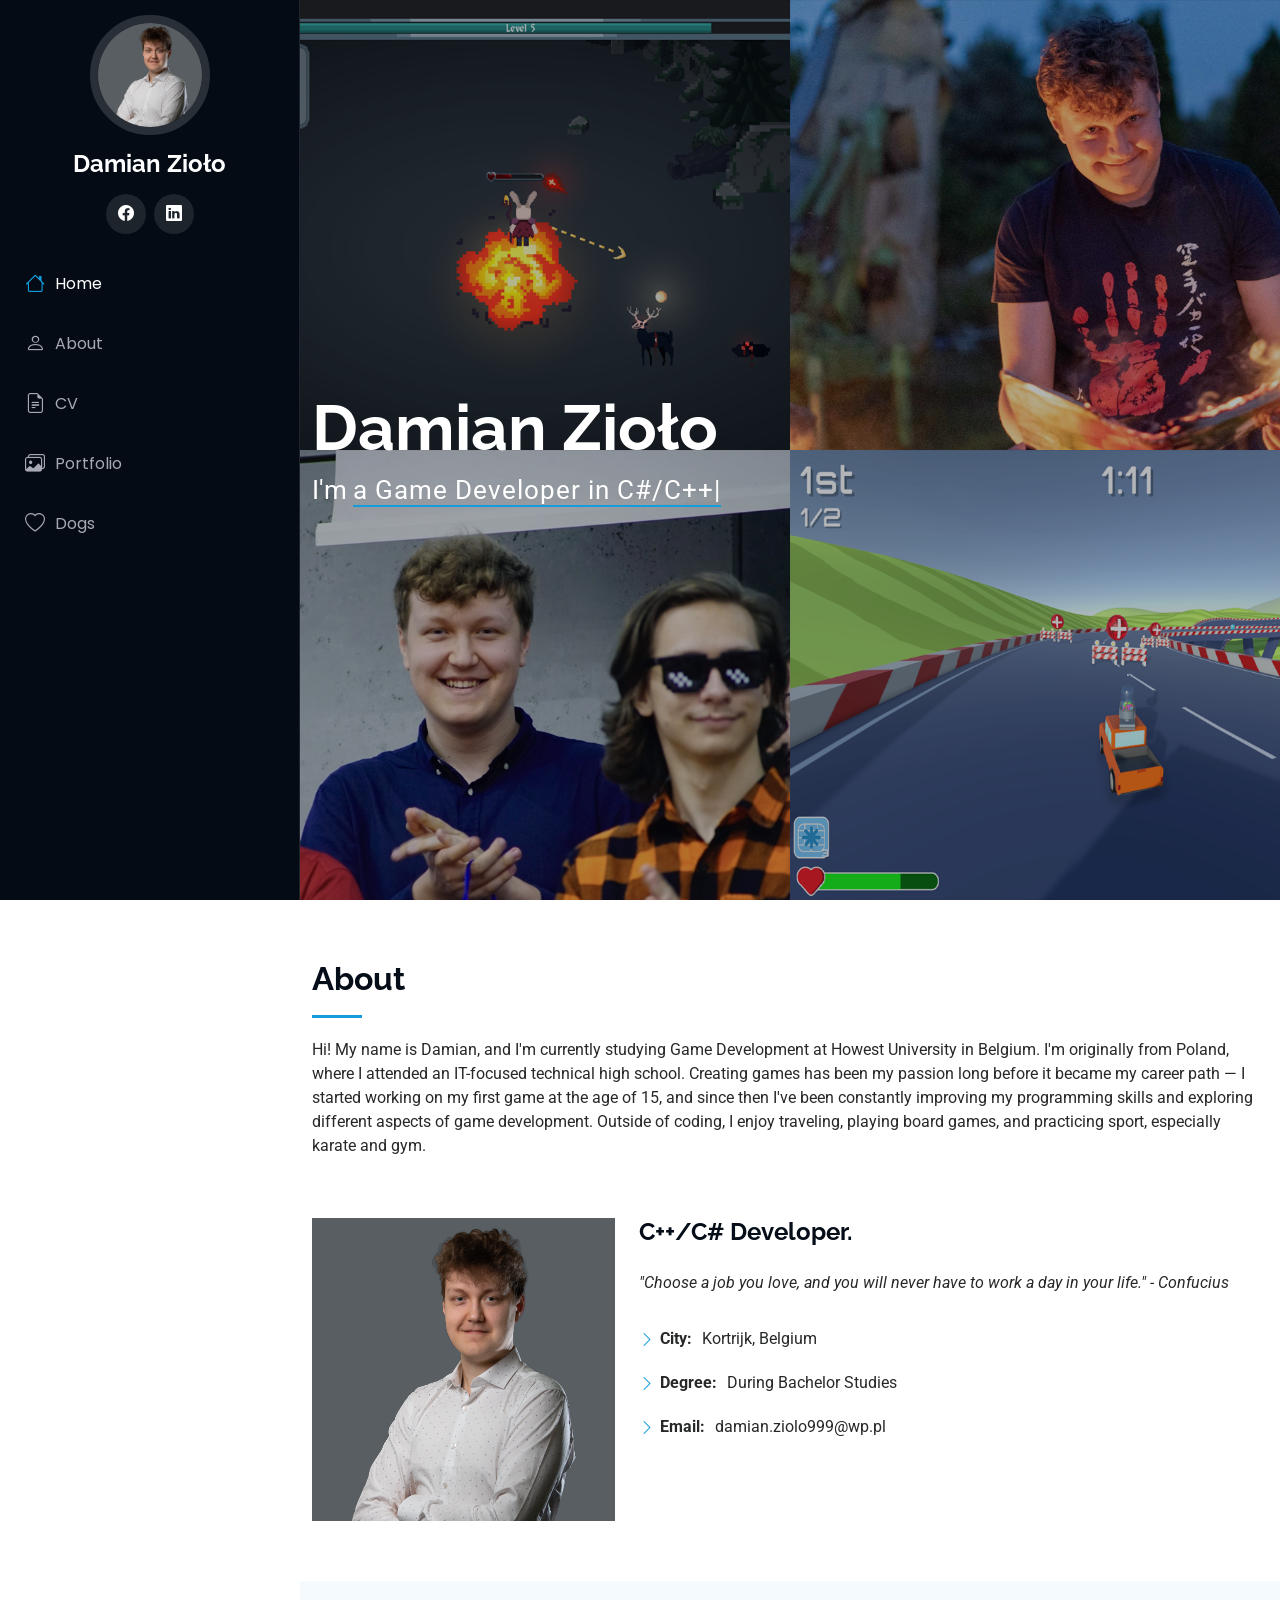
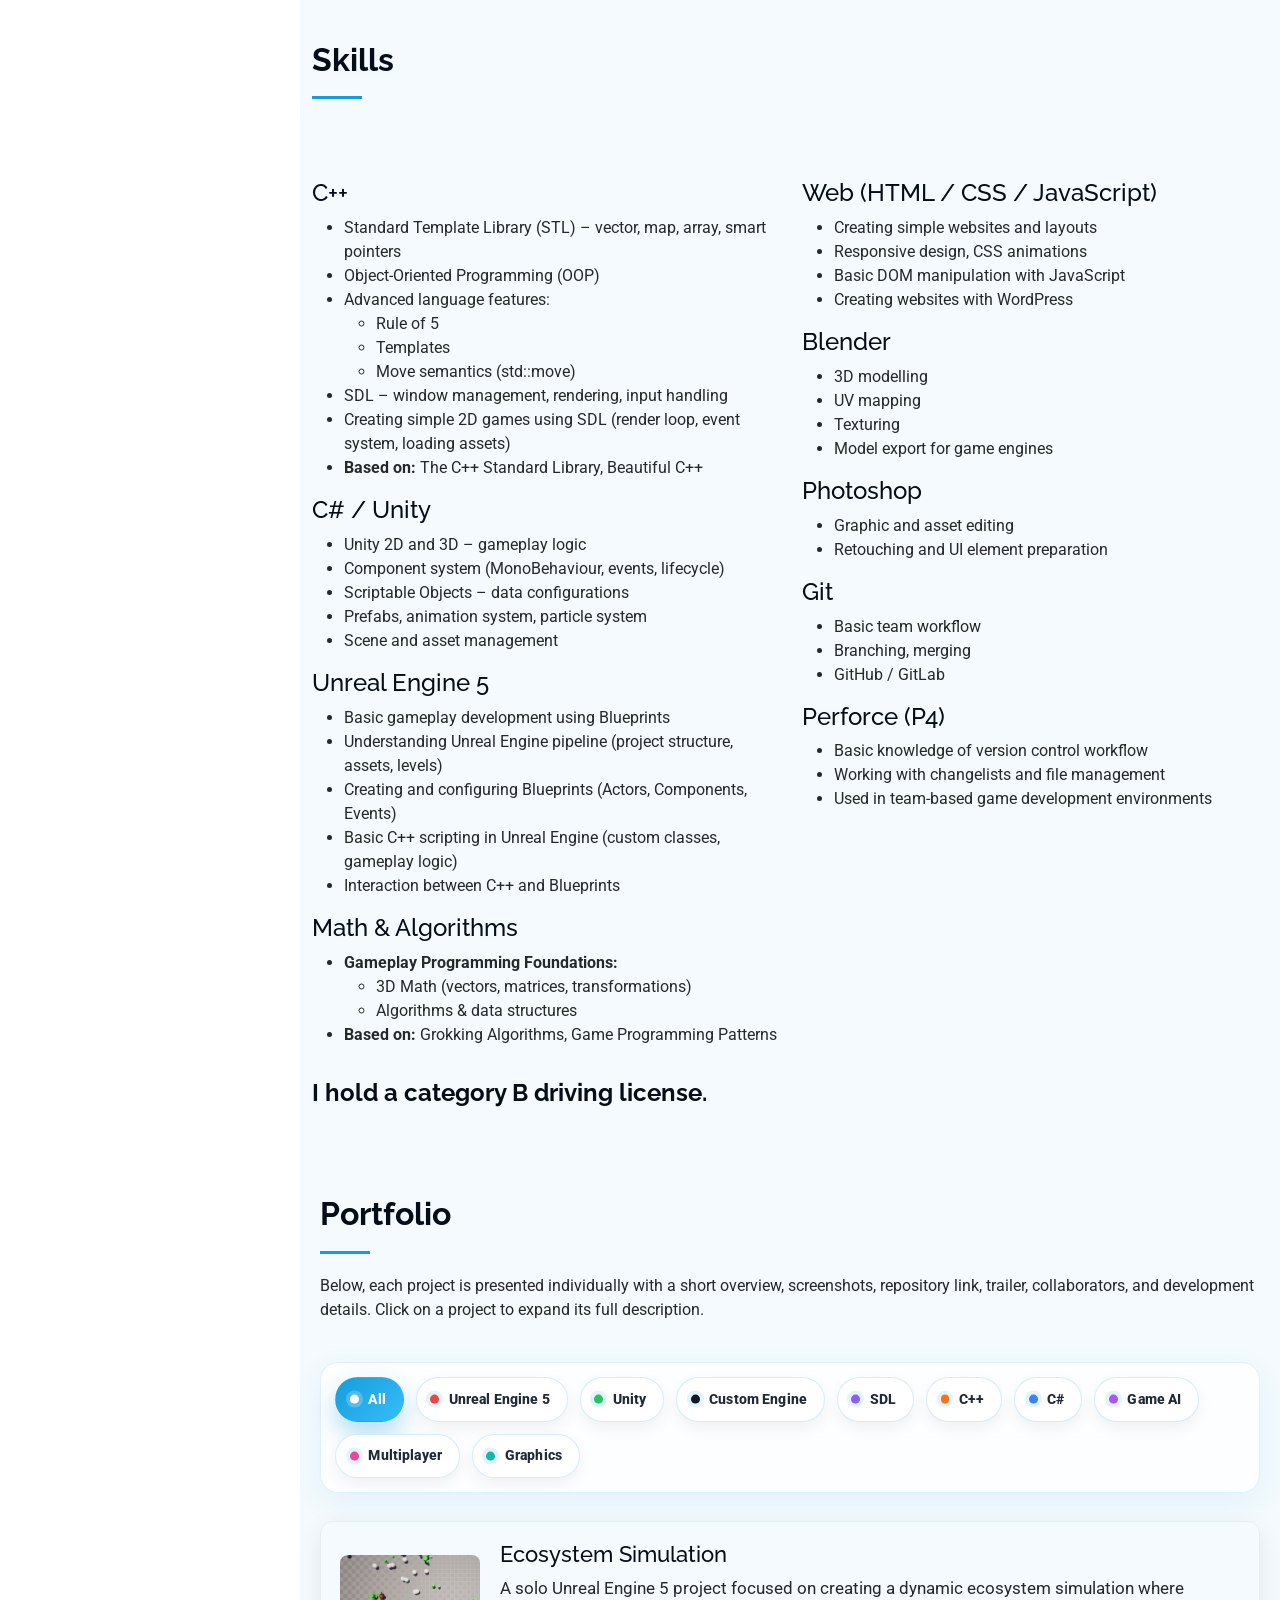
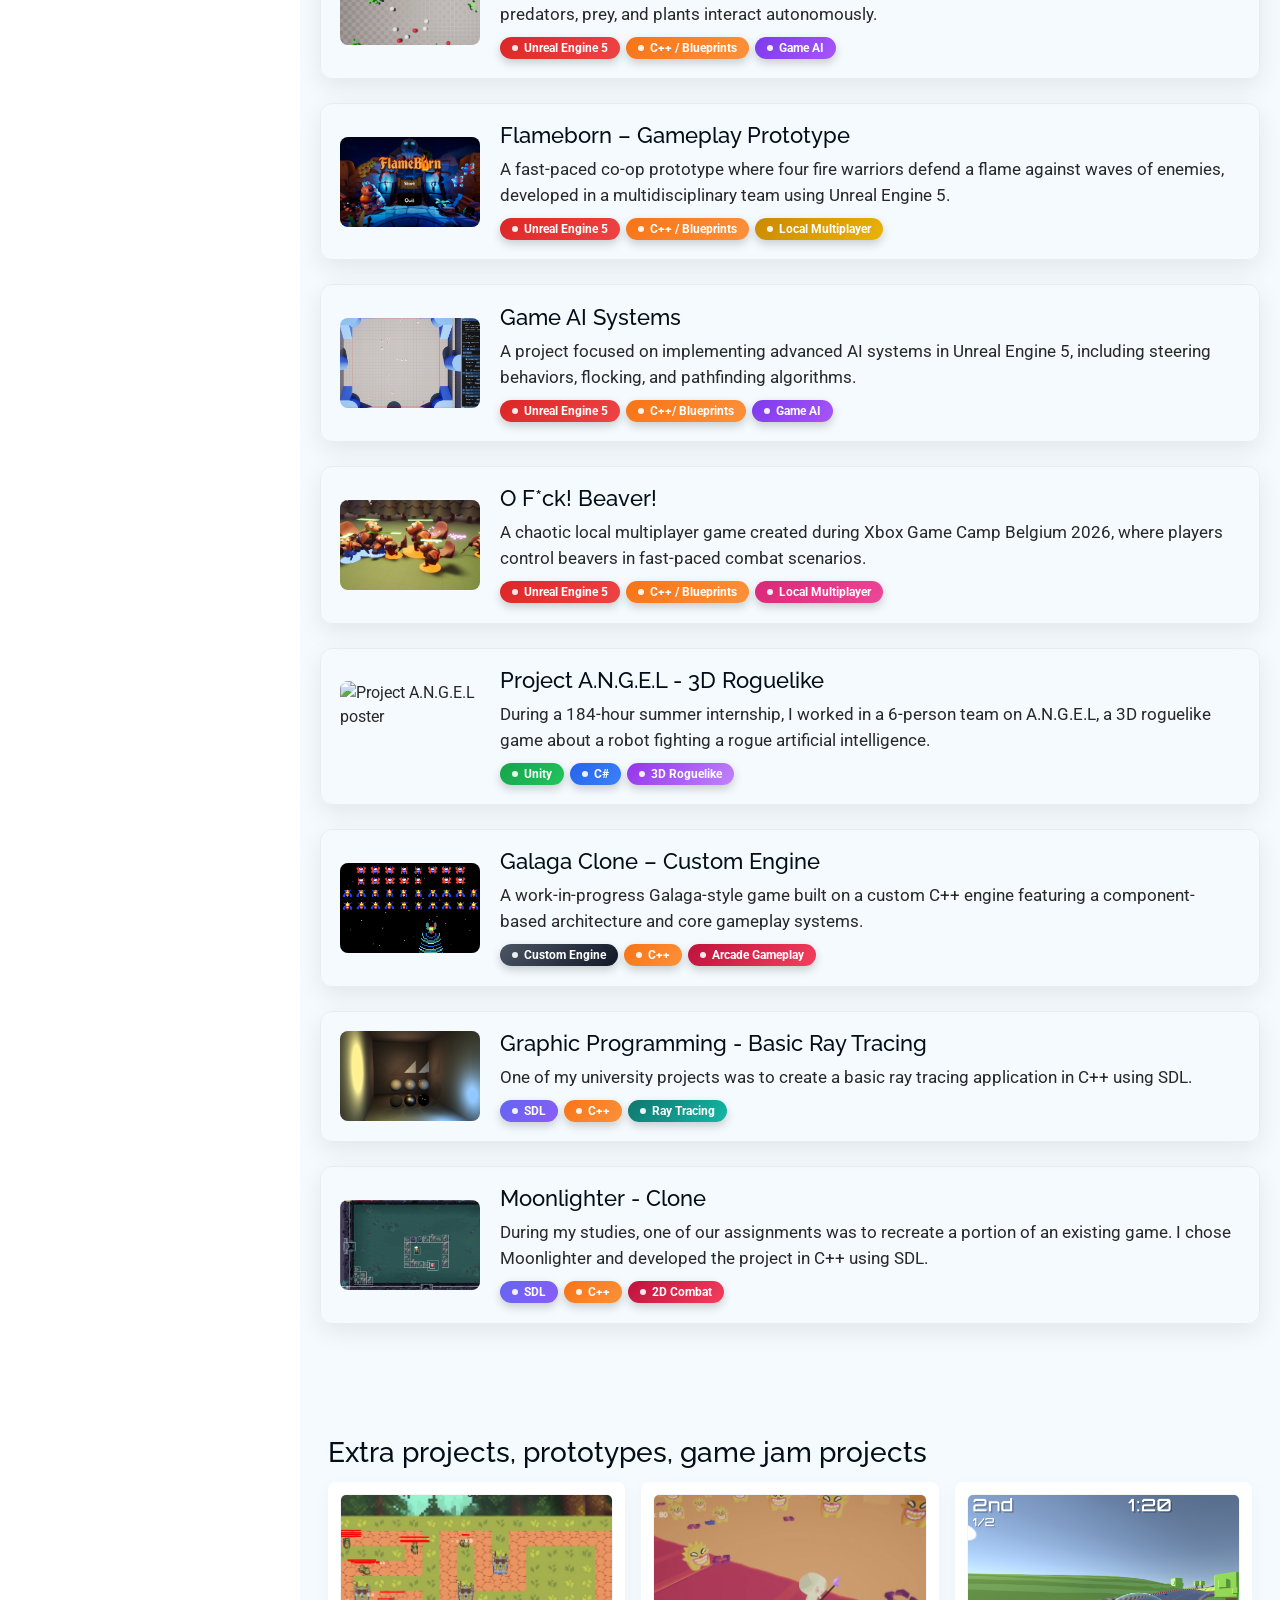
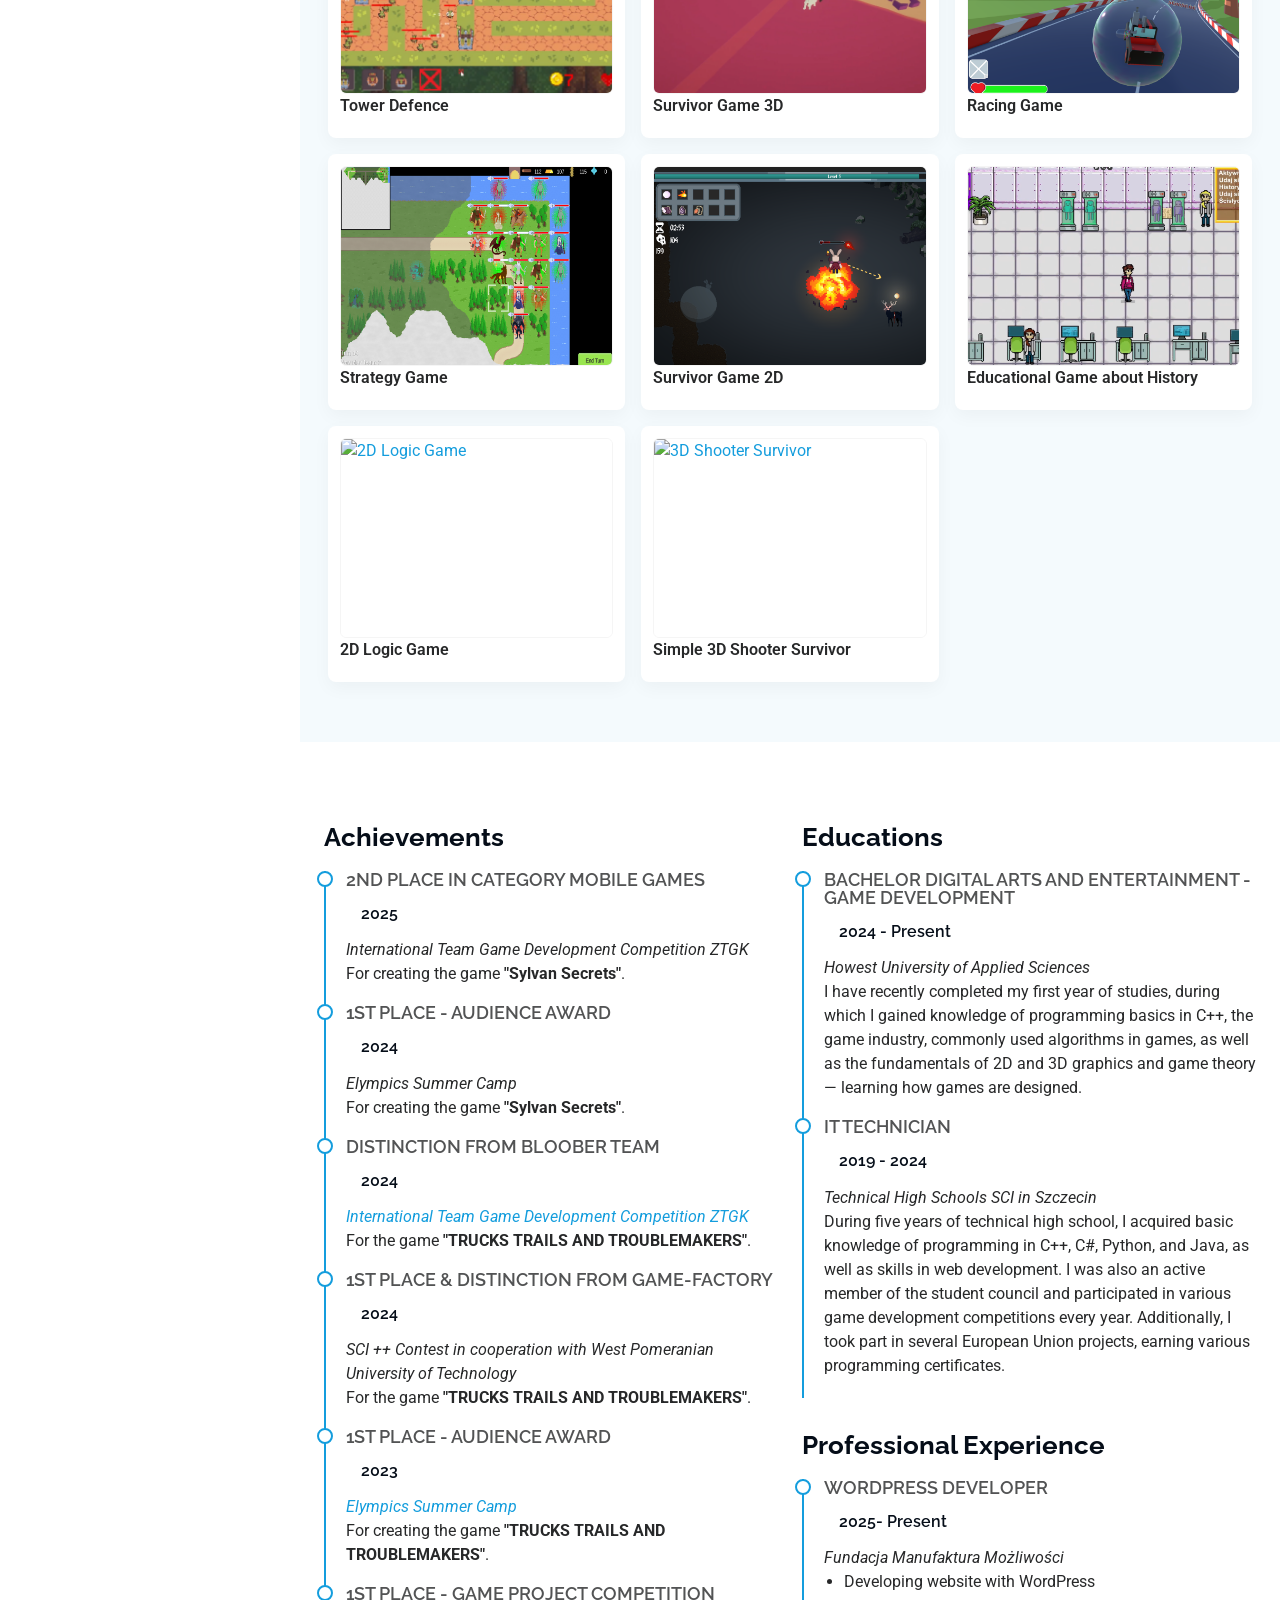
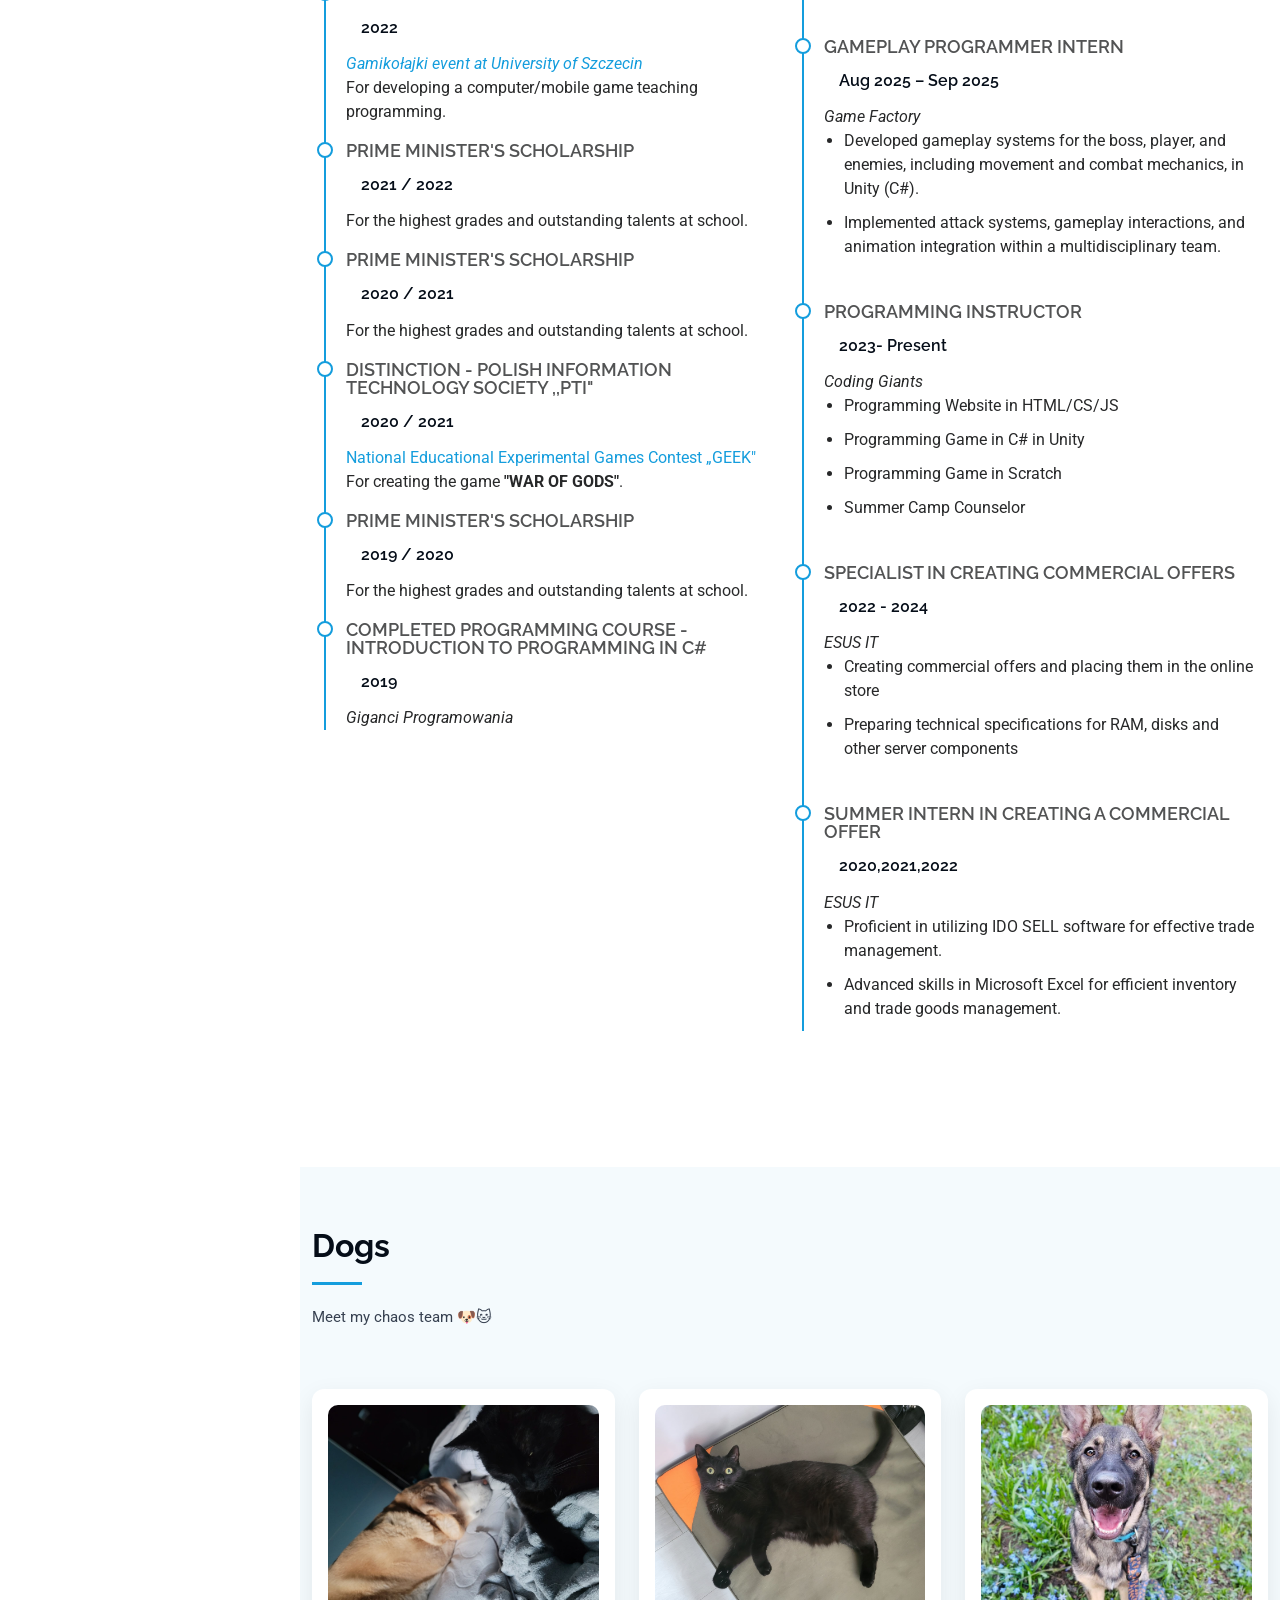
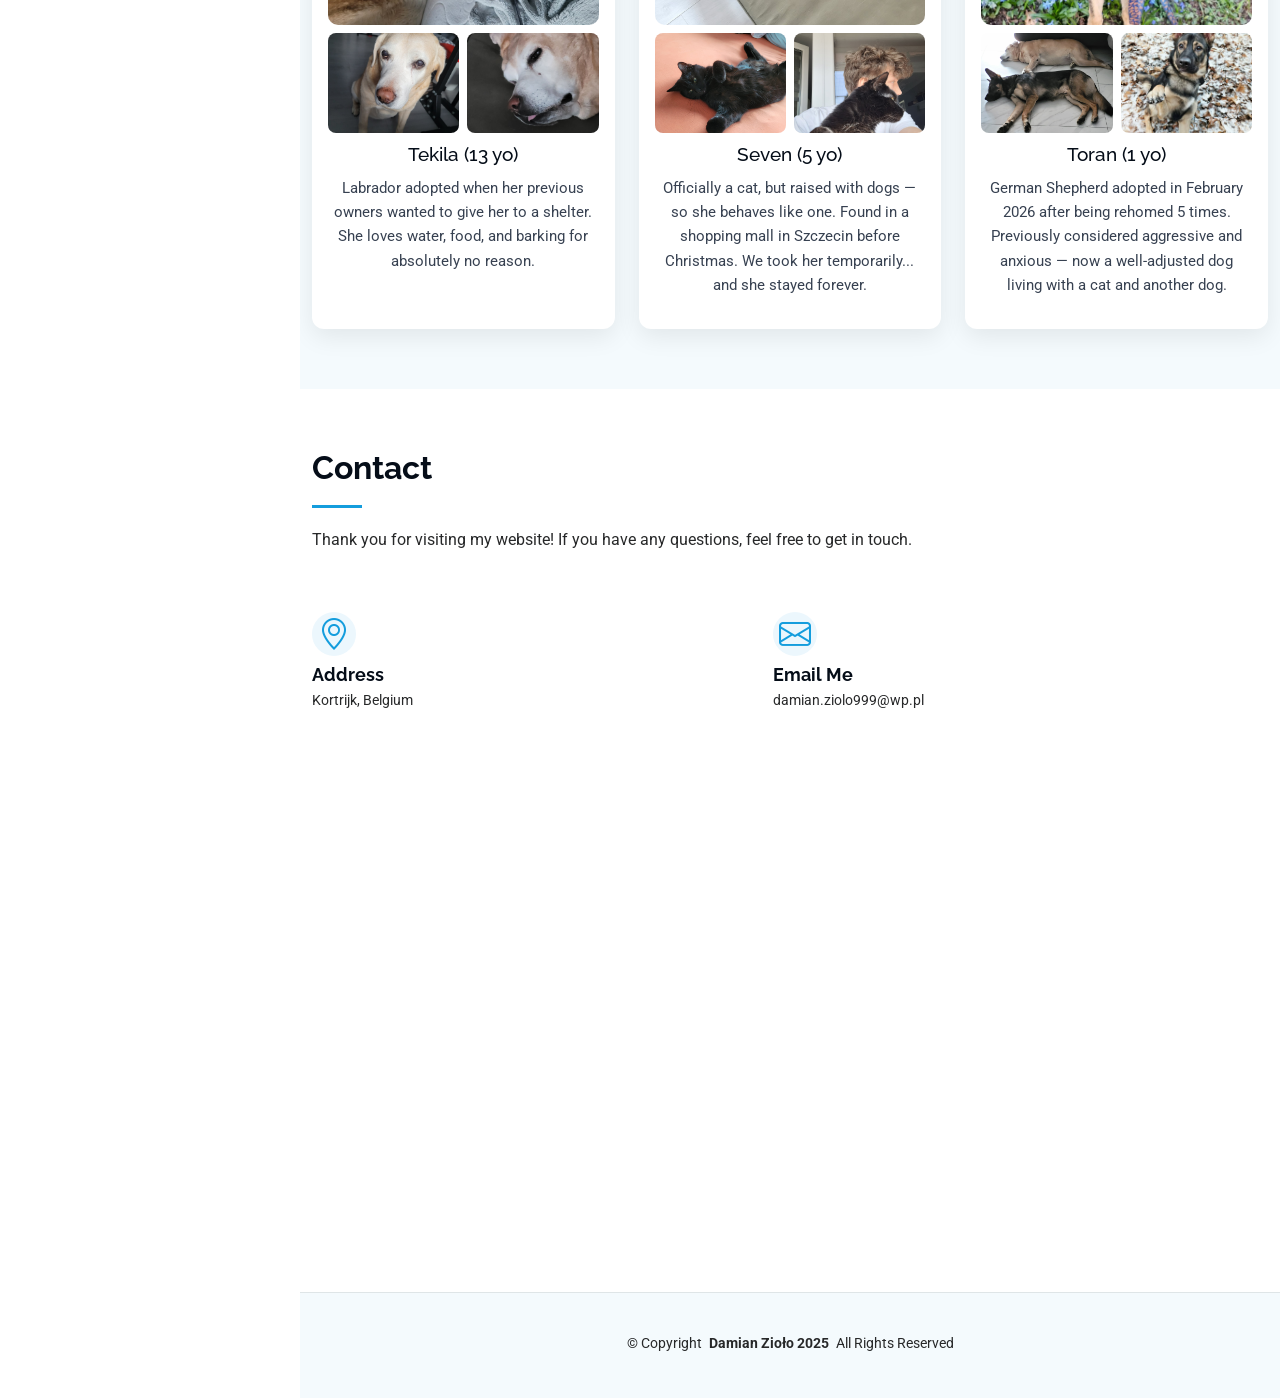
==== index.html @ 11149616 "Added simulation project and improved flameborn description" ====
<!DOCTYPE html>
<html lang="en">

<head>
  <meta charset="utf-8">
  <meta content="width=device-width, initial-scale=1.0" name="viewport">
  <title>Damian Zioło - Game Developer</title>
  <meta content="" name="description">
  <meta content="" name="keywords">

  <!-- Favicons -->
  <link href="assets/img/favicon.png" rel="icon">
  <link href="assets/img/apple-touch-icon.png" rel="apple-touch-icon">

  <!-- Fonts -->
  <link href="https://fonts.googleapis.com" rel="preconnect">
  <link href="https://fonts.gstatic.com" rel="preconnect" crossorigin>
  <link href="https://fonts.googleapis.com/css2?family=Roboto:ital,wght@0,100;0,300;0,400;0,500;0,700;0,900;1,100;1,300;1,400;1,500;1,700;1,900&family=Poppins:ital,wght@0,100;0,200;0,300;0,400;0,500;0,600;0,700;0,800;0,900;1,100;1,200;1,300;1,400;1,500;1,600;1,700;1,800;1,900&family=Raleway:ital,wght@0,100;0,200;0,300;0,400;0,500;0,600;0,700;0,800;0,900;1,100;1,200;1,300;1,400;1,500;1,600;1,700;1,800;1,900&display=swap" rel="stylesheet">

  <!-- Vendor CSS Files -->
  <link href="assets/vendor/bootstrap/css/bootstrap.min.css" rel="stylesheet">
  <link href="assets/vendor/bootstrap-icons/bootstrap-icons.css" rel="stylesheet">
  <link href="assets/vendor/aos/aos.css" rel="stylesheet">
  <link href="assets/vendor/glightbox/css/glightbox.min.css" rel="stylesheet">
  <link href="assets/vendor/swiper/swiper-bundle.min.css" rel="stylesheet">

  <!-- Main CSS File -->
  <link href="assets/css/main.css" rel="stylesheet">

  <!-- =======================================================
  * Template Name: iPortfolio
  * Template URL: https://bootstrapmade.com/iportfolio-bootstrap-portfolio-websites-template/
  * Updated: Jun 29 2024 with Bootstrap v5.3.3
  * Author: BootstrapMade.com
  * License: https://bootstrapmade.com/license/
  ======================================================== -->
</head>

<body class="index-page">

  <header id="header" class="header dark-background d-flex flex-column">
    <i class="header-toggle d-xl-none bi bi-list"></i>

    <div class="profile-img">
      <img src="assets/img/my-profile-img.png" alt="" class="img-fluid rounded-circle">
    </div>

    <a href="index.html" class="logo d-flex align-items-center justify-content-center">
      <!-- Uncomment the line below if you also wish to use an image logo -->
      <!-- <img src="assets/img/logo.png" alt=""> -->
      <h1 class="sitename">Damian Zioło</h1>
    </a>

    <div class="social-links text-center">

        <a href="https://www.facebook.com/profile.php?id=100085575499473" class="facebook"><i class="bi bi-facebook"></i></a>
        <a href="https://www.linkedin.com/in/damianzio/" class="linkedin"><i class="bi bi-linkedin"></i></a>

        <!--
    <a href="#" class="twitter"><i class="bi bi-twitter-x"></i></a>
    <a href="#" class="instagram"><i class="bi bi-instagram"></i></a>
    <a href="#" class="google-plus"><i class="bi bi-skype"></i></a>
        -->

    </div>

    <nav id="navmenu" class="navmenu">
        <ul>
            <li><a href="#hero" class="active"><i class="bi bi-house navicon"></i>Home</a></li>
            <li><a href="#about"><i class="bi bi-person navicon"></i> About</a></li>
            <li><a href="#skills"><i class="bi bi-file-earmark-text navicon"></i> CV</a></li>
            <li><a href="#portfolio"><i class="bi bi-images navicon"></i> Portfolio</a></li>
            <li><a href="#dogs"><i class="bi bi-heart navicon"></i>Dogs</a></li>
        </ul>

    </nav>

    </header>

  <main class="main">

      <!-- Hero Section -->
      <section id="hero" class="hero section dark-background">

          <picture>
              <source srcset="assets/img/hero-bg-mobile.png" media="(max-width: 768px)">
              <img src="assets/img/hero-bg.png" alt="" data-aos="fade-in" class="hero-img">
          </picture>

          <div class="container" data-aos="fade-up" data-aos-delay="100">
              <h2>Damian Zioło</h2>
              <p>
                  I'm <span class="typed" data-typed-items="a Game Developer in C#/C++,a Programming Instructor,a Howest DAE Game Development Student"></span>
                  <span class="typed-cursor typed-cursor--blink" aria-hidden="true"></span>
              </p>
          </div>

      </section><!-- /Hero Section -->
      <!-- About Section -->
      <section id="about" class="about section">

          <!-- Section Title -->
          <div class="container section-title" data-aos="fade-up">
              <h2>About</h2>
              <p>
                  Hi! My name is Damian, and I'm currently studying Game Development at Howest University in Belgium. I'm originally from Poland, where I attended an IT-focused technical high school.

                  Creating games has been my passion long before it became my career path — I started working on my first game at the age of 15, and since then I've been constantly improving my programming skills and exploring different aspects of game development.

                  Outside of coding, I enjoy traveling, playing board games, and practicing sport, especially karate and gym.
              </p>
          </div><!-- End Section Title -->

          <div class="container" data-aos="fade-up" data-aos-delay="100">

              <div class="row gy-4 justify-content-center">
                  <div class="col-lg-4">
                      <img src="assets/img/my-profile-img.png" class="img-fluid" alt="">
                  </div>
                  <div class="col-lg-8 content">
                      <h2>C++/C# Developer.</h2>
                      <p class="fst-italic py-3">
                          "Choose a job you love, and you will never have to work a day in your life." - Confucius
                      </p>
                      <div class="row">
                          <div class="col-lg-6">
                              <ul>
                                  <!--<li><i class="bi bi-chevron-right"></i> <strong>Website:</strong> <span>www.example.com</span></li>-->
                                  <li><i class="bi bi-chevron-right"></i> <strong>City:</strong> <span>Kortrijk, Belgium</span></li>
                                  <li><i class="bi bi-chevron-right"></i> <strong>Degree:</strong> <span>During Bachelor Studies</span></li>
                                  <li><i class="bi bi-chevron-right"></i> <strong>Email:</strong> <span>damian.ziolo999@wp.pl</span></li>
                                </ul>
                          </div>
                          <div class="col-lg-6">
                              <ul>
                                   <!-- <li><i class="bi bi-chevron-right"></i> <strong>Freelance:</strong> <span>Available</span></li>-->
                              </ul>
                          </div>
                      </div>
                      
                  </div>
              </div>

          </div>

      </section><!-- /About Section -->

      <!-- Skills Section -->
<section id="skills" class="skills section light-background">

  <!-- Section Title -->
  <div class="container section-title" data-aos="fade-up">
    <h2>Skills</h2>
  </div>

  <div class="container" data-aos="fade-up" data-aos-delay="100">
    <div class="row">

      <!-- Left Column -->
      <div class="col-lg-6">
        <h4>C++</h4>
        <ul>
          <li>Standard Template Library (STL) – vector, map, array, smart pointers</li>
          <li>Object-Oriented Programming (OOP)</li>
          <li>Advanced language features:
            <ul>
              <li>Rule of 5</li>
              <li>Templates</li>
              <li>Move semantics (std::move)</li>
            </ul>
          </li>
          <li>SDL – window management, rendering, input handling</li>
          <li>Creating simple 2D games using SDL (render loop, event system, loading assets)</li>
          <li><strong>Based on:</strong> The C++ Standard Library, Beautiful C++</li>
        </ul>

        <h4>C# / Unity</h4>
        <ul>
          <li>Unity 2D and 3D – gameplay logic</li>
          <li>Component system (MonoBehaviour, events, lifecycle)</li>
          <li>Scriptable Objects – data configurations</li>
          <li>Prefabs, animation system, particle system</li>
          <li>Scene and asset management</li>
        </ul>

        <h4>Unreal Engine 5</h4>
        <ul>
          <li>Basic gameplay development using Blueprints</li>
          <li>Understanding Unreal Engine pipeline (project structure, assets, levels)</li>
          <li>Creating and configuring Blueprints (Actors, Components, Events)</li>
          <li>Basic C++ scripting in Unreal Engine (custom classes, gameplay logic)</li>
          <li>Interaction between C++ and Blueprints</li>
        </ul>

        <h4>Math & Algorithms</h4>
        <ul>
          <li><strong>Gameplay Programming Foundations:</strong></li>
          <ul>
            <li>3D Math (vectors, matrices, transformations)</li>
            <li>Algorithms & data structures</li>
          </ul>
          <li><strong>Based on:</strong> Grokking Algorithms, Game Programming Patterns</li>
        </ul>

      </div>

      <!-- Right Column -->
      <div class="col-lg-6">
        <h4>Web (HTML / CSS / JavaScript)</h4>
        <ul>
          <li>Creating simple websites and layouts</li>
          <li>Responsive design, CSS animations</li>
          <li>Basic DOM manipulation with JavaScript</li>
          <li>Creating websites with WordPress</li>
        </ul>

        <h4>Blender</h4>
        <ul>
          <li>3D modelling</li>
          <li>UV mapping</li>
          <li>Texturing</li>
          <li>Model export for game engines</li>
        </ul>

        <h4>Photoshop</h4>
        <ul>
          <li>Graphic and asset editing</li>
          <li>Retouching and UI element preparation</li>
        </ul>

        <h4>Git</h4>
        <ul>
          <li>Basic team workflow</li>
          <li>Branching, merging</li>
          <li>GitHub / GitLab</li>
        </ul>

        <h4>Perforce (P4)</h4>
        <ul>
          <li>Basic knowledge of version control workflow</li>
          <li>Working with changelists and file management</li>
          <li>Used in team-based game development environments</li>
        </ul>
      </div>

      <div class="col-12 mt-3">
        <h4><strong>I hold a category B driving license.</strong></h4>
      </div>

    </div>
  </div>

<!-- Portfolio section: game-by-game showcase with expandable project details -->
<section id="portfolio" class="portfolio section light-background" aria-labelledby="portfolio-heading">
  <div class="container section-title">
    <h2 id="portfolio-heading">Portfolio</h2>
    <p>
      Below, each project is presented individually with a short overview, screenshots, repository link, trailer, collaborators, and development details. Click on a project to expand its full description.
    </p>
  </div>

  <div class="container">
    <div class="project-filters">
      <button class="filter-btn active" data-filter="all">All</button>
      <button class="filter-btn" data-filter="unreal">Unreal Engine 5</button>
      <button class="filter-btn" data-filter="unity">Unity</button>
      <button class="filter-btn" data-filter="custom">Custom Engine</button>
      <button class="filter-btn" data-filter="sdl">SDL</button>
      <button class="filter-btn" data-filter="cpp">C++</button>
      <button class="filter-btn" data-filter="csharp">C#</button>
      <button class="filter-btn" data-filter="ai">Game AI</button>
      <button class="filter-btn" data-filter="multiplayer">Multiplayer</button>
      <button class="filter-btn" data-filter="graphics">Graphics</button>
    </div>

    <div class="projects-list projects-grid">

      <!-- Project 4 -->
      <details class="project" data-engine="unreal" data-tags="unreal cpp blueprints multiplayer">
        <summary class="project-summary">
          <img class="thumb" src="assets/img/portfolio/bober1.png" alt="O F*ck! Beaver poster">
          <div class="summary-text">
            <h3>O F*ck! Beaver!</h3>
            <p class="short">
              A chaotic local multiplayer game created during Xbox Game Camp Belgium 2026, where players control beavers in fast-paced combat scenarios.
            </p>

            <div class="tags">
              <span class="tag tag-unreal">Unreal Engine 5</span>
              <span class="tag tag-cpp">C++ / Blueprints</span>
              <span class="tag tag-multiplayer">Local Multiplayer</span>
            </div>
          </div>
        </summary>

        <div class="project-body">
          <div class="media">
            <a href="https://youtu.be/6L3iCD9D_PE?si=7ytVPufs7t-VQVvZ" target="_blank" rel="noopener">
              <img src="assets/img/portfolio/bober2.png" alt="O F*ck! Beaver screenshot" class="screenshot">
            </a>

            <a href="https://youtu.be/6L3iCD9D_PE?si=7ytVPufs7t-VQVvZ" target="_blank" rel="noopener">
              <img src="assets/img/portfolio/bober3.png" alt="O F*ck! Beaver screenshot" class="screenshot">
            </a>
          </div>

          <section class="project-details">
            <h4>Description</h4>
            <p>
              O F*ck! Beaver! is a fast-paced local multiplayer game developed during Xbox Game Camp Belgium 2026 — a 3-day game jam event bringing together students and professionals to create original games in teams.  
              I was responsible for developing player movement, animation systems, and combat mechanics. Additionally, I implemented simple AI behavior for autonomous units and contributed to designing engaging local multiplayer gameplay interactions.
            </p>

            <h4>Developed with</h4>
            <p><strong>Engine:</strong> Unreal Engine 5<br><strong>Language:</strong> C++ / Blueprints</p>

            <h4>Repository</h4>
            <p>
              <a href="https://github.com/DamianZiolo/OFuckBeaver" target="_blank" rel="noopener">
                GitHub - O F*ck! Beaver!
              </a>
            </p>

            <h4>Playable Version</h4>
            <p>
              <a href="https://damianziolo.itch.io/o-fuck-beaver" target="_blank" rel="noopener">
                Play on Itch.io
              </a>
            </p>

            <h4>Trailer</h4>
            <p>
              <a href="https://youtu.be/6L3iCD9D_PE?si=7ytVPufs7t-VQVvZ" target="_blank" rel="noopener">
                Watch trailer on YouTube
              </a>
            </p>

            <h4>Team</h4>
            <ul>
              <li>Developer & VFX – Damian Zioło</li>
              <li>Art & Animations – Zuzanna Pawluk</li>
            </ul>
          </section>
        </div>
      </details>

      <!-- Project 5 -->
<details class="project" data-engine="unreal" data-tags="unreal cpp ai simulation ecosystem">
  <summary class="project-summary">
    <img class="thumb" src="assets/img/portfolio/ecosystem1.png" alt="Ecosystem Simulation poster">
    <div class="summary-text">
      <h3>Ecosystem Simulation</h3>
      <p class="short">
        A solo Unreal Engine 5 project focused on creating a dynamic ecosystem simulation where predators, prey, and plants interact autonomously.
      </p>

      <div class="tags">
        <span class="tag tag-unreal">Unreal Engine 5</span>
        <span class="tag tag-cpp">C++ / Blueprints</span>
        <span class="tag tag-ai">Game AI</span>
      </div>
    </div>
  </summary>

  <div class="project-body">
    <div class="media">
      <img src="assets/img/portfolio/ecosystem2.png" alt="Ecosystem Simulation screenshot" class="screenshot">

      <img src="assets/img/portfolio/ecosystem3.png" alt="Ecosystem Simulation screenshot" class="screenshot">
    </div>

    <section class="project-details">
      <h4>Description</h4>
      <p>
        Ecosystem Simulation is a solo research project developed entirely by me in Unreal Engine 5.  
        The main goal of the project was to explore how biological ecosystem principles can be translated into interactive game systems and autonomous AI behaviors.
      </p>

      <p>
        The simulation is based on interactions between three main elements of the ecosystem: plants, prey, and predators.  
        Each unit operates independently and follows its own survival logic driven by hunger, movement, reproduction conditions, and environmental interactions.  
        Prey search for plants while simultaneously avoiding predators, predators hunt prey to survive, and plants slowly spread across the environment over time.
      </p>

      <p>
        One of the primary focuses of the project was creating a system where the world evolves dynamically without direct player control.  
        Instead of scripted events, the ecosystem changes naturally depending on population growth, food availability, and chain reactions caused by the interaction between species.  
        This allows every simulation to behave differently and creates unpredictable outcomes based on the initial conditions defined by the player.
      </p>

      <p>
        The project also explores how ecosystem simulations can be used in game development to create more believable and immersive worlds.  
        Dynamic ecosystems can improve replayability, support environmental storytelling, and introduce strategic gameplay elements by forcing players to adapt to constantly changing conditions.
      </p>

      <p>
        During development, I designed and implemented the complete gameplay framework, AI behaviors, simulation logic, UI systems (setting starting condition of simulation).  
        The project was created as both a technical experiment and a study of ecosystem-based systems in games.
      </p>

      <h4>Features</h4>
      <ul>
        <li>Autonomous prey and predator AI behaviors</li>
        <li>Dynamic plant growth and spreading system</li>
        <li>Reproduction and survival mechanics</li>
        <li>Simulation speed control</li>
        <li>Real-time ecosystem statistics visualization</li>
        <li>Configurable starting conditions</li>
      </ul>

      <h4>Developed with</h4>
      <p>
        <strong>Engine:</strong> Unreal Engine 5<br>
        <strong>Language:</strong> C++ / Blueprints
      </p>

      <h4>Repository</h4>
      <p>
        <a href="https://github.com/DAE-GD-2025-2026/gameai-research-project-DamianZiolo" target="_blank" rel="noopener">
          GitHub - Ecosystem Simulation
        </a>
      </p>

      <h4>Team</h4>
      <ul>
        <li>Design, Programming & Simulation Systems – Damian Zioło</li>
      </ul>
    </section>
  </div>
</details>

      <!-- Project 2 -->
      <details class="project" data-engine="unity" data-tags="unity csharp roguelike">
        <summary class="project-summary">
          <img class="thumb" src="assets/img/portfolio/robotGame.png" alt="Project A.N.G.E.L poster">
          <div class="summary-text">
            <h3>Project A.N.G.E.L - 3D Roguelike</h3>
            <p class="short">
              During a 184-hour summer internship, I worked in a 6-person team on A.N.G.E.L, a 3D roguelike game about a robot fighting a rogue artificial intelligence.
            </p>

            <div class="tags">
              <span class="tag tag-unity">Unity</span>
              <span class="tag tag-csharp">C#</span>
              <span class="tag tag-roguelike">3D Roguelike</span>
            </div>
          </div>
        </summary>

        <div class="project-body">
          <div class="media">
            <a href="https://youtu.be/BrYjREzPXGg?si=aUQgV29E5QF68lLw" target="_blank" rel="noopener">
              <img src="assets/img/portfolio/robotGame2.png" alt="Project A.N.G.E.L screenshot" class="screenshot">
            </a>

            <a href="https://youtu.be/BrYjREzPXGg?si=aUQgV29E5QF68lLw" target="_blank" rel="noopener">
              <img src="assets/img/portfolio/robotGame3333.png" alt="Project A.N.G.E.L screenshot" class="screenshot">
            </a>
          </div>

          <section class="project-details">
            <h4>Description</h4>
            <p>
              A.N.G.E.L is a 3D roguelike game in which players control a robot navigating the floors of a scrapyard. Players can fight enemies, take control of hostile robots, and upgrade their own systems.
            </p>

            <h4>Developed with</h4>
            <p><strong>Language:</strong> C#<br><strong>Engine:</strong> Unity</p>

            <h4>Repository</h4>
            <p>
              <a href="https://github.com/Bartex890/Project-ANGEL" target="_blank" rel="noopener">
                GitHub - Project A.N.G.E.L
              </a>
            </p>

            <h4>Trailer</h4>
            <p>
              <a href="https://youtu.be/BrYjREzPXGg?si=aUQgV29E5QF68lLw" target="_blank" rel="noopener">
                Watch trailer on YouTube
              </a>
            </p>

            <h4>Team</h4>
            <ul>
              <li>Zuzanna Pawluk</li>
              <li>Helena Sawicka</li>
              <li>Bartosz Kułakowski</li>
              <li>Dominik Sieklucki</li>
              <li>Łukasz Stąporek</li>
              <li>Filip Kulaszyński</li>
            </ul>
          </section>
        </div>
      </details>

      <!-- Game AI Systems -->
      <details class="project" data-engine="unreal" data-tags="unreal cpp ai pathfinding">
        <summary class="project-summary">
          <img class="thumb" src="assets/img/portfolio/GameAI.png" alt="Game AI Systems poster">
          <div class="summary-text">
            <h3>Game AI Systems</h3>
            <p class="short">
              A project focused on implementing advanced AI systems in Unreal Engine 5, including steering behaviors, flocking, and pathfinding algorithms.
            </p>

            <div class="tags">
              <span class="tag tag-unreal">Unreal Engine 5</span>
              <span class="tag tag-cpp">C++/ Blueprints</span>
              <span class="tag tag-ai">Game AI</span>
            </div>
          </div>
        </summary>

        <div class="project-body">
          <div class="media">
            <a href="#" target="_blank" rel="noopener">
              <img src="assets/img/portfolio/GameAI2.png" alt="Game AI screenshot" class="screenshot">
            </a>

            <a href="#" target="_blank" rel="noopener">
              <img src="assets/img/portfolio/GameAI3.png" alt="Game AI screenshot" class="screenshot">
            </a>
          </div>

          <section class="project-details">
            <h4>Description</h4>
            <p>
              In this project, I developed a variety of AI systems for game agents using Unreal Engine 5. 
              I implemented steering behaviors, flocking systems, spatial partitioning, A*, and NavMesh-based navigation.
            </p>

            <h4>Developed with</h4>
            <p><strong>Engine:</strong> Unreal Engine 5<br><strong>Focus:</strong> Game AI, Pathfinding, Steering Behaviors</p>

            <h4>Repository</h4>
            <p>
              <a href="https://github.com/DAE-GD-2025-2026/game-ai-project-DamianZiolo" target="_blank" rel="noopener">
                GitHub - Game AI Systems
              </a>
            </p>

            <h4>Trailer</h4>
            <p><span>No trailer available.</span></p>

            <h4>Team</h4>
            <p>This was a solo project with startup project created by Daphné-Marie Huyghe.</p>
          </section>
        </div>
      </details>

      <!-- Galaga Clone -->
      <details class="project" data-engine="custom" data-tags="custom cpp arcade">
        <summary class="project-summary">
          <img class="thumb" src="assets/img/portfolio/Galaga.png" alt="Galaga Clone poster">
          <div class="summary-text">
            <h3>Galaga Clone – Custom Engine</h3>
            <p class="short">
              A work-in-progress Galaga-style game built on a custom C++ engine featuring a component-based architecture and core gameplay systems.
            </p>

            <div class="tags">
              <span class="tag tag-custom">Custom Engine</span>
              <span class="tag tag-cpp">C++</span>
              <span class="tag tag-combat">Arcade Gameplay</span>
            </div>
          </div>
        </summary>

        <div class="project-body">
          <div class="media">
            <a href="#" target="_blank" rel="noopener">
              <img src="assets/img/portfolio/Galaga2.png" alt="Galaga Clone screenshot" class="screenshot">
            </a>

            <a href="#" target="_blank" rel="noopener">
              <img src="assets/img/portfolio/Galaga3.png" alt="Galaga Clone screenshot" class="screenshot">
            </a>
          </div>

          <section class="project-details">
            <h4>Description</h4>
            <p>
              In this project, I am developing a custom game engine in C++ using a component-based architecture. 
              On top of the engine, I am building a Galaga-style game.
            </p>

            <h4>Developed with</h4>
            <p><strong>Language:</strong> C++<br><strong>Engine:</strong> Custom Engine based on Minigin</p>

            <h4>Repository</h4>
            <p>
              <a href="https://github.com/DamianZiolo/programming4" target="_blank" rel="noopener">
                GitHub - Galaga Clone / Custom Engine
              </a>
            </p>

            <h4>Trailer</h4>
            <p><span>No trailer available.</span></p>

            <h4>Team</h4>
            <p>This was a solo project.</p>
          </section>
        </div>
      </details>

      <!-- Flameborn -->
      <details class="project" data-engine="unreal" data-tags="unreal cpp blueprints prototype ai multiplayer">
        <summary class="project-summary">
          <img class="thumb" src="assets/img/portfolio/Flameborn1.png" alt="Flameborn poster">
          <div class="summary-text">
            <h3>Flameborn – Gameplay Prototype</h3>
            <p class="short">
              A fast-paced co-op prototype where four fire warriors defend a flame against waves of enemies, developed in a multidisciplinary team using Unreal Engine 5.
            </p>

            <div class="tags">
              <span class="tag tag-unreal">Unreal Engine 5</span>
              <span class="tag tag-cpp">C++ / Blueprints</span>
              <span class="tag tag-prototype">Local Multiplayer</span>
            </div>
          </div>
        </summary>

        <div class="project-body">
          <div class="media">
            <a href="https://mariedem.itch.io/gp05flameborn" target="_blank" rel="noopener">
              <img src="assets/img/portfolio/Flameborn2.png" alt="Flameborn screenshot" class="screenshot">
            </a>

            <a href="https://mariedem.itch.io/gp05flameborn" target="_blank" rel="noopener">
              <img src="assets/img/portfolio/Flameborn3.png" alt="Flameborn screenshot" class="screenshot">
            </a>
          </div>

          <section class="project-details">
            <h4>Description</h4>
            <p>
              Flameborn is a cooperative gameplay prototype where four fire warriors defend a central flame against waves of incoming enemies.  
              The project focused on creating dynamic combat encounters and enemy AI behaviors that would constantly pressure players to balance defense, positioning, and teamwork.
            </p>

            <p>
              I was primarily responsible for developing the entire enemy AI system using Unreal Engine Behavior Trees together with custom C++ systems and Blueprints integration.  
              During development, I created three different enemy archetypes:
            </p>

            <ul>
              <li><strong>Ground Enemies</strong> – standard melee units focused on attacking players and overwhelming defenses.</li>
              <li><strong>Runner Enemies</strong> – fast units designed to avoid players and directly attack the central flame that explode in close contact.</li>
              <li><strong>Boss Enemy</strong> – a stronger enemy type with big attack range that increased pressure on the players.</li>
            </ul>

            <p>
              One of the main technical challenges was designing AI decision-making systems that allowed enemies to dynamically choose between attacking players or targeting the central flame — the core objective players needed to protect.  
              Enemies had to intelligently navigate around obstacles, react to changing situations, and continuously evaluate priorities during combat encounters.
            </p>

            <p>
              Another significant challenge was implementing crowd control and movement management systems.  
              Since large groups of enemies were active simultaneously, units frequently became stuck on one another during navigation.  
              To solve this, I worked on crowd avoidance and movement optimization systems to improve enemy flow and maintain smooth large-scale combat behavior.
            </p>

            <p>
              I was also responsible for creating the wave system that controlled enemy spawning, encounter pacing, and gameplay progression.  
              Integrating the spawning systems, AI behaviors, combat logic, and gameplay balancing into the larger project architecture was one of the most complex parts of the development process.
            </p>

            <h4>Developed with</h4>
            <p><strong>Engine:</strong> Unreal Engine 5<br><strong>Focus:</strong> Gameplay Programming, AI, Combat Systems</p>

            <h4>Repository / Build</h4>
            <p>
              <a href="https://mariedem.itch.io/gp05flameborn" target="_blank" rel="noopener">
                Play & Devlog on Itch.io
              </a>
            </p>

            <h4>Trailer</h4>
            <p><span>No trailer available.</span></p>

            <h4>Team</h4>
            <p>
              Marie Demeyere - Artist and production<br>
              Maja Banas - Artist<br>
              Caroline Siman - Artist<br>
              George Mclaughlin - Sound Developer<br>
              Damian Zioło - Developer<br>
              Alexander Deckx - Developer
            </p>
          </section>
        </div>
      </details>

      <!-- Moonlighter -->
      <details class="project" data-engine="sdl" data-tags="sdl cpp combat">
        <summary class="project-summary">
          <img class="thumb" src="assets/img/portfolio/Moonlighter.png" alt="Moonlighter poster">
          <div class="summary-text">
            <h3>Moonlighter - Clone</h3>
            <p class="short">
              During my studies, one of our assignments was to recreate a portion of an existing game. I chose Moonlighter and developed the project in C++ using SDL.
            </p>

            <div class="tags">
              <span class="tag tag-sdl">SDL</span>
              <span class="tag tag-cpp">C++</span>
              <span class="tag tag-combat">2D Combat</span>
            </div>
          </div>
        </summary>

        <div class="project-body">
          <div class="media">
            <a href="https://youtu.be/kaSeVxJUSeQ?si=cukdNnfoLLoHjacz" target="_blank" rel="noopener">
              <img src="assets/img/portfolio/Moonlighter2.png" alt="Moonlighter screenshot" class="screenshot">
            </a>

            <a href="https://youtu.be/kaSeVxJUSeQ?si=cukdNnfoLLoHjacz" target="_blank" rel="noopener">
              <img src="assets/img/portfolio/Moonlighter3.png" alt="Moonlighter screenshot" class="screenshot">
            </a>
          </div>

          <section class="project-details">
            <h4>Description</h4>
            <p>
              In this project, I built from scratch a 2D collision system, movement and combat mechanics, simple enemy AI, a health system, an animation system, item drops, and room transitions.
            </p>

            <h4>Developed with</h4>
            <p><strong>Language:</strong> C++<br><strong>Engine / Framework:</strong> SDL</p>

            <h4>Repository</h4>
            <p>
              <a href="https://github.com/DamianZiolo/Moonlighter-clone" target="_blank" rel="noopener">
                GitHub - Moonlighter Clone
              </a>
            </p>

            <h4>Trailer</h4>
            <p>
              <a href="https://youtu.be/kaSeVxJUSeQ?si=cukdNnfoLLoHjacz" target="_blank" rel="noopener">
                Watch trailer on YouTube
              </a>
            </p>

            <h4>Team</h4>
            <p>This was a solo project.</p>
          </section>
        </div>
      </details>

      <!-- Raytracer -->
      <details class="project" data-engine="sdl" data-tags="sdl cpp graphics raytracing">
        <summary class="project-summary">
          <img class="thumb" src="assets/img/portfolio/raytracer3.png" alt="Raytracer poster">
          <div class="summary-text">
            <h3>Graphic Programming - Basic Ray Tracing</h3>
            <p class="short">
              One of my university projects was to create a basic ray tracing application in C++ using SDL.
            </p>

            <div class="tags">
              <span class="tag tag-sdl">SDL</span>
              <span class="tag tag-cpp">C++</span>
              <span class="tag tag-graphics">Ray Tracing</span>
            </div>
          </div>
        </summary>

        <div class="project-body">
          <div class="media">
            <img src="assets/img/portfolio/raytracer3.png" alt="Raytracer screenshot" class="screenshot">
            <img src="assets/img/portfolio/raytracer2.png" alt="Raytracer screenshot" class="screenshot">
          </div>

          <section class="project-details">
            <h4>Description</h4>
            <p>
              This program allows me to render 3D spheres, planes, triangles, and also load models from OBJ files. It also includes simple lighting and shadow implementation.
            </p>

            <h4>Developed with</h4>
            <p><strong>Language:</strong> C++<br><strong>Engine / Framework:</strong> SDL</p>

            <h4>Repository</h4>
            <p>
              <a href="" target="_blank" rel="noopener">I’m going to add it soon</a>
            </p>

            <h4>Trailer</h4>
            <p><span>Not available yet</span></p>

            <h4>Team</h4>
            <p>This was a solo project created after completing the Graphic Programming course.</p>
          </section>
        </div>
      </details>

    </div>
  </div>
</section>

<script>
  document.addEventListener("DOMContentLoaded", () => {
    const grid = document.querySelector("#portfolio .projects-list");
    const projects = Array.from(document.querySelectorAll("#portfolio .project"));
    const buttons = document.querySelectorAll("#portfolio .filter-btn");

    const engineOrder = {
      unreal: 1,
      unity: 2,
      custom: 3,
      sdl: 4
    };

    projects
      .sort((a, b) => {
        const engineA = engineOrder[a.dataset.engine] || 99;
        const engineB = engineOrder[b.dataset.engine] || 99;

        if (engineA !== engineB) {
          return engineA - engineB;
        }

        const titleA = a.querySelector("h3").textContent.trim();
        const titleB = b.querySelector("h3").textContent.trim();

        return titleA.localeCompare(titleB);
      })
      .forEach(project => grid.appendChild(project));

    buttons.forEach(button => {
      button.addEventListener("click", () => {
        const filter = button.dataset.filter;

        buttons.forEach(btn => btn.classList.remove("active"));
        button.classList.add("active");

        projects.forEach(project => {
          const tags = project.dataset.tags || "";

          project.open = false;

          if (filter === "all" || tags.includes(filter)) {
            project.style.display = "";
          } else {
            project.style.display = "none";
          }
        });
      });
    });
  });
</script>

<div class="container">
  <div class="additional-projects">
    <h3>Extra projects, prototypes, game jam projects</h3>

    <div class="extra-grid">
      
      <figure class="extra-item">
        <a href="https://youtu.be/jpwb40E1y7A?si=GLUpYZ7LaQvcw7wF" target="_blank" rel="noopener">
          <img src="assets/img/portfolio/TowerDefence.png" alt="Tower Defence" class="screenshot">
        </a>
        <figcaption>Tower Defence</figcaption>
      </figure>

      <figure class="extra-item">
        <a href="https://youtu.be/Qr6x3scUH7g?si=h7LhROvE4MNkg5Ql" target="_blank" rel="noopener">
          <img src="assets/img/portfolio/SurvivorGame3D.png" alt="Survivor Game 3D" class="screenshot">
        </a>
        <figcaption>Survivor Game 3D</figcaption>
      </figure>

      <figure class="extra-item">
        <a href="https://youtu.be/84EAM9VEBP0?si=DYngnS8r-z7q1gXT" target="_blank" rel="noopener">
          <img src="assets/img/portfolio/RacingGame.png" alt="Racing Game" class="screenshot">
        </a>
        <figcaption>Racing Game</figcaption>
      </figure>

      <figure class="extra-item">
        <a href="https://youtu.be/vMyKi8KI8uk?si=21JWGdm-hb8zZqKl" target="_blank" rel="noopener">
          <img src="assets/img/portfolio/StrategyGame.png" alt="Strategy Game" class="screenshot">
        </a>
        <figcaption>Strategy Game</figcaption>
      </figure>

      <figure class="extra-item">
        <a href="https://youtu.be/sX6hO1kQMwQ?si=5IhnzlnJ0maCVh0r" target="_blank" rel="noopener">
          <img src="assets/img/portfolio/Survivor2D.png" alt="Survivor Game 2D" class="screenshot">
        </a>
        <figcaption>Survivor Game 2D</figcaption>
      </figure>

      <figure class="extra-item">
        <a href="https://youtu.be/ef6u_9FUrio?si=POJh_Mp9KETPntaI" target="_blank" rel="noopener">
          <img src="assets/img/portfolio/EducationalGame.png" alt="Educational Game" class="screenshot">
        </a>
        <figcaption>Educational Game about History</figcaption>
      </figure>

      <figure class="extra-item">
        <a href="https://youtu.be/l5L7edrN9es" target="_blank" rel="noopener">
          <img src="https://img.youtube.com/vi/l5L7edrN9es/hqdefault.jpg" alt="2D Logic Game" class="screenshot">
        </a>
        <figcaption>2D Logic Game</figcaption>
      </figure>

      <figure class="extra-item">
        <a href="https://youtu.be/goxtSiY8-4s" target="_blank" rel="noopener">
          <img src="https://img.youtube.com/vi/goxtSiY8-4s/hqdefault.jpg" alt="3D Shooter Survivor" class="screenshot">
        </a>
        <figcaption>Simple 3D Shooter Survivor</figcaption>
      </figure>
    </div>
  </div>
</div>

 
</section>

      <section id="resume" class="resume section">

          <!-- Section Title -->
        <div class="container section-title" data-aos="fade-up">
           <!--<h2>Resume</h2>
            <p>Magnam dolores commodi suscipit. Necessitatibus eius consequatur ex aliquid fuga eum quidem. Sit sint consectetur velit. Quisquam quos quisquam cupiditate. Et nemo qui impedit suscipit alias ea. Quia fugiat sit in iste officiis commodi quidem hic quas.</p> -->
          <!-- End Section Title -->

          <div class="container">
              <div class="row">

                  <!-- Lewa kolumna: Achievements -->
                  <div class="col-lg-6" data-aos="fade-up" data-aos-delay="100">
                      <h3 class="resume-title">Achievements</h3>

                    <div class="resume-item">
                          <h4>2nd Place in category Mobile Games</h4>
                          <h5>2025</h5>
                          <p><em>International Team Game Development Competition ZTGK </em></p>
                          <p>For creating the game <strong>"Sylvan Secrets"</strong>.</p>
                      </div>

                      <div class="resume-item">
                          <h4>1st Place - Audience Award</h4>
                          <h5>2024</h5>
                          <p><em>Elympics Summer Camp</em></p>
                          <p>For creating the game <strong>"Sylvan Secrets"</strong>.</p>
                      </div>

                      <div class="resume-item">
                          <h4>Distinction from Bloober Team</h4>
                          <h5>2024</h5>
                          <p><em><a href="https://gry.it.p.lodz.pl/main/index.php/pl/104-wyniki-16-finalu-konkursu-ztgk"> International Team Game Development Competition ZTGK</a></em></p>
                          <p>For the game <strong>"TRUCKS TRAILS AND TROUBLEMAKERS"</strong>.</p>
                      </div>

                      <div class="resume-item">
                          <h4>1st Place & Distinction from Game-Factory</h4>
                          <h5>2024</h5>
                          <p><em>SCI ++ Contest in cooperation with West Pomeranian University of Technology</em></p>
                          <p>For the game <strong>"TRUCKS TRAILS AND TROUBLEMAKERS"</strong>.</p>
                      </div>

                      <div class="resume-item">
                          <h4>1st Place - Audience Award</h4>
                          <h5>2023</h5>
                          <p><em><a href="https://www.elympics.ai/post/summer-camp-the-end-of-breathtaking-journey">Elympics Summer Camp</a></em></p>
                          <p>For creating the game <strong>"TRUCKS TRAILS AND TROUBLEMAKERS"</strong>.</p>
                      </div>

                      <div class="resume-item">
                          <h4>1st Place - Game Project Competition</h4>
                          <h5>2022</h5>
                          <p><em><a href="https://gamikolajki.usz.edu.pl">Gamikołajki event at University of Szczecin </a></em></p>
                          <p>For developing a computer/mobile game teaching programming.</p>
                      </div>

                      <div class="resume-item">
                          <h4>Prime Minister's Scholarship</h4>
                          <h5>2021 / 2022</h5>
                          <p>For the highest grades and outstanding talents at school.</p>
                      </div>

                      <div class="resume-item">
                          <h4>Prime Minister's Scholarship</h4>
                          <h5>2020 / 2021</h5>
                          <p>For the highest grades and outstanding talents at school.</p>
                      </div>

                      <div class="resume-item">
                          <h4>
                              Distinction - Polish Information Technology Society ,,PTI"
                          </h4>
                          <h5>2020 / 2021</h5>
                          <p> <a href="https://mlodzi.pti.org.pl" target="_blank" rel="noopener noreferrer">National Educational Experimental Games Contest „GEEK"</a>  <p>For creating the game <strong>"WAR OF GODS"</strong>.</p> </p>
                      </div>

                      <div class="resume-item">
                          <h4>Prime Minister's Scholarship</h4>
                          <h5>2019 / 2020</h5>
                          <p>For the highest grades and outstanding talents at school.</p>
                      </div>

                      <div class="resume-item">
                          <h4>Completed Programming Course - Introduction to Programming in C#</h4>
                          <h5>2019</h5>
                          <p><em>Giganci Programowania</em></p>
                      </div>

                  </div>

                  <!-- Prawa kolumna: Educations + Professional Experience -->
                  <div class="col-lg-6">
                      <!-- Sekcja Educations -->
                      <h3 class="resume-title">Educations</h3>
                      <div class="resume-item">
                          <h4>Bachelor Digital Arts and Entertainment - Game Development </h4>
                          <h5>2024 - Present</h5>
                          <p><em>Howest University of Applied Sciences</em></p>
                          <p>I have recently completed my first year of studies, during which I gained knowledge of programming basics in C++, the game industry, commonly used algorithms in games, as well as the fundamentals of 2D and 3D graphics and game theory — learning how games are designed.</p>
                      </div>
                      <div class="resume-item">
                          <h4>IT Technician</h4>
                          <h5>2019 - 2024</h5>
                          <p><em>Technical High Schools SCI in Szczecin</em></p>
                          <p>During five years of technical high school, I acquired basic knowledge of programming in C++, C#, Python, and Java, as well as skills in web development. I was also an active member of the student council and participated in various game development competitions every year. Additionally, I took part in several European Union projects, earning various programming certificates.</p>
                      </div>

                      <!-- Sekcja Professional Experience -->
                      <h3 class="resume-title" style="margin-top: 2rem;">Professional Experience</h3>
                        <div class="resume-item">
                          <h4>WordPress Developer</h4>
                          <h5>2025- Present</h5>
                          <p><em>Fundacja Manufaktura Możliwości</em></p>
                          <ul>
                              <li>Developing website with WordPress</li>
                          </ul>
                      </div>
                        <div class="resume-item">
                          <h4>Gameplay Programmer Intern</h4>
                          <h5>Aug 2025 – Sep 2025</h5>
                          <p><em>Game Factory</em></p>
                          <ul>
                              <li>Developed gameplay systems for the boss, player, and enemies, including movement and combat mechanics, in Unity (C#).</li>
                              <li> Implemented attack systems, gameplay interactions, and animation integration within a multidisciplinary team.
</li>
                          </ul>
                      </div>
                      <div class="resume-item">
                          <h4>Programming Instructor</h4>
                          <h5>2023- Present</h5>
                          <p><em>Coding Giants</em></p>
                          <ul>
                              <li>Programming Website in HTML/CS/JS</li>
                              <li>Programming Game in C# in Unity</li>
                              <li>Programming Game in Scratch</li>
                              <li>Summer Camp Counselor</li>
                          </ul>
                      </div>
                      <div class="resume-item">
                          <h4>Specialist in creating commercial offers</h4>
                          <h5>2022 - 2024</h5>
                          <p><em>ESUS IT</em></p>
                          <ul>
                              <li>Creating commercial offers and placing them in the online store</li>
                              <li>Preparing technical specifications for RAM, disks and other server components</li>
                          </ul>
                      </div>
                      <div class="resume-item">
                          <h4>Summer Intern in creating a commercial offer</h4>
                          <h5>2020,2021,2022</h5>
                          <p><em>ESUS IT</em></p>
                          <ul>
                              <li>Proficient in utilizing IDO SELL software for effective trade management.</li>
                              <li>Advanced skills in Microsoft Excel for efficient inventory and trade goods management.</li>
                          </ul>
                      </div>
                  </div>

              </div>
          </div>

      </section><!-- /Resume Section -->

<section id="dogs" class="dogs section light-background">

  <div class="container section-title">
    <h2>Dogs</h2>
    <p>Meet my chaos team 🐶🐱</p>
  </div>

  <div class="container">
    <div class="dogs-grid">

      <!-- Tekila -->
      <div class="dog-card">
        <div class="dog-gallery">
          <img src="assets/img/dogs/tekila.jpg" class="main-img" alt="Tekila">
          <div class="dog-thumbs">
            <img src="assets/img/dogs/tekila1.jpg" alt="Tekila">
            <img src="assets/img/dogs/tekila2.jpg" alt="Tekila">
          </div>
        </div>

        <h3>Tekila (13 yo)</h3>
        <p>
          Labrador adopted when her previous owners wanted to give her to a shelter.
          She loves water, food, and barking for absolutely no reason.
        </p>
      </div>

      <!-- Seven -->
      <div class="dog-card">
        <div class="dog-gallery">
          <img src="assets/img/dogs/seven.jpg" class="main-img" alt="Seven">
          <div class="dog-thumbs">
            <img src="assets/img/dogs/seven1.jpg" alt="Seven">
            <img src="assets/img/dogs/seven2.jpg" alt="Seven">
          </div>
        </div>

        <h3>Seven (5 yo)</h3>
        <p>
          Officially a cat, but raised with dogs — so she behaves like one.
          Found in a shopping mall in Szczecin before Christmas.
          We took her temporarily... and she stayed forever.
        </p>
      </div>

      <!-- Toran -->
      <div class="dog-card">
        <div class="dog-gallery">
          <img src="assets/img/dogs/toran.jpg" class="main-img" alt="Toran">
          <div class="dog-thumbs">
            <img src="assets/img/dogs/toran1.jpg" alt="Toran">
            <img src="assets/img/dogs/toran2.jpg" alt="Toran">
          </div>
        </div>

        <h3>Toran (1 yo)</h3>
        <p>
          German Shepherd adopted in February 2026 after being rehomed 5 times.
          Previously considered aggressive and anxious — now a well-adjusted dog living with a cat and another dog.
        </p>
      </div>

    </div>
  </div>

</section>

      <!-- Contact Section -->
      <section id="contact" class="contact section">

          <!-- Section Title -->
          <div class="container section-title" data-aos="fade-up">
              <h2>Contact</h2>
              <p>
                  Thank you for visiting my website!
                  If you have any questions, feel free to get in touch.
              </p>
          </div><!-- End Section Title -->

          <div class="container" data-aos="fade-up" data-aos-delay="100">

              <div class="row gy-4">

                  <div class="col-12">

                      <!-- Flex container for contact info -->
                      <div class="d-flex flex-wrap justify-content-between gap-3 mb-4">

                          <div class="info-item d-flex align-items-start flex-column flex-grow-1 text-center" data-aos="fade-up" data-aos-delay="200">
                              <i class="bi bi-geo-alt mb-2" style="font-size: 2rem;"></i>
                              <h3>Address</h3>
                              <p>Kortrijk, Belgium</p>
                          </div>

                          <!-- USUNIĘTO BLOK "CALL ME" Z NUMEREM TELEFONU -->

                          <div class="info-item d-flex align-items-start flex-column flex-grow-1 text-center" data-aos="fade-up" data-aos-delay="400">
                              <i class="bi bi-envelope mb-2" style="font-size: 2rem;"></i>
                              <h3>Email Me</h3>
                              <p>damian.ziolo999@wp.pl</p>
                          </div>

                      </div><!-- End Info Items Row -->
                      <!-- Map at the bottom -->
                      <div class="map-container" data-aos="fade-up" data-aos-delay="500">
                          <iframe src="https://www.google.com/maps/embed?pb=!1m18!1m12!1m3!1d98129.56975801084!2d3.197344927639852!3d50.8028053588904!2m3!1f0!2f0!3f0!3m2!1i1024!2i768!4f13.1!3m3!1m2!1s0x47c33ae2d8706a49%3A0xf791d8c0a601b993!2sKortrijk!5e1!3m2!1spl!2sbe!4v1749314843278!5m2!1spl!2sbe" width="100%" height="450" style="border:0;" allowfullscreen="" loading="lazy" referrerpolicy="no-referrer-when-downgrade"></iframe>
                      </div><!-- End Map -->

                  </div>

              </div>
          </div>
      </section>

  </main>

  <footer id="footer" class="footer position-relative light-background">

      <div class="container">
          <div class="copyright text-center ">
              <p>© <span>Copyright</span> <strong class="px-1 sitename">Damian Zioło 2025</strong> <span>All Rights Reserved</span></p>
          </div>
          <div class="credits">
              <!-- Designed by <a href="https://bootstrapmade.com/">BootstrapMade</a> Distributed by <a href="https://themewagon.com">ThemeWagon</a> -->
          </div>
      </div>

  </footer>

  <!-- Scroll Top -->
  <a href="#" id="scroll-top" class="scroll-top d-flex align-items-center justify-content-center"><i class="bi bi-arrow-up-short"></i></a>

  <!-- Preloader -->
  <div id="preloader"></div>

  <!-- Vendor JS Files -->
  <script src="assets/vendor/bootstrap/js/bootstrap.bundle.min.js"></script>
  <script src="assets/vendor/php-email-form/validate.js"></script>
  <script src="assets/vendor/aos/aos.js"></script>
  <script src="assets/vendor/typed.js/typed.umd.js"></script>
  <script src="assets/vendor/purecounter/purecounter_vanilla.js"></script>
  <script src="assets/vendor/waypoints/noframework.waypoints.js"></script>
  <script src="assets/vendor/glightbox/js/glightbox.min.js"></script>
  <script src="assets/vendor/imagesloaded/imagesloaded.pkgd.min.js"></script>
  <script src="assets/vendor/isotope-layout/isotope.pkgd.min.js"></script>
  <script src="assets/vendor/swiper/swiper-bundle.min.js"></script>

  <!-- Main JS File -->
  <script src="assets/js/main.js"></script>

</body>

</html>
---- assets/css/main.css ----
/**
* Template Name: iPortfolio
* Template URL: https://bootstrapmade.com/iportfolio-bootstrap-portfolio-websites-template/
* Updated: Jun 29 2024 with Bootstrap v5.3.3
* Author: BootstrapMade.com
* License: https://bootstrapmade.com/license/
*/

/*--------------------------------------------------------------
# Font & Color Variables
# Help: https://bootstrapmade.com/color-system/
--------------------------------------------------------------*/
/* Fonts */
:root {
  --default-font: "Roboto",  system-ui, -apple-system, "Segoe UI", Roboto, "Helvetica Neue", Arial, "Noto Sans", "Liberation Sans", sans-serif, "Apple Color Emoji", "Segoe UI Emoji", "Segoe UI Symbol", "Noto Color Emoji";
  --heading-font: "Raleway",  sans-serif;
  --nav-font: "Poppins",  sans-serif;
}

/* Global Colors - The following color variables are used throughout the website. Updating them here will change the color scheme of the entire website */
:root { 
  --background-color: #ffffff; /* Background color for the entire website, including individual sections */
  --default-color: #272829; /* Default color used for the majority of the text content across the entire website */
  --heading-color: #050d18; /* Color for headings, subheadings and title throughout the website */
  --accent-color: #149ddd; /* Accent color that represents your brand on the website. It's used for buttons, links, and other elements that need to stand out */
  --surface-color: #ffffff; /* The surface color is used as a background of boxed elements within sections, such as cards, icon boxes, or other elements that require a visual separation from the global background. */
  --contrast-color: #ffffff; /* Contrast color for text, ensuring readability against backgrounds of accent, heading, or default colors. */
}

/* Nav Menu Colors - The following color variables are used specifically for the navigation menu. They are separate from the global colors to allow for more customization options */
:root {
  --nav-color: #a8a9b4;  /* The default color of the main navmenu links */
  --nav-hover-color: #ffffff; /* Applied to main navmenu links when they are hovered over or active */
  --nav-mobile-background-color: #040b14; /* Used as the background color for mobile navigation menu */
  --nav-dropdown-background-color: #040b14; /* Used as the background color for dropdown items that appear when hovering over primary navigation items */
  --nav-dropdown-color: #a8a9b4; /* Used for navigation links of the dropdown items in the navigation menu. */
  --nav-dropdown-hover-color: #ffffff; /* Similar to --nav-hover-color, this color is applied to dropdown navigation links when they are hovered over. */
}

/* Color Presets - These classes override global colors when applied to any section or element, providing reuse of the sam color scheme. */

.light-background {
  --background-color: #f4fafd;
  --surface-color: #ffffff;
}

.dark-background {
  --background-color: #040b14;
  --default-color: #ffffff;
  --heading-color: #ffffff;
  --surface-color: #151f2b;
  --contrast-color: #ffffff;
}

/* Smooth scroll */
:root {
  scroll-behavior: smooth;
}

/*--------------------------------------------------------------
# General Styling & Shared Classes
--------------------------------------------------------------*/
body {
  color: var(--default-color);
  background-color: var(--background-color);
  font-family: var(--default-font);
}

a {
  color: var(--accent-color);
  text-decoration: none;
  transition: 0.3s;
}

a:hover {
  color: color-mix(in srgb, var(--accent-color), transparent 25%);
  text-decoration: none;
}

h1,
h2,
h3,
h4,
h5,
h6 {
  color: var(--heading-color);
  font-family: var(--heading-font);
}

/* PHP Email Form Messages
------------------------------*/
.php-email-form .error-message {
  display: none;
  background: #df1529;
  color: #ffffff;
  text-align: left;
  padding: 15px;
  margin-bottom: 24px;
  font-weight: 600;
}

.php-email-form .sent-message {
  display: none;
  color: #ffffff;
  background: #059652;
  text-align: center;
  padding: 15px;
  margin-bottom: 24px;
  font-weight: 600;
}

.php-email-form .loading {
  display: none;
  background: var(--surface-color);
  text-align: center;
  padding: 15px;
  margin-bottom: 24px;
}

.php-email-form .loading:before {
  content: "";
  display: inline-block;
  border-radius: 50%;
  width: 24px;
  height: 24px;
  margin: 0 10px -6px 0;
  border: 3px solid var(--accent-color);
  border-top-color: var(--surface-color);
  animation: php-email-form-loading 1s linear infinite;
}

@keyframes php-email-form-loading {
  0% {
    transform: rotate(0deg);
  }

  100% {
    transform: rotate(360deg);
  }
}

/*--------------------------------------------------------------
# Global Header
--------------------------------------------------------------*/
.header {
  color: var(--default-color);
  background-color: var(--background-color);
  position: fixed;
  top: 0;
  left: 0;
  bottom: 0;
  padding: 0 15px;
  width: 300px;
  transition: all ease-in-out 0.3s;
  overflow-y: auto;
  z-index: 997;
  border-right: 1px solid color-mix(in srgb, var(--default-color), transparent 90%);
}

.header .profile-img img {
  margin: 15px auto;
  display: block;
  width: 120px;
  border: 8px solid color-mix(in srgb, var(--default-color), transparent 85%);
}

.header .logo {
  line-height: 1;
  margin-bottom: 15px;
}

.header .logo img {
  max-height: 32px;
  margin-right: 8px;
}

.header .logo h1 {
  font-size: 24px;
  margin: 0;
  font-weight: 700;
  color: var(--heading-color);
}

.header .social-links {
  margin: 0 0 20px 0;
}

.header .social-links a {
  font-size: 16px;
  display: inline-flex;
  align-items: center;
  justify-content: center;
  background: color-mix(in srgb, var(--default-color), transparent 90%);
  color: var(--default-color);
  margin: 0 2px;
  border-radius: 50%;
  text-align: center;
  width: 40px;
  height: 40px;
  transition: 0.3s;
}

.header .social-links a:hover {
  color: var(--contrast-color);
  background: var(--accent-color);
}

@media (min-width: 1200px) {

  .header~main,
  .header~#footer {
    margin-left: 300px;
  }
}

@media (max-width: 1199px) {
  .header {
    left: -100%;
  }
}

.header.header-show {
  left: 0;
}

.header .header-toggle {
  color: var(--contrast-color);
  background-color: var(--accent-color);
  font-size: 22px;
  display: flex;
  align-items: center;
  justify-content: center;
  width: 40px;
  height: 40px;
  border-radius: 50%;
  cursor: pointer;
  position: fixed;
  top: 15px;
  right: 15px;
  z-index: 9999;
  transition: background-color 0.3s;
}

.header .header-toggle:hover {
  color: var(--contrast-color);
  background-color: color-mix(in srgb, var(--accent-color) 90%, white 15%);
}

/*--------------------------------------------------------------
# Navigation Menu
--------------------------------------------------------------*/
.hero-img {
    width: 100%;
    height: auto;
    object-fit: cover;
}

@media (max-width: 768px) {
    .hero-img {
        object-fit: contain;
        height: auto;
    }
}


.mobile-nav-toggle {
  display: none;
}

.navmenu {
  padding: 0;
  z-index: 9997;
}

.navmenu ul {
  list-style: none;
  padding: 0 0 20px 0;
  margin: 0;
}

.navmenu a,
.navmenu a:focus {
  color: var(--nav-color);
  padding: 15px 10px;
  font-family: var(--nav-font);
  font-size: 16px;
  font-weight: 400;
  display: flex;
  align-items: center;
  white-space: nowrap;
  transition: 0.3s;
  width: 100%;
}

.navmenu a .navicon,
.navmenu a:focus .navicon {
  font-size: 20px;
  margin-right: 10px;
}

.navmenu a .toggle-dropdown,
.navmenu a:focus .toggle-dropdown {
  font-size: 12px;
  line-height: 0;
  margin-left: auto;
  width: 30px;
  height: 30px;
  display: flex;
  align-items: center;
  justify-content: center;
  border-radius: 50%;
  transition: 0.3s;
  flex-shrink: 0;
  background-color: color-mix(in srgb, var(--accent-color), transparent 90%);
}

.navmenu a .toggle-dropdown:hover,
.navmenu a:focus .toggle-dropdown:hover {
  background-color: var(--accent-color);
  color: var(--contrast-color);
}

.navmenu a:hover,
.navmenu .active,
.navmenu .active:focus {
  color: var(--nav-hover-color);
}

.navmenu a:hover .navicon,
.navmenu .active .navicon,
.navmenu .active:focus .navicon {
  color: var(--accent-color);
}

.navmenu .active .toggle-dropdown,
.navmenu .active:focus .toggle-dropdown {
  background-color: var(--accent-color);
  color: var(--contrast-color);
  transform: rotate(180deg);
}

.navmenu .dropdown {
  display: block;
}

.navmenu .dropdown a,
.navmenu .dropdown a:focus {
  color: --nav-dropdown-color;
}

.navmenu .dropdown a:hover,
.navmenu .dropdown .active,
.navmenu .dropdown .active:focus {
  color: var(--nav-dropdown-hover-color);
}

.navmenu .dropdown ul {
  position: static;
  display: none;
  z-index: 99;
  padding: 5px 10px;
  margin: 5px 10px;
  background-color: var(--nav-dropdown-background-color);
  border: 1px solid color-mix(in srgb, var(--default-color), transparent 90%);
  box-shadow: none;
  transition: all 0.5s ease-in-out;
}

.navmenu .dropdown ul ul {
  background-color: rgba(33, 37, 41, 0.1);
}

.navmenu .dropdown>.dropdown-active {
  display: block;
  background-color: rgba(33, 37, 41, 0.03);
}

/*--------------------------------------------------------------
# Global Footer
--------------------------------------------------------------*/
.footer {
  color: var(--default-color);
  background-color: var(--background-color);
  font-size: 14px;
  padding: 40px 0;
  position: relative;
  border-top: 1px solid color-mix(in srgb, var(--default-color), transparent 90%);
}

.footer .copyright p {
  margin-bottom: 0;
}

.footer .credits {
  margin-top: 4px;
  font-size: 13px;
  text-align: center;
}

/*--------------------------------------------------------------
# Preloader
--------------------------------------------------------------*/
#preloader {
  position: fixed;
  inset: 0;
  z-index: 999999;
  overflow: hidden;
  background: var(--background-color);
  transition: all 0.6s ease-out;
}

#preloader:before {
  content: "";
  position: fixed;
  top: calc(50% - 30px);
  left: calc(50% - 30px);
  border: 6px solid #ffffff;
  border-color: var(--accent-color) transparent var(--accent-color) transparent;
  border-radius: 50%;
  width: 60px;
  height: 60px;
  animation: animate-preloader 1.5s linear infinite;
}

@keyframes animate-preloader {
  0% {
    transform: rotate(0deg);
  }

  100% {
    transform: rotate(360deg);
  }
}

/*--------------------------------------------------------------
# Scroll Top Button
--------------------------------------------------------------*/
.scroll-top {
  position: fixed;
  visibility: hidden;
  opacity: 0;
  right: 15px;
  bottom: -15px;
  z-index: 99999;
  background-color: var(--accent-color);
  width: 44px;
  height: 44px;
  border-radius: 50px;
  transition: all 0.4s;
}

.scroll-top i {
  font-size: 24px;
  color: var(--contrast-color);
  line-height: 0;
}

.scroll-top:hover {
  background-color: color-mix(in srgb, var(--accent-color), transparent 20%);
  color: var(--contrast-color);
}

.scroll-top.active {
  visibility: visible;
  opacity: 1;
  bottom: 15px;
}

/*--------------------------------------------------------------
# Disable aos animation delay on mobile devices
--------------------------------------------------------------*/
@media screen and (max-width: 768px) {
  [data-aos-delay] {
    transition-delay: 0 !important;
  }
}

/*--------------------------------------------------------------
# Global Page Titles & Breadcrumbs
--------------------------------------------------------------*/
.page-title {
  color: var(--default-color);
  background-color: var(--background-color);
  padding: 25px 0;
  position: relative;
}

.page-title h1 {
  font-size: 24px;
  font-weight: 700;
}

.page-title .breadcrumbs ol {
  display: flex;
  flex-wrap: wrap;
  list-style: none;
  padding: 0;
  margin: 0;
  font-size: 14px;
  font-weight: 400;
}

.page-title .breadcrumbs ol li+li {
  padding-left: 10px;
}

.page-title .breadcrumbs ol li+li::before {
  content: "/";
  display: inline-block;
  padding-right: 10px;
  color: color-mix(in srgb, var(--default-color), transparent 70%);
}

/*--------------------------------------------------------------
# Global Sections
--------------------------------------------------------------*/
section,
.section {
  color: var(--default-color);
  background-color: var(--background-color);
  padding: 60px 0;
  overflow: clip;
}

/*--------------------------------------------------------------
# Global Section Titles
--------------------------------------------------------------*/
.section-title {
  padding-bottom: 60px;
  position: relative;
}

.section-title h2 {
  font-size: 32px;
  font-weight: 700;
  margin-bottom: 20px;
  padding-bottom: 20px;
  position: relative;
}

.section-title h2:after {
  content: "";
  position: absolute;
  display: block;
  width: 50px;
  height: 3px;
  background: var(--accent-color);
  left: 0;
  bottom: 0;
}

.section-title p {
  margin-bottom: 0;
}

/*--------------------------------------------------------------
# Hero Section
--------------------------------------------------------------*/
.hero {
  width: 100%;
  min-height: 100vh;
  position: relative;
  padding: 80px 0;
  display: flex;
  align-items: center;
  justify-content: center;
}

.hero img {
  position: absolute;
  inset: 0;
  display: block;
  width: 100%;
  height: 100%;
  object-fit: cover;
  z-index: 1;
}

.hero:before {
  content: "";
  background: color-mix(in srgb, var(--background-color), transparent 70%);
  position: absolute;
  inset: 0;
  z-index: 2;
}

.hero .container {
  position: relative;
  z-index: 3;
}

.hero h2 {
  margin: 0;
  font-size: 64px;
  font-weight: 700;
}

.hero p {
  margin: 5px 0 0 0;
  font-size: 26px;
}

.hero p span {
  letter-spacing: 1px;
  border-bottom: 2px solid var(--accent-color);
}

.hero .social-links {
  margin-top: 25px;
}

.hero .social-links a {
  font-size: 24px;
  display: inline-block;
  color: color-mix(in srgb, var(--default-color), transparent 50%);
  line-height: 1;
  margin-right: 20px;
  transition: 0.3s;
}

.hero .social-links a:hover {
  color: var(--accent-color);
}

@media (max-width: 768px) {
  .hero h2 {
    font-size: 32px;
  }

  .hero p {
    font-size: 20px;
  }
}

/*--------------------------------------------------------------
# About Section
--------------------------------------------------------------*/
.about .content h2 {
  font-weight: 700;
  font-size: 24px;
}

.about .content ul {
  list-style: none;
  padding: 0;
}

.about .content ul li {
  margin-bottom: 20px;
  display: flex;
  align-items: center;
}

.about .content ul strong {
  margin-right: 10px;
}

.about .content ul i {
  font-size: 16px;
  margin-right: 5px;
  color: var(--accent-color);
  line-height: 0;
}

/*--------------------------------------------------------------
# Stats Section
--------------------------------------------------------------*/
.stats .stats-item {
  padding: 30px;
  width: 100%;
}

.stats .stats-item i {
  color: var(--accent-color);
  display: block;
  font-size: 44px;
  float: left;
  line-height: 0;
}

.stats .stats-item .purecounter {
  color: var(--heading-color);
  font-size: 48px;
  line-height: 40px;
  display: block;
  font-weight: 700;
  margin-left: 60px;
}

.stats .stats-item p {
  color: color-mix(in srgb, var(--default-color), transparent 40%);
  padding: 15px 0 0 0;
  margin: 0 0 0 60px;
  font-family: var(--heading-font);
  font-size: 14px;
}

/*--------------------------------------------------------------
# Skills Section
--------------------------------------------------------------*/
.skills .progress {
  height: 60px;
  display: block;
  background: none;
  border-radius: 0;
}

.skills .progress .skill {
  color: var(--heading-color);
  padding: 0;
  margin: 0 0 6px 0;
  text-transform: uppercase;
  display: block;
  font-weight: 600;
  font-family: var(--heading-font);
}

.skills .progress .skill .val {
  float: right;
  font-style: normal;
}

.skills .progress-bar-wrap {
  background: color-mix(in srgb, var(--default-color), transparent 90%);
  height: 10px;
}

.skills .progress-bar {
  width: 1px;
  height: 10px;
  transition: 0.9s;
  background-color: var(--accent-color);
}

/*--------------------------------------------------------------
# Resume Section
--------------------------------------------------------------*/
.resume .resume-title {
  color: var(--heading-color);
  font-size: 26px;
  font-weight: 700;
  margin-top: 20px;
  margin-bottom: 20px;
}

.resume .resume-item {
  padding: 0 0 20px 20px;
  margin-top: -2px;
  border-left: 2px solid var(--accent-color);
  position: relative;
}

.resume .resume-item h4 {
  line-height: 18px;
  font-size: 18px;
  font-weight: 600;
  text-transform: uppercase;
  color: color-mix(in srgb, var(--default-color), transparent 20%);
  margin-bottom: 10px;
}

.resume .resume-item h5 {
  font-size: 16px;
  padding: 5px 15px;
  display: inline-block;
  font-weight: 600;
  margin-bottom: 10px;
}

.resume .resume-item ul {
  padding-left: 20px;
}

.resume .resume-item ul li {
  padding-bottom: 10px;
}

.resume .resume-item:last-child {
  padding-bottom: 0;
}

.resume .resume-item::before {
  content: "";
  position: absolute;
  width: 16px;
  height: 16px;
  border-radius: 50px;
  left: -9px;
  top: 0;
  background: var(--background-color);
  border: 2px solid var(--accent-color);
}

/*--------------------------------------------------------------
# Portfolio Section
--------------------------------------------------------------*/
.portfolio .portfolio-filters {
  padding: 0;
  margin: 0 auto 20px auto;
  list-style: none;
  text-align: center;
}

.portfolio .portfolio-filters li {
  cursor: pointer;
  display: inline-block;
  padding: 0;
  font-size: 14px;
  font-weight: 400;
  margin: 0 10px;
  line-height: 1;
  text-transform: uppercase;
  margin-bottom: 10px;
  transition: all 0.3s ease-in-out;
}

.portfolio .portfolio-filters li:hover,
.portfolio .portfolio-filters li.filter-active {
  color: var(--accent-color);
}

.portfolio .portfolio-filters li:first-child {
  margin-left: 0;
}

.portfolio .portfolio-filters li:last-child {
  margin-right: 0;
}

@media (max-width: 575px) {
  .portfolio .portfolio-filters li {
    font-size: 14px;
    margin: 0 5px;
  }
}

.portfolio .portfolio-content {
  position: relative;
  overflow: hidden;
}

.portfolio .portfolio-content img {
  transition: 0.3s;
}

.portfolio .portfolio-content .portfolio-info {
  opacity: 0;
  position: absolute;
  inset: 0;
  z-index: 3;
  transition: all ease-in-out 0.3s;
  background: rgba(0, 0, 0, 0.6);
  padding: 15px;
}

.portfolio .portfolio-content .portfolio-info h4 {
  font-size: 14px;
  padding: 5px 10px;
  font-weight: 400;
  color: #ffffff;
  display: inline-block;
  background-color: var(--accent-color);
}

.portfolio .portfolio-content .portfolio-info p {
  position: absolute;
  bottom: 10px;
  text-align: center;
  display: inline-block;
  left: 0;
  right: 0;
  font-size: 16px;
  font-weight: 600;
  color: rgba(255, 255, 255, 0.8);
}

.portfolio .portfolio-content .portfolio-info .preview-link,
.portfolio .portfolio-content .portfolio-info .details-link {
  position: absolute;
  left: calc(50% - 40px);
  font-size: 26px;
  top: calc(50% - 14px);
  color: #fff;
  transition: 0.3s;
  line-height: 1.2;
}

.portfolio .portfolio-content .portfolio-info .preview-link:hover,
.portfolio .portfolio-content .portfolio-info .details-link:hover {
  color: var(--accent-color);
}

.portfolio .portfolio-content .portfolio-info .details-link {
  left: 50%;
  font-size: 34px;
  line-height: 0;
}

.portfolio .portfolio-content:hover .portfolio-info {
  opacity: 1;
}

.portfolio .portfolio-content:hover img {
  transform: scale(1.1);
}

/*--------------------------------------------------------------
# Services Section
--------------------------------------------------------------*/
.services .service-item {
  position: relative;
}

.services .service-item .icon {
  background: var(--accent-color);
  display: flex;
  align-items: center;
  justify-content: center;
  width: 54px;
  height: 54px;
  border-radius: 50%;
  transition: 0.5s;
  border: 1px solid var(--accent-color);
  margin-right: 20px;
}

.services .service-item .icon i {
  color: var(--contrast-color);
  font-size: 24px;
  line-height: 0;
}

.services .service-item:hover .icon {
  background: var(--surface-color);
}

.services .service-item:hover .icon i {
  color: var(--accent-color);
}

.services .service-item .title {
  font-weight: 700;
  margin-bottom: 15px;
  font-size: 18px;
}

.services .service-item .title a {
  color: var(--heading-color);
}

.services .service-item .title a:hover {
  color: var(--accent-color);
}

.services .service-item .description {
  line-height: 24px;
  font-size: 14px;
}


/*--------------------------------------------------------------
# Testimonials Section
--------------------------------------------------------------*/
.testimonials .testimonials-carousel,
.testimonials .testimonials-slider {
  overflow: hidden;
}

.testimonials .testimonial-item {
  box-sizing: content-box;
  text-align: center;
  min-height: 320px;
}

.testimonials .testimonial-item .testimonial-img {
  width: 90px;
  border-radius: 50%;
  margin: 0 auto;
}

.testimonials .testimonial-item h3 {
  font-size: 18px;
  font-weight: bold;
  margin: 10px 0 5px 0;
}

.testimonials .testimonial-item h4 {
  font-size: 14px;
  color: color-mix(in srgb, var(--default-color), transparent 20%);
  margin: 0;
}

.testimonials .testimonial-item .quote-icon-left,
.testimonials .testimonial-item .quote-icon-right {
  color: color-mix(in srgb, var(--accent-color), transparent 40%);
  font-size: 26px;
  line-height: 0;
}

.testimonials .testimonial-item .quote-icon-left {
  display: inline-block;
  left: -5px;
  position: relative;
}

.testimonials .testimonial-item .quote-icon-right {
  display: inline-block;
  right: -5px;
  position: relative;
  top: 10px;
  transform: scale(-1, -1);
}

.testimonials .testimonial-item p {
  font-style: italic;
  margin: 0 15px 15px 15px;
  padding: 20px;
  background-color: var(--surface-color);
  position: relative;
  margin-bottom: 35px;
  border-radius: 6px;
  box-shadow: 0px 2px 15px rgba(0, 0, 0, 0.1);
}

.testimonials .testimonial-item p::after {
  content: "";
  width: 0;
  height: 0;
  border-top: 20px solid var(--surface-color);
  border-right: 20px solid transparent;
  border-left: 20px solid transparent;
  position: absolute;
  bottom: -20px;
  left: calc(50% - 20px);
}

.testimonials .swiper-wrapper {
  height: auto;
}

.testimonials .swiper-pagination {
  margin-top: 40px;
  position: relative;
}

.testimonials .swiper-pagination .swiper-pagination-bullet {
  width: 12px;
  height: 12px;
  background-color: var(--background-color);
  opacity: 1;
  border: 1px solid var(--accent-color);
}

.testimonials .swiper-pagination .swiper-pagination-bullet-active {
  background-color: var(--accent-color);
}

/*--------------------------------------------------------------
# Contact Section
--------------------------------------------------------------*/
.contact .info-wrap {
  background-color: var(--surface-color);
  box-shadow: 0px 0px 20px rgba(0, 0, 0, 0.1);
  padding: 30px;
}

@media (max-width: 575px) {
  .contact .info-wrap {
    padding: 20px;
  }
}

.contact .info-item {
  margin-bottom: 40px;
}

.contact .info-item i {
  font-size: 20px;
  color: var(--accent-color);
  background: color-mix(in srgb, var(--accent-color), transparent 92%);
  width: 44px;
  height: 44px;
  display: flex;
  justify-content: center;
  align-items: center;
  border-radius: 50px;
  transition: all 0.3s ease-in-out;
  margin-right: 15px;
}

.contact .info-item h3 {
  padding: 0;
  font-size: 18px;
  font-weight: 700;
  margin-bottom: 5px;
}

.contact .info-item p {
  padding: 0;
  margin-bottom: 0;
  font-size: 14px;
}

.contact .info-item:hover i {
  background: var(--accent-color);
  color: var(--contrast-color);
}

.contact .php-email-form {
  background-color: var(--surface-color);
  height: 100%;
  padding: 30px;
  box-shadow: 0px 0px 20px rgba(0, 0, 0, 0.1);
}

@media (max-width: 575px) {
  .contact .php-email-form {
    padding: 20px;
  }
}

.contact .php-email-form input[type=text],
.contact .php-email-form input[type=email],
.contact .php-email-form textarea {
  font-size: 14px;
  padding: 10px 15px;
  box-shadow: none;
  border-radius: 0;
  color: var(--default-color);
  background-color: var(--surface-color);
  border-color: color-mix(in srgb, var(--default-color), transparent 80%);
}

.contact .php-email-form input[type=text]:focus,
.contact .php-email-form input[type=email]:focus,
.contact .php-email-form textarea:focus {
  border-color: var(--accent-color);
}

.contact .php-email-form input[type=text]::placeholder,
.contact .php-email-form input[type=email]::placeholder,
.contact .php-email-form textarea::placeholder {
  color: color-mix(in srgb, var(--default-color), transparent 70%);
}

.contact .php-email-form button[type=submit] {
  color: var(--contrast-color);
  background: var(--accent-color);
  border: 0;
  padding: 10px 30px;
  transition: 0.4s;
  border-radius: 50px;
}

.contact .php-email-form button[type=submit]:hover {
  background: color-mix(in srgb, var(--accent-color), transparent 25%);
}

/*--------------------------------------------------------------
# Portfolio Details Section
--------------------------------------------------------------*/
.portfolio-details .portfolio-details-slider img {
  width: 100%;
}

.portfolio-details .portfolio-details-slider .swiper-pagination {
  margin-top: 20px;
  position: relative;
}

.portfolio-details .portfolio-details-slider .swiper-pagination .swiper-pagination-bullet {
  width: 12px;
  height: 12px;
  background-color: color-mix(in srgb, var(--default-color), transparent 85%);
  opacity: 1;
}

.portfolio-details .portfolio-details-slider .swiper-pagination .swiper-pagination-bullet-active {
  background-color: var(--accent-color);
}

.portfolio-details .portfolio-info {
  padding: 30px;
  box-shadow: 0px 0 30px rgba(0, 0, 0, 0.1);
}

.portfolio-details .portfolio-info h3 {
  font-size: 22px;
  font-weight: 700;
  margin-bottom: 20px;
  padding-bottom: 20px;
  border-bottom: 1px solid color-mix(in srgb, var(--default-color), transparent 85%);
}

.portfolio-details .portfolio-info ul {
  list-style: none;
  padding: 0;
  font-size: 15px;
}

.portfolio-details .portfolio-info ul li+li {
  margin-top: 10px;
}

.portfolio-details .portfolio-description {
  padding-top: 30px;
}

.portfolio-details .portfolio-description h2 {
  font-size: 26px;
  font-weight: 700;
  margin-bottom: 20px;
}

.portfolio-details .portfolio-description p {
  padding: 0;
  color: color-mix(in srgb, var(--default-color), transparent 30%);
}

/*--------------------------------------------------------------
# Service Details Section
--------------------------------------------------------------*/
.service-details .services-list {
  padding: 10px 30px;
  border: 1px solid color-mix(in srgb, var(--default-color), transparent 90%);
  margin-bottom: 20px;
}

.service-details .services-list a {
  display: block;
  line-height: 1;
  padding: 8px 0 8px 15px;
  border-left: 3px solid color-mix(in srgb, var(--default-color), transparent 70%);
  margin: 20px 0;
  color: color-mix(in srgb, var(--default-color), transparent 20%);
  transition: 0.3s;
}

.service-details .services-list a.active {
  color: var(--heading-color);
  font-weight: 700;
  border-color: var(--accent-color);
}

.service-details .services-list a:hover {
  border-color: var(--accent-color);
}

.service-details .services-img {
  margin-bottom: 20px;
}

.service-details h3 {
  font-size: 26px;
  font-weight: 700;
}

.service-details h4 {
  font-size: 20px;
  font-weight: 700;
}

.service-details p {
  font-size: 15px;
}

.service-details ul {
  list-style: none;
  padding: 0;
  font-size: 15px;
}

.service-details ul li {
  padding: 5px 0;
  display: flex;
  align-items: center;
}

.service-details ul i {
  font-size: 20px;
  margin-right: 8px;
  color: var(--accent-color);
}

/*--------------------------------------------------------------
# Starter Section Section
--------------------------------------------------------------*/
.starter-section {
  /* Add your styles here */
}

#portfolio details.project:hover {
  transform: translateY(-2px);
  transition: 0.2s ease;
}

#portfolio .container {
  max-width: 1280px;
  margin: 0 auto;
  padding: 1.25rem;
}

#portfolio .projects-list {
  display: flex;
  flex-direction: column;
  gap: 1.5rem;
  margin-top: 1.25rem;
}

#portfolio details.project {
  background: var(--card-bg);
  border-radius: 12px;
  box-shadow: 0 8px 24px rgba(0,0,0,.08);
  overflow: hidden;
  border: 1px solid rgba(0,0,0,.05);
}

#portfolio .project-summary {
  display: flex;
  align-items: center;
  gap: 1.25rem;
  padding: 1.2rem;
  cursor: pointer;
  user-select: none;
}

#portfolio .project-summary .thumb {
  width: 140px;
  height: 90px;
  object-fit: cover;
  border-radius: 8px;
  flex-shrink: 0;
}

#portfolio .project-summary h3 {
  margin: 0;
  font-size: 1.35rem;
}

#portfolio .project-summary .short {
  margin: .45rem 0 0;
  color: var(--muted);
  font-size: 1.05rem;
  line-height: 1.55;
}

#portfolio .project-body {
  padding: 1.35rem;
  border-top: 1px solid rgba(0,0,0,.04);
  background: linear-gradient(180deg, rgba(250,250,250,1), rgba(245,247,250,1));
}

#portfolio .media {
  display: grid;
  grid-template-columns: repeat(2, 1fr); 
  gap: 1.25rem;
}

#portfolio .screenshot {
  width: 100%;
  height: 260px;
  object-fit: cover;
  border-radius: 8px;
  border: 1px solid rgba(0,0,0,.05);
}

#portfolio .project-details {
  margin-top: 1.25rem;
}

#portfolio .project-details h4 {
  margin: .9rem 0 .35rem;
  color: rgb(67, 126, 184);
  font-size: 1.1rem;
}

#portfolio .project-details p,
#portfolio .project-details li {
  color: #111827;
  font-size: 1.02rem;
  line-height: 1.65;
}

#portfolio .project-details ul {
  margin: 0 0 0 1.25rem;
  padding: 0;
}

@media (max-width: 700px) {
  #portfolio .project-summary {
    align-items: flex-start;
    gap: 1rem;
    padding: 1rem;
  }

  #portfolio .project-summary .thumb {
    width: 110px;
    height: 74px;
  }

  #portfolio .project-summary h3 {
    font-size: 1.15rem;
  }

  #portfolio .project-summary .short {
    font-size: 0.98rem;
  }

  #portfolio .media {
    grid-template-columns: 1fr;
  }

  #portfolio .screenshot {
    height: 220px;
  }
}

/* Dogs section layout */
#dogs .dogs-grid {
  display: grid;
  grid-template-columns: repeat(3, 1fr);
  gap: 1.5rem;
}

/* card */
#dogs .dog-card {
  background: #fff;
  border-radius: 12px;
  padding: 1rem;
  text-align: center;
  box-shadow: 0 8px 24px rgba(0,0,0,.08);
  transition: transform 0.2s ease;
}

#dogs .dog-card:hover {
  transform: translateY(-4px);
}

/* gallery */
#dogs .dog-gallery {
  display: flex;
  flex-direction: column;
  gap: 0.5rem;
}

#dogs .main-img {
  width: 100%;
  height: 220px;
  object-fit: cover;
  border-radius: 10px;
}

#dogs .dog-thumbs {
  display: grid;
  grid-template-columns: 1fr 1fr;
  gap: 0.5rem;
}

#dogs .dog-thumbs img {
  width: 100%;
  height: 100px;
  object-fit: cover;
  border-radius: 8px;
}

/* text */
#dogs h3 {
  margin: 0.6rem 0;
  font-size: 1.2rem;
}

#dogs p {
  font-size: 0.95rem;
  color: #374151;
  line-height: 1.6;
}

/* responsive */
@media (max-width: 900px) {
  #dogs .dogs-grid {
    grid-template-columns: repeat(2, 1fr);
  }
}

@media (max-width: 600px) {
  #dogs .dogs-grid {
    grid-template-columns: 1fr;
  }
}

.additional-projects {
  margin-top: 2rem;
  padding-left: 1rem;
  padding-right: 1rem;
}

.additional-projects h3 {
  margin-bottom: 0.5rem;
}

.additional-projects .extra-grid {
  display: grid;
  grid-template-columns: repeat(3, 1fr);
  gap: 1rem;
  margin-top: 0.8rem;
}

.additional-projects .extra-item {
  background: #fff;
  padding: 0.75rem;
  border-radius: 8px;
  box-shadow: 0 6px 18px rgba(0, 0, 0, 0.04);
  margin: 0;
}

.additional-projects .extra-item figcaption {
  margin: 0 0 0.5rem;
  font-weight: 600;
}

.additional-projects .extra-item .screenshot {
  width: 100%;
  height: 200px;
  object-fit: cover;
  border-radius: 6px;
  border: 1px solid rgba(0, 0, 0, 0.04);
  display: block;
}

@media (max-width: 900px) {
  .additional-projects .extra-grid {
    grid-template-columns: repeat(2, 1fr);
  }
}

@media (max-width: 600px) {
  .additional-projects .extra-grid {
    grid-template-columns: 1fr;
  }

  .additional-projects {
    padding-left: 0.75rem;
    padding-right: 0.75rem;
  }
}

.projects-grid {
  display: grid;
  grid-template-columns: repeat(2, 1fr);
  gap: 24px;
  align-items: start;
}

.project {
  width: 100%;
  background: #111;
  border: 1px solid rgba(255, 255, 255, 0.08);
  border-radius: 14px;
  overflow: hidden;
  transition: transform 0.2s ease, border-color 0.2s ease;
}

.project:hover {
  transform: translateY(-3px);
  border-color: rgba(255, 255, 255, 0.22);
}

.project-summary {
  cursor: pointer;
  display: flex;
  gap: 16px;
  padding: 18px;
  align-items: flex-start;
}

.project-summary::-webkit-details-marker {
  display: none;
}

.thumb {
  width: 140px;
  height: 100px;
  object-fit: cover;
  border-radius: 10px;
  flex-shrink: 0;
}

.summary-text {
  flex: 1;
}

.summary-text h3 {
  margin: 0 0 8px;
}

.short {
  margin: 0;
}

.tags {
  margin-top: 10px;
  display: flex;
  flex-wrap: wrap;
  gap: 6px;
}

.tag {
  display: inline-flex;
  align-items: center;
  gap: 6px;
  padding: 5px 12px;
  border-radius: 999px;
  font-size: 12px;
  font-weight: 700;
  line-height: 1;
  color: #fff;
  white-space: nowrap;
  transition: 0.2s ease;
  box-shadow: 0 4px 10px rgba(0, 0, 0, 0.18);
}

.tag::before {
  content: "";
  width: 6px;
  height: 6px;
  border-radius: 50%;
  background: #fff;
  opacity: 0.9;
}

.tag:hover {
  transform: translateY(-1px) scale(1.04);
}

/* Engines */
.tag-unreal {
  background: linear-gradient(135deg, #dc2626, #ef4444);
}

.tag-unity {
  background: linear-gradient(135deg, #16a34a, #22c55e);
}

.tag-custom {
  background: linear-gradient(135deg, #4b5563, #111827);
}

.tag-sdl {
  background: linear-gradient(135deg, #6366f1, #8b5cf6);
}

/* Languages */
.tag-cpp {
  background: linear-gradient(135deg, #f97316, #fb923c);
}

.tag-csharp {
  background: linear-gradient(135deg, #2563eb, #3b82f6);
}

.tag-blueprints {
  background: linear-gradient(135deg, #0891b2, #06b6d4);
}

/* Project types / specializations */
.tag-ai {
  background: linear-gradient(135deg, #7c3aed, #a855f7);
}

.tag-multiplayer {
  background: linear-gradient(135deg, #db2777, #ec4899);
}

.tag-roguelike {
  background: linear-gradient(135deg, #9333ea, #c084fc);
}

.tag-graphics {
  background: linear-gradient(135deg, #0f766e, #14b8a6);
}

.tag-prototype {
  background: linear-gradient(135deg, #ca8a04, #eab308);
}

.tag-combat {
  background: linear-gradient(135deg, #be123c, #f43f5e);
}

.project-body {
  padding: 0 18px 18px;
}

.media {
  display: grid;
  grid-template-columns: repeat(3, 1fr);
  gap: 14px;
  margin-bottom: 20px;
}

.screenshot {
  width: 100%;
  height: 150px;
  object-fit: cover;
  border-radius: 10px;
}

.project-details h4 {
  margin-top: 18px;
  margin-bottom: 6px;
}

.project-details p {
  margin-top: 0;.tags {
  margin-top: 10px;
  display: flex;
  flex-wrap: wrap;
  gap: 6px;
}

/* GŁÓWNY LOOK TAGÓW */
.tag {
  display: inline-flex;
  align-items: center;
  gap: 6px;

  padding: 5px 12px;
  border-radius: 999px;

  font-size: 12px;
  font-weight: 600;
  line-height: 1;

  color: #fff;

  background: linear-gradient(135deg, var(--accent-color), #4cc9f0);
  box-shadow: 0 4px 10px rgba(20, 157, 221, 0.3);

  white-space: nowrap;
  transition: 0.2s ease;
}

/* mała kropka */
.tag::before {
  content: "";
  width: 6px;
  height: 6px;
  border-radius: 50%;
  background: white;
  opacity: 0.9;
}

/* hover */
.tag:hover {
  transform: translateY(-1px) scale(1.05);
  box-shadow: 0 6px 14px rgba(20, 157, 221, 0.45);
}

/* różne kolory dla różnorodności */
.tag:nth-child(2) {
  background: linear-gradient(135deg, #7c3aed, #a855f7);
}

.tag:nth-child(3) {
  background: linear-gradient(135deg, #059669, #10b981);
}

.tag:nth-child(4) {
  background: linear-gradient(135deg, #f97316, #fb923c);
}

.tag:nth-child(5) {
  background: linear-gradient(135deg, #e11d48, #fb7185);
}
}

@media (max-width: 1000px) {
  .projects-grid {
    grid-template-columns: 1fr;
  }
}

@media (max-width: 600px) {
  .project-summary {
    flex-direction: column;
  }

  .thumb {
    width: 100%;
    height: 180px;
  }

  .media {
    grid-template-columns: 1fr;
  }

  .screenshot {
    height: auto;
  }
}

#portfolio .screenshot {
  width: 100%;
  height: 260px;
  object-fit: cover;
  border-radius: 8px;
  border: 1px solid rgba(0,0,0,.05);
  display: block;
}

.project-filters {
  display: flex;
  flex-wrap: wrap;
  gap: 0.75rem;
  margin: 0 0 1.75rem;
  padding: 0.9rem;
  background: rgba(255, 255, 255, 0.75);
  border: 1px solid rgba(20, 157, 221, 0.12);
  border-radius: 18px;
  box-shadow: 0 10px 30px rgba(20, 157, 221, 0.08);
  backdrop-filter: blur(8px);
}

.filter-btn {
  position: relative;
  border: 1px solid rgba(20, 157, 221, 0.18);
  padding: 0.65rem 1.05rem 0.65rem 2rem;
  border-radius: 999px;
  background: #ffffff;
  color: #1f2937;
  font-size: 0.9rem;
  font-weight: 800;
  letter-spacing: 0.01em;
  cursor: pointer;
  transition: 0.22s ease;
  box-shadow: 0 6px 16px rgba(0, 0, 0, 0.06);
}

.filter-btn::before {
  content: "";
  position: absolute;
  left: 0.85rem;
  top: 50%;
  width: 0.55rem;
  height: 0.55rem;
  border-radius: 50%;
  background: var(--accent-color);
  transform: translateY(-50%);
  box-shadow: 0 0 0 4px rgba(20, 157, 221, 0.12);
}

.filter-btn:hover {
  transform: translateY(-2px);
  border-color: rgba(20, 157, 221, 0.45);
  color: var(--accent-color);
  box-shadow: 0 10px 22px rgba(20, 157, 221, 0.18);
}

.filter-btn.active {
  color: #ffffff;
  border-color: transparent;
  background: linear-gradient(135deg, var(--accent-color), #38bdf8);
  box-shadow: 0 12px 24px rgba(20, 157, 221, 0.32);
}

.filter-btn.active::before {
  background: #ffffff;
  box-shadow: 0 0 0 4px rgba(255, 255, 255, 0.22);
}

/* kolory kropek według typu */
.filter-btn[data-filter="unreal"]::before {
  background: #ef4444;
}

.filter-btn[data-filter="unity"]::before {
  background: #22c55e;
}

.filter-btn[data-filter="custom"]::before {
  background: #111827;
}

.filter-btn[data-filter="sdl"]::before {
  background: #8b5cf6;
}

.filter-btn[data-filter="cpp"]::before {
  background: #f97316;
}

.filter-btn[data-filter="csharp"]::before {
  background: #3b82f6;
}

.filter-btn[data-filter="ai"]::before {
  background: #a855f7;
}

.filter-btn[data-filter="multiplayer"]::before {
  background: #ec4899;
}

.filter-btn[data-filter="graphics"]::before {
  background: #14b8a6;
}

@media (max-width: 600px) {
.project-filters {
  display: flex;
  flex-wrap: wrap;
  gap: 0.75rem;
  margin: 0 0 1.75rem;
  padding: 1rem;
  background: rgba(230, 240, 250, 0.9); /* ciemniejsze tło */
  border: 1px solid rgba(20, 157, 221, 0.2);
  border-radius: 18px;
  box-shadow: 0 14px 40px rgba(0, 0, 0, 0.12); /* mocniejszy cień */
  backdrop-filter: blur(6px);
}

.filter-btn {
  position: relative;
  border: 1px solid rgba(0, 0, 0, 0.12);
  padding: 0.65rem 1.05rem 0.65rem 2rem;
  border-radius: 999px;
  background: linear-gradient(145deg, #ffffff, #e9eef5); /* lekki gradient */
  color: #1f2937;
  font-size: 0.9rem;
  font-weight: 800;
  letter-spacing: 0.01em;
  cursor: pointer;
  transition: 0.22s ease;
  box-shadow: 
    0 6px 14px rgba(0, 0, 0, 0.12),   /* główny cień */
    inset 0 1px 0 rgba(255,255,255,0.6); /* lekki highlight */
}

.filter-btn::before {
  content: "";
  position: absolute;
  left: 0.85rem;
  top: 50%;
  width: 0.55rem;
  height: 0.55rem;
  border-radius: 50%;
  background: var(--accent-color);
  transform: translateY(-50%);
  box-shadow: 0 0 0 4px rgba(20, 157, 221, 0.12);
}

/* hover = bardziej "klikany" */
.filter-btn:hover {
  transform: translateY(-3px) scale(1.02);
  border-color: rgba(20, 157, 221, 0.4);
  color: var(--accent-color);
  box-shadow: 
    0 12px 28px rgba(20, 157, 221, 0.25),
    inset 0 1px 0 rgba(255,255,255,0.7);
}

/* aktywny */
.filter-btn.active {
  color: #ffffff;
  border-color: transparent;
  background: linear-gradient(135deg, var(--accent-color), #38bdf8);
  box-shadow: 0 14px 30px rgba(20, 157, 221, 0.4);
}

.filter-btn.active::before {
  background: #ffffff;
  box-shadow: 0 0 0 4px rgba(255, 255, 255, 0.25);
}

  .filter-btn::before {
    left: 0.7rem;
  }
}
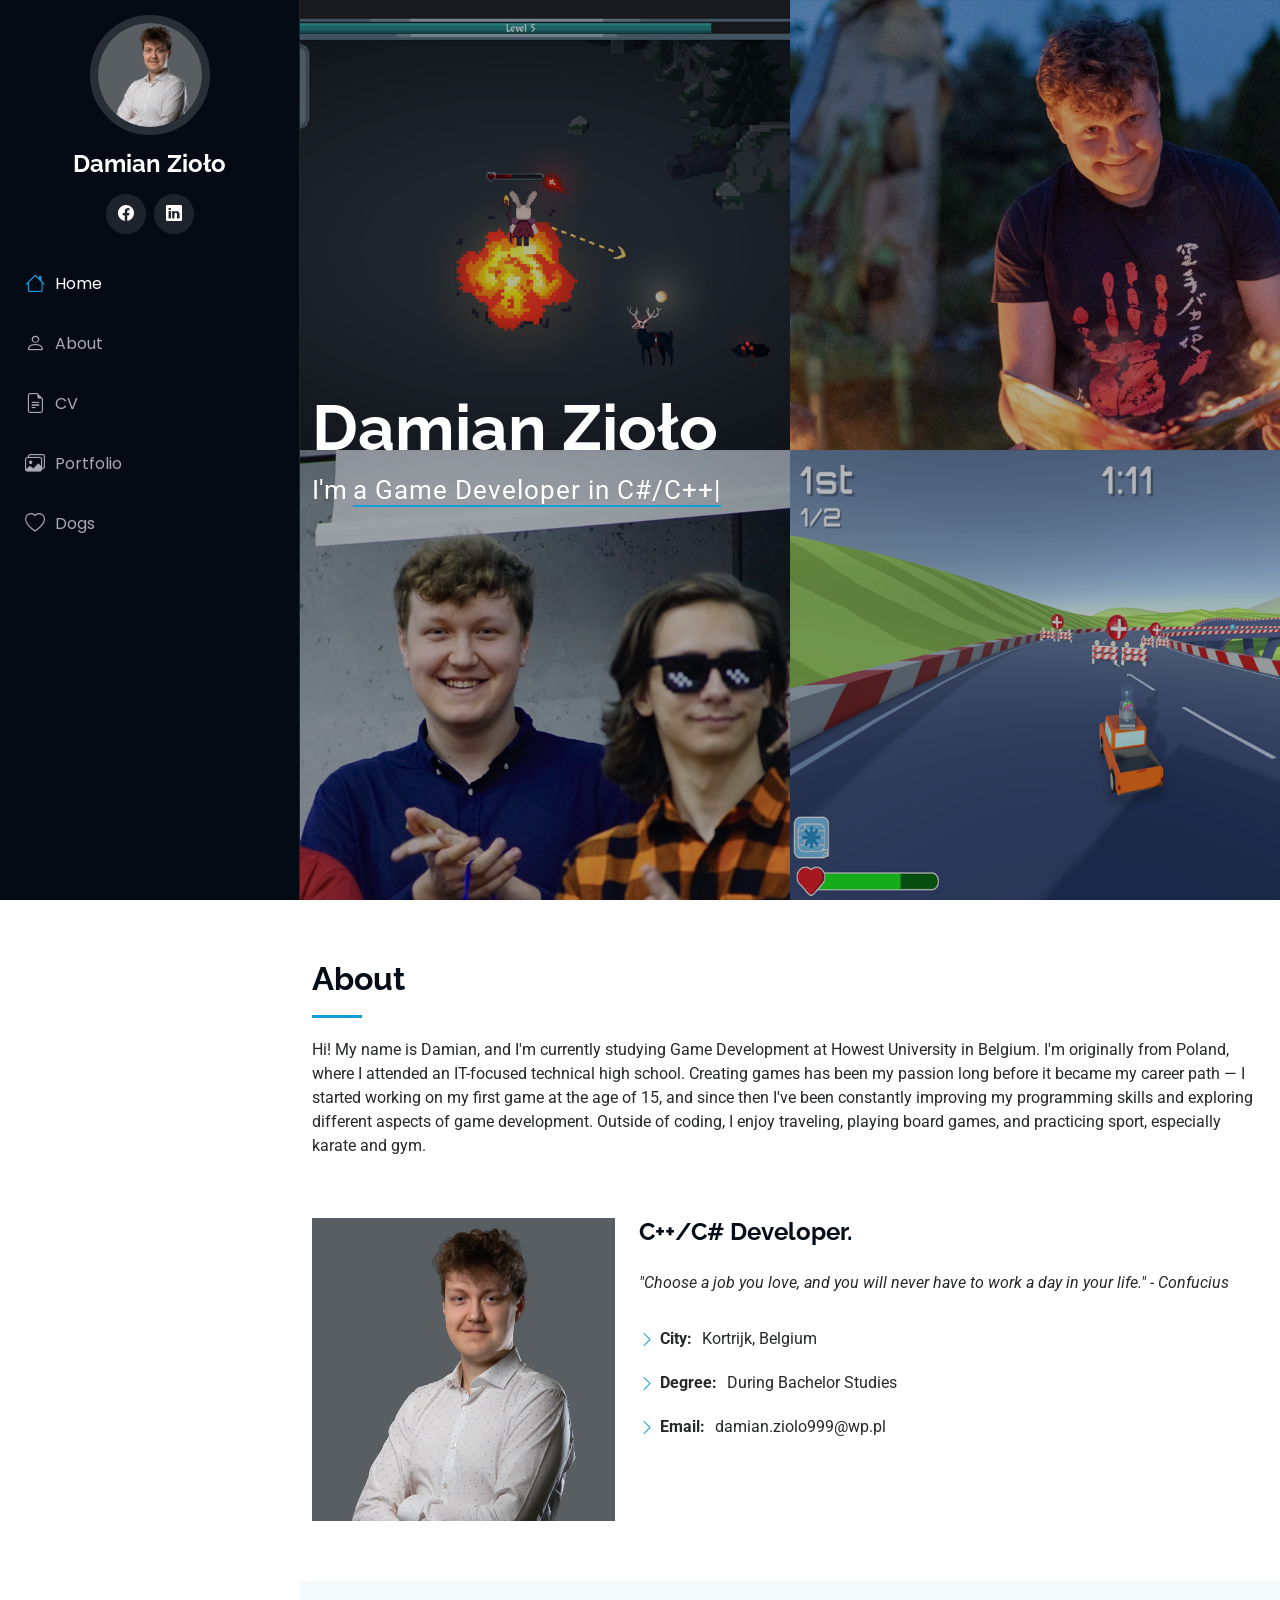
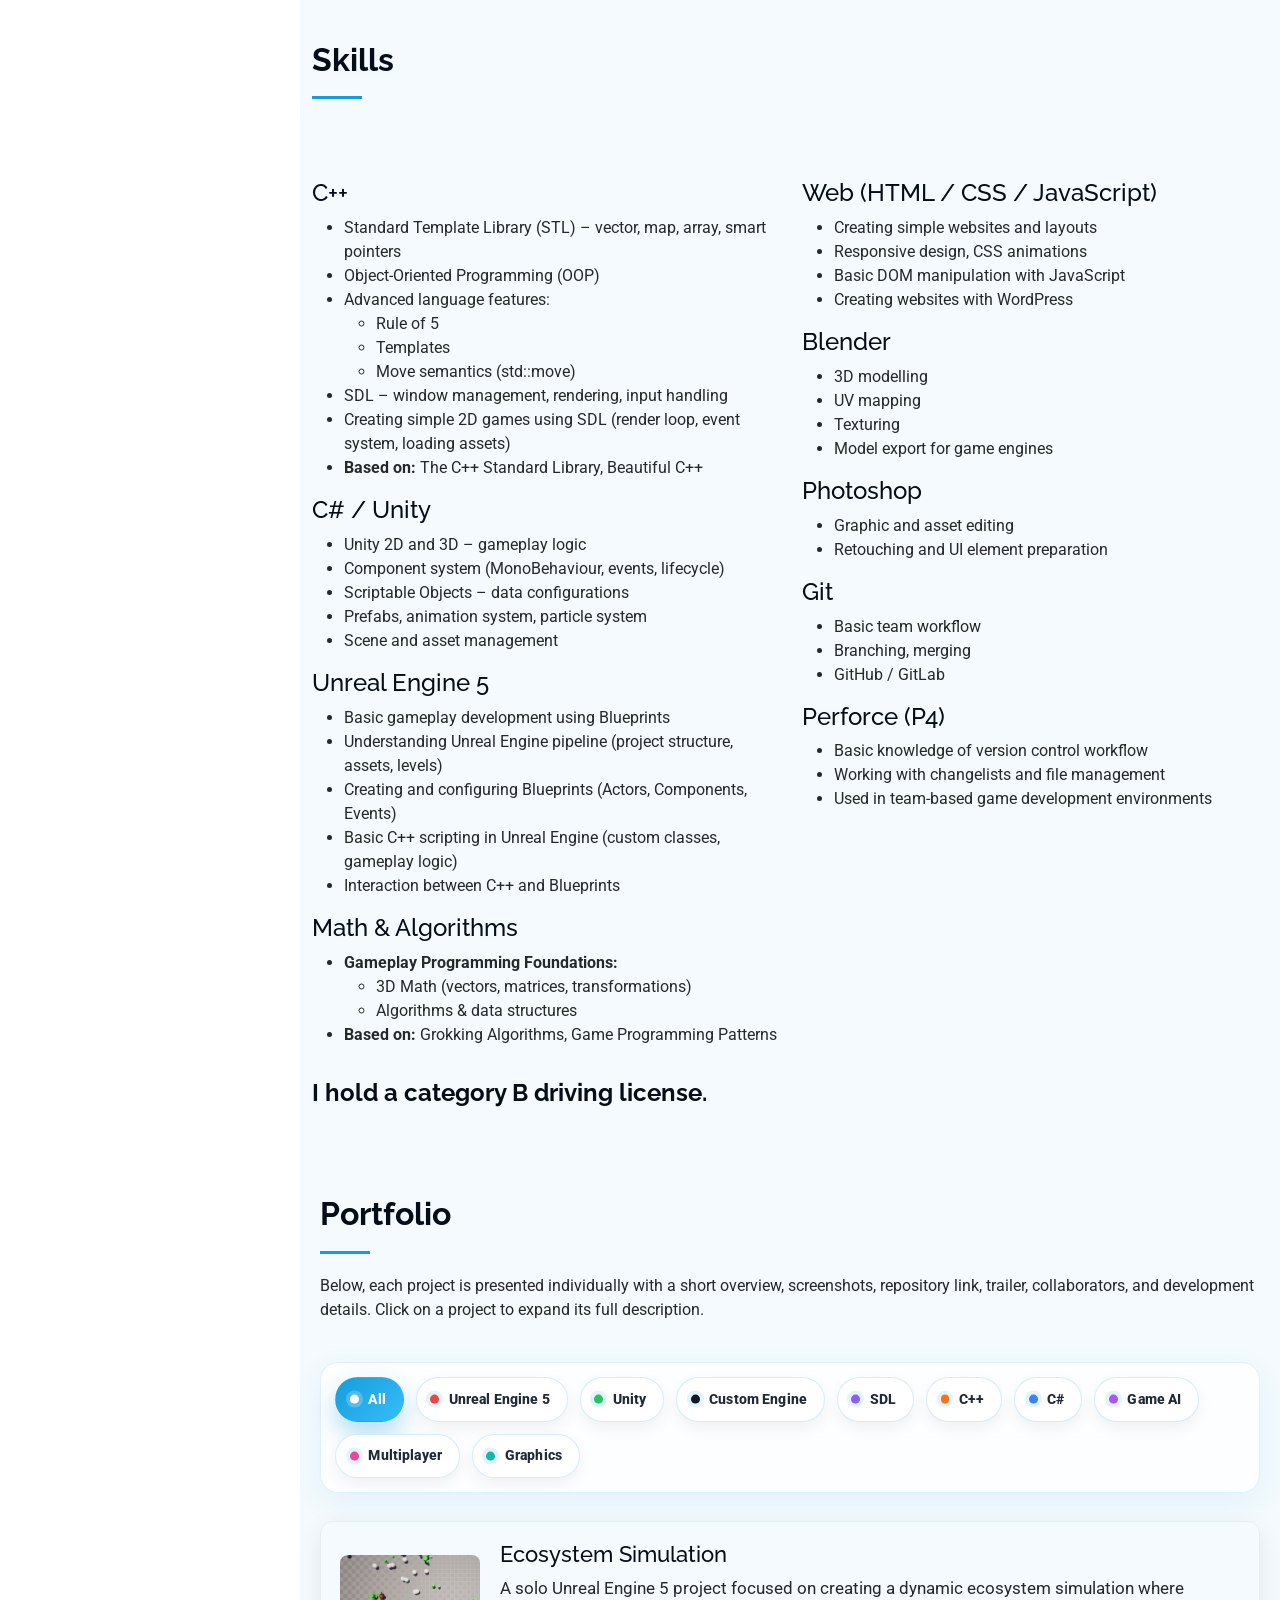
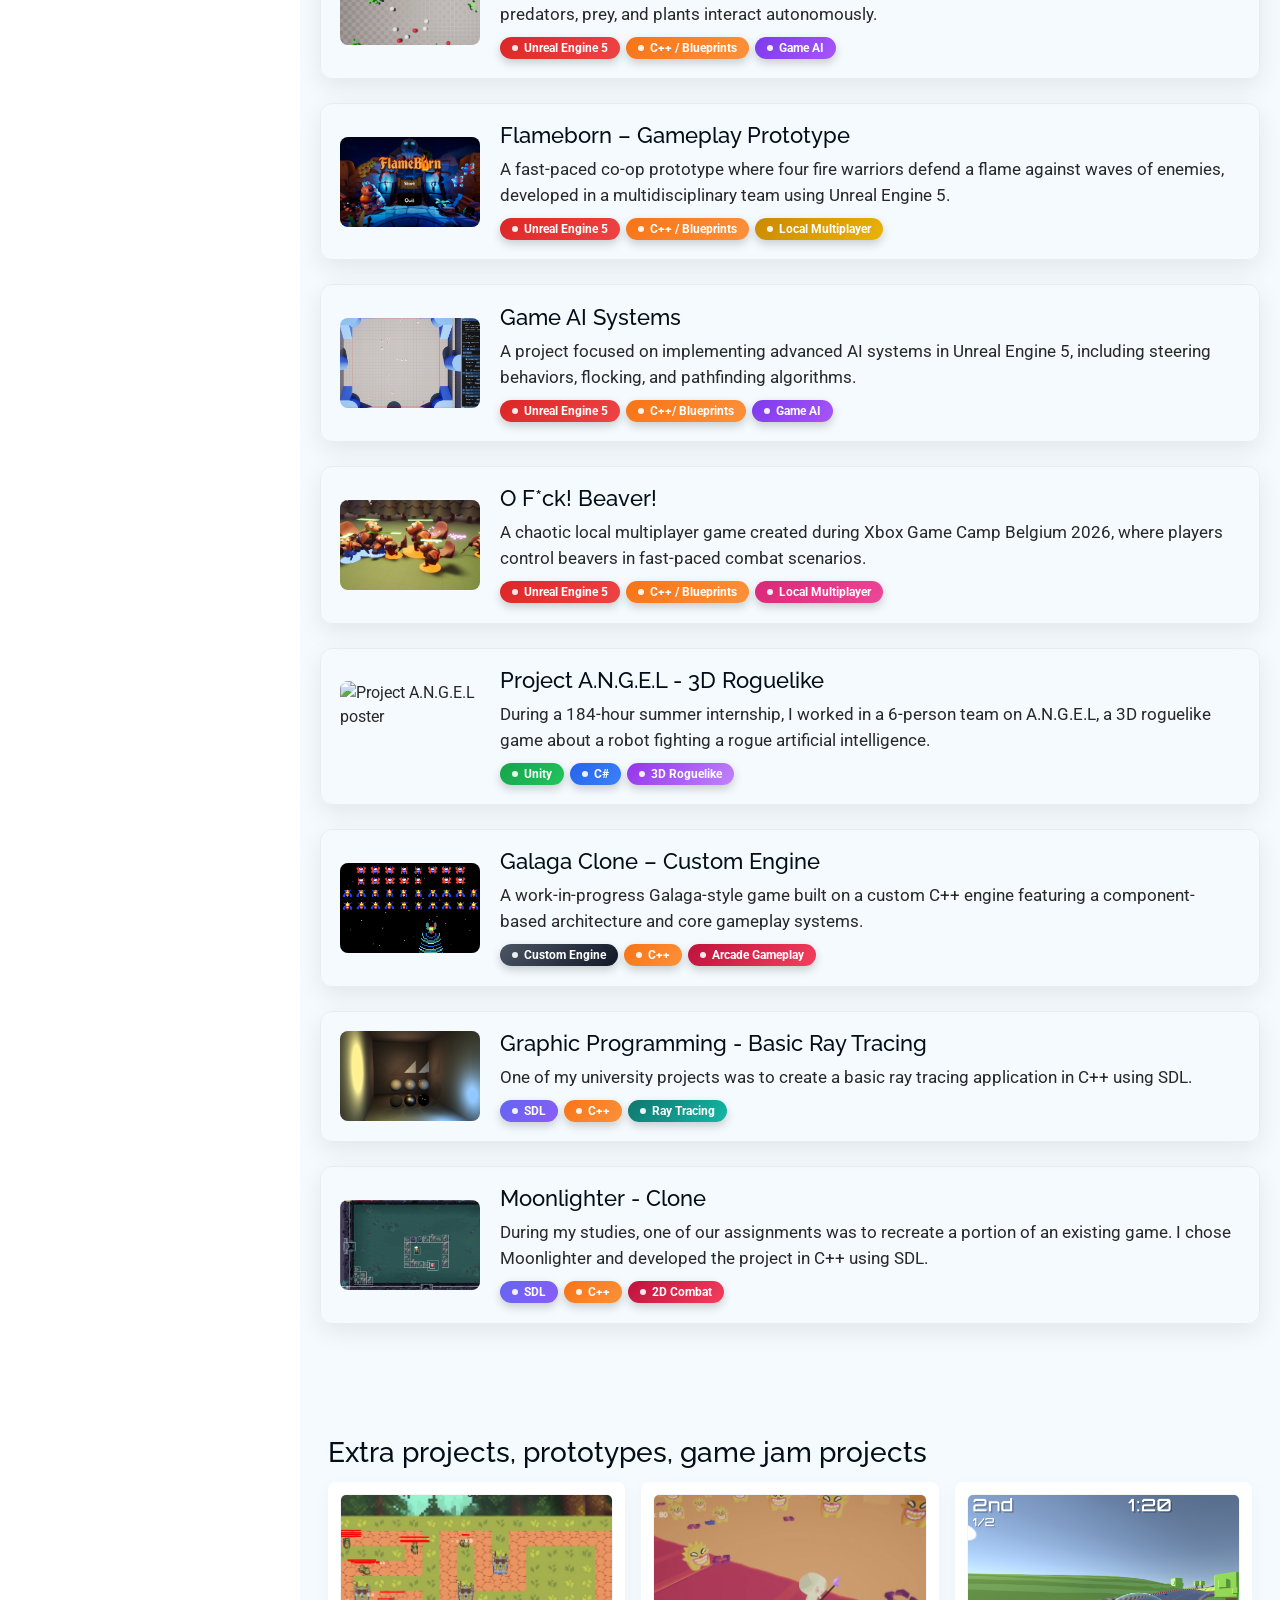
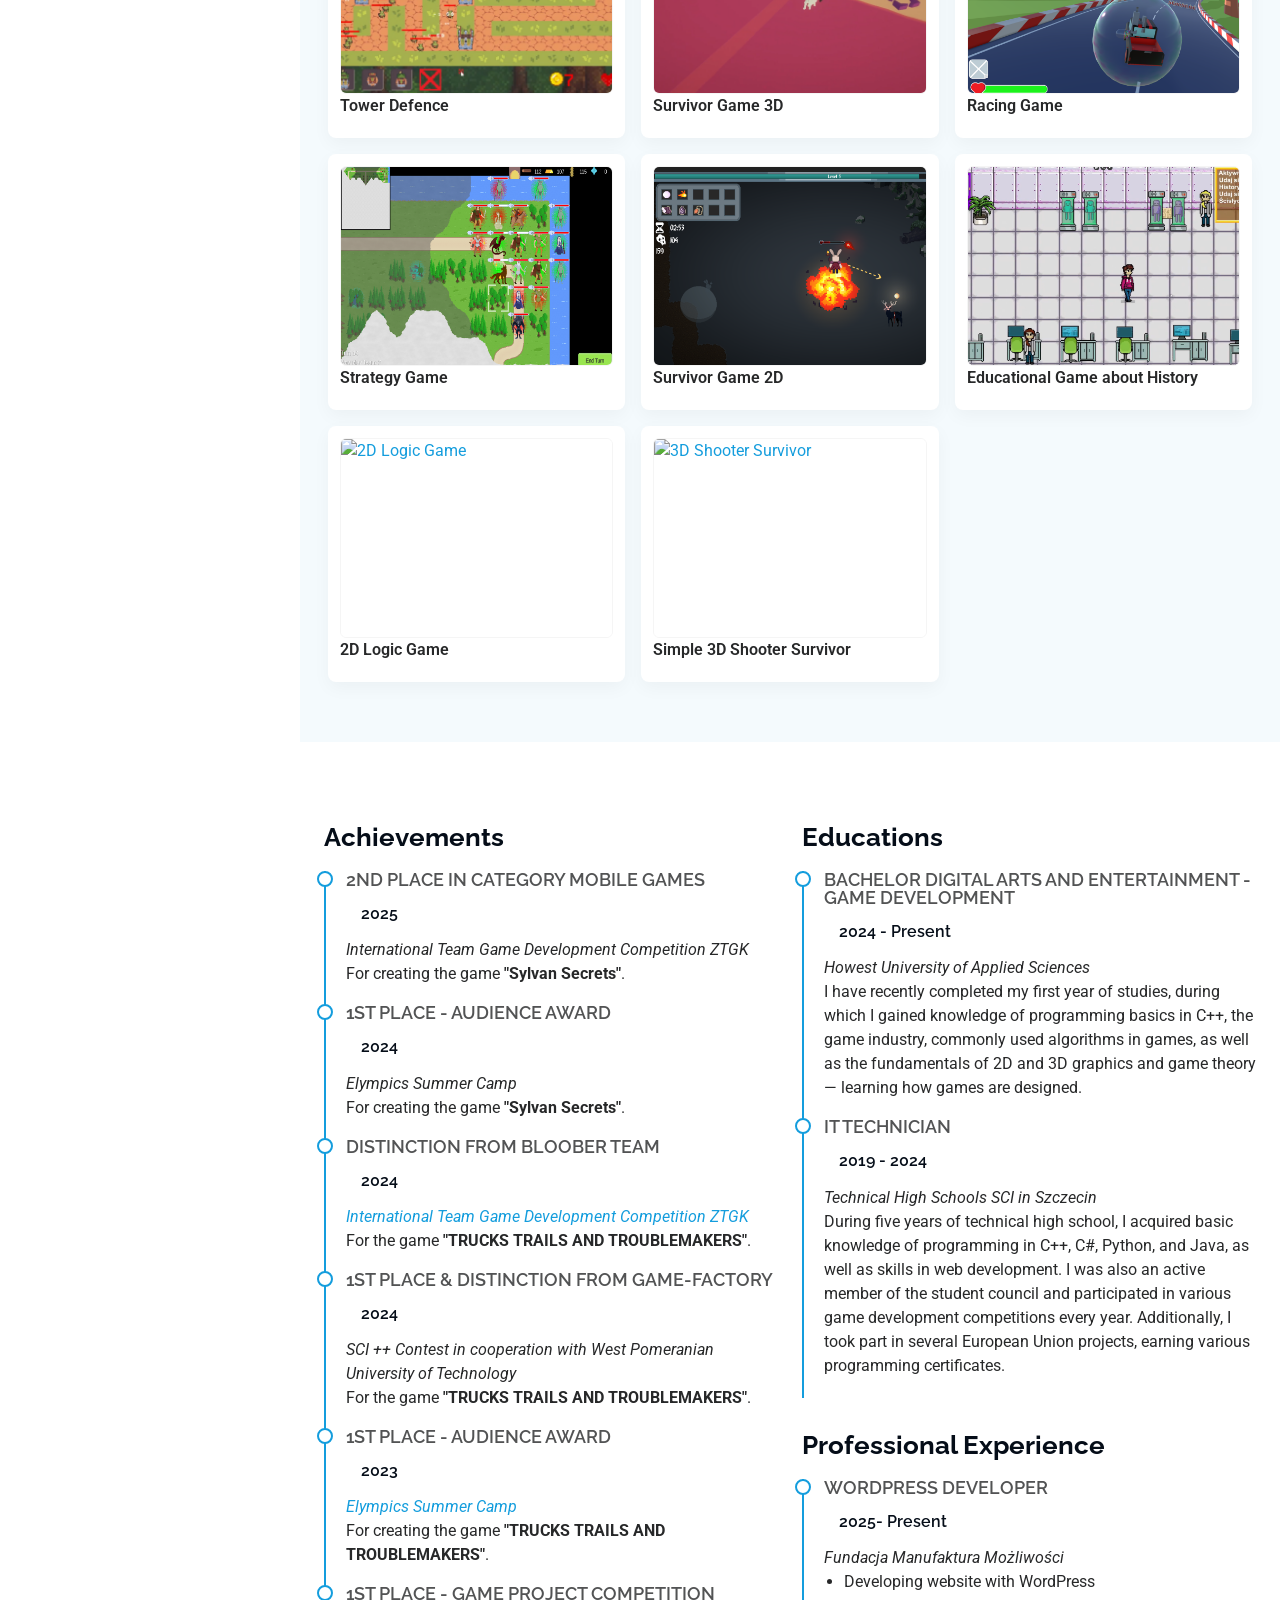
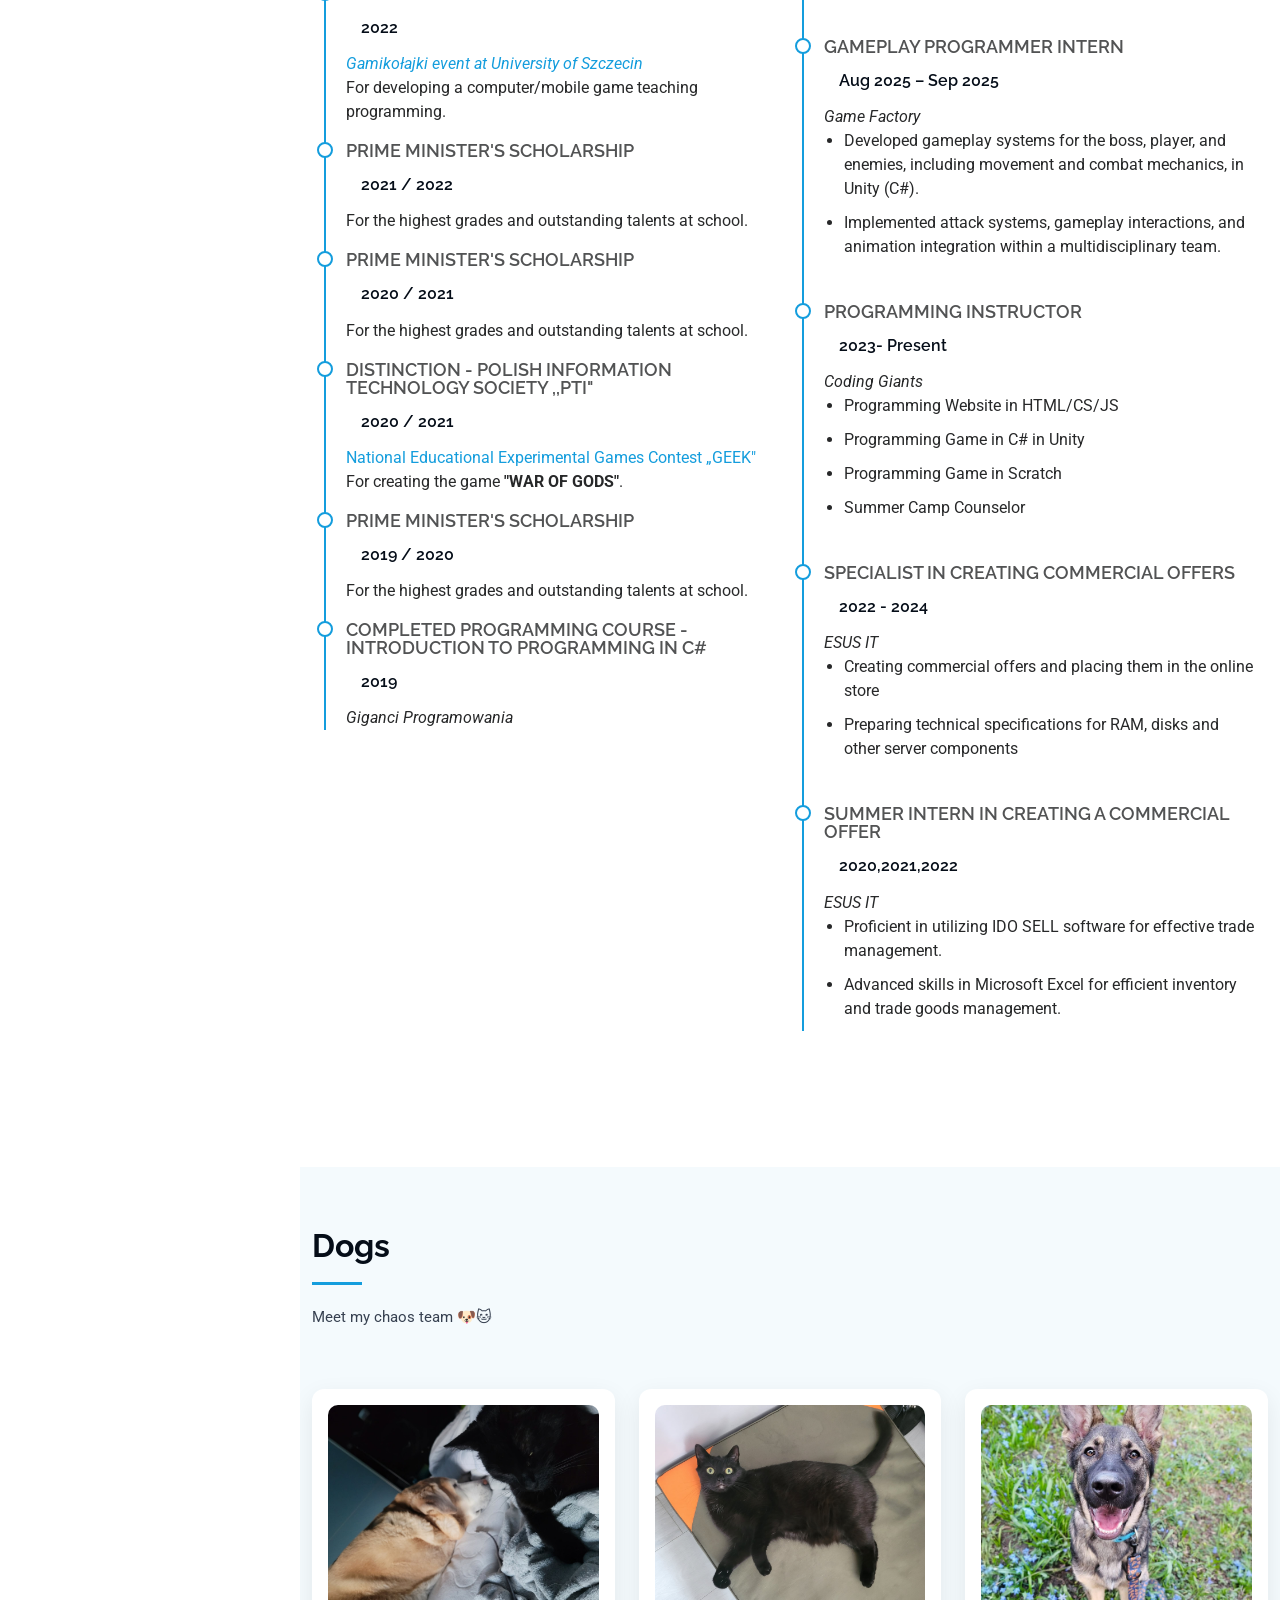
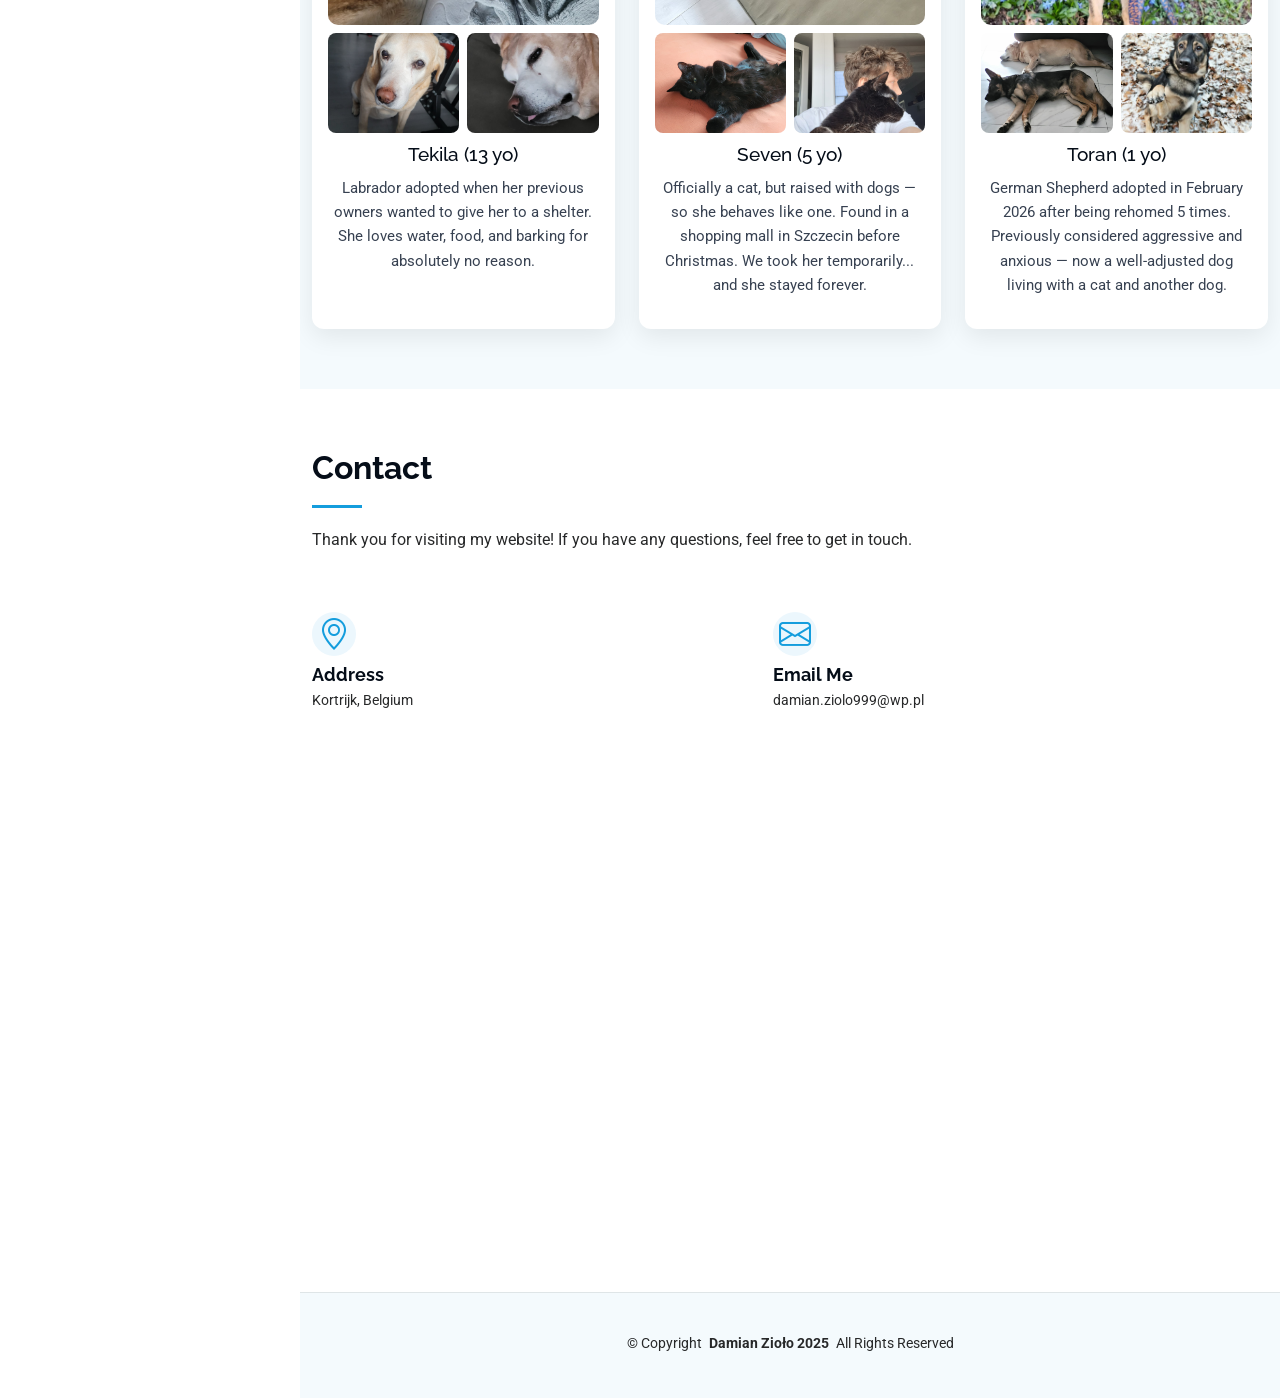
==== commit 40d1528a: "Added trailer to flameborn" ====
--- a/index.html
+++ b/index.html
@@ -678,7 +678,7 @@
             </p>
 
             <h4>Trailer</h4>
-            <p><span>No trailer available.</span></p>
+            <p><span> <a href="https://youtu.be/B2tUlVWssBM?si=BV91R3izcLSSUIvp">Click to watch youtube trailer! </a></span></p>
 
             <h4>Team</h4>
             <p>
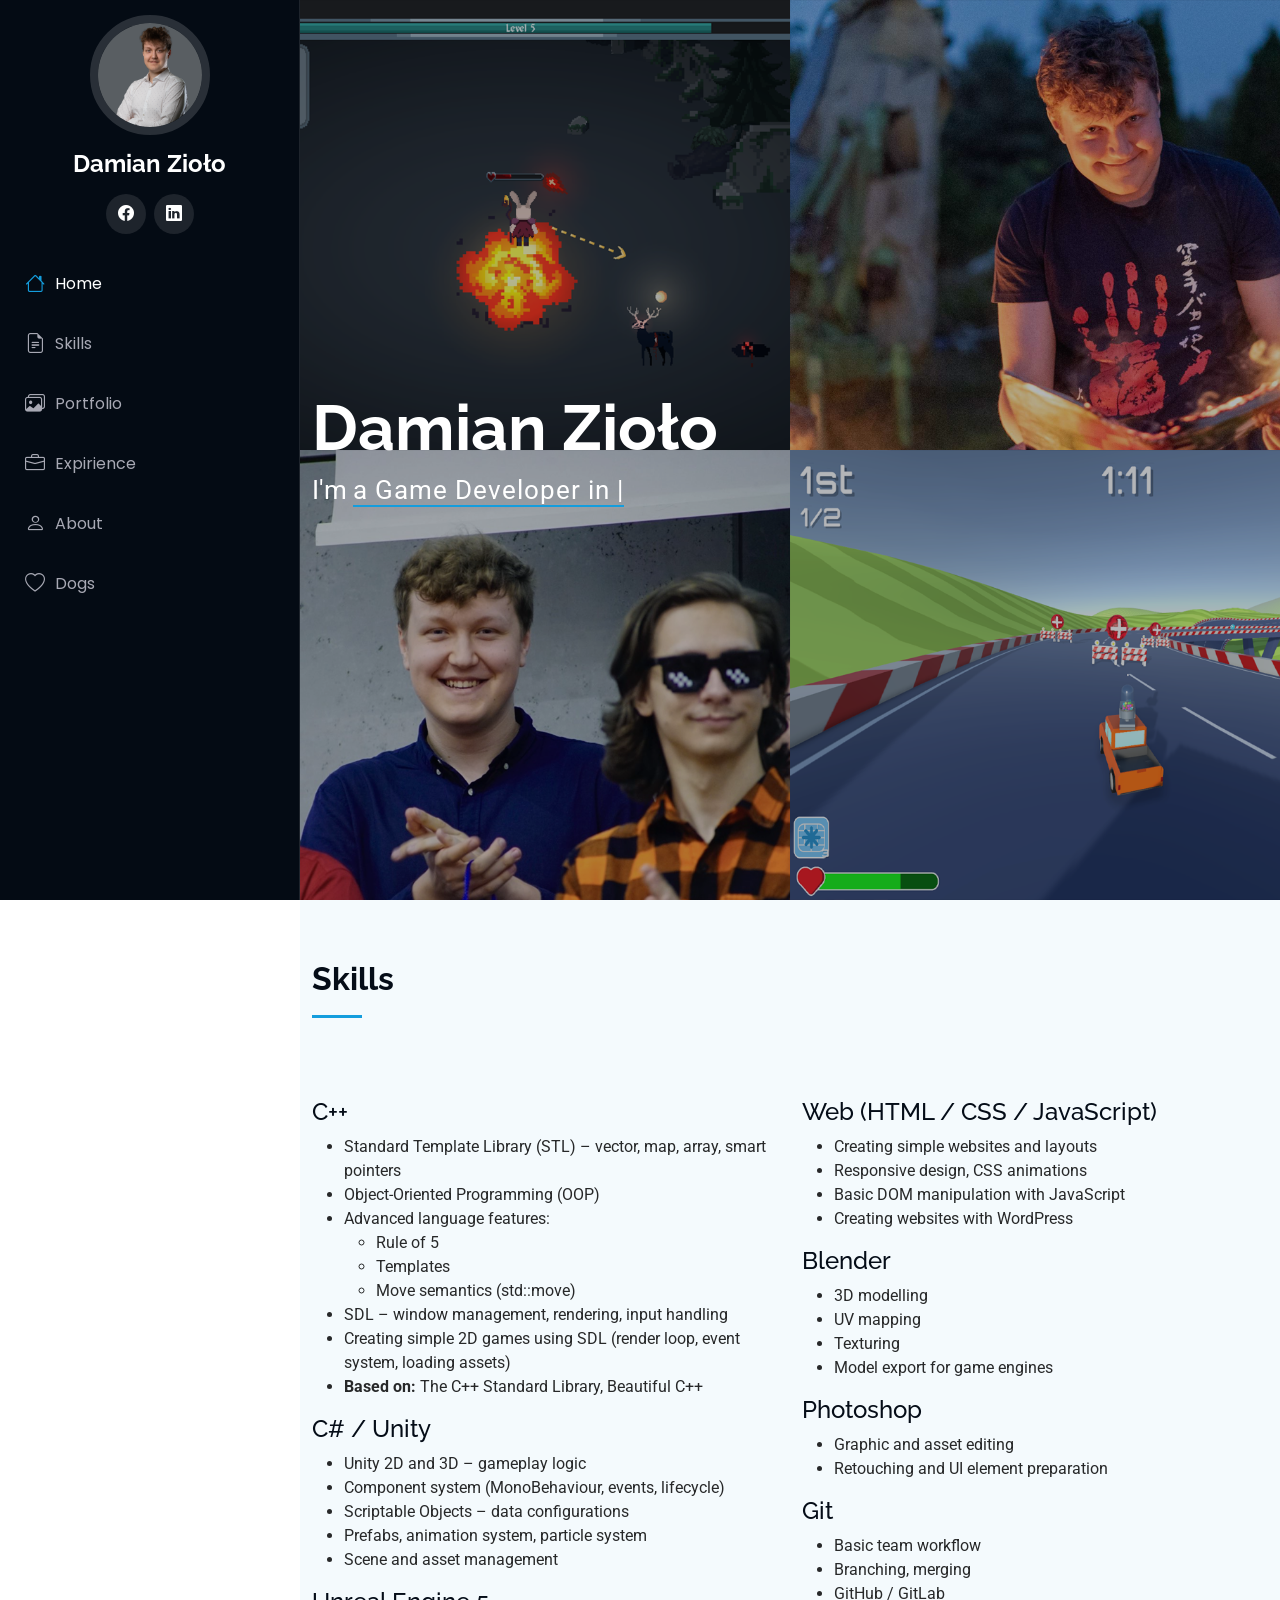
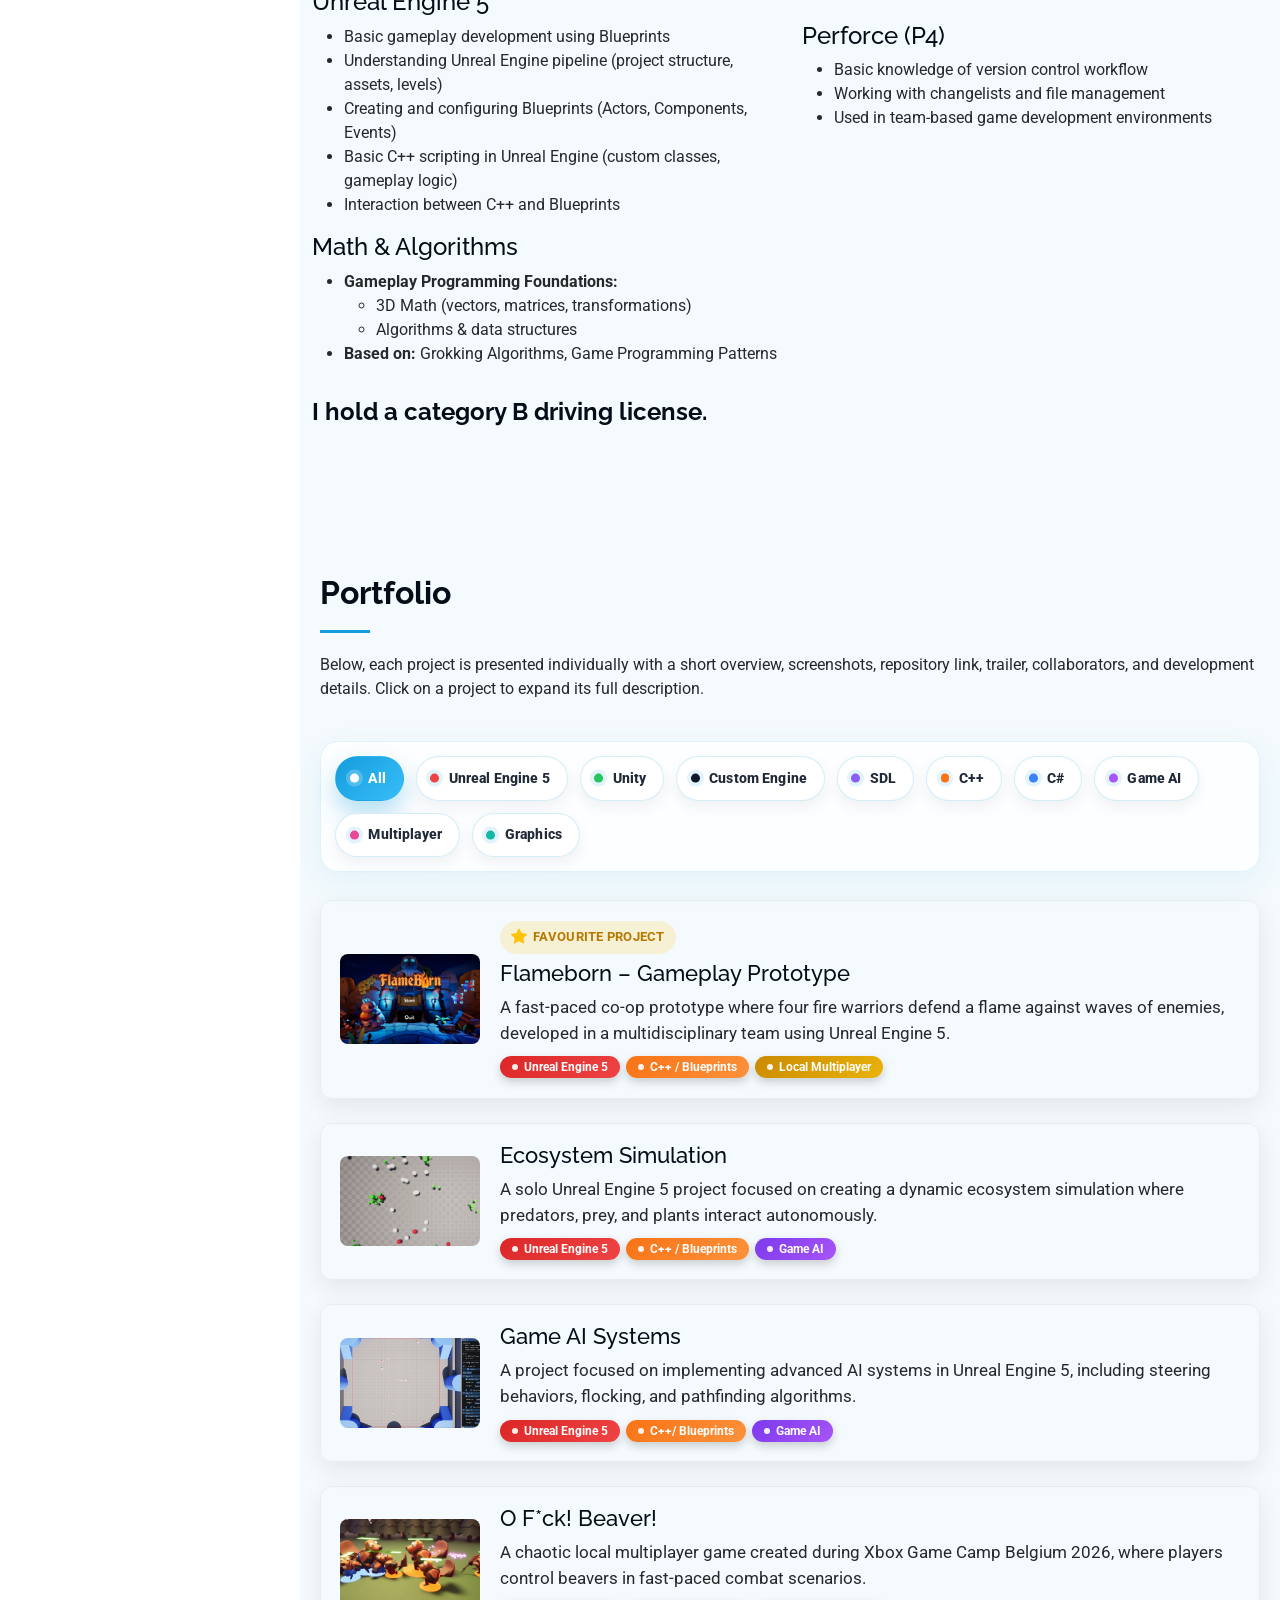
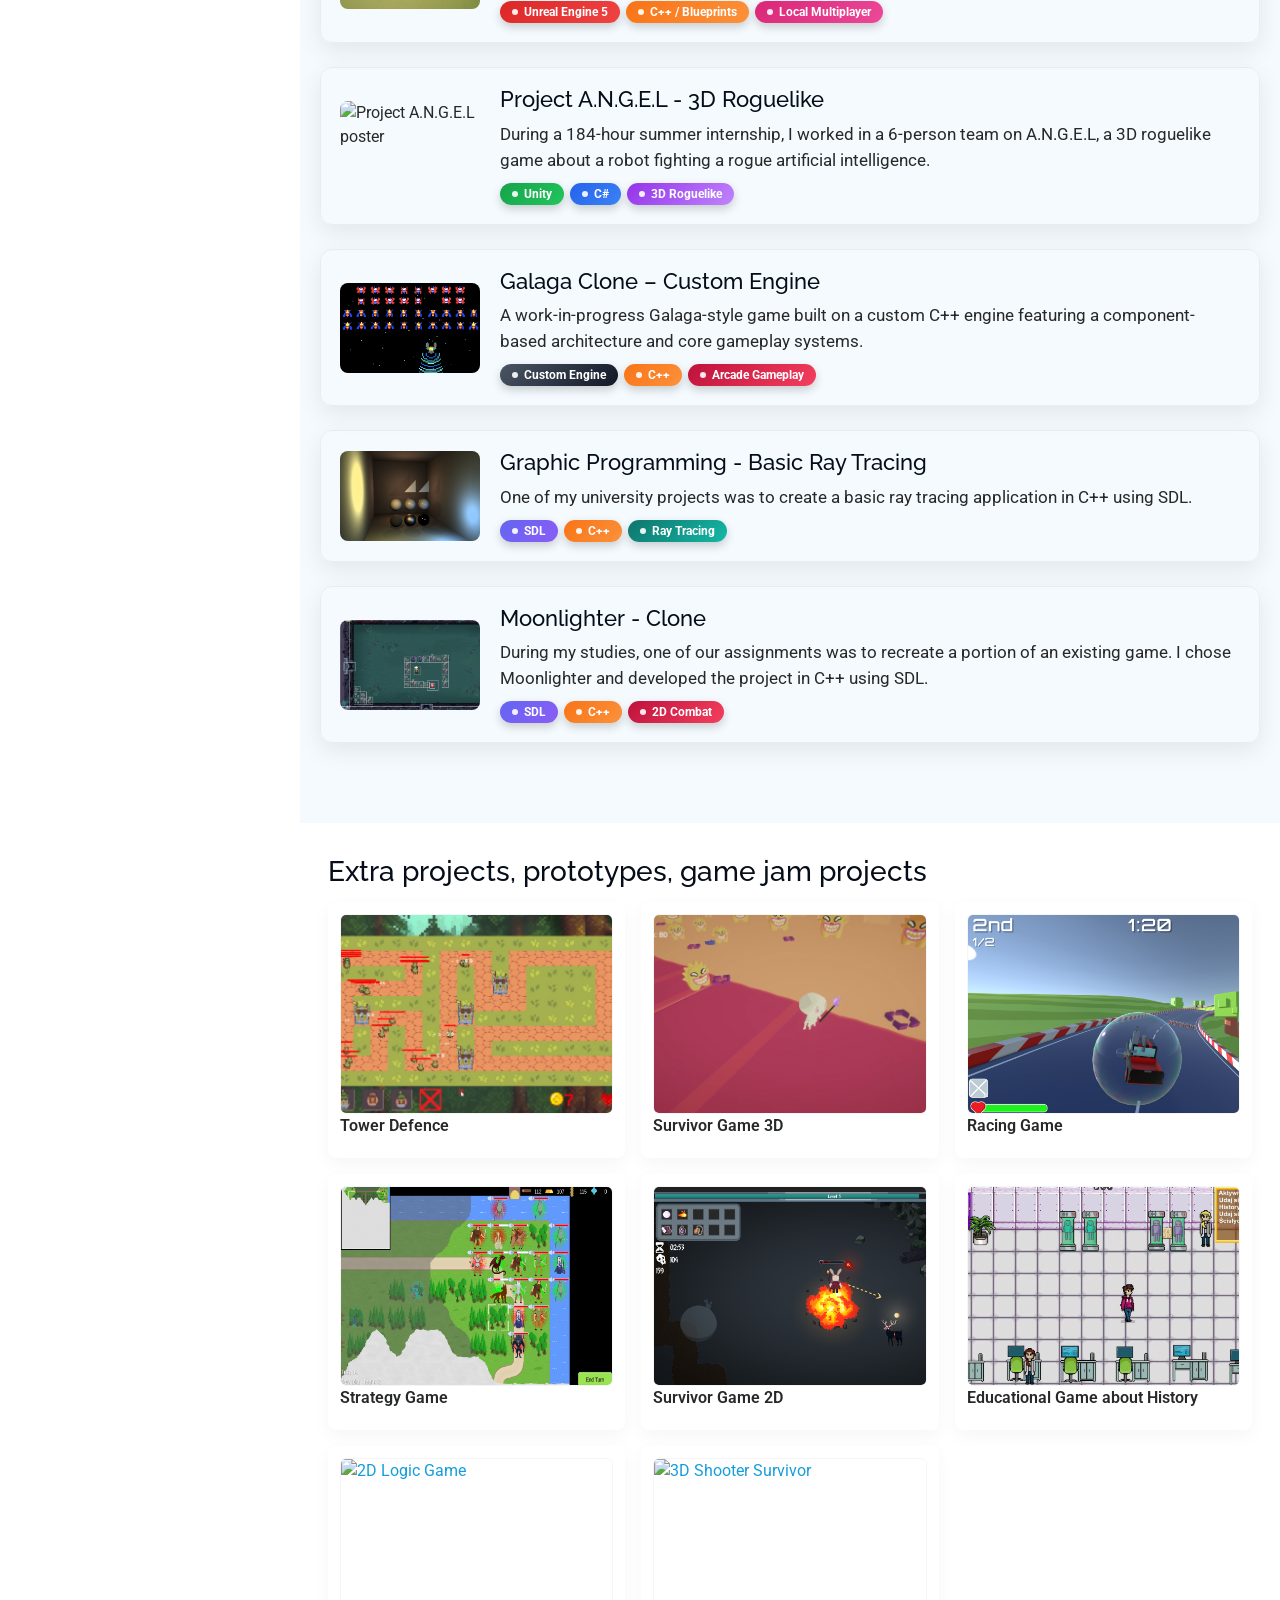
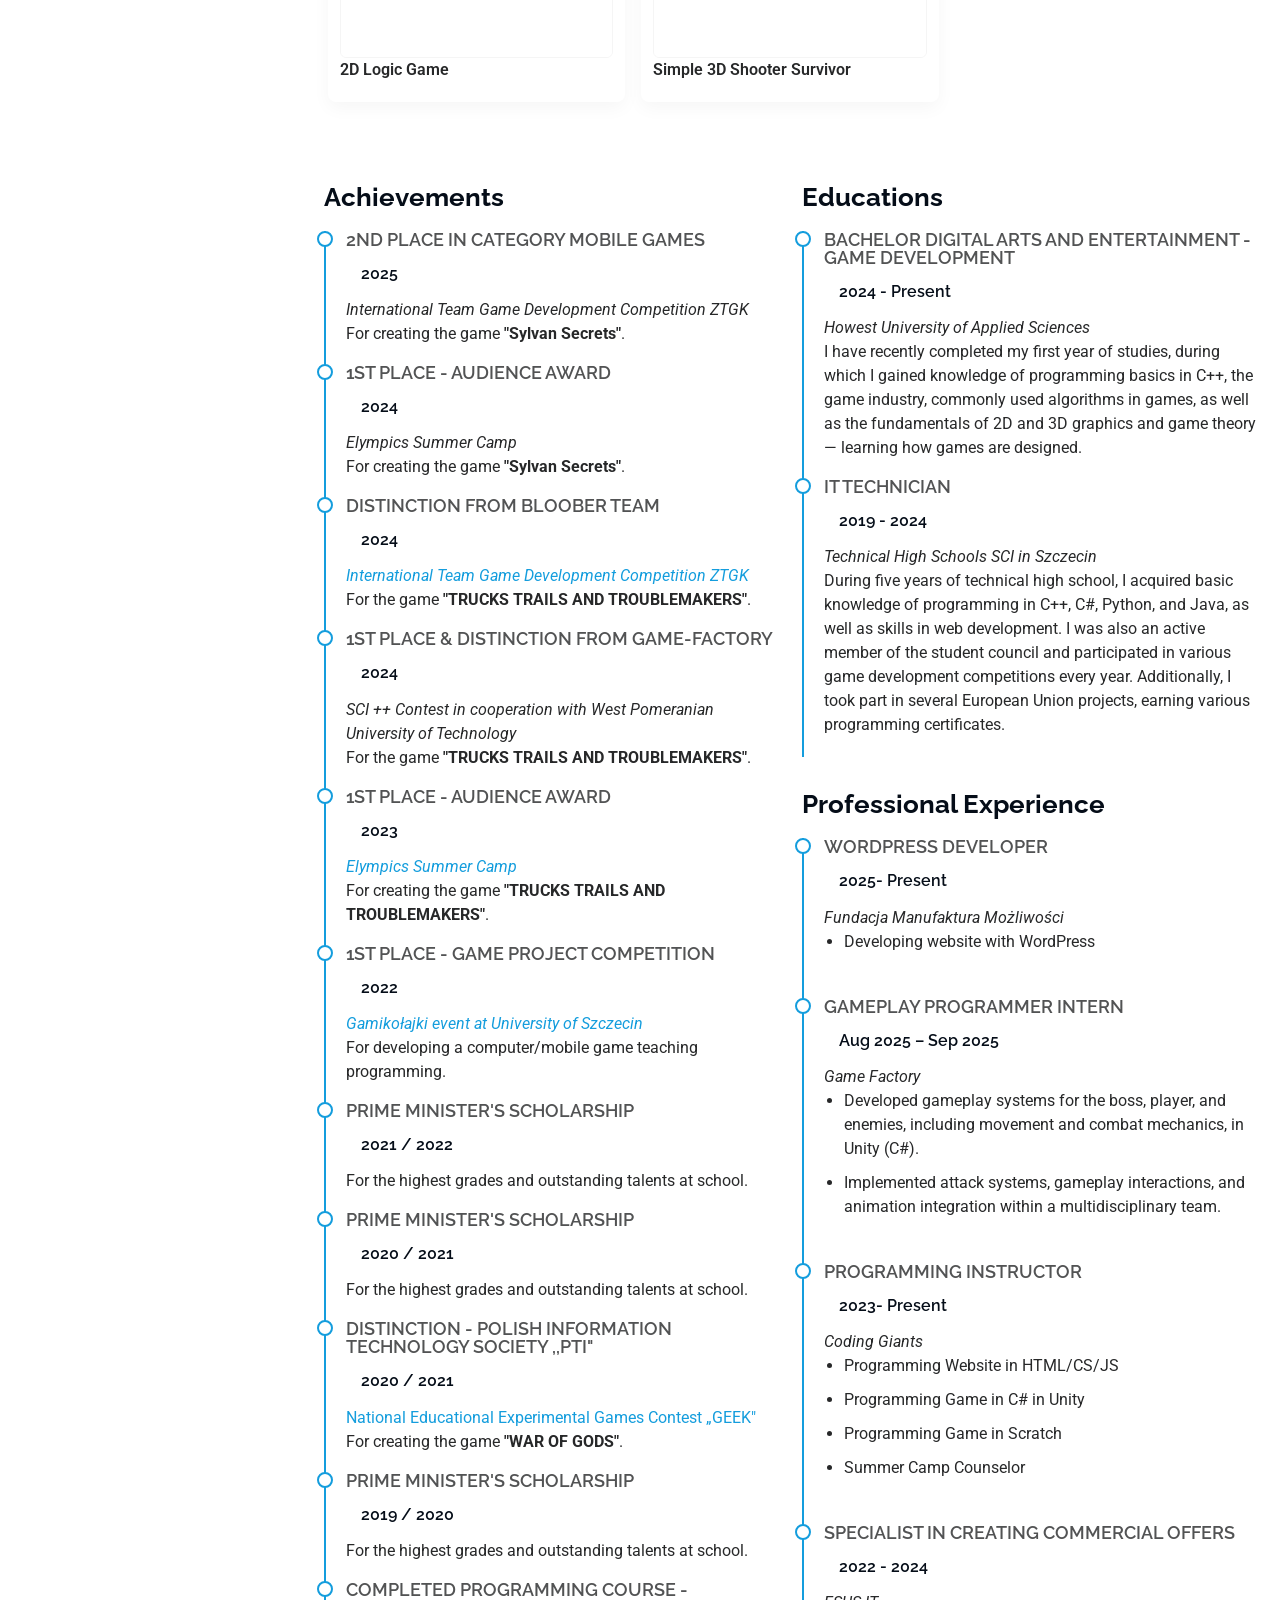
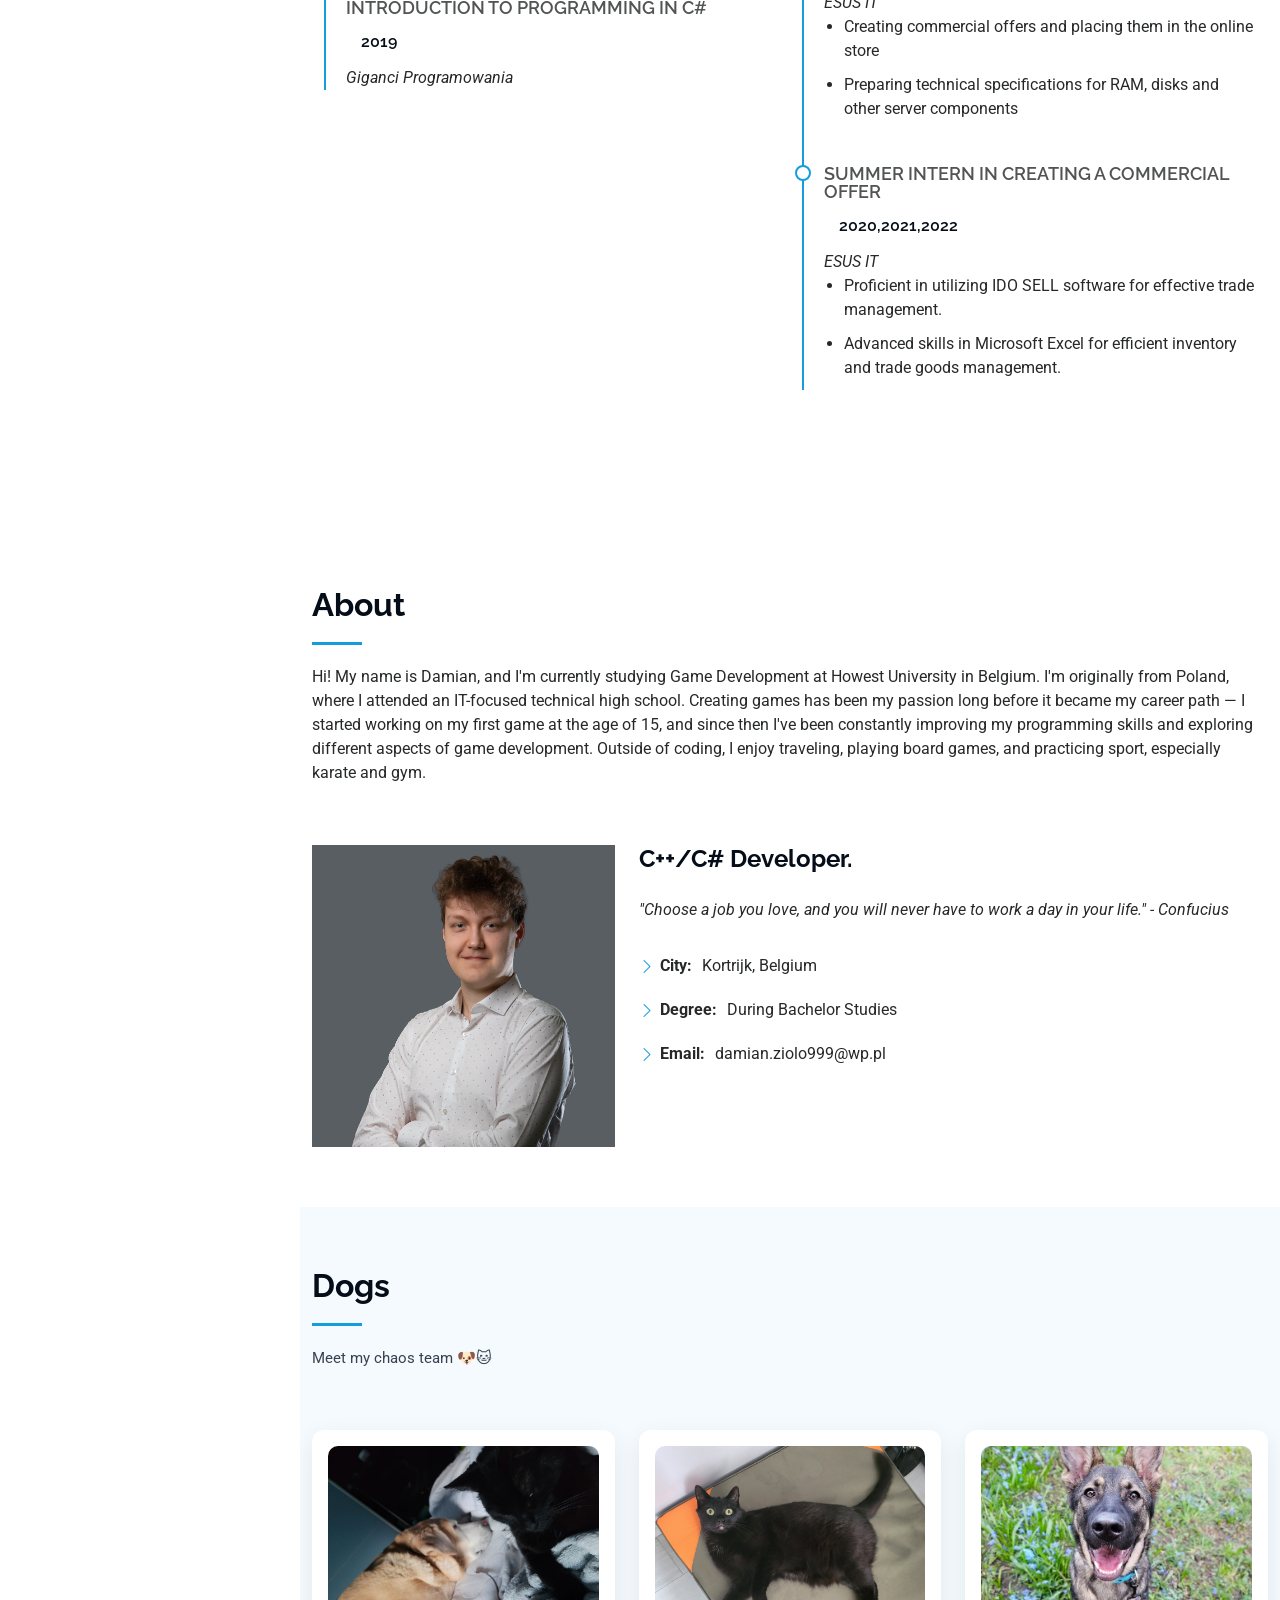
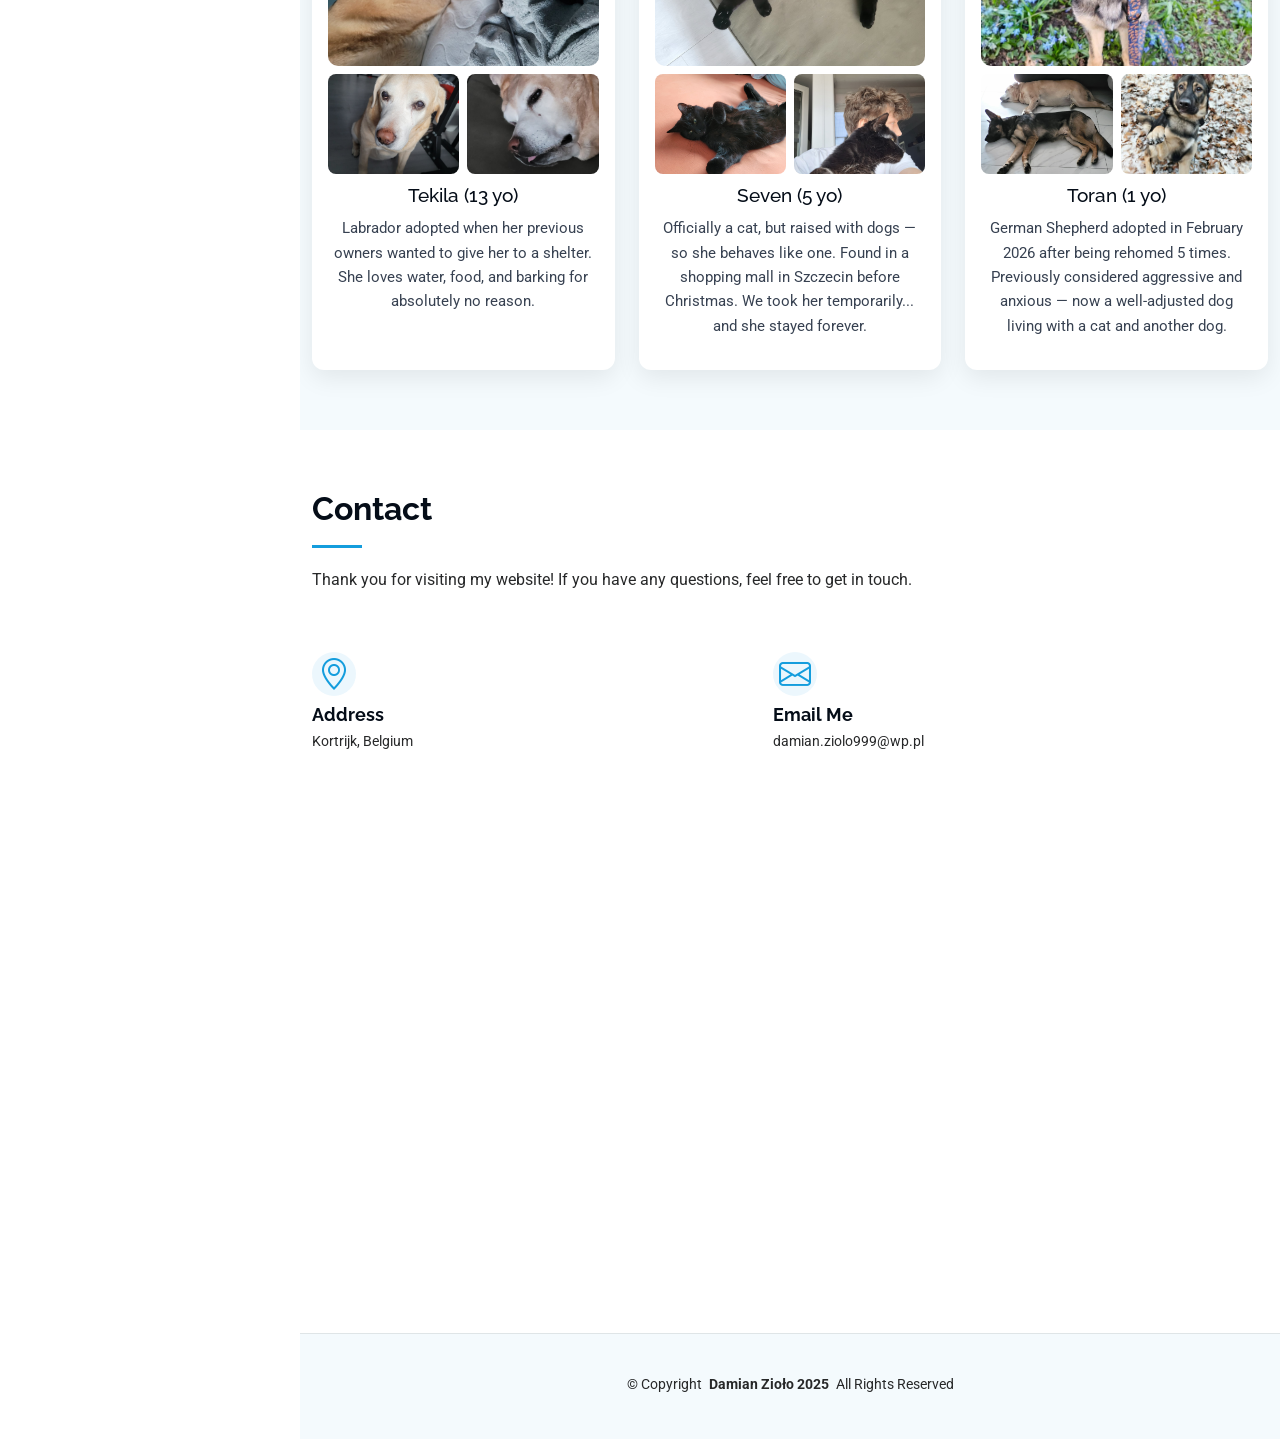
==== commit 906f0317: "Added favorite project" ====
--- a/index.html
+++ b/index.html
@@ -34,6 +34,156 @@
   * Author: BootstrapMade.com
   * License: https://bootstrapmade.com/license/
   ======================================================== -->
+
+  <style>
+    /* Project gallery carousel + fullscreen preview */
+    .project-gallery {
+      position: relative;
+      display: flex;
+      gap: 1rem;
+      overflow-x: auto;
+      scroll-snap-type: x mandatory;
+      scroll-behavior: smooth;
+      padding: 0.5rem 3.25rem 1rem;
+      scrollbar-width: thin;
+    }
+
+    .project-gallery img,
+    .project-gallery .screenshot {
+      flex: 0 0 min(100%, 560px);
+      width: min(100%, 560px);
+      height: auto;
+      object-fit: cover;
+      scroll-snap-align: center;
+      cursor: zoom-in;
+      border-radius: 12px;
+    }
+
+    .gallery-btn {
+      position: absolute;
+      top: 50%;
+      transform: translateY(-50%);
+      z-index: 2;
+      width: 42px;
+      height: 42px;
+      border: 0;
+      border-radius: 50%;
+      background: rgba(0, 0, 0, 0.65);
+      color: #fff;
+      display: flex;
+      align-items: center;
+      justify-content: center;
+      cursor: pointer;
+    }
+
+    .gallery-btn:hover {
+      background: rgba(0, 0, 0, 0.85);
+    }
+
+    .gallery-btn.prev {
+      left: 0.5rem;
+    }
+
+    .gallery-btn.next {
+      right: 0.5rem;
+    }
+
+    .image-modal {
+      position: fixed;
+      inset: 0;
+      z-index: 9999;
+      display: none;
+      align-items: center;
+      justify-content: center;
+      background: rgba(0, 0, 0, 0.92);
+      padding: 2rem;
+    }
+
+    .image-modal.open {
+      display: flex;
+    }
+
+    .image-modal img {
+      max-width: 92vw;
+      max-height: 88vh;
+      object-fit: contain;
+      border-radius: 10px;
+    }
+
+    .image-modal button {
+      position: absolute;
+      border: 0;
+      background: rgba(255, 255, 255, 0.14);
+      color: #fff;
+      width: 46px;
+      height: 46px;
+      border-radius: 50%;
+      font-size: 1.5rem;
+      cursor: pointer;
+    }
+
+    .image-modal button:hover {
+      background: rgba(255, 255, 255, 0.24);
+    }
+
+    .image-modal .modal-close {
+      top: 1rem;
+      right: 1rem;
+    }
+
+    .image-modal .modal-prev {
+      left: 1rem;
+      top: 50%;
+      transform: translateY(-50%);
+    }
+
+    .image-modal .modal-next {
+      right: 1rem;
+      top: 50%;
+      transform: translateY(-50%);
+    }
+
+
+    .project[data-favourite="true"] {
+      border: 2px solid rgba(255, 193, 7, 0.55);
+      box-shadow: 0 10px 30px rgba(255, 193, 7, 0.12);
+    }
+
+    .favourite-badge {
+      display: inline-flex;
+      align-items: center;
+      gap: 0.35rem;
+      width: fit-content;
+      margin-bottom: 0.45rem;
+      padding: 0.3rem 0.7rem;
+      border-radius: 999px;
+      background: rgba(255, 193, 7, 0.16);
+      color: #b77900;
+      font-size: 0.82rem;
+      font-weight: 700;
+      letter-spacing: 0.02em;
+      text-transform: uppercase;
+    }
+
+    .favourite-badge i {
+      color: #ffc107;
+      font-size: 1rem;
+    }
+
+    @media (max-width: 768px) {
+      .project-gallery {
+        padding-left: 2.75rem;
+        padding-right: 2.75rem;
+      }
+
+      .gallery-btn,
+      .image-modal button {
+        width: 38px;
+        height: 38px;
+      }
+    }
+  </style>
+
 </head>
 
 <body class="index-page">
@@ -67,9 +217,10 @@
     <nav id="navmenu" class="navmenu">
         <ul>
             <li><a href="#hero" class="active"><i class="bi bi-house navicon"></i>Home</a></li>
+            <li><a href="#skills"><i class="bi bi-file-earmark-text navicon"></i> Skills</a></li>
+            <li><a href="#portfolio"><i class="bi bi-images navicon"></i> Portfolio</a></li>
+            <li><a href="#resume"><i class="bi bi-briefcase navicon"></i> Expirience</a></li>
             <li><a href="#about"><i class="bi bi-person navicon"></i> About</a></li>
-            <li><a href="#skills"><i class="bi bi-file-earmark-text navicon"></i> CV</a></li>
-            <li><a href="#portfolio"><i class="bi bi-images navicon"></i> Portfolio</a></li>
             <li><a href="#dogs"><i class="bi bi-heart navicon"></i>Dogs</a></li>
         </ul>
 
@@ -96,6 +247,954 @@
           </div>
 
       </section><!-- /Hero Section -->
+      <!-- Skills Section -->
+<section id="skills" class="skills section light-background">
+
+  <!-- Section Title -->
+  <div class="container section-title" data-aos="fade-up">
+    <h2>Skills</h2>
+  </div>
+
+  <div class="container" data-aos="fade-up" data-aos-delay="100">
+    <div class="row">
+
+      <!-- Left Column -->
+      <div class="col-lg-6">
+        <h4>C++</h4>
+        <ul>
+          <li>Standard Template Library (STL) – vector, map, array, smart pointers</li>
+          <li>Object-Oriented Programming (OOP)</li>
+          <li>Advanced language features:
+            <ul>
+              <li>Rule of 5</li>
+              <li>Templates</li>
+              <li>Move semantics (std::move)</li>
+            </ul>
+          </li>
+          <li>SDL – window management, rendering, input handling</li>
+          <li>Creating simple 2D games using SDL (render loop, event system, loading assets)</li>
+          <li><strong>Based on:</strong> The C++ Standard Library, Beautiful C++</li>
+        </ul>
+
+        <h4>C# / Unity</h4>
+        <ul>
+          <li>Unity 2D and 3D – gameplay logic</li>
+          <li>Component system (MonoBehaviour, events, lifecycle)</li>
+          <li>Scriptable Objects – data configurations</li>
+          <li>Prefabs, animation system, particle system</li>
+          <li>Scene and asset management</li>
+        </ul>
+
+        <h4>Unreal Engine 5</h4>
+        <ul>
+          <li>Basic gameplay development using Blueprints</li>
+          <li>Understanding Unreal Engine pipeline (project structure, assets, levels)</li>
+          <li>Creating and configuring Blueprints (Actors, Components, Events)</li>
+          <li>Basic C++ scripting in Unreal Engine (custom classes, gameplay logic)</li>
+          <li>Interaction between C++ and Blueprints</li>
+        </ul>
+
+        <h4>Math & Algorithms</h4>
+        <ul>
+          <li><strong>Gameplay Programming Foundations:</strong></li>
+          <ul>
+            <li>3D Math (vectors, matrices, transformations)</li>
+            <li>Algorithms & data structures</li>
+          </ul>
+          <li><strong>Based on:</strong> Grokking Algorithms, Game Programming Patterns</li>
+        </ul>
+
+      </div>
+
+      <!-- Right Column -->
+      <div class="col-lg-6">
+        <h4>Web (HTML / CSS / JavaScript)</h4>
+        <ul>
+          <li>Creating simple websites and layouts</li>
+          <li>Responsive design, CSS animations</li>
+          <li>Basic DOM manipulation with JavaScript</li>
+          <li>Creating websites with WordPress</li>
+        </ul>
+
+        <h4>Blender</h4>
+        <ul>
+          <li>3D modelling</li>
+          <li>UV mapping</li>
+          <li>Texturing</li>
+          <li>Model export for game engines</li>
+        </ul>
+
+        <h4>Photoshop</h4>
+        <ul>
+          <li>Graphic and asset editing</li>
+          <li>Retouching and UI element preparation</li>
+        </ul>
+
+        <h4>Git</h4>
+        <ul>
+          <li>Basic team workflow</li>
+          <li>Branching, merging</li>
+          <li>GitHub / GitLab</li>
+        </ul>
+
+        <h4>Perforce (P4)</h4>
+        <ul>
+          <li>Basic knowledge of version control workflow</li>
+          <li>Working with changelists and file management</li>
+          <li>Used in team-based game development environments</li>
+        </ul>
+      </div>
+
+      <div class="col-12 mt-3">
+        <h4><strong>I hold a category B driving license.</strong></h4>
+      </div>
+
+    </div>
+  </div>
+
+</section><!-- /Skills Section -->
+
+<!-- Portfolio section: game-by-game showcase with expandable project details -->
+<section id="portfolio" class="portfolio section light-background" aria-labelledby="portfolio-heading">
+  <div class="container section-title">
+    <h2 id="portfolio-heading">Portfolio</h2>
+    <p>
+      Below, each project is presented individually with a short overview, screenshots, repository link, trailer, collaborators, and development details. Click on a project to expand its full description.
+    </p>
+  </div>
+
+  <div class="container">
+    <div class="project-filters">
+      <button class="filter-btn active" data-filter="all">All</button>
+      <button class="filter-btn" data-filter="unreal">Unreal Engine 5</button>
+      <button class="filter-btn" data-filter="unity">Unity</button>
+      <button class="filter-btn" data-filter="custom">Custom Engine</button>
+      <button class="filter-btn" data-filter="sdl">SDL</button>
+      <button class="filter-btn" data-filter="cpp">C++</button>
+      <button class="filter-btn" data-filter="csharp">C#</button>
+      <button class="filter-btn" data-filter="ai">Game AI</button>
+      <button class="filter-btn" data-filter="multiplayer">Multiplayer</button>
+      <button class="filter-btn" data-filter="graphics">Graphics</button>
+    </div>
+
+    <div class="projects-list projects-grid">
+
+      <!-- Project 4 -->
+      <details class="project" data-engine="unreal" data-tags="unreal cpp blueprints multiplayer">
+        <summary class="project-summary">
+          <img class="thumb" src="assets/img/portfolio/bober1.png" alt="O F*ck! Beaver poster">
+          <div class="summary-text">
+            <h3>O F*ck! Beaver!</h3>
+            <p class="short">
+              A chaotic local multiplayer game created during Xbox Game Camp Belgium 2026, where players control beavers in fast-paced combat scenarios.
+            </p>
+
+            <div class="tags">
+              <span class="tag tag-unreal">Unreal Engine 5</span>
+              <span class="tag tag-cpp">C++ / Blueprints</span>
+              <span class="tag tag-multiplayer">Local Multiplayer</span>
+            </div>
+          </div>
+        </summary>
+
+        <div class="project-body">
+          <div class="media">
+            <a href="https://youtu.be/6L3iCD9D_PE?si=7ytVPufs7t-VQVvZ" target="_blank" rel="noopener">
+              <img src="assets/img/portfolio/bober2.png" alt="O F*ck! Beaver screenshot" class="screenshot">
+            </a>
+
+            <a href="https://youtu.be/6L3iCD9D_PE?si=7ytVPufs7t-VQVvZ" target="_blank" rel="noopener">
+              <img src="assets/img/portfolio/bober3.png" alt="O F*ck! Beaver screenshot" class="screenshot">
+            </a>
+          </div>
+
+          <section class="project-details">
+            <h4>Description</h4>
+            <p>
+              O F*ck! Beaver! is a fast-paced local multiplayer game developed during Xbox Game Camp Belgium 2026 — a 3-day game jam event bringing together students and professionals to create original games in teams.  
+              I was responsible for developing player movement, animation systems, and combat mechanics. Additionally, I implemented simple AI behavior for autonomous units and contributed to designing engaging local multiplayer gameplay interactions.
+            </p>
+
+            <h4>Developed with</h4>
+            <p><strong>Engine:</strong> Unreal Engine 5<br><strong>Language:</strong> C++ / Blueprints</p>
+
+            <h4>Repository</h4>
+            <p>
+              <a href="https://github.com/DamianZiolo/OFuckBeaver" target="_blank" rel="noopener">
+                GitHub - O F*ck! Beaver!
+              </a>
+            </p>
+
+            <h4>Playable Version</h4>
+            <p>
+              <a href="https://damianziolo.itch.io/o-fuck-beaver" target="_blank" rel="noopener">
+                Play on Itch.io
+              </a>
+            </p>
+
+            <h4>Trailer</h4>
+            <p>
+              <a href="https://youtu.be/6L3iCD9D_PE?si=7ytVPufs7t-VQVvZ" target="_blank" rel="noopener">
+                Watch trailer on YouTube
+              </a>
+            </p>
+
+            <h4>Team</h4>
+            <ul>
+              <li>Developer & VFX – Damian Zioło</li>
+              <li>Art & Animations – Zuzanna Pawluk</li>
+            </ul>
+          </section>
+        </div>
+      </details>
+
+      <!-- Project 5 -->
+<details class="project" data-engine="unreal" data-tags="unreal cpp ai simulation ecosystem">
+  <summary class="project-summary">
+    <img class="thumb" src="assets/img/portfolio/ecosystem1.png" alt="Ecosystem Simulation poster">
+    <div class="summary-text">
+      <h3>Ecosystem Simulation</h3>
+      <p class="short">
+        A solo Unreal Engine 5 project focused on creating a dynamic ecosystem simulation where predators, prey, and plants interact autonomously.
+      </p>
+
+      <div class="tags">
+        <span class="tag tag-unreal">Unreal Engine 5</span>
+        <span class="tag tag-cpp">C++ / Blueprints</span>
+        <span class="tag tag-ai">Game AI</span>
+      </div>
+    </div>
+  </summary>
+
+  <div class="project-body">
+    <div class="media">
+      <img src="assets/img/portfolio/ecosystem2.png" alt="Ecosystem Simulation screenshot" class="screenshot">
+
+      <img src="assets/img/portfolio/ecosystem3.png" alt="Ecosystem Simulation screenshot" class="screenshot">
+    </div>
+
+    <section class="project-details">
+      <h4>Description</h4>
+      <p>
+        Ecosystem Simulation is a solo research project developed entirely by me in Unreal Engine 5.  
+        The main goal of the project was to explore how biological ecosystem principles can be translated into interactive game systems and autonomous AI behaviors.
+      </p>
+
+      <p>
+        The simulation is based on interactions between three main elements of the ecosystem: plants, prey, and predators.  
+        Each unit operates independently and follows its own survival logic driven by hunger, movement, reproduction conditions, and environmental interactions.  
+        Prey search for plants while simultaneously avoiding predators, predators hunt prey to survive, and plants slowly spread across the environment over time.
+      </p>
+
+      <p>
+        One of the primary focuses of the project was creating a system where the world evolves dynamically without direct player control.  
+        Instead of scripted events, the ecosystem changes naturally depending on population growth, food availability, and chain reactions caused by the interaction between species.  
+        This allows every simulation to behave differently and creates unpredictable outcomes based on the initial conditions defined by the player.
+      </p>
+
+      <p>
+        The project also explores how ecosystem simulations can be used in game development to create more believable and immersive worlds.  
+        Dynamic ecosystems can improve replayability, support environmental storytelling, and introduce strategic gameplay elements by forcing players to adapt to constantly changing conditions.
+      </p>
+
+      <p>
+        During development, I designed and implemented the complete gameplay framework, AI behaviors, simulation logic, UI systems (setting starting condition of simulation).  
+        The project was created as both a technical experiment and a study of ecosystem-based systems in games.
+      </p>
+
+      <h4>Features</h4>
+      <ul>
+        <li>Autonomous prey and predator AI behaviors</li>
+        <li>Dynamic plant growth and spreading system</li>
+        <li>Reproduction and survival mechanics</li>
+        <li>Simulation speed control</li>
+        <li>Real-time ecosystem statistics visualization</li>
+        <li>Configurable starting conditions</li>
+      </ul>
+
+      <h4>Developed with</h4>
+      <p>
+        <strong>Engine:</strong> Unreal Engine 5<br>
+        <strong>Language:</strong> C++ / Blueprints
+      </p>
+
+      <h4>Repository</h4>
+      <p>
+        <a href="https://github.com/DAE-GD-2025-2026/gameai-research-project-DamianZiolo" target="_blank" rel="noopener">
+          GitHub - Ecosystem Simulation
+        </a>
+      </p>
+
+      <h4>Team</h4>
+      <ul>
+        <li>Design, Programming & Simulation Systems – Damian Zioło</li>
+      </ul>
+    </section>
+  </div>
+</details>
+
+      <!-- Project 2 -->
+      <details class="project" data-engine="unity" data-tags="unity csharp roguelike">
+        <summary class="project-summary">
+          <img class="thumb" src="assets/img/portfolio/robotGame.png" alt="Project A.N.G.E.L poster">
+          <div class="summary-text">
+            <h3>Project A.N.G.E.L - 3D Roguelike</h3>
+            <p class="short">
+              During a 184-hour summer internship, I worked in a 6-person team on A.N.G.E.L, a 3D roguelike game about a robot fighting a rogue artificial intelligence.
+            </p>
+
+            <div class="tags">
+              <span class="tag tag-unity">Unity</span>
+              <span class="tag tag-csharp">C#</span>
+              <span class="tag tag-roguelike">3D Roguelike</span>
+            </div>
+          </div>
+        </summary>
+
+        <div class="project-body">
+          <div class="media">
+            <a href="https://youtu.be/BrYjREzPXGg?si=aUQgV29E5QF68lLw" target="_blank" rel="noopener">
+              <img src="assets/img/portfolio/robotGame2.png" alt="Project A.N.G.E.L screenshot" class="screenshot">
+            </a>
+
+            <a href="https://youtu.be/BrYjREzPXGg?si=aUQgV29E5QF68lLw" target="_blank" rel="noopener">
+              <img src="assets/img/portfolio/robotGame3333.png" alt="Project A.N.G.E.L screenshot" class="screenshot">
+            </a>
+          </div>
+
+          <section class="project-details">
+            <h4>Description</h4>
+            <p>
+              A.N.G.E.L is a 3D roguelike game in which players control a robot navigating the floors of a scrapyard. Players can fight enemies, take control of hostile robots, and upgrade their own systems.
+            </p>
+
+            <h4>Developed with</h4>
+            <p><strong>Language:</strong> C#<br><strong>Engine:</strong> Unity</p>
+
+            <h4>Repository</h4>
+            <p>
+              <a href="https://github.com/Bartex890/Project-ANGEL" target="_blank" rel="noopener">
+                GitHub - Project A.N.G.E.L
+              </a>
+            </p>
+
+            <h4>Trailer</h4>
+            <p>
+              <a href="https://youtu.be/BrYjREzPXGg?si=aUQgV29E5QF68lLw" target="_blank" rel="noopener">
+                Watch trailer on YouTube
+              </a>
+            </p>
+
+            <h4>Team</h4>
+            <ul>
+              <li>Zuzanna Pawluk</li>
+              <li>Helena Sawicka</li>
+              <li>Bartosz Kułakowski</li>
+              <li>Dominik Sieklucki</li>
+              <li>Łukasz Stąporek</li>
+              <li>Filip Kulaszyński</li>
+            </ul>
+          </section>
+        </div>
+      </details>
+
+      <!-- Game AI Systems -->
+      <details class="project" data-engine="unreal" data-tags="unreal cpp ai pathfinding">
+        <summary class="project-summary">
+          <img class="thumb" src="assets/img/portfolio/GameAI.png" alt="Game AI Systems poster">
+          <div class="summary-text">
+            <h3>Game AI Systems</h3>
+            <p class="short">
+              A project focused on implementing advanced AI systems in Unreal Engine 5, including steering behaviors, flocking, and pathfinding algorithms.
+            </p>
+
+            <div class="tags">
+              <span class="tag tag-unreal">Unreal Engine 5</span>
+              <span class="tag tag-cpp">C++/ Blueprints</span>
+              <span class="tag tag-ai">Game AI</span>
+            </div>
+          </div>
+        </summary>
+
+        <div class="project-body">
+          <div class="media">
+            <a href="#" target="_blank" rel="noopener">
+              <img src="assets/img/portfolio/GameAI2.png" alt="Game AI screenshot" class="screenshot">
+            </a>
+
+            <a href="#" target="_blank" rel="noopener">
+              <img src="assets/img/portfolio/GameAI3.png" alt="Game AI screenshot" class="screenshot">
+            </a>
+          </div>
+
+          <section class="project-details">
+            <h4>Description</h4>
+            <p>
+              In this project, I developed a variety of AI systems for game agents using Unreal Engine 5. 
+              I implemented steering behaviors, flocking systems, spatial partitioning, A*, and NavMesh-based navigation.
+            </p>
+
+            <h4>Developed with</h4>
+            <p><strong>Engine:</strong> Unreal Engine 5<br><strong>Focus:</strong> Game AI, Pathfinding, Steering Behaviors</p>
+
+            <h4>Repository</h4>
+            <p>
+              <a href="https://github.com/DAE-GD-2025-2026/game-ai-project-DamianZiolo" target="_blank" rel="noopener">
+                GitHub - Game AI Systems
+              </a>
+            </p>
+
+            <h4>Trailer</h4>
+            <p><span>No trailer available.</span></p>
+
+            <h4>Team</h4>
+            <p>This was a solo project with startup project created by Daphné-Marie Huyghe.</p>
+          </section>
+        </div>
+      </details>
+
+      <!-- Galaga Clone -->
+      <details class="project" data-engine="custom" data-tags="custom cpp arcade">
+        <summary class="project-summary">
+          <img class="thumb" src="assets/img/portfolio/Galaga.png" alt="Galaga Clone poster">
+          <div class="summary-text">
+            <h3>Galaga Clone – Custom Engine</h3>
+            <p class="short">
+              A work-in-progress Galaga-style game built on a custom C++ engine featuring a component-based architecture and core gameplay systems.
+            </p>
+
+            <div class="tags">
+              <span class="tag tag-custom">Custom Engine</span>
+              <span class="tag tag-cpp">C++</span>
+              <span class="tag tag-combat">Arcade Gameplay</span>
+            </div>
+          </div>
+        </summary>
+
+        <div class="project-body">
+          <div class="media">
+            <a href="#" target="_blank" rel="noopener">
+              <img src="assets/img/portfolio/Galaga2.png" alt="Galaga Clone screenshot" class="screenshot">
+            </a>
+
+            <a href="#" target="_blank" rel="noopener">
+              <img src="assets/img/portfolio/Galaga3.png" alt="Galaga Clone screenshot" class="screenshot">
+            </a>
+          </div>
+
+          <section class="project-details">
+            <h4>Description</h4>
+            <p>
+              In this project, I am developing a custom game engine in C++ using a component-based architecture. 
+              On top of the engine, I am building a Galaga-style game.
+            </p>
+
+            <h4>Developed with</h4>
+            <p><strong>Language:</strong> C++<br><strong>Engine:</strong> Custom Engine based on Minigin</p>
+
+            <h4>Repository</h4>
+            <p>
+              <a href="https://github.com/DamianZiolo/programming4" target="_blank" rel="noopener">
+                GitHub - Galaga Clone / Custom Engine
+              </a>
+            </p>
+
+            <h4>Trailer</h4>
+            <p><span>No trailer available.</span></p>
+
+            <h4>Team</h4>
+            <p>This was a solo project.</p>
+          </section>
+        </div>
+      </details>
+
+      <!-- Flameborn -->
+      <details class="project" data-engine="unreal" data-tags="unreal cpp blueprints prototype ai multiplayer" data-favourite="true">
+        <summary class="project-summary">
+          <img class="thumb" src="assets/img/portfolio/Flameborn1.png" alt="Flameborn poster">
+          <div class="summary-text">
+            <span class="favourite-badge"><i class="bi bi-star-fill"></i> Favourite Project</span>
+            <h3>Flameborn – Gameplay Prototype</h3>
+            <p class="short">
+              A fast-paced co-op prototype where four fire warriors defend a flame against waves of enemies, developed in a multidisciplinary team using Unreal Engine 5.
+            </p>
+
+            <div class="tags">
+              <span class="tag tag-unreal">Unreal Engine 5</span>
+              <span class="tag tag-cpp">C++ / Blueprints</span>
+              <span class="tag tag-prototype">Local Multiplayer</span>
+            </div>
+          </div>
+        </summary>
+
+        <div class="project-body">
+          <div class="media">
+            <a href="https://mariedem.itch.io/gp05flameborn" target="_blank" rel="noopener">
+              <img src="assets/img/portfolio/Flameborn2.png" alt="Flameborn screenshot" class="screenshot">
+            </a>
+
+            <a href="https://mariedem.itch.io/gp05flameborn" target="_blank" rel="noopener">
+              <img src="assets/img/portfolio/Flameborn3.png" alt="Flameborn screenshot" class="screenshot">
+            </a>
+          </div>
+
+          <section class="project-details">
+            <h4>Description</h4>
+            <p>
+              Flameborn is a cooperative gameplay prototype where four fire warriors defend a central flame against waves of incoming enemies.  
+              The project focused on creating dynamic combat encounters and enemy AI behaviors that would constantly pressure players to balance defense, positioning, and teamwork.
+            </p>
+
+            <p>
+              I was primarily responsible for developing the entire enemy AI system using Unreal Engine Behavior Trees together with custom C++ systems and Blueprints integration.  
+              During development, I created three different enemy archetypes:
+            </p>
+
+            <ul>
+              <li><strong>Ground Enemies</strong> – standard melee units focused on attacking players and overwhelming defenses.</li>
+              <li><strong>Runner Enemies</strong> – fast units designed to avoid players and directly attack the central flame that explode in close contact.</li>
+              <li><strong>Boss Enemy</strong> – a stronger enemy type with big attack range that increased pressure on the players.</li>
+            </ul>
+
+            <p>
+              One of the main technical challenges was designing AI decision-making systems that allowed enemies to dynamically choose between attacking players or targeting the central flame — the core objective players needed to protect.  
+              Enemies had to intelligently navigate around obstacles, react to changing situations, and continuously evaluate priorities during combat encounters.
+            </p>
+
+            <p>
+              Another significant challenge was implementing crowd control and movement management systems.  
+              Since large groups of enemies were active simultaneously, units frequently became stuck on one another during navigation.  
+              To solve this, I worked on crowd avoidance and movement optimization systems to improve enemy flow and maintain smooth large-scale combat behavior.
+            </p>
+
+            <p>
+              I was also responsible for creating the wave system that controlled enemy spawning, encounter pacing, and gameplay progression.  
+              Integrating the spawning systems, AI behaviors, combat logic, and gameplay balancing into the larger project architecture was one of the most complex parts of the development process.
+            </p>
+
+            <h4>Developed with</h4>
+            <p><strong>Engine:</strong> Unreal Engine 5<br><strong>Focus:</strong> Gameplay Programming, AI, Combat Systems</p>
+
+            <h4>Repository / Build</h4>
+            <p>
+              <a href="https://mariedem.itch.io/gp05flameborn" target="_blank" rel="noopener">
+                Play & Devlog on Itch.io
+              </a>
+            </p>
+
+            <h4>Trailer</h4>
+            <p><span> <a href="https://youtu.be/B2tUlVWssBM?si=BV91R3izcLSSUIvp">Click to watch youtube trailer! </a></span></p>
+
+            <h4>Team</h4>
+            <p>
+              Marie Demeyere - Artist and production<br>
+              Maja Banas - Artist<br>
+              Caroline Siman - Artist<br>
+              George Mclaughlin - Sound Developer<br>
+              Damian Zioło - Developer<br>
+              Alexander Deckx - Developer
+            </p>
+          </section>
+        </div>
+      </details>
+
+      <!-- Moonlighter -->
+      <details class="project" data-engine="sdl" data-tags="sdl cpp combat">
+        <summary class="project-summary">
+          <img class="thumb" src="assets/img/portfolio/Moonlighter.png" alt="Moonlighter poster">
+          <div class="summary-text">
+            <h3>Moonlighter - Clone</h3>
+            <p class="short">
+              During my studies, one of our assignments was to recreate a portion of an existing game. I chose Moonlighter and developed the project in C++ using SDL.
+            </p>
+
+            <div class="tags">
+              <span class="tag tag-sdl">SDL</span>
+              <span class="tag tag-cpp">C++</span>
+              <span class="tag tag-combat">2D Combat</span>
+            </div>
+          </div>
+        </summary>
+
+        <div class="project-body">
+          <div class="media">
+            <a href="https://youtu.be/kaSeVxJUSeQ?si=cukdNnfoLLoHjacz" target="_blank" rel="noopener">
+              <img src="assets/img/portfolio/Moonlighter2.png" alt="Moonlighter screenshot" class="screenshot">
+            </a>
+
+            <a href="https://youtu.be/kaSeVxJUSeQ?si=cukdNnfoLLoHjacz" target="_blank" rel="noopener">
+              <img src="assets/img/portfolio/Moonlighter3.png" alt="Moonlighter screenshot" class="screenshot">
+            </a>
+          </div>
+
+          <section class="project-details">
+            <h4>Description</h4>
+            <p>
+              In this project, I built from scratch a 2D collision system, movement and combat mechanics, simple enemy AI, a health system, an animation system, item drops, and room transitions.
+            </p>
+
+            <h4>Developed with</h4>
+            <p><strong>Language:</strong> C++<br><strong>Engine / Framework:</strong> SDL</p>
+
+            <h4>Repository</h4>
+            <p>
+              <a href="https://github.com/DamianZiolo/Moonlighter-clone" target="_blank" rel="noopener">
+                GitHub - Moonlighter Clone
+              </a>
+            </p>
+
+            <h4>Trailer</h4>
+            <p>
+              <a href="https://youtu.be/kaSeVxJUSeQ?si=cukdNnfoLLoHjacz" target="_blank" rel="noopener">
+                Watch trailer on YouTube
+              </a>
+            </p>
+
+            <h4>Team</h4>
+            <p>This was a solo project.</p>
+          </section>
+        </div>
+      </details>
+
+      <!-- Raytracer -->
+      <details class="project" data-engine="sdl" data-tags="sdl cpp graphics raytracing">
+        <summary class="project-summary">
+          <img class="thumb" src="assets/img/portfolio/raytracer3.png" alt="Raytracer poster">
+          <div class="summary-text">
+            <h3>Graphic Programming - Basic Ray Tracing</h3>
+            <p class="short">
+              One of my university projects was to create a basic ray tracing application in C++ using SDL.
+            </p>
+
+            <div class="tags">
+              <span class="tag tag-sdl">SDL</span>
+              <span class="tag tag-cpp">C++</span>
+              <span class="tag tag-graphics">Ray Tracing</span>
+            </div>
+          </div>
+        </summary>
+
+        <div class="project-body">
+          <div class="media">
+            <img src="assets/img/portfolio/raytracer3.png" alt="Raytracer screenshot" class="screenshot">
+            <img src="assets/img/portfolio/raytracer2.png" alt="Raytracer screenshot" class="screenshot">
+          </div>
+
+          <section class="project-details">
+            <h4>Description</h4>
+            <p>
+              This program allows me to render 3D spheres, planes, triangles, and also load models from OBJ files. It also includes simple lighting and shadow implementation.
+            </p>
+
+            <h4>Developed with</h4>
+            <p><strong>Language:</strong> C++<br><strong>Engine / Framework:</strong> SDL</p>
+
+            <h4>Repository</h4>
+            <p>
+              <a href="" target="_blank" rel="noopener">I’m going to add it soon</a>
+            </p>
+
+            <h4>Trailer</h4>
+            <p><span>Not available yet</span></p>
+
+            <h4>Team</h4>
+            <p>This was a solo project created after completing the Graphic Programming course.</p>
+          </section>
+        </div>
+      </details>
+
+    </div>
+  </div>
+</section>
+
+<script>
+  document.addEventListener("DOMContentLoaded", () => {
+    const grid = document.querySelector("#portfolio .projects-list");
+    const projects = Array.from(document.querySelectorAll("#portfolio .project"));
+    const buttons = document.querySelectorAll("#portfolio .filter-btn");
+
+    const engineOrder = {
+      unreal: 1,
+      unity: 2,
+      custom: 3,
+      sdl: 4
+    };
+
+    projects
+      .sort((a, b) => {
+        const favouriteA = a.dataset.favourite === "true" ? 0 : 1;
+        const favouriteB = b.dataset.favourite === "true" ? 0 : 1;
+
+        if (favouriteA !== favouriteB) {
+          return favouriteA - favouriteB;
+        }
+
+        const engineA = engineOrder[a.dataset.engine] || 99;
+        const engineB = engineOrder[b.dataset.engine] || 99;
+
+        if (engineA !== engineB) {
+          return engineA - engineB;
+        }
+
+        const titleA = a.querySelector("h3").textContent.trim();
+        const titleB = b.querySelector("h3").textContent.trim();
+
+        return titleA.localeCompare(titleB);
+      })
+      .forEach(project => grid.appendChild(project));
+
+    buttons.forEach(button => {
+      button.addEventListener("click", () => {
+        const filter = button.dataset.filter;
+
+        buttons.forEach(btn => btn.classList.remove("active"));
+        button.classList.add("active");
+
+        projects.forEach(project => {
+          const tags = project.dataset.tags || "";
+
+          project.open = false;
+
+          if (filter === "all" || tags.includes(filter)) {
+            project.style.display = "";
+          } else {
+            project.style.display = "none";
+          }
+        });
+      });
+    });
+  });
+</script>
+
+<div class="container">
+  <div class="additional-projects">
+    <h3>Extra projects, prototypes, game jam projects</h3>
+
+    <div class="extra-grid">
+      
+      <figure class="extra-item">
+        <a href="https://youtu.be/jpwb40E1y7A?si=GLUpYZ7LaQvcw7wF" target="_blank" rel="noopener">
+          <img src="assets/img/portfolio/TowerDefence.png" alt="Tower Defence" class="screenshot">
+        </a>
+        <figcaption>Tower Defence</figcaption>
+      </figure>
+
+      <figure class="extra-item">
+        <a href="https://youtu.be/Qr6x3scUH7g?si=h7LhROvE4MNkg5Ql" target="_blank" rel="noopener">
+          <img src="assets/img/portfolio/SurvivorGame3D.png" alt="Survivor Game 3D" class="screenshot">
+        </a>
+        <figcaption>Survivor Game 3D</figcaption>
+      </figure>
+
+      <figure class="extra-item">
+        <a href="https://youtu.be/84EAM9VEBP0?si=DYngnS8r-z7q1gXT" target="_blank" rel="noopener">
+          <img src="assets/img/portfolio/RacingGame.png" alt="Racing Game" class="screenshot">
+        </a>
+        <figcaption>Racing Game</figcaption>
+      </figure>
+
+      <figure class="extra-item">
+        <a href="https://youtu.be/vMyKi8KI8uk?si=21JWGdm-hb8zZqKl" target="_blank" rel="noopener">
+          <img src="assets/img/portfolio/StrategyGame.png" alt="Strategy Game" class="screenshot">
+        </a>
+        <figcaption>Strategy Game</figcaption>
+      </figure>
+
+      <figure class="extra-item">
+        <a href="https://youtu.be/sX6hO1kQMwQ?si=5IhnzlnJ0maCVh0r" target="_blank" rel="noopener">
+          <img src="assets/img/portfolio/Survivor2D.png" alt="Survivor Game 2D" class="screenshot">
+        </a>
+        <figcaption>Survivor Game 2D</figcaption>
+      </figure>
+
+      <figure class="extra-item">
+        <a href="https://youtu.be/ef6u_9FUrio?si=POJh_Mp9KETPntaI" target="_blank" rel="noopener">
+          <img src="assets/img/portfolio/EducationalGame.png" alt="Educational Game" class="screenshot">
+        </a>
+        <figcaption>Educational Game about History</figcaption>
+      </figure>
+
+      <figure class="extra-item">
+        <a href="https://youtu.be/l5L7edrN9es" target="_blank" rel="noopener">
+          <img src="https://img.youtube.com/vi/l5L7edrN9es/hqdefault.jpg" alt="2D Logic Game" class="screenshot">
+        </a>
+        <figcaption>2D Logic Game</figcaption>
+      </figure>
+
+      <figure class="extra-item">
+        <a href="https://youtu.be/goxtSiY8-4s" target="_blank" rel="noopener">
+          <img src="https://img.youtube.com/vi/goxtSiY8-4s/hqdefault.jpg" alt="3D Shooter Survivor" class="screenshot">
+        </a>
+        <figcaption>Simple 3D Shooter Survivor</figcaption>
+      </figure>
+    </div>
+  </div>
+</div>
+
+      <section id="resume" class="resume section">
+
+          <!-- Section Title -->
+        <div class="container section-title" data-aos="fade-up">
+           <!--<h2>Resume</h2>
+            <p>Magnam dolores commodi suscipit. Necessitatibus eius consequatur ex aliquid fuga eum quidem. Sit sint consectetur velit. Quisquam quos quisquam cupiditate. Et nemo qui impedit suscipit alias ea. Quia fugiat sit in iste officiis commodi quidem hic quas.</p> -->
+          <!-- End Section Title -->
+
+          <div class="container">
+              <div class="row">
+
+                  <!-- Lewa kolumna: Achievements -->
+                  <div class="col-lg-6" data-aos="fade-up" data-aos-delay="100">
+                      <h3 class="resume-title">Achievements</h3>
+
+                    <div class="resume-item">
+                          <h4>2nd Place in category Mobile Games</h4>
+                          <h5>2025</h5>
+                          <p><em>International Team Game Development Competition ZTGK </em></p>
+                          <p>For creating the game <strong>"Sylvan Secrets"</strong>.</p>
+                      </div>
+
+                      <div class="resume-item">
+                          <h4>1st Place - Audience Award</h4>
+                          <h5>2024</h5>
+                          <p><em>Elympics Summer Camp</em></p>
+                          <p>For creating the game <strong>"Sylvan Secrets"</strong>.</p>
+                      </div>
+
+                      <div class="resume-item">
+                          <h4>Distinction from Bloober Team</h4>
+                          <h5>2024</h5>
+                          <p><em><a href="https://gry.it.p.lodz.pl/main/index.php/pl/104-wyniki-16-finalu-konkursu-ztgk"> International Team Game Development Competition ZTGK</a></em></p>
+                          <p>For the game <strong>"TRUCKS TRAILS AND TROUBLEMAKERS"</strong>.</p>
+                      </div>
+
+                      <div class="resume-item">
+                          <h4>1st Place & Distinction from Game-Factory</h4>
+                          <h5>2024</h5>
+                          <p><em>SCI ++ Contest in cooperation with West Pomeranian University of Technology</em></p>
+                          <p>For the game <strong>"TRUCKS TRAILS AND TROUBLEMAKERS"</strong>.</p>
+                      </div>
+
+                      <div class="resume-item">
+                          <h4>1st Place - Audience Award</h4>
+                          <h5>2023</h5>
+                          <p><em><a href="https://www.elympics.ai/post/summer-camp-the-end-of-breathtaking-journey">Elympics Summer Camp</a></em></p>
+                          <p>For creating the game <strong>"TRUCKS TRAILS AND TROUBLEMAKERS"</strong>.</p>
+                      </div>
+
+                      <div class="resume-item">
+                          <h4>1st Place - Game Project Competition</h4>
+                          <h5>2022</h5>
+                          <p><em><a href="https://gamikolajki.usz.edu.pl">Gamikołajki event at University of Szczecin </a></em></p>
+                          <p>For developing a computer/mobile game teaching programming.</p>
+                      </div>
+
+                      <div class="resume-item">
+                          <h4>Prime Minister's Scholarship</h4>
+                          <h5>2021 / 2022</h5>
+                          <p>For the highest grades and outstanding talents at school.</p>
+                      </div>
+
+                      <div class="resume-item">
+                          <h4>Prime Minister's Scholarship</h4>
+                          <h5>2020 / 2021</h5>
+                          <p>For the highest grades and outstanding talents at school.</p>
+                      </div>
+
+                      <div class="resume-item">
+                          <h4>
+                              Distinction - Polish Information Technology Society ,,PTI"
+                          </h4>
+                          <h5>2020 / 2021</h5>
+                          <p> <a href="https://mlodzi.pti.org.pl" target="_blank" rel="noopener noreferrer">National Educational Experimental Games Contest „GEEK"</a>  <p>For creating the game <strong>"WAR OF GODS"</strong>.</p> </p>
+                      </div>
+
+                      <div class="resume-item">
+                          <h4>Prime Minister's Scholarship</h4>
+                          <h5>2019 / 2020</h5>
+                          <p>For the highest grades and outstanding talents at school.</p>
+                      </div>
+
+                      <div class="resume-item">
+                          <h4>Completed Programming Course - Introduction to Programming in C#</h4>
+                          <h5>2019</h5>
+                          <p><em>Giganci Programowania</em></p>
+                      </div>
+
+                  </div>
+
+                  <!-- Prawa kolumna: Educations + Professional Experience -->
+                  <div class="col-lg-6">
+                      <!-- Sekcja Educations -->
+                      <h3 class="resume-title">Educations</h3>
+                      <div class="resume-item">
+                          <h4>Bachelor Digital Arts and Entertainment - Game Development </h4>
+                          <h5>2024 - Present</h5>
+                          <p><em>Howest University of Applied Sciences</em></p>
+                          <p>I have recently completed my first year of studies, during which I gained knowledge of programming basics in C++, the game industry, commonly used algorithms in games, as well as the fundamentals of 2D and 3D graphics and game theory — learning how games are designed.</p>
+                      </div>
+                      <div class="resume-item">
+                          <h4>IT Technician</h4>
+                          <h5>2019 - 2024</h5>
+                          <p><em>Technical High Schools SCI in Szczecin</em></p>
+                          <p>During five years of technical high school, I acquired basic knowledge of programming in C++, C#, Python, and Java, as well as skills in web development. I was also an active member of the student council and participated in various game development competitions every year. Additionally, I took part in several European Union projects, earning various programming certificates.</p>
+                      </div>
+
+                      <!-- Sekcja Professional Experience -->
+                      <h3 class="resume-title" style="margin-top: 2rem;">Professional Experience</h3>
+                        <div class="resume-item">
+                          <h4>WordPress Developer</h4>
+                          <h5>2025- Present</h5>
+                          <p><em>Fundacja Manufaktura Możliwości</em></p>
+                          <ul>
+                              <li>Developing website with WordPress</li>
+                          </ul>
+                      </div>
+                        <div class="resume-item">
+                          <h4>Gameplay Programmer Intern</h4>
+                          <h5>Aug 2025 – Sep 2025</h5>
+                          <p><em>Game Factory</em></p>
+                          <ul>
+                              <li>Developed gameplay systems for the boss, player, and enemies, including movement and combat mechanics, in Unity (C#).</li>
+                              <li> Implemented attack systems, gameplay interactions, and animation integration within a multidisciplinary team.
+</li>
+                          </ul>
+                      </div>
+                      <div class="resume-item">
+                          <h4>Programming Instructor</h4>
+                          <h5>2023- Present</h5>
+                          <p><em>Coding Giants</em></p>
+                          <ul>
+                              <li>Programming Website in HTML/CS/JS</li>
+                              <li>Programming Game in C# in Unity</li>
+                              <li>Programming Game in Scratch</li>
+                              <li>Summer Camp Counselor</li>
+                          </ul>
+                      </div>
+                      <div class="resume-item">
+                          <h4>Specialist in creating commercial offers</h4>
+                          <h5>2022 - 2024</h5>
+                          <p><em>ESUS IT</em></p>
+                          <ul>
+                              <li>Creating commercial offers and placing them in the online store</li>
+                              <li>Preparing technical specifications for RAM, disks and other server components</li>
+                          </ul>
+                      </div>
+                      <div class="resume-item">
+                          <h4>Summer Intern in creating a commercial offer</h4>
+                          <h5>2020,2021,2022</h5>
+                          <p><em>ESUS IT</em></p>
+                          <ul>
+                              <li>Proficient in utilizing IDO SELL software for effective trade management.</li>
+                              <li>Advanced skills in Microsoft Excel for efficient inventory and trade goods management.</li>
+                          </ul>
+                      </div>
+                  </div>
+
+              </div>
+          </div>
+
+      </section><!-- /Resume Section -->
+
       <!-- About Section -->
       <section id="about" class="about section">
 
@@ -145,947 +1244,6 @@
 
       </section><!-- /About Section -->
 
-      <!-- Skills Section -->
-<section id="skills" class="skills section light-background">
-
-  <!-- Section Title -->
-  <div class="container section-title" data-aos="fade-up">
-    <h2>Skills</h2>
-  </div>
-
-  <div class="container" data-aos="fade-up" data-aos-delay="100">
-    <div class="row">
-
-      <!-- Left Column -->
-      <div class="col-lg-6">
-        <h4>C++</h4>
-        <ul>
-          <li>Standard Template Library (STL) – vector, map, array, smart pointers</li>
-          <li>Object-Oriented Programming (OOP)</li>
-          <li>Advanced language features:
-            <ul>
-              <li>Rule of 5</li>
-              <li>Templates</li>
-              <li>Move semantics (std::move)</li>
-            </ul>
-          </li>
-          <li>SDL – window management, rendering, input handling</li>
-          <li>Creating simple 2D games using SDL (render loop, event system, loading assets)</li>
-          <li><strong>Based on:</strong> The C++ Standard Library, Beautiful C++</li>
-        </ul>
-
-        <h4>C# / Unity</h4>
-        <ul>
-          <li>Unity 2D and 3D – gameplay logic</li>
-          <li>Component system (MonoBehaviour, events, lifecycle)</li>
-          <li>Scriptable Objects – data configurations</li>
-          <li>Prefabs, animation system, particle system</li>
-          <li>Scene and asset management</li>
-        </ul>
-
-        <h4>Unreal Engine 5</h4>
-        <ul>
-          <li>Basic gameplay development using Blueprints</li>
-          <li>Understanding Unreal Engine pipeline (project structure, assets, levels)</li>
-          <li>Creating and configuring Blueprints (Actors, Components, Events)</li>
-          <li>Basic C++ scripting in Unreal Engine (custom classes, gameplay logic)</li>
-          <li>Interaction between C++ and Blueprints</li>
-        </ul>
-
-        <h4>Math & Algorithms</h4>
-        <ul>
-          <li><strong>Gameplay Programming Foundations:</strong></li>
-          <ul>
-            <li>3D Math (vectors, matrices, transformations)</li>
-            <li>Algorithms & data structures</li>
-          </ul>
-          <li><strong>Based on:</strong> Grokking Algorithms, Game Programming Patterns</li>
-        </ul>
-
-      </div>
-
-      <!-- Right Column -->
-      <div class="col-lg-6">
-        <h4>Web (HTML / CSS / JavaScript)</h4>
-        <ul>
-          <li>Creating simple websites and layouts</li>
-          <li>Responsive design, CSS animations</li>
-          <li>Basic DOM manipulation with JavaScript</li>
-          <li>Creating websites with WordPress</li>
-        </ul>
-
-        <h4>Blender</h4>
-        <ul>
-          <li>3D modelling</li>
-          <li>UV mapping</li>
-          <li>Texturing</li>
-          <li>Model export for game engines</li>
-        </ul>
-
-        <h4>Photoshop</h4>
-        <ul>
-          <li>Graphic and asset editing</li>
-          <li>Retouching and UI element preparation</li>
-        </ul>
-
-        <h4>Git</h4>
-        <ul>
-          <li>Basic team workflow</li>
-          <li>Branching, merging</li>
-          <li>GitHub / GitLab</li>
-        </ul>
-
-        <h4>Perforce (P4)</h4>
-        <ul>
-          <li>Basic knowledge of version control workflow</li>
-          <li>Working with changelists and file management</li>
-          <li>Used in team-based game development environments</li>
-        </ul>
-      </div>
-
-      <div class="col-12 mt-3">
-        <h4><strong>I hold a category B driving license.</strong></h4>
-      </div>
-
-    </div>
-  </div>
-
-<!-- Portfolio section: game-by-game showcase with expandable project details -->
-<section id="portfolio" class="portfolio section light-background" aria-labelledby="portfolio-heading">
-  <div class="container section-title">
-    <h2 id="portfolio-heading">Portfolio</h2>
-    <p>
-      Below, each project is presented individually with a short overview, screenshots, repository link, trailer, collaborators, and development details. Click on a project to expand its full description.
-    </p>
-  </div>
-
-  <div class="container">
-    <div class="project-filters">
-      <button class="filter-btn active" data-filter="all">All</button>
-      <button class="filter-btn" data-filter="unreal">Unreal Engine 5</button>
-      <button class="filter-btn" data-filter="unity">Unity</button>
-      <button class="filter-btn" data-filter="custom">Custom Engine</button>
-      <button class="filter-btn" data-filter="sdl">SDL</button>
-      <button class="filter-btn" data-filter="cpp">C++</button>
-      <button class="filter-btn" data-filter="csharp">C#</button>
-      <button class="filter-btn" data-filter="ai">Game AI</button>
-      <button class="filter-btn" data-filter="multiplayer">Multiplayer</button>
-      <button class="filter-btn" data-filter="graphics">Graphics</button>
-    </div>
-
-    <div class="projects-list projects-grid">
-
-      <!-- Project 4 -->
-      <details class="project" data-engine="unreal" data-tags="unreal cpp blueprints multiplayer">
-        <summary class="project-summary">
-          <img class="thumb" src="assets/img/portfolio/bober1.png" alt="O F*ck! Beaver poster">
-          <div class="summary-text">
-            <h3>O F*ck! Beaver!</h3>
-            <p class="short">
-              A chaotic local multiplayer game created during Xbox Game Camp Belgium 2026, where players control beavers in fast-paced combat scenarios.
-            </p>
-
-            <div class="tags">
-              <span class="tag tag-unreal">Unreal Engine 5</span>
-              <span class="tag tag-cpp">C++ / Blueprints</span>
-              <span class="tag tag-multiplayer">Local Multiplayer</span>
-            </div>
-          </div>
-        </summary>
-
-        <div class="project-body">
-          <div class="media">
-            <a href="https://youtu.be/6L3iCD9D_PE?si=7ytVPufs7t-VQVvZ" target="_blank" rel="noopener">
-              <img src="assets/img/portfolio/bober2.png" alt="O F*ck! Beaver screenshot" class="screenshot">
-            </a>
-
-            <a href="https://youtu.be/6L3iCD9D_PE?si=7ytVPufs7t-VQVvZ" target="_blank" rel="noopener">
-              <img src="assets/img/portfolio/bober3.png" alt="O F*ck! Beaver screenshot" class="screenshot">
-            </a>
-          </div>
-
-          <section class="project-details">
-            <h4>Description</h4>
-            <p>
-              O F*ck! Beaver! is a fast-paced local multiplayer game developed during Xbox Game Camp Belgium 2026 — a 3-day game jam event bringing together students and professionals to create original games in teams.  
-              I was responsible for developing player movement, animation systems, and combat mechanics. Additionally, I implemented simple AI behavior for autonomous units and contributed to designing engaging local multiplayer gameplay interactions.
-            </p>
-
-            <h4>Developed with</h4>
-            <p><strong>Engine:</strong> Unreal Engine 5<br><strong>Language:</strong> C++ / Blueprints</p>
-
-            <h4>Repository</h4>
-            <p>
-              <a href="https://github.com/DamianZiolo/OFuckBeaver" target="_blank" rel="noopener">
-                GitHub - O F*ck! Beaver!
-              </a>
-            </p>
-
-            <h4>Playable Version</h4>
-            <p>
-              <a href="https://damianziolo.itch.io/o-fuck-beaver" target="_blank" rel="noopener">
-                Play on Itch.io
-              </a>
-            </p>
-
-            <h4>Trailer</h4>
-            <p>
-              <a href="https://youtu.be/6L3iCD9D_PE?si=7ytVPufs7t-VQVvZ" target="_blank" rel="noopener">
-                Watch trailer on YouTube
-              </a>
-            </p>
-
-            <h4>Team</h4>
-            <ul>
-              <li>Developer & VFX – Damian Zioło</li>
-              <li>Art & Animations – Zuzanna Pawluk</li>
-            </ul>
-          </section>
-        </div>
-      </details>
-
-      <!-- Project 5 -->
-<details class="project" data-engine="unreal" data-tags="unreal cpp ai simulation ecosystem">
-  <summary class="project-summary">
-    <img class="thumb" src="assets/img/portfolio/ecosystem1.png" alt="Ecosystem Simulation poster">
-    <div class="summary-text">
-      <h3>Ecosystem Simulation</h3>
-      <p class="short">
-        A solo Unreal Engine 5 project focused on creating a dynamic ecosystem simulation where predators, prey, and plants interact autonomously.
-      </p>
-
-      <div class="tags">
-        <span class="tag tag-unreal">Unreal Engine 5</span>
-        <span class="tag tag-cpp">C++ / Blueprints</span>
-        <span class="tag tag-ai">Game AI</span>
-      </div>
-    </div>
-  </summary>
-
-  <div class="project-body">
-    <div class="media">
-      <img src="assets/img/portfolio/ecosystem2.png" alt="Ecosystem Simulation screenshot" class="screenshot">
-
-      <img src="assets/img/portfolio/ecosystem3.png" alt="Ecosystem Simulation screenshot" class="screenshot">
-    </div>
-
-    <section class="project-details">
-      <h4>Description</h4>
-      <p>
-        Ecosystem Simulation is a solo research project developed entirely by me in Unreal Engine 5.  
-        The main goal of the project was to explore how biological ecosystem principles can be translated into interactive game systems and autonomous AI behaviors.
-      </p>
-
-      <p>
-        The simulation is based on interactions between three main elements of the ecosystem: plants, prey, and predators.  
-        Each unit operates independently and follows its own survival logic driven by hunger, movement, reproduction conditions, and environmental interactions.  
-        Prey search for plants while simultaneously avoiding predators, predators hunt prey to survive, and plants slowly spread across the environment over time.
-      </p>
-
-      <p>
-        One of the primary focuses of the project was creating a system where the world evolves dynamically without direct player control.  
-        Instead of scripted events, the ecosystem changes naturally depending on population growth, food availability, and chain reactions caused by the interaction between species.  
-        This allows every simulation to behave differently and creates unpredictable outcomes based on the initial conditions defined by the player.
-      </p>
-
-      <p>
-        The project also explores how ecosystem simulations can be used in game development to create more believable and immersive worlds.  
-        Dynamic ecosystems can improve replayability, support environmental storytelling, and introduce strategic gameplay elements by forcing players to adapt to constantly changing conditions.
-      </p>
-
-      <p>
-        During development, I designed and implemented the complete gameplay framework, AI behaviors, simulation logic, UI systems (setting starting condition of simulation).  
-        The project was created as both a technical experiment and a study of ecosystem-based systems in games.
-      </p>
-
-      <h4>Features</h4>
-      <ul>
-        <li>Autonomous prey and predator AI behaviors</li>
-        <li>Dynamic plant growth and spreading system</li>
-        <li>Reproduction and survival mechanics</li>
-        <li>Simulation speed control</li>
-        <li>Real-time ecosystem statistics visualization</li>
-        <li>Configurable starting conditions</li>
-      </ul>
-
-      <h4>Developed with</h4>
-      <p>
-        <strong>Engine:</strong> Unreal Engine 5<br>
-        <strong>Language:</strong> C++ / Blueprints
-      </p>
-
-      <h4>Repository</h4>
-      <p>
-        <a href="https://github.com/DAE-GD-2025-2026/gameai-research-project-DamianZiolo" target="_blank" rel="noopener">
-          GitHub - Ecosystem Simulation
-        </a>
-      </p>
-
-      <h4>Team</h4>
-      <ul>
-        <li>Design, Programming & Simulation Systems – Damian Zioło</li>
-      </ul>
-    </section>
-  </div>
-</details>
-
-      <!-- Project 2 -->
-      <details class="project" data-engine="unity" data-tags="unity csharp roguelike">
-        <summary class="project-summary">
-          <img class="thumb" src="assets/img/portfolio/robotGame.png" alt="Project A.N.G.E.L poster">
-          <div class="summary-text">
-            <h3>Project A.N.G.E.L - 3D Roguelike</h3>
-            <p class="short">
-              During a 184-hour summer internship, I worked in a 6-person team on A.N.G.E.L, a 3D roguelike game about a robot fighting a rogue artificial intelligence.
-            </p>
-
-            <div class="tags">
-              <span class="tag tag-unity">Unity</span>
-              <span class="tag tag-csharp">C#</span>
-              <span class="tag tag-roguelike">3D Roguelike</span>
-            </div>
-          </div>
-        </summary>
-
-        <div class="project-body">
-          <div class="media">
-            <a href="https://youtu.be/BrYjREzPXGg?si=aUQgV29E5QF68lLw" target="_blank" rel="noopener">
-              <img src="assets/img/portfolio/robotGame2.png" alt="Project A.N.G.E.L screenshot" class="screenshot">
-            </a>
-
-            <a href="https://youtu.be/BrYjREzPXGg?si=aUQgV29E5QF68lLw" target="_blank" rel="noopener">
-              <img src="assets/img/portfolio/robotGame3333.png" alt="Project A.N.G.E.L screenshot" class="screenshot">
-            </a>
-          </div>
-
-          <section class="project-details">
-            <h4>Description</h4>
-            <p>
-              A.N.G.E.L is a 3D roguelike game in which players control a robot navigating the floors of a scrapyard. Players can fight enemies, take control of hostile robots, and upgrade their own systems.
-            </p>
-
-            <h4>Developed with</h4>
-            <p><strong>Language:</strong> C#<br><strong>Engine:</strong> Unity</p>
-
-            <h4>Repository</h4>
-            <p>
-              <a href="https://github.com/Bartex890/Project-ANGEL" target="_blank" rel="noopener">
-                GitHub - Project A.N.G.E.L
-              </a>
-            </p>
-
-            <h4>Trailer</h4>
-            <p>
-              <a href="https://youtu.be/BrYjREzPXGg?si=aUQgV29E5QF68lLw" target="_blank" rel="noopener">
-                Watch trailer on YouTube
-              </a>
-            </p>
-
-            <h4>Team</h4>
-            <ul>
-              <li>Zuzanna Pawluk</li>
-              <li>Helena Sawicka</li>
-              <li>Bartosz Kułakowski</li>
-              <li>Dominik Sieklucki</li>
-              <li>Łukasz Stąporek</li>
-              <li>Filip Kulaszyński</li>
-            </ul>
-          </section>
-        </div>
-      </details>
-
-      <!-- Game AI Systems -->
-      <details class="project" data-engine="unreal" data-tags="unreal cpp ai pathfinding">
-        <summary class="project-summary">
-          <img class="thumb" src="assets/img/portfolio/GameAI.png" alt="Game AI Systems poster">
-          <div class="summary-text">
-            <h3>Game AI Systems</h3>
-            <p class="short">
-              A project focused on implementing advanced AI systems in Unreal Engine 5, including steering behaviors, flocking, and pathfinding algorithms.
-            </p>
-
-            <div class="tags">
-              <span class="tag tag-unreal">Unreal Engine 5</span>
-              <span class="tag tag-cpp">C++/ Blueprints</span>
-              <span class="tag tag-ai">Game AI</span>
-            </div>
-          </div>
-        </summary>
-
-        <div class="project-body">
-          <div class="media">
-            <a href="#" target="_blank" rel="noopener">
-              <img src="assets/img/portfolio/GameAI2.png" alt="Game AI screenshot" class="screenshot">
-            </a>
-
-            <a href="#" target="_blank" rel="noopener">
-              <img src="assets/img/portfolio/GameAI3.png" alt="Game AI screenshot" class="screenshot">
-            </a>
-          </div>
-
-          <section class="project-details">
-            <h4>Description</h4>
-            <p>
-              In this project, I developed a variety of AI systems for game agents using Unreal Engine 5. 
-              I implemented steering behaviors, flocking systems, spatial partitioning, A*, and NavMesh-based navigation.
-            </p>
-
-            <h4>Developed with</h4>
-            <p><strong>Engine:</strong> Unreal Engine 5<br><strong>Focus:</strong> Game AI, Pathfinding, Steering Behaviors</p>
-
-            <h4>Repository</h4>
-            <p>
-              <a href="https://github.com/DAE-GD-2025-2026/game-ai-project-DamianZiolo" target="_blank" rel="noopener">
-                GitHub - Game AI Systems
-              </a>
-            </p>
-
-            <h4>Trailer</h4>
-            <p><span>No trailer available.</span></p>
-
-            <h4>Team</h4>
-            <p>This was a solo project with startup project created by Daphné-Marie Huyghe.</p>
-          </section>
-        </div>
-      </details>
-
-      <!-- Galaga Clone -->
-      <details class="project" data-engine="custom" data-tags="custom cpp arcade">
-        <summary class="project-summary">
-          <img class="thumb" src="assets/img/portfolio/Galaga.png" alt="Galaga Clone poster">
-          <div class="summary-text">
-            <h3>Galaga Clone – Custom Engine</h3>
-            <p class="short">
-              A work-in-progress Galaga-style game built on a custom C++ engine featuring a component-based architecture and core gameplay systems.
-            </p>
-
-            <div class="tags">
-              <span class="tag tag-custom">Custom Engine</span>
-              <span class="tag tag-cpp">C++</span>
-              <span class="tag tag-combat">Arcade Gameplay</span>
-            </div>
-          </div>
-        </summary>
-
-        <div class="project-body">
-          <div class="media">
-            <a href="#" target="_blank" rel="noopener">
-              <img src="assets/img/portfolio/Galaga2.png" alt="Galaga Clone screenshot" class="screenshot">
-            </a>
-
-            <a href="#" target="_blank" rel="noopener">
-              <img src="assets/img/portfolio/Galaga3.png" alt="Galaga Clone screenshot" class="screenshot">
-            </a>
-          </div>
-
-          <section class="project-details">
-            <h4>Description</h4>
-            <p>
-              In this project, I am developing a custom game engine in C++ using a component-based architecture. 
-              On top of the engine, I am building a Galaga-style game.
-            </p>
-
-            <h4>Developed with</h4>
-            <p><strong>Language:</strong> C++<br><strong>Engine:</strong> Custom Engine based on Minigin</p>
-
-            <h4>Repository</h4>
-            <p>
-              <a href="https://github.com/DamianZiolo/programming4" target="_blank" rel="noopener">
-                GitHub - Galaga Clone / Custom Engine
-              </a>
-            </p>
-
-            <h4>Trailer</h4>
-            <p><span>No trailer available.</span></p>
-
-            <h4>Team</h4>
-            <p>This was a solo project.</p>
-          </section>
-        </div>
-      </details>
-
-      <!-- Flameborn -->
-      <details class="project" data-engine="unreal" data-tags="unreal cpp blueprints prototype ai multiplayer">
-        <summary class="project-summary">
-          <img class="thumb" src="assets/img/portfolio/Flameborn1.png" alt="Flameborn poster">
-          <div class="summary-text">
-            <h3>Flameborn – Gameplay Prototype</h3>
-            <p class="short">
-              A fast-paced co-op prototype where four fire warriors defend a flame against waves of enemies, developed in a multidisciplinary team using Unreal Engine 5.
-            </p>
-
-            <div class="tags">
-              <span class="tag tag-unreal">Unreal Engine 5</span>
-              <span class="tag tag-cpp">C++ / Blueprints</span>
-              <span class="tag tag-prototype">Local Multiplayer</span>
-            </div>
-          </div>
-        </summary>
-
-        <div class="project-body">
-          <div class="media">
-            <a href="https://mariedem.itch.io/gp05flameborn" target="_blank" rel="noopener">
-              <img src="assets/img/portfolio/Flameborn2.png" alt="Flameborn screenshot" class="screenshot">
-            </a>
-
-            <a href="https://mariedem.itch.io/gp05flameborn" target="_blank" rel="noopener">
-              <img src="assets/img/portfolio/Flameborn3.png" alt="Flameborn screenshot" class="screenshot">
-            </a>
-          </div>
-
-          <section class="project-details">
-            <h4>Description</h4>
-            <p>
-              Flameborn is a cooperative gameplay prototype where four fire warriors defend a central flame against waves of incoming enemies.  
-              The project focused on creating dynamic combat encounters and enemy AI behaviors that would constantly pressure players to balance defense, positioning, and teamwork.
-            </p>
-
-            <p>
-              I was primarily responsible for developing the entire enemy AI system using Unreal Engine Behavior Trees together with custom C++ systems and Blueprints integration.  
-              During development, I created three different enemy archetypes:
-            </p>
-
-            <ul>
-              <li><strong>Ground Enemies</strong> – standard melee units focused on attacking players and overwhelming defenses.</li>
-              <li><strong>Runner Enemies</strong> – fast units designed to avoid players and directly attack the central flame that explode in close contact.</li>
-              <li><strong>Boss Enemy</strong> – a stronger enemy type with big attack range that increased pressure on the players.</li>
-            </ul>
-
-            <p>
-              One of the main technical challenges was designing AI decision-making systems that allowed enemies to dynamically choose between attacking players or targeting the central flame — the core objective players needed to protect.  
-              Enemies had to intelligently navigate around obstacles, react to changing situations, and continuously evaluate priorities during combat encounters.
-            </p>
-
-            <p>
-              Another significant challenge was implementing crowd control and movement management systems.  
-              Since large groups of enemies were active simultaneously, units frequently became stuck on one another during navigation.  
-              To solve this, I worked on crowd avoidance and movement optimization systems to improve enemy flow and maintain smooth large-scale combat behavior.
-            </p>
-
-            <p>
-              I was also responsible for creating the wave system that controlled enemy spawning, encounter pacing, and gameplay progression.  
-              Integrating the spawning systems, AI behaviors, combat logic, and gameplay balancing into the larger project architecture was one of the most complex parts of the development process.
-            </p>
-
-            <h4>Developed with</h4>
-            <p><strong>Engine:</strong> Unreal Engine 5<br><strong>Focus:</strong> Gameplay Programming, AI, Combat Systems</p>
-
-            <h4>Repository / Build</h4>
-            <p>
-              <a href="https://mariedem.itch.io/gp05flameborn" target="_blank" rel="noopener">
-                Play & Devlog on Itch.io
-              </a>
-            </p>
-
-            <h4>Trailer</h4>
-            <p><span> <a href="https://youtu.be/B2tUlVWssBM?si=BV91R3izcLSSUIvp">Click to watch youtube trailer! </a></span></p>
-
-            <h4>Team</h4>
-            <p>
-              Marie Demeyere - Artist and production<br>
-              Maja Banas - Artist<br>
-              Caroline Siman - Artist<br>
-              George Mclaughlin - Sound Developer<br>
-              Damian Zioło - Developer<br>
-              Alexander Deckx - Developer
-            </p>
-          </section>
-        </div>
-      </details>
-
-      <!-- Moonlighter -->
-      <details class="project" data-engine="sdl" data-tags="sdl cpp combat">
-        <summary class="project-summary">
-          <img class="thumb" src="assets/img/portfolio/Moonlighter.png" alt="Moonlighter poster">
-          <div class="summary-text">
-            <h3>Moonlighter - Clone</h3>
-            <p class="short">
-              During my studies, one of our assignments was to recreate a portion of an existing game. I chose Moonlighter and developed the project in C++ using SDL.
-            </p>
-
-            <div class="tags">
-              <span class="tag tag-sdl">SDL</span>
-              <span class="tag tag-cpp">C++</span>
-              <span class="tag tag-combat">2D Combat</span>
-            </div>
-          </div>
-        </summary>
-
-        <div class="project-body">
-          <div class="media">
-            <a href="https://youtu.be/kaSeVxJUSeQ?si=cukdNnfoLLoHjacz" target="_blank" rel="noopener">
-              <img src="assets/img/portfolio/Moonlighter2.png" alt="Moonlighter screenshot" class="screenshot">
-            </a>
-
-            <a href="https://youtu.be/kaSeVxJUSeQ?si=cukdNnfoLLoHjacz" target="_blank" rel="noopener">
-              <img src="assets/img/portfolio/Moonlighter3.png" alt="Moonlighter screenshot" class="screenshot">
-            </a>
-          </div>
-
-          <section class="project-details">
-            <h4>Description</h4>
-            <p>
-              In this project, I built from scratch a 2D collision system, movement and combat mechanics, simple enemy AI, a health system, an animation system, item drops, and room transitions.
-            </p>
-
-            <h4>Developed with</h4>
-            <p><strong>Language:</strong> C++<br><strong>Engine / Framework:</strong> SDL</p>
-
-            <h4>Repository</h4>
-            <p>
-              <a href="https://github.com/DamianZiolo/Moonlighter-clone" target="_blank" rel="noopener">
-                GitHub - Moonlighter Clone
-              </a>
-            </p>
-
-            <h4>Trailer</h4>
-            <p>
-              <a href="https://youtu.be/kaSeVxJUSeQ?si=cukdNnfoLLoHjacz" target="_blank" rel="noopener">
-                Watch trailer on YouTube
-              </a>
-            </p>
-
-            <h4>Team</h4>
-            <p>This was a solo project.</p>
-          </section>
-        </div>
-      </details>
-
-      <!-- Raytracer -->
-      <details class="project" data-engine="sdl" data-tags="sdl cpp graphics raytracing">
-        <summary class="project-summary">
-          <img class="thumb" src="assets/img/portfolio/raytracer3.png" alt="Raytracer poster">
-          <div class="summary-text">
-            <h3>Graphic Programming - Basic Ray Tracing</h3>
-            <p class="short">
-              One of my university projects was to create a basic ray tracing application in C++ using SDL.
-            </p>
-
-            <div class="tags">
-              <span class="tag tag-sdl">SDL</span>
-              <span class="tag tag-cpp">C++</span>
-              <span class="tag tag-graphics">Ray Tracing</span>
-            </div>
-          </div>
-        </summary>
-
-        <div class="project-body">
-          <div class="media">
-            <img src="assets/img/portfolio/raytracer3.png" alt="Raytracer screenshot" class="screenshot">
-            <img src="assets/img/portfolio/raytracer2.png" alt="Raytracer screenshot" class="screenshot">
-          </div>
-
-          <section class="project-details">
-            <h4>Description</h4>
-            <p>
-              This program allows me to render 3D spheres, planes, triangles, and also load models from OBJ files. It also includes simple lighting and shadow implementation.
-            </p>
-
-            <h4>Developed with</h4>
-            <p><strong>Language:</strong> C++<br><strong>Engine / Framework:</strong> SDL</p>
-
-            <h4>Repository</h4>
-            <p>
-              <a href="" target="_blank" rel="noopener">I’m going to add it soon</a>
-            </p>
-
-            <h4>Trailer</h4>
-            <p><span>Not available yet</span></p>
-
-            <h4>Team</h4>
-            <p>This was a solo project created after completing the Graphic Programming course.</p>
-          </section>
-        </div>
-      </details>
-
-    </div>
-  </div>
-</section>
-
-<script>
-  document.addEventListener("DOMContentLoaded", () => {
-    const grid = document.querySelector("#portfolio .projects-list");
-    const projects = Array.from(document.querySelectorAll("#portfolio .project"));
-    const buttons = document.querySelectorAll("#portfolio .filter-btn");
-
-    const engineOrder = {
-      unreal: 1,
-      unity: 2,
-      custom: 3,
-      sdl: 4
-    };
-
-    projects
-      .sort((a, b) => {
-        const engineA = engineOrder[a.dataset.engine] || 99;
-        const engineB = engineOrder[b.dataset.engine] || 99;
-
-        if (engineA !== engineB) {
-          return engineA - engineB;
-        }
-
-        const titleA = a.querySelector("h3").textContent.trim();
-        const titleB = b.querySelector("h3").textContent.trim();
-
-        return titleA.localeCompare(titleB);
-      })
-      .forEach(project => grid.appendChild(project));
-
-    buttons.forEach(button => {
-      button.addEventListener("click", () => {
-        const filter = button.dataset.filter;
-
-        buttons.forEach(btn => btn.classList.remove("active"));
-        button.classList.add("active");
-
-        projects.forEach(project => {
-          const tags = project.dataset.tags || "";
-
-          project.open = false;
-
-          if (filter === "all" || tags.includes(filter)) {
-            project.style.display = "";
-          } else {
-            project.style.display = "none";
-          }
-        });
-      });
-    });
-  });
-</script>
-
-<div class="container">
-  <div class="additional-projects">
-    <h3>Extra projects, prototypes, game jam projects</h3>
-
-    <div class="extra-grid">
-      
-      <figure class="extra-item">
-        <a href="https://youtu.be/jpwb40E1y7A?si=GLUpYZ7LaQvcw7wF" target="_blank" rel="noopener">
-          <img src="assets/img/portfolio/TowerDefence.png" alt="Tower Defence" class="screenshot">
-        </a>
-        <figcaption>Tower Defence</figcaption>
-      </figure>
-
-      <figure class="extra-item">
-        <a href="https://youtu.be/Qr6x3scUH7g?si=h7LhROvE4MNkg5Ql" target="_blank" rel="noopener">
-          <img src="assets/img/portfolio/SurvivorGame3D.png" alt="Survivor Game 3D" class="screenshot">
-        </a>
-        <figcaption>Survivor Game 3D</figcaption>
-      </figure>
-
-      <figure class="extra-item">
-        <a href="https://youtu.be/84EAM9VEBP0?si=DYngnS8r-z7q1gXT" target="_blank" rel="noopener">
-          <img src="assets/img/portfolio/RacingGame.png" alt="Racing Game" class="screenshot">
-        </a>
-        <figcaption>Racing Game</figcaption>
-      </figure>
-
-      <figure class="extra-item">
-        <a href="https://youtu.be/vMyKi8KI8uk?si=21JWGdm-hb8zZqKl" target="_blank" rel="noopener">
-          <img src="assets/img/portfolio/StrategyGame.png" alt="Strategy Game" class="screenshot">
-        </a>
-        <figcaption>Strategy Game</figcaption>
-      </figure>
-
-      <figure class="extra-item">
-        <a href="https://youtu.be/sX6hO1kQMwQ?si=5IhnzlnJ0maCVh0r" target="_blank" rel="noopener">
-          <img src="assets/img/portfolio/Survivor2D.png" alt="Survivor Game 2D" class="screenshot">
-        </a>
-        <figcaption>Survivor Game 2D</figcaption>
-      </figure>
-
-      <figure class="extra-item">
-        <a href="https://youtu.be/ef6u_9FUrio?si=POJh_Mp9KETPntaI" target="_blank" rel="noopener">
-          <img src="assets/img/portfolio/EducationalGame.png" alt="Educational Game" class="screenshot">
-        </a>
-        <figcaption>Educational Game about History</figcaption>
-      </figure>
-
-      <figure class="extra-item">
-        <a href="https://youtu.be/l5L7edrN9es" target="_blank" rel="noopener">
-          <img src="https://img.youtube.com/vi/l5L7edrN9es/hqdefault.jpg" alt="2D Logic Game" class="screenshot">
-        </a>
-        <figcaption>2D Logic Game</figcaption>
-      </figure>
-
-      <figure class="extra-item">
-        <a href="https://youtu.be/goxtSiY8-4s" target="_blank" rel="noopener">
-          <img src="https://img.youtube.com/vi/goxtSiY8-4s/hqdefault.jpg" alt="3D Shooter Survivor" class="screenshot">
-        </a>
-        <figcaption>Simple 3D Shooter Survivor</figcaption>
-      </figure>
-    </div>
-  </div>
-</div>
-
- 
-</section>
-
-      <section id="resume" class="resume section">
-
-          <!-- Section Title -->
-        <div class="container section-title" data-aos="fade-up">
-           <!--<h2>Resume</h2>
-            <p>Magnam dolores commodi suscipit. Necessitatibus eius consequatur ex aliquid fuga eum quidem. Sit sint consectetur velit. Quisquam quos quisquam cupiditate. Et nemo qui impedit suscipit alias ea. Quia fugiat sit in iste officiis commodi quidem hic quas.</p> -->
-          <!-- End Section Title -->
-
-          <div class="container">
-              <div class="row">
-
-                  <!-- Lewa kolumna: Achievements -->
-                  <div class="col-lg-6" data-aos="fade-up" data-aos-delay="100">
-                      <h3 class="resume-title">Achievements</h3>
-
-                    <div class="resume-item">
-                          <h4>2nd Place in category Mobile Games</h4>
-                          <h5>2025</h5>
-                          <p><em>International Team Game Development Competition ZTGK </em></p>
-                          <p>For creating the game <strong>"Sylvan Secrets"</strong>.</p>
-                      </div>
-
-                      <div class="resume-item">
-                          <h4>1st Place - Audience Award</h4>
-                          <h5>2024</h5>
-                          <p><em>Elympics Summer Camp</em></p>
-                          <p>For creating the game <strong>"Sylvan Secrets"</strong>.</p>
-                      </div>
-
-                      <div class="resume-item">
-                          <h4>Distinction from Bloober Team</h4>
-                          <h5>2024</h5>
-                          <p><em><a href="https://gry.it.p.lodz.pl/main/index.php/pl/104-wyniki-16-finalu-konkursu-ztgk"> International Team Game Development Competition ZTGK</a></em></p>
-                          <p>For the game <strong>"TRUCKS TRAILS AND TROUBLEMAKERS"</strong>.</p>
-                      </div>
-
-                      <div class="resume-item">
-                          <h4>1st Place & Distinction from Game-Factory</h4>
-                          <h5>2024</h5>
-                          <p><em>SCI ++ Contest in cooperation with West Pomeranian University of Technology</em></p>
-                          <p>For the game <strong>"TRUCKS TRAILS AND TROUBLEMAKERS"</strong>.</p>
-                      </div>
-
-                      <div class="resume-item">
-                          <h4>1st Place - Audience Award</h4>
-                          <h5>2023</h5>
-                          <p><em><a href="https://www.elympics.ai/post/summer-camp-the-end-of-breathtaking-journey">Elympics Summer Camp</a></em></p>
-                          <p>For creating the game <strong>"TRUCKS TRAILS AND TROUBLEMAKERS"</strong>.</p>
-                      </div>
-
-                      <div class="resume-item">
-                          <h4>1st Place - Game Project Competition</h4>
-                          <h5>2022</h5>
-                          <p><em><a href="https://gamikolajki.usz.edu.pl">Gamikołajki event at University of Szczecin </a></em></p>
-                          <p>For developing a computer/mobile game teaching programming.</p>
-                      </div>
-
-                      <div class="resume-item">
-                          <h4>Prime Minister's Scholarship</h4>
-                          <h5>2021 / 2022</h5>
-                          <p>For the highest grades and outstanding talents at school.</p>
-                      </div>
-
-                      <div class="resume-item">
-                          <h4>Prime Minister's Scholarship</h4>
-                          <h5>2020 / 2021</h5>
-                          <p>For the highest grades and outstanding talents at school.</p>
-                      </div>
-
-                      <div class="resume-item">
-                          <h4>
-                              Distinction - Polish Information Technology Society ,,PTI"
-                          </h4>
-                          <h5>2020 / 2021</h5>
-                          <p> <a href="https://mlodzi.pti.org.pl" target="_blank" rel="noopener noreferrer">National Educational Experimental Games Contest „GEEK"</a>  <p>For creating the game <strong>"WAR OF GODS"</strong>.</p> </p>
-                      </div>
-
-                      <div class="resume-item">
-                          <h4>Prime Minister's Scholarship</h4>
-                          <h5>2019 / 2020</h5>
-                          <p>For the highest grades and outstanding talents at school.</p>
-                      </div>
-
-                      <div class="resume-item">
-                          <h4>Completed Programming Course - Introduction to Programming in C#</h4>
-                          <h5>2019</h5>
-                          <p><em>Giganci Programowania</em></p>
-                      </div>
-
-                  </div>
-
-                  <!-- Prawa kolumna: Educations + Professional Experience -->
-                  <div class="col-lg-6">
-                      <!-- Sekcja Educations -->
-                      <h3 class="resume-title">Educations</h3>
-                      <div class="resume-item">
-                          <h4>Bachelor Digital Arts and Entertainment - Game Development </h4>
-                          <h5>2024 - Present</h5>
-                          <p><em>Howest University of Applied Sciences</em></p>
-                          <p>I have recently completed my first year of studies, during which I gained knowledge of programming basics in C++, the game industry, commonly used algorithms in games, as well as the fundamentals of 2D and 3D graphics and game theory — learning how games are designed.</p>
-                      </div>
-                      <div class="resume-item">
-                          <h4>IT Technician</h4>
-                          <h5>2019 - 2024</h5>
-                          <p><em>Technical High Schools SCI in Szczecin</em></p>
-                          <p>During five years of technical high school, I acquired basic knowledge of programming in C++, C#, Python, and Java, as well as skills in web development. I was also an active member of the student council and participated in various game development competitions every year. Additionally, I took part in several European Union projects, earning various programming certificates.</p>
-                      </div>
-
-                      <!-- Sekcja Professional Experience -->
-                      <h3 class="resume-title" style="margin-top: 2rem;">Professional Experience</h3>
-                        <div class="resume-item">
-                          <h4>WordPress Developer</h4>
-                          <h5>2025- Present</h5>
-                          <p><em>Fundacja Manufaktura Możliwości</em></p>
-                          <ul>
-                              <li>Developing website with WordPress</li>
-                          </ul>
-                      </div>
-                        <div class="resume-item">
-                          <h4>Gameplay Programmer Intern</h4>
-                          <h5>Aug 2025 – Sep 2025</h5>
-                          <p><em>Game Factory</em></p>
-                          <ul>
-                              <li>Developed gameplay systems for the boss, player, and enemies, including movement and combat mechanics, in Unity (C#).</li>
-                              <li> Implemented attack systems, gameplay interactions, and animation integration within a multidisciplinary team.
-</li>
-                          </ul>
-                      </div>
-                      <div class="resume-item">
-                          <h4>Programming Instructor</h4>
-                          <h5>2023- Present</h5>
-                          <p><em>Coding Giants</em></p>
-                          <ul>
-                              <li>Programming Website in HTML/CS/JS</li>
-                              <li>Programming Game in C# in Unity</li>
-                              <li>Programming Game in Scratch</li>
-                              <li>Summer Camp Counselor</li>
-                          </ul>
-                      </div>
-                      <div class="resume-item">
-                          <h4>Specialist in creating commercial offers</h4>
-                          <h5>2022 - 2024</h5>
-                          <p><em>ESUS IT</em></p>
-                          <ul>
-                              <li>Creating commercial offers and placing them in the online store</li>
-                              <li>Preparing technical specifications for RAM, disks and other server components</li>
-                          </ul>
-                      </div>
-                      <div class="resume-item">
-                          <h4>Summer Intern in creating a commercial offer</h4>
-                          <h5>2020,2021,2022</h5>
-                          <p><em>ESUS IT</em></p>
-                          <ul>
-                              <li>Proficient in utilizing IDO SELL software for effective trade management.</li>
-                              <li>Advanced skills in Microsoft Excel for efficient inventory and trade goods management.</li>
-                          </ul>
-                      </div>
-                  </div>
-
-              </div>
-          </div>
-
-      </section><!-- /Resume Section -->
-
 <section id="dogs" class="dogs section light-background">
 
   <div class="container section-title">
@@ -1233,9 +1391,115 @@
   <script src="assets/vendor/isotope-layout/isotope.pkgd.min.js"></script>
   <script src="assets/vendor/swiper/swiper-bundle.min.js"></script>
 
+
+  <div class="image-modal" id="image-modal" aria-hidden="true">
+    <button class="modal-close" type="button" aria-label="Close image preview">&times;</button>
+    <button class="modal-prev" type="button" aria-label="Previous image">&#10094;</button>
+    <img src="" alt="">
+    <button class="modal-next" type="button" aria-label="Next image">&#10095;</button>
+  </div>
+
+  <script>
+    document.addEventListener("DOMContentLoaded", () => {
+      const galleries = Array.from(document.querySelectorAll(".project-body .media"));
+      const modal = document.getElementById("image-modal");
+      const modalImg = modal.querySelector("img");
+      const closeBtn = modal.querySelector(".modal-close");
+      const prevModalBtn = modal.querySelector(".modal-prev");
+      const nextModalBtn = modal.querySelector(".modal-next");
+
+      let activeImages = [];
+      let activeIndex = 0;
+
+      const openModal = (images, index) => {
+        activeImages = images;
+        activeIndex = index;
+        modalImg.src = activeImages[activeIndex].src;
+        modalImg.alt = activeImages[activeIndex].alt || "Project screenshot";
+        modal.classList.add("open");
+        modal.setAttribute("aria-hidden", "false");
+        document.body.style.overflow = "hidden";
+      };
+
+      const closeModal = () => {
+        modal.classList.remove("open");
+        modal.setAttribute("aria-hidden", "true");
+        modalImg.src = "";
+        document.body.style.overflow = "";
+      };
+
+      const showModalImage = (direction) => {
+        if (!activeImages.length) return;
+        activeIndex = (activeIndex + direction + activeImages.length) % activeImages.length;
+        modalImg.src = activeImages[activeIndex].src;
+        modalImg.alt = activeImages[activeIndex].alt || "Project screenshot";
+      };
+
+      galleries.forEach((gallery) => {
+        gallery.classList.add("project-gallery");
+
+        gallery.querySelectorAll("a").forEach((link) => {
+          const img = link.querySelector("img");
+          if (img) {
+            link.replaceWith(img);
+          }
+        });
+
+        const images = Array.from(gallery.querySelectorAll("img"));
+        images.forEach((img, index) => {
+          img.addEventListener("click", () => openModal(images, index));
+        });
+
+        if (images.length > 1) {
+          const prevBtn = document.createElement("button");
+          const nextBtn = document.createElement("button");
+
+          prevBtn.type = "button";
+          nextBtn.type = "button";
+          prevBtn.className = "gallery-btn prev";
+          nextBtn.className = "gallery-btn next";
+          prevBtn.setAttribute("aria-label", "Previous screenshot");
+          nextBtn.setAttribute("aria-label", "Next screenshot");
+          prevBtn.innerHTML = "&#10094;";
+          nextBtn.innerHTML = "&#10095;";
+
+          prevBtn.addEventListener("click", () => {
+            gallery.scrollBy({ left: -gallery.clientWidth * 0.85, behavior: "smooth" });
+          });
+
+          nextBtn.addEventListener("click", () => {
+            gallery.scrollBy({ left: gallery.clientWidth * 0.85, behavior: "smooth" });
+          });
+
+          gallery.prepend(prevBtn);
+          gallery.append(nextBtn);
+        }
+      });
+
+      closeBtn.addEventListener("click", closeModal);
+      prevModalBtn.addEventListener("click", () => showModalImage(-1));
+      nextModalBtn.addEventListener("click", () => showModalImage(1));
+
+      modal.addEventListener("click", (event) => {
+        if (event.target === modal) {
+          closeModal();
+        }
+      });
+
+      document.addEventListener("keydown", (event) => {
+        if (!modal.classList.contains("open")) return;
+
+        if (event.key === "Escape") closeModal();
+        if (event.key === "ArrowLeft") showModalImage(-1);
+        if (event.key === "ArrowRight") showModalImage(1);
+      });
+    });
+  </script>
+
+
   <!-- Main JS File -->
   <script src="assets/js/main.js"></script>
 
 </body>
 
-</html>
+</html>
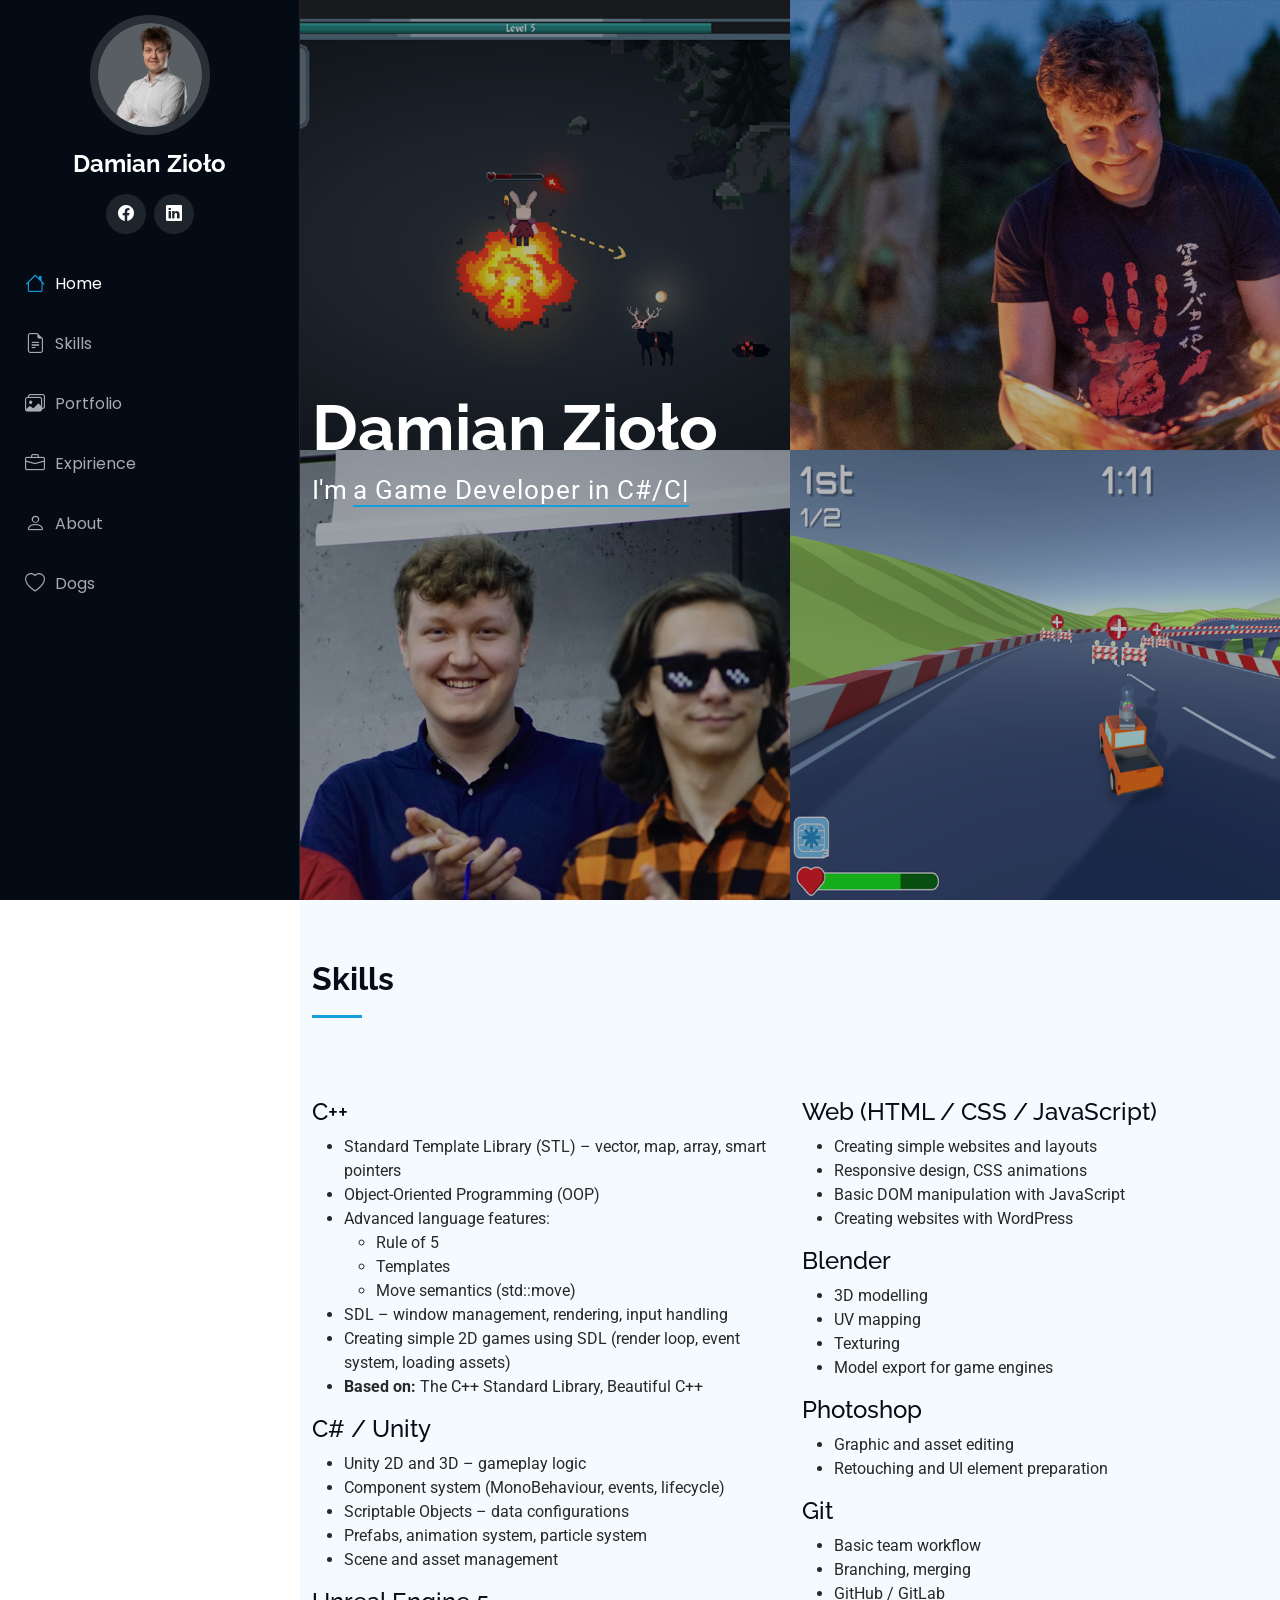
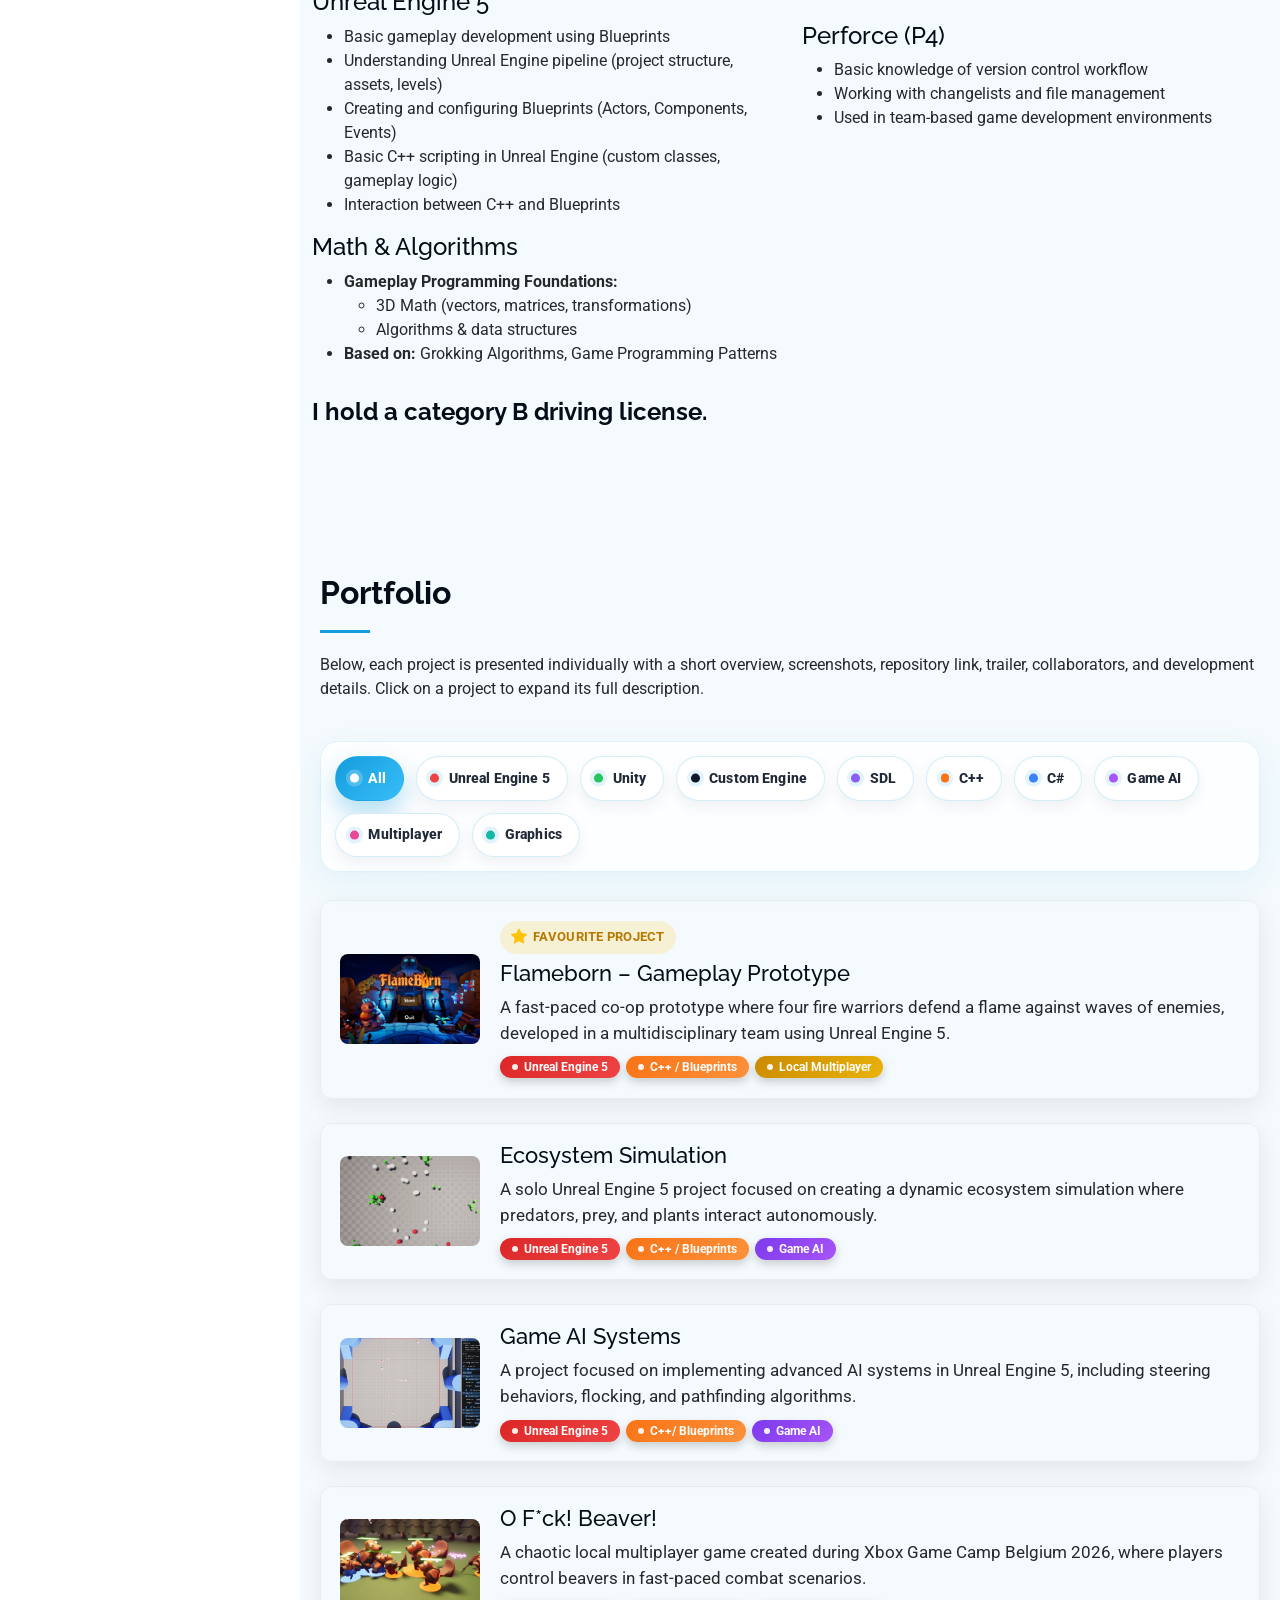
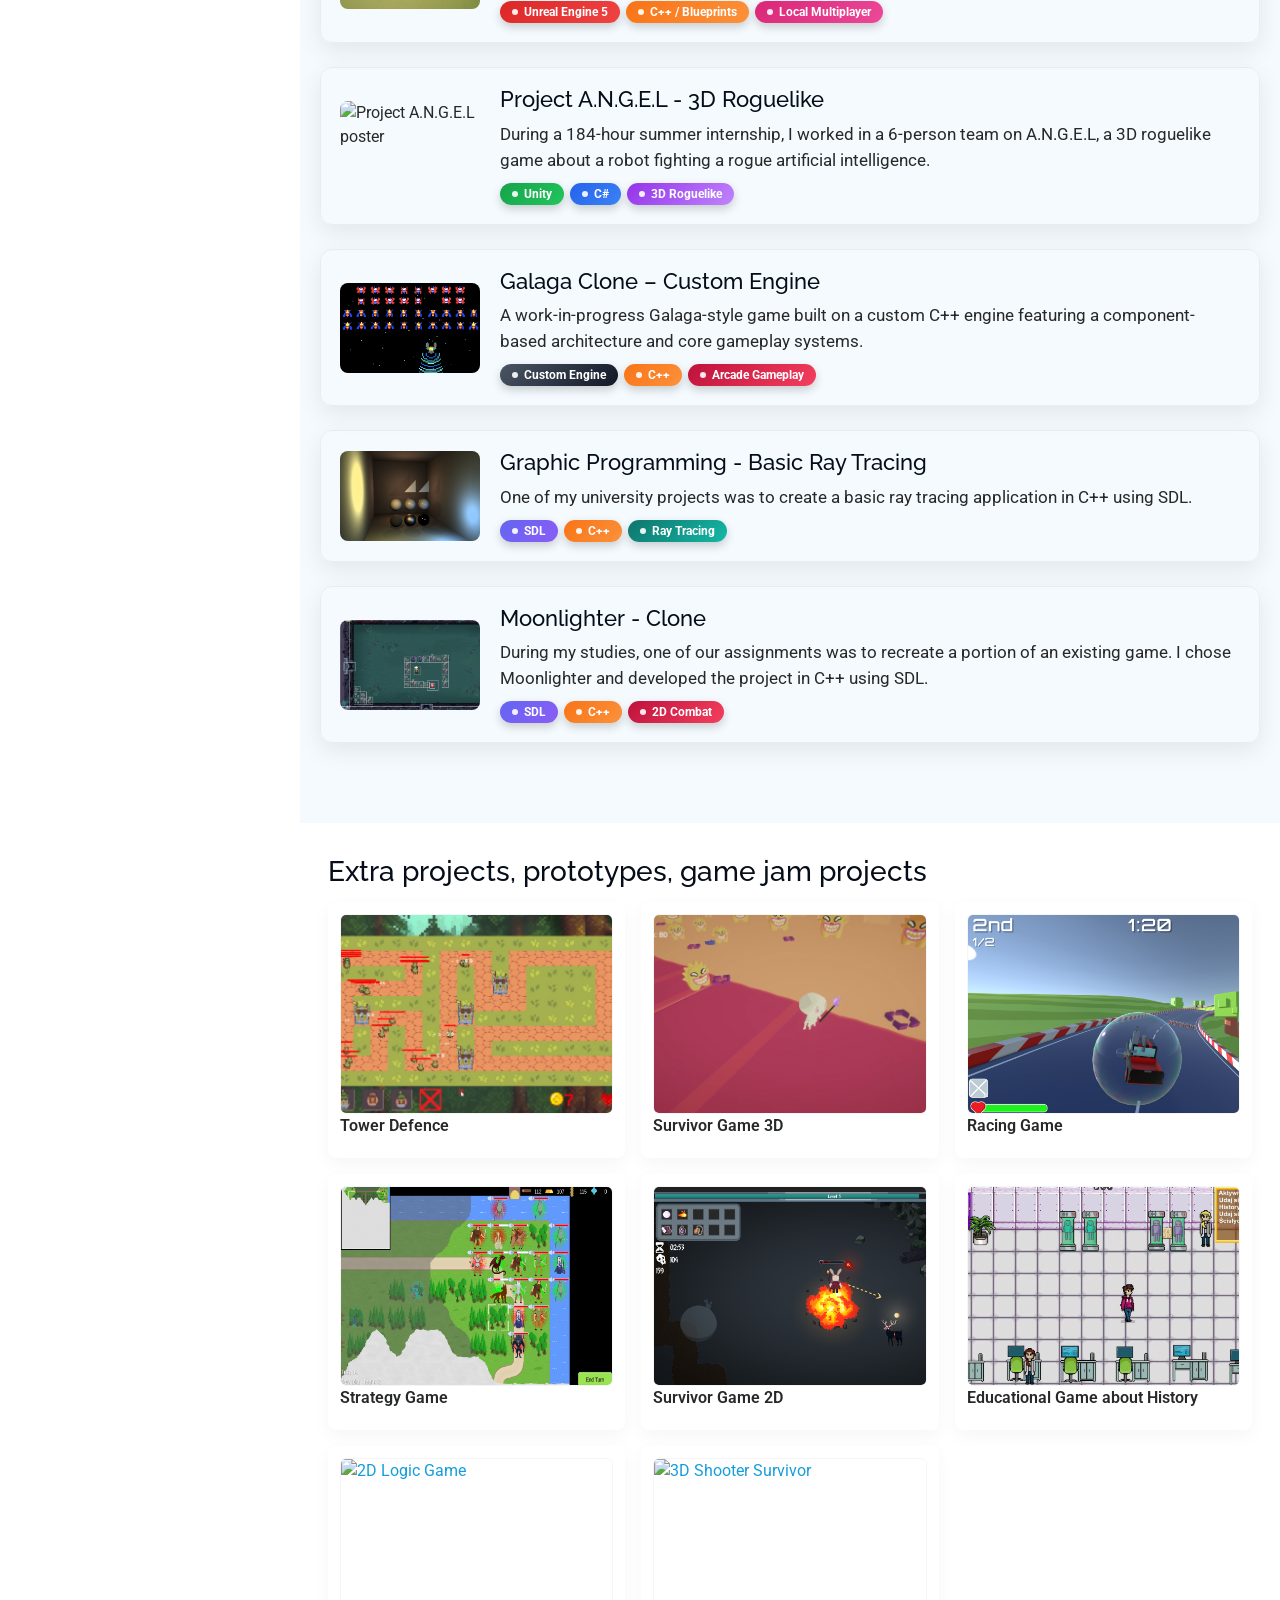
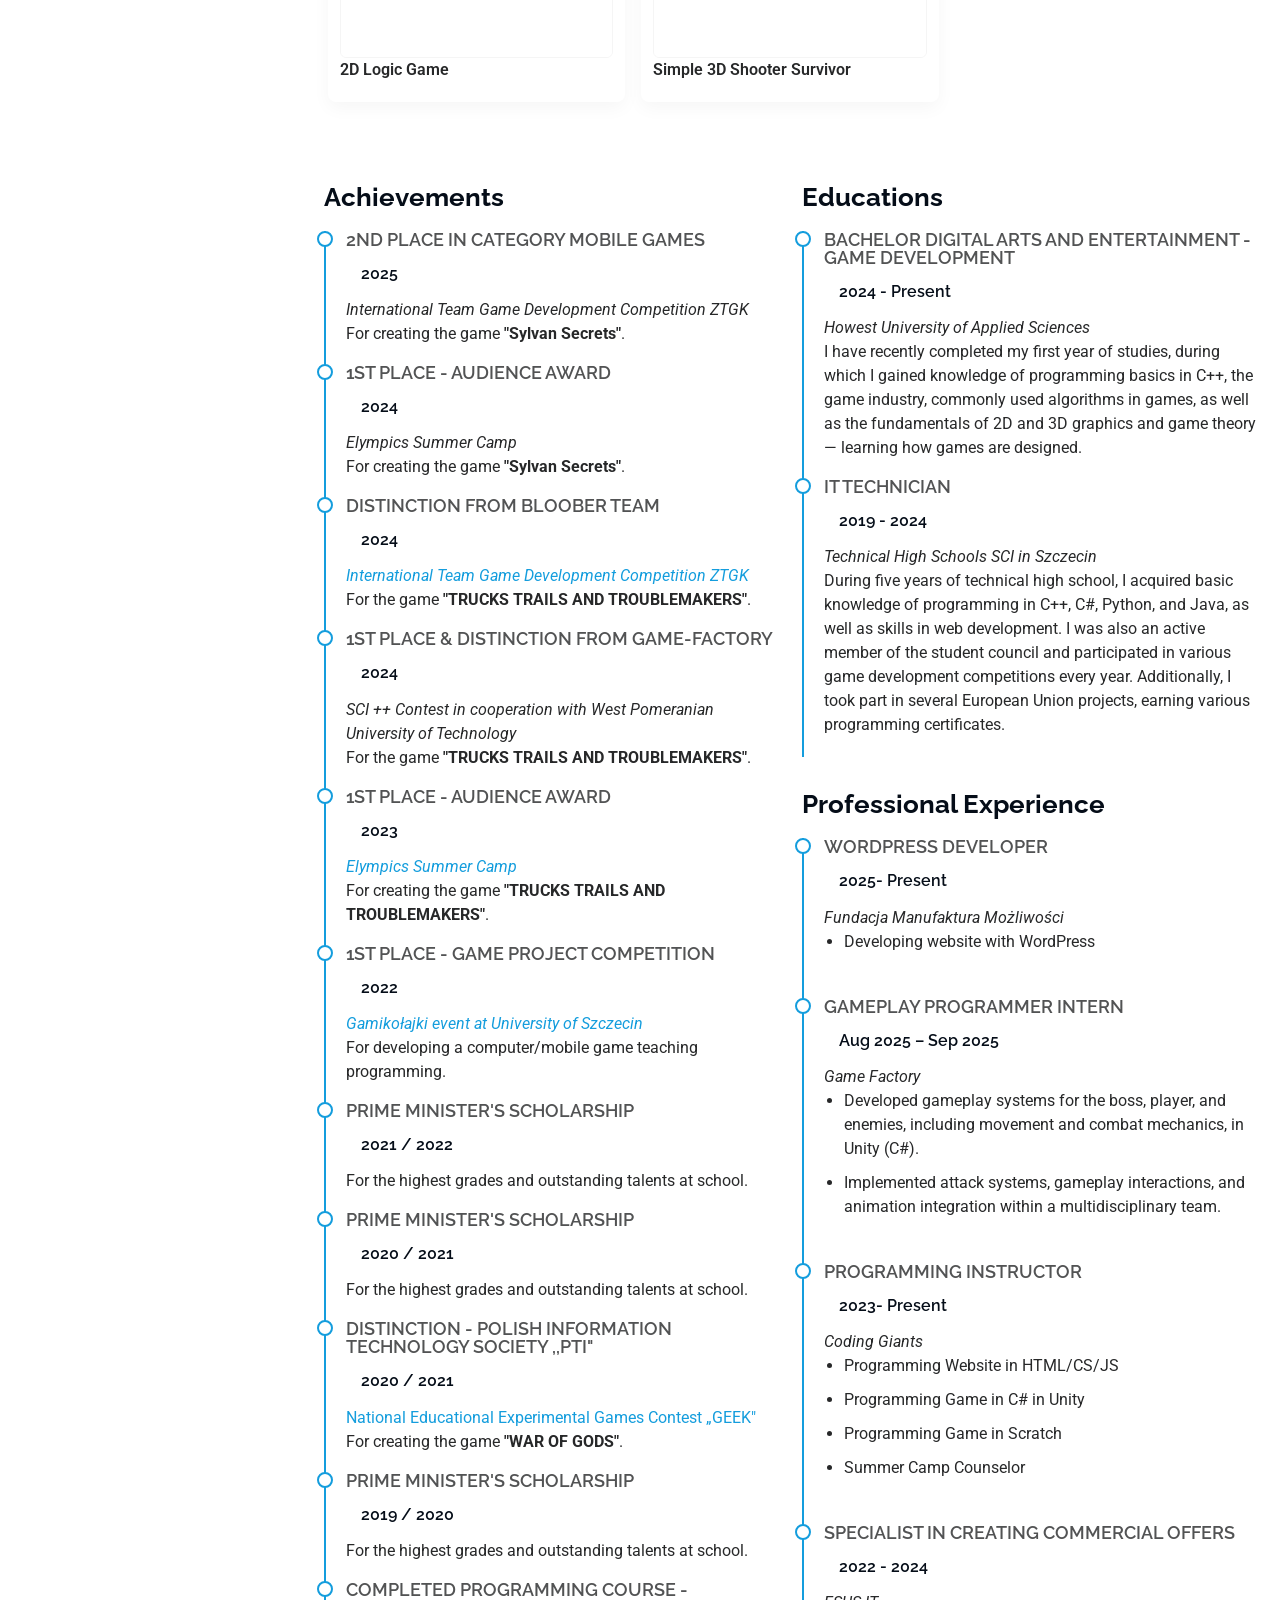
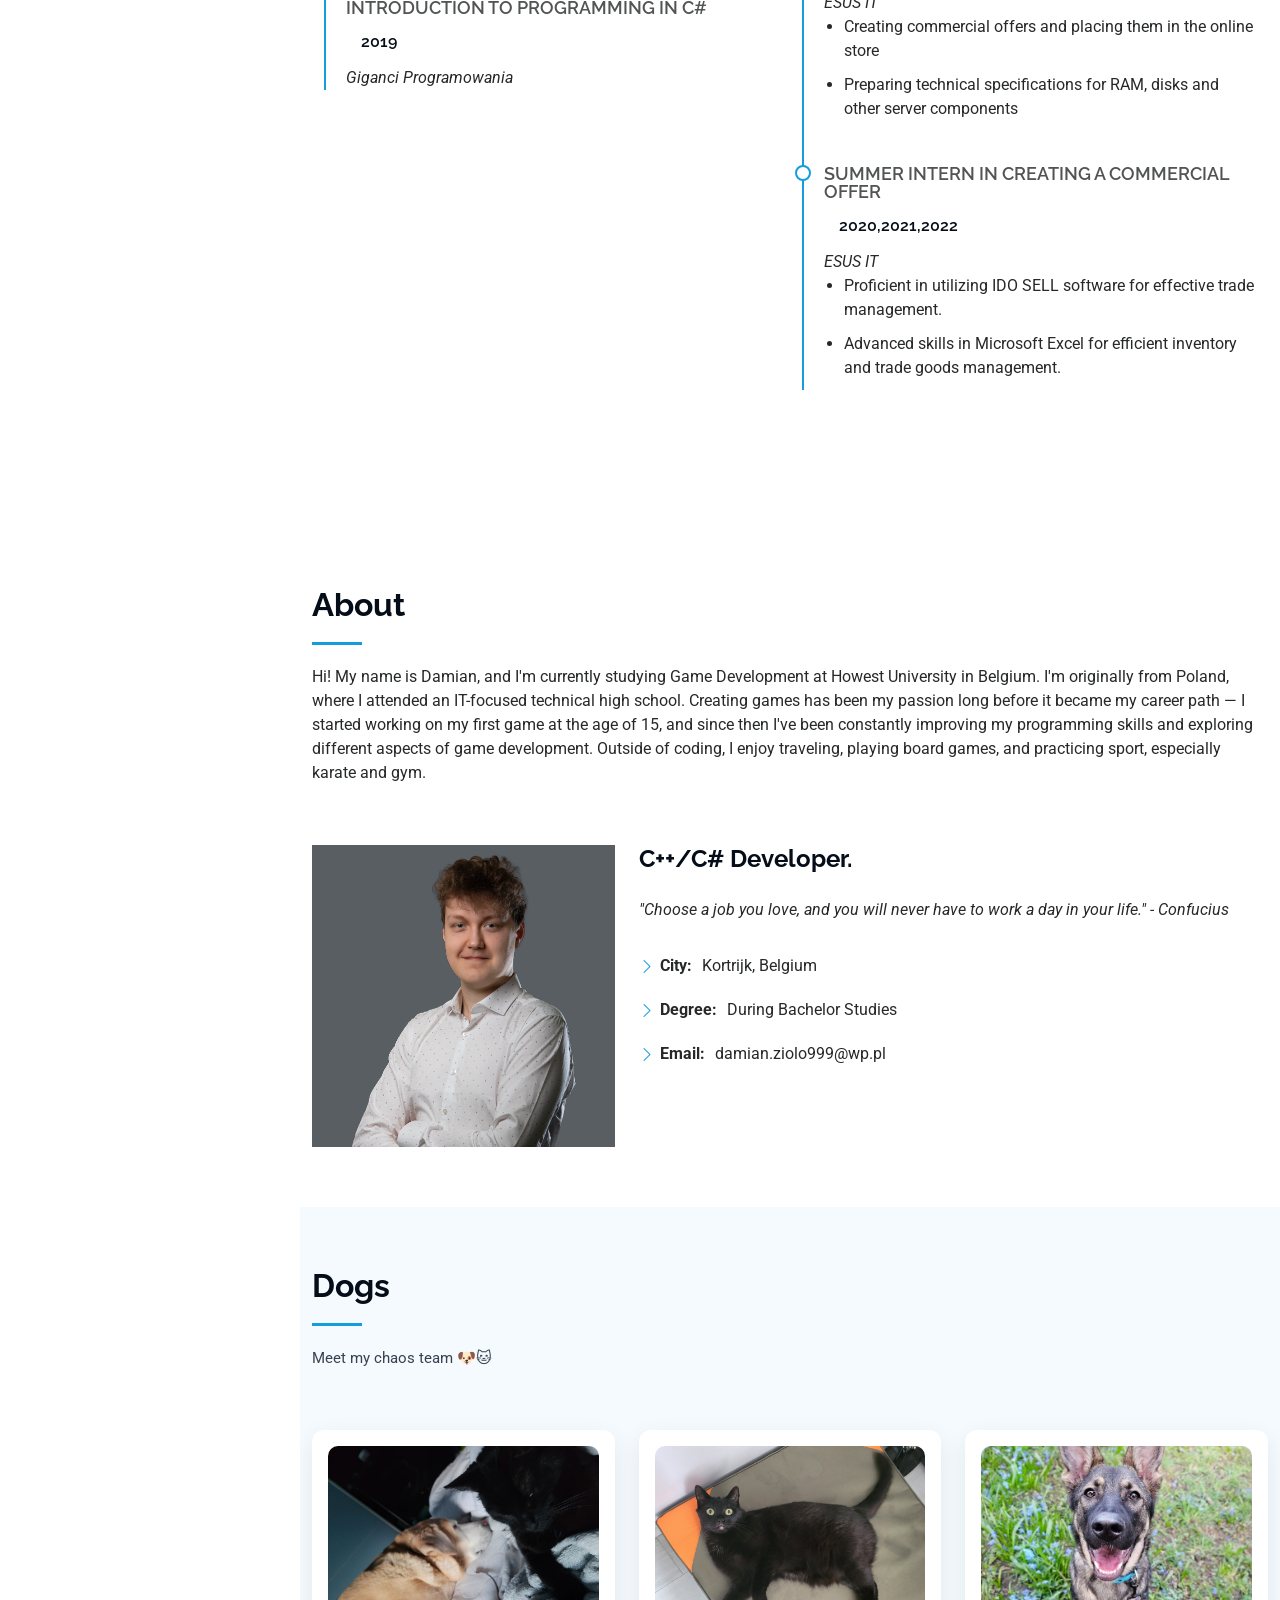
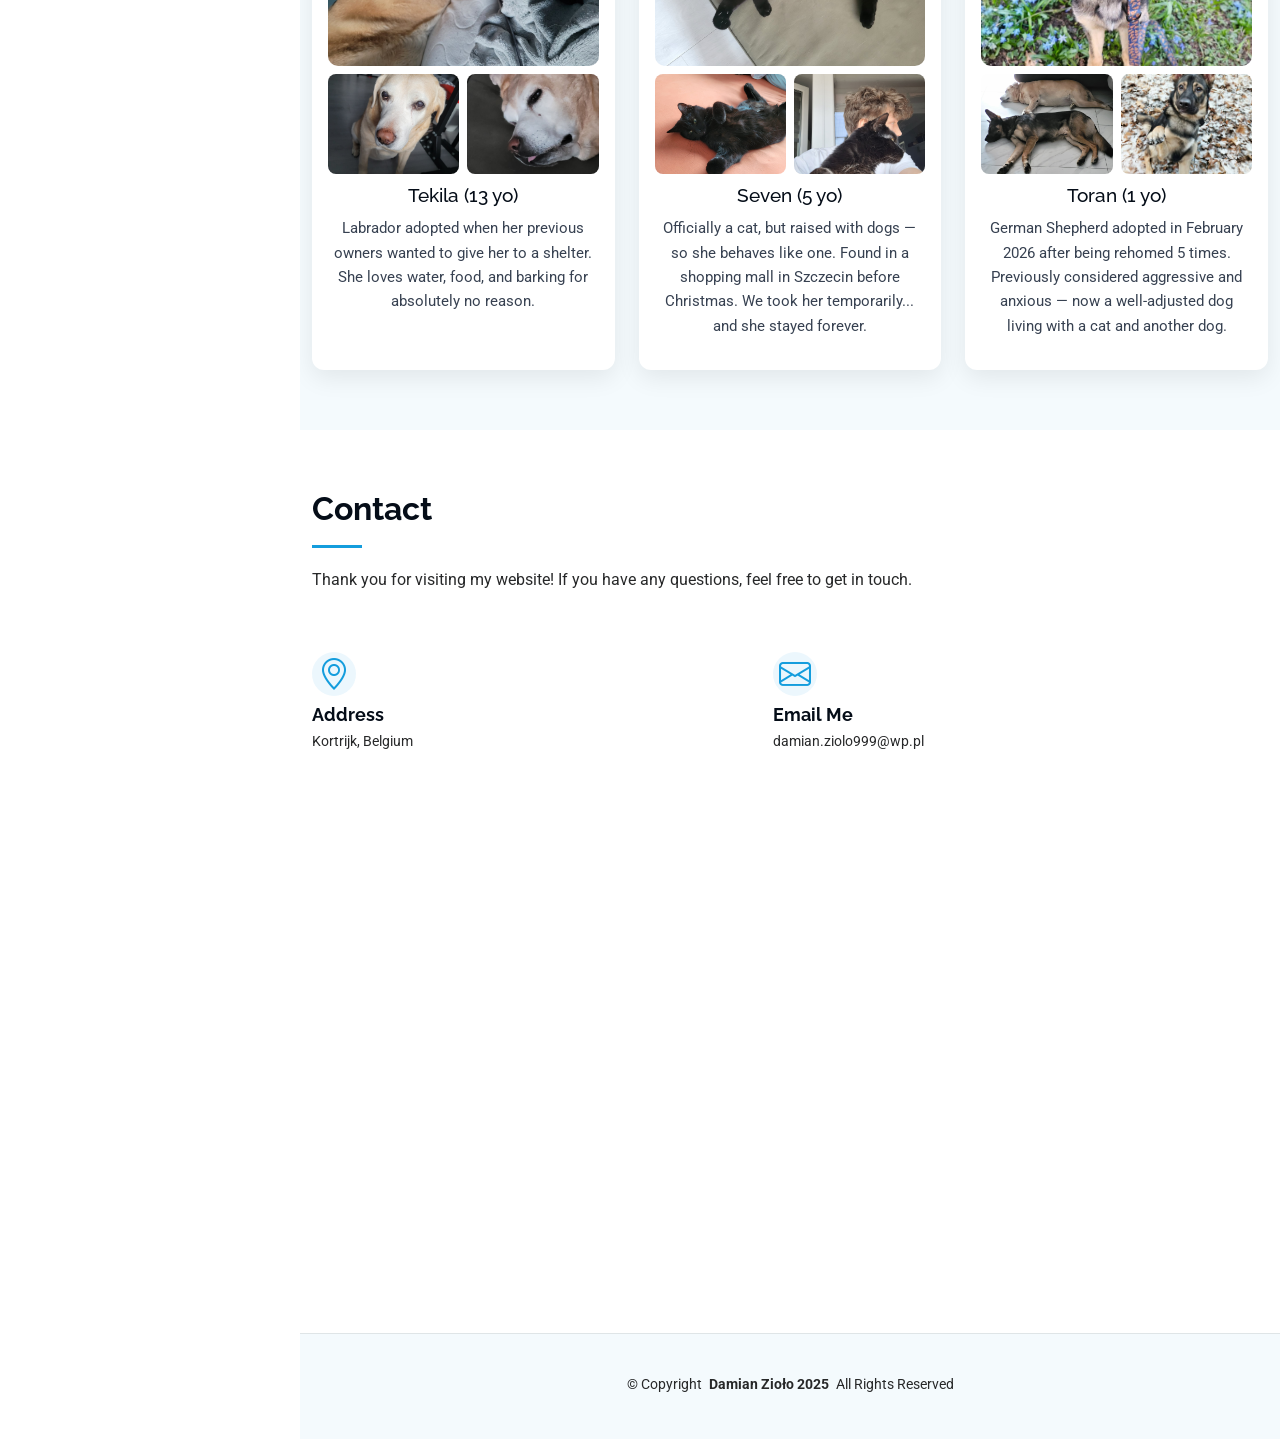
==== commit eb0bee81: "Added more picture for flameborn" ====
--- a/index.html
+++ b/index.html
@@ -39,24 +39,27 @@
     /* Project gallery carousel + fullscreen preview */
     .project-gallery {
       position: relative;
+      overflow: hidden;
+      padding: 0.5rem 3.25rem 1rem;
+      width: 100%;
+    }
+
+    .project-gallery-track {
       display: flex;
       gap: 1rem;
-      overflow-x: auto;
-      scroll-snap-type: x mandatory;
-      scroll-behavior: smooth;
-      padding: 0.5rem 3.25rem 1rem;
-      scrollbar-width: thin;
-    }
-
-    .project-gallery img,
-    .project-gallery .screenshot {
-      flex: 0 0 min(100%, 560px);
-      width: min(100%, 560px);
-      height: auto;
+      transition: transform 0.35s ease;
+      will-change: transform;
+    }
+
+    .project-gallery-track img,
+    .project-gallery-track .screenshot {
+      flex: 0 0 calc((100% - 1rem) / 2);
+      width: calc((100% - 1rem) / 2);
+      aspect-ratio: 16 / 9;
       object-fit: cover;
-      scroll-snap-align: center;
       cursor: zoom-in;
       border-radius: 12px;
+      display: block;
     }
 
     .gallery-btn {
@@ -143,7 +146,6 @@
       transform: translateY(-50%);
     }
 
-
     .project[data-favourite="true"] {
       border: 2px solid rgba(255, 193, 7, 0.55);
       box-shadow: 0 10px 30px rgba(255, 193, 7, 0.12);
@@ -174,6 +176,12 @@
       .project-gallery {
         padding-left: 2.75rem;
         padding-right: 2.75rem;
+      }
+
+      .project-gallery-track img,
+      .project-gallery-track .screenshot {
+        flex-basis: 100%;
+        width: 100%;
       }
 
       .gallery-btn,
@@ -736,6 +744,35 @@
             <a href="https://mariedem.itch.io/gp05flameborn" target="_blank" rel="noopener">
               <img src="assets/img/portfolio/Flameborn3.png" alt="Flameborn screenshot" class="screenshot">
             </a>
+
+            <a href="https://mariedem.itch.io/gp05flameborn" target="_blank" rel="noopener">
+              <img src="assets/img/portfolio/Flameborn4.png" alt="Flameborn screenshot" class="screenshot">
+            </a>
+
+            <a href="https://mariedem.itch.io/gp05flameborn" target="_blank" rel="noopener">
+              <img src="assets/img/portfolio/Flameborn5.png" alt="Flameborn screenshot" class="screenshot">
+            </a>
+
+            <a href="https://mariedem.itch.io/gp05flameborn" target="_blank" rel="noopener">
+              <img src="assets/img/portfolio/Flameborn6.png" alt="Flameborn screenshot" class="screenshot">
+            </a>
+
+            <a href="https://mariedem.itch.io/gp05flameborn" target="_blank" rel="noopener">
+              <img src="assets/img/portfolio/Flameborn7.png" alt="Flameborn screenshot" class="screenshot">
+            </a>
+
+            <a href="https://mariedem.itch.io/gp05flameborn" target="_blank" rel="noopener">
+              <img src="assets/img/portfolio/Flameborn8.png" alt="Flameborn screenshot" class="screenshot">
+            </a>
+
+            <a href="https://mariedem.itch.io/gp05flameborn" target="_blank" rel="noopener">
+              <img src="assets/img/portfolio/Flameborn9.png" alt="Flameborn screenshot" class="screenshot">
+            </a>
+
+             <a href="https://mariedem.itch.io/gp05flameborn" target="_blank" rel="noopener">
+              <img src="assets/img/portfolio/Flameborn10.png" alt="Flameborn screenshot" class="screenshot">
+            </a>
+
           </div>
 
           <section class="project-details">
@@ -1446,34 +1483,62 @@
         });
 
         const images = Array.from(gallery.querySelectorAll("img"));
+        if (!images.length) return;
+
+        gallery.innerHTML = "";
+
+        const track = document.createElement("div");
+        track.className = "project-gallery-track";
+
         images.forEach((img, index) => {
           img.addEventListener("click", () => openModal(images, index));
+          track.appendChild(img);
         });
 
-        if (images.length > 1) {
-          const prevBtn = document.createElement("button");
-          const nextBtn = document.createElement("button");
-
-          prevBtn.type = "button";
-          nextBtn.type = "button";
-          prevBtn.className = "gallery-btn prev";
-          nextBtn.className = "gallery-btn next";
-          prevBtn.setAttribute("aria-label", "Previous screenshot");
-          nextBtn.setAttribute("aria-label", "Next screenshot");
-          prevBtn.innerHTML = "&#10094;";
-          nextBtn.innerHTML = "&#10095;";
-
-          prevBtn.addEventListener("click", () => {
-            gallery.scrollBy({ left: -gallery.clientWidth * 0.85, behavior: "smooth" });
-          });
-
-          nextBtn.addEventListener("click", () => {
-            gallery.scrollBy({ left: gallery.clientWidth * 0.85, behavior: "smooth" });
-          });
-
-          gallery.prepend(prevBtn);
-          gallery.append(nextBtn);
-        }
+        let currentIndex = 0;
+
+        const visibleCount = () => window.matchMedia("(max-width: 768px)").matches ? 1 : 2;
+
+        const maxIndex = () => Math.max(0, images.length - visibleCount());
+
+        const updateGallery = () => {
+          currentIndex = Math.min(currentIndex, maxIndex());
+
+          const imageWidth = images[0].getBoundingClientRect().width;
+          const gap = parseFloat(window.getComputedStyle(track).gap) || 0;
+          const offset = currentIndex * (imageWidth + gap);
+
+          track.style.transform = `translateX(-${offset}px)`;
+        };
+
+        const prevBtn = document.createElement("button");
+        const nextBtn = document.createElement("button");
+
+        prevBtn.type = "button";
+        nextBtn.type = "button";
+        prevBtn.className = "gallery-btn prev";
+        nextBtn.className = "gallery-btn next";
+        prevBtn.setAttribute("aria-label", "Previous screenshot");
+        nextBtn.setAttribute("aria-label", "Next screenshot");
+        prevBtn.innerHTML = "&#10094;";
+        nextBtn.innerHTML = "&#10095;";
+
+        prevBtn.addEventListener("click", () => {
+          currentIndex = currentIndex <= 0 ? maxIndex() : currentIndex - 1;
+          updateGallery();
+        });
+
+        nextBtn.addEventListener("click", () => {
+          currentIndex = currentIndex >= maxIndex() ? 0 : currentIndex + 1;
+          updateGallery();
+        });
+
+        gallery.appendChild(prevBtn);
+        gallery.appendChild(track);
+        gallery.appendChild(nextBtn);
+
+        updateGallery();
+        window.addEventListener("resize", updateGallery);
       });
 
       closeBtn.addEventListener("click", closeModal);
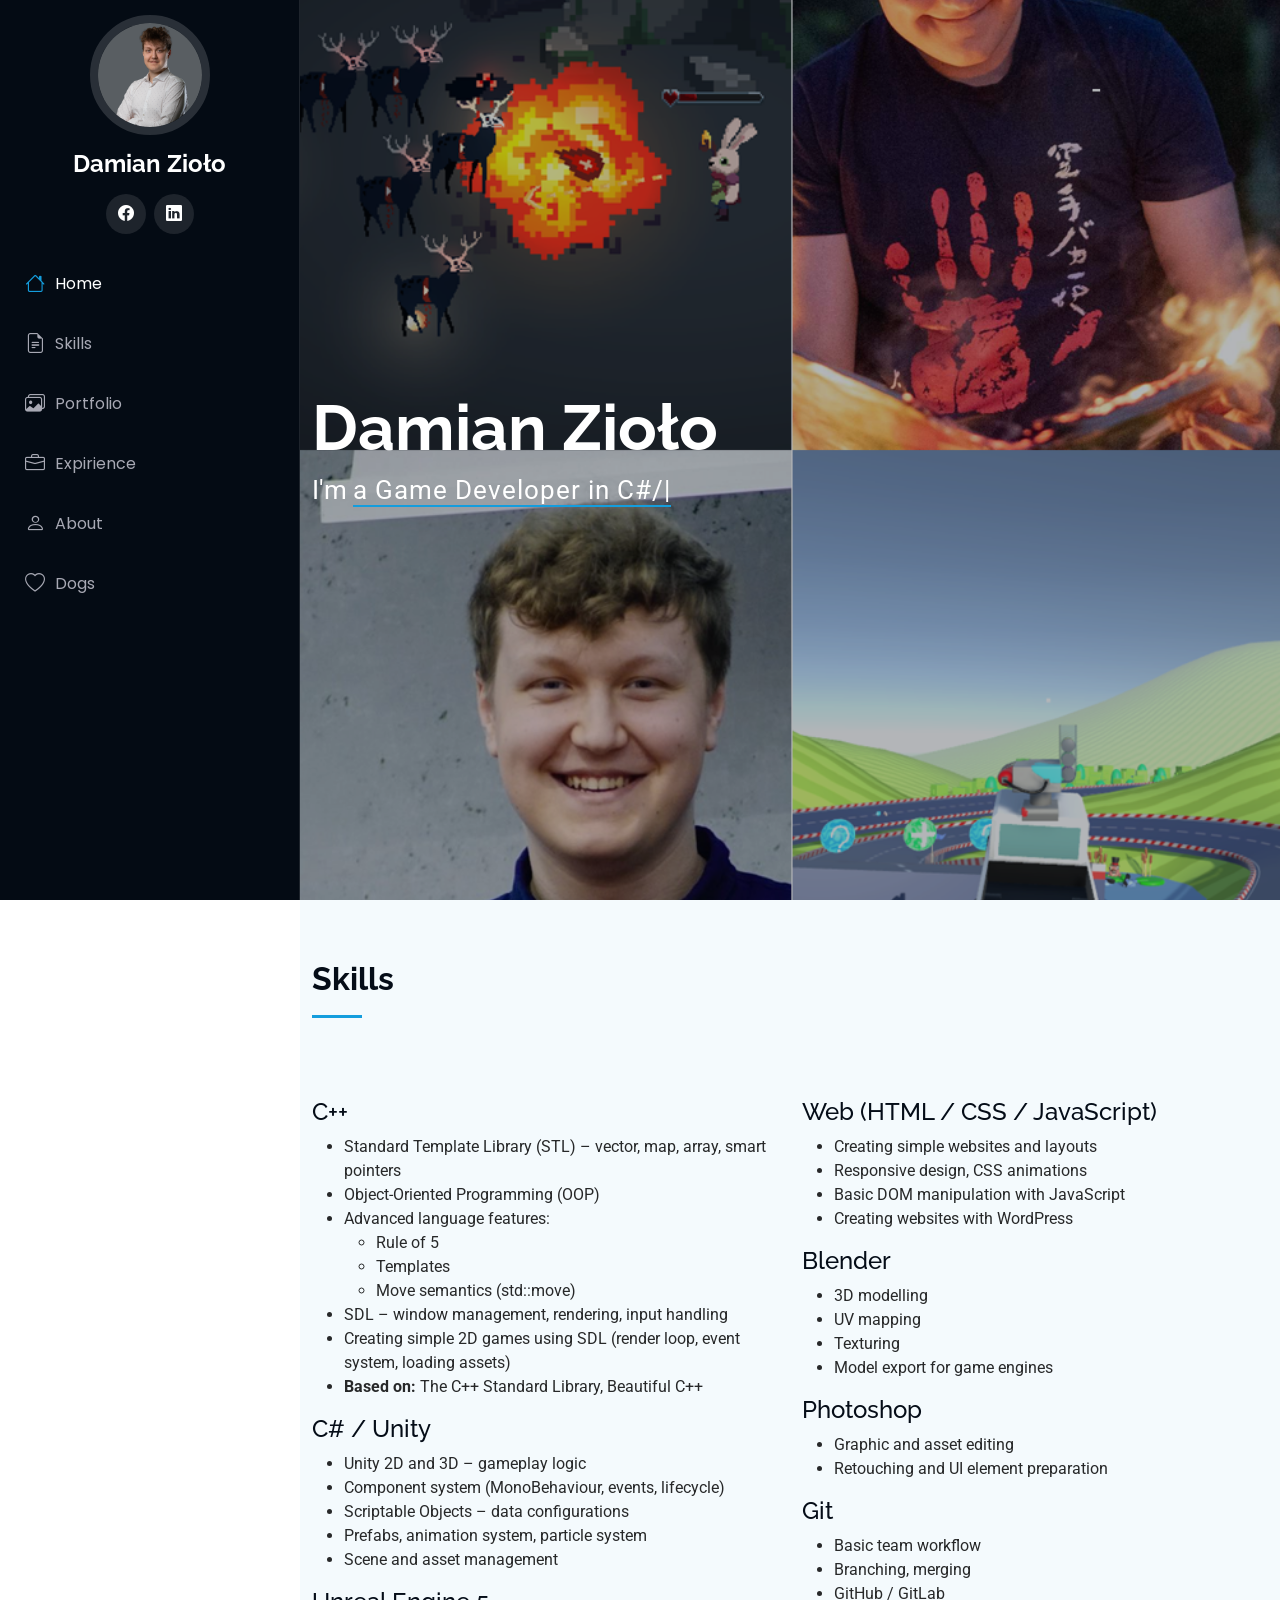
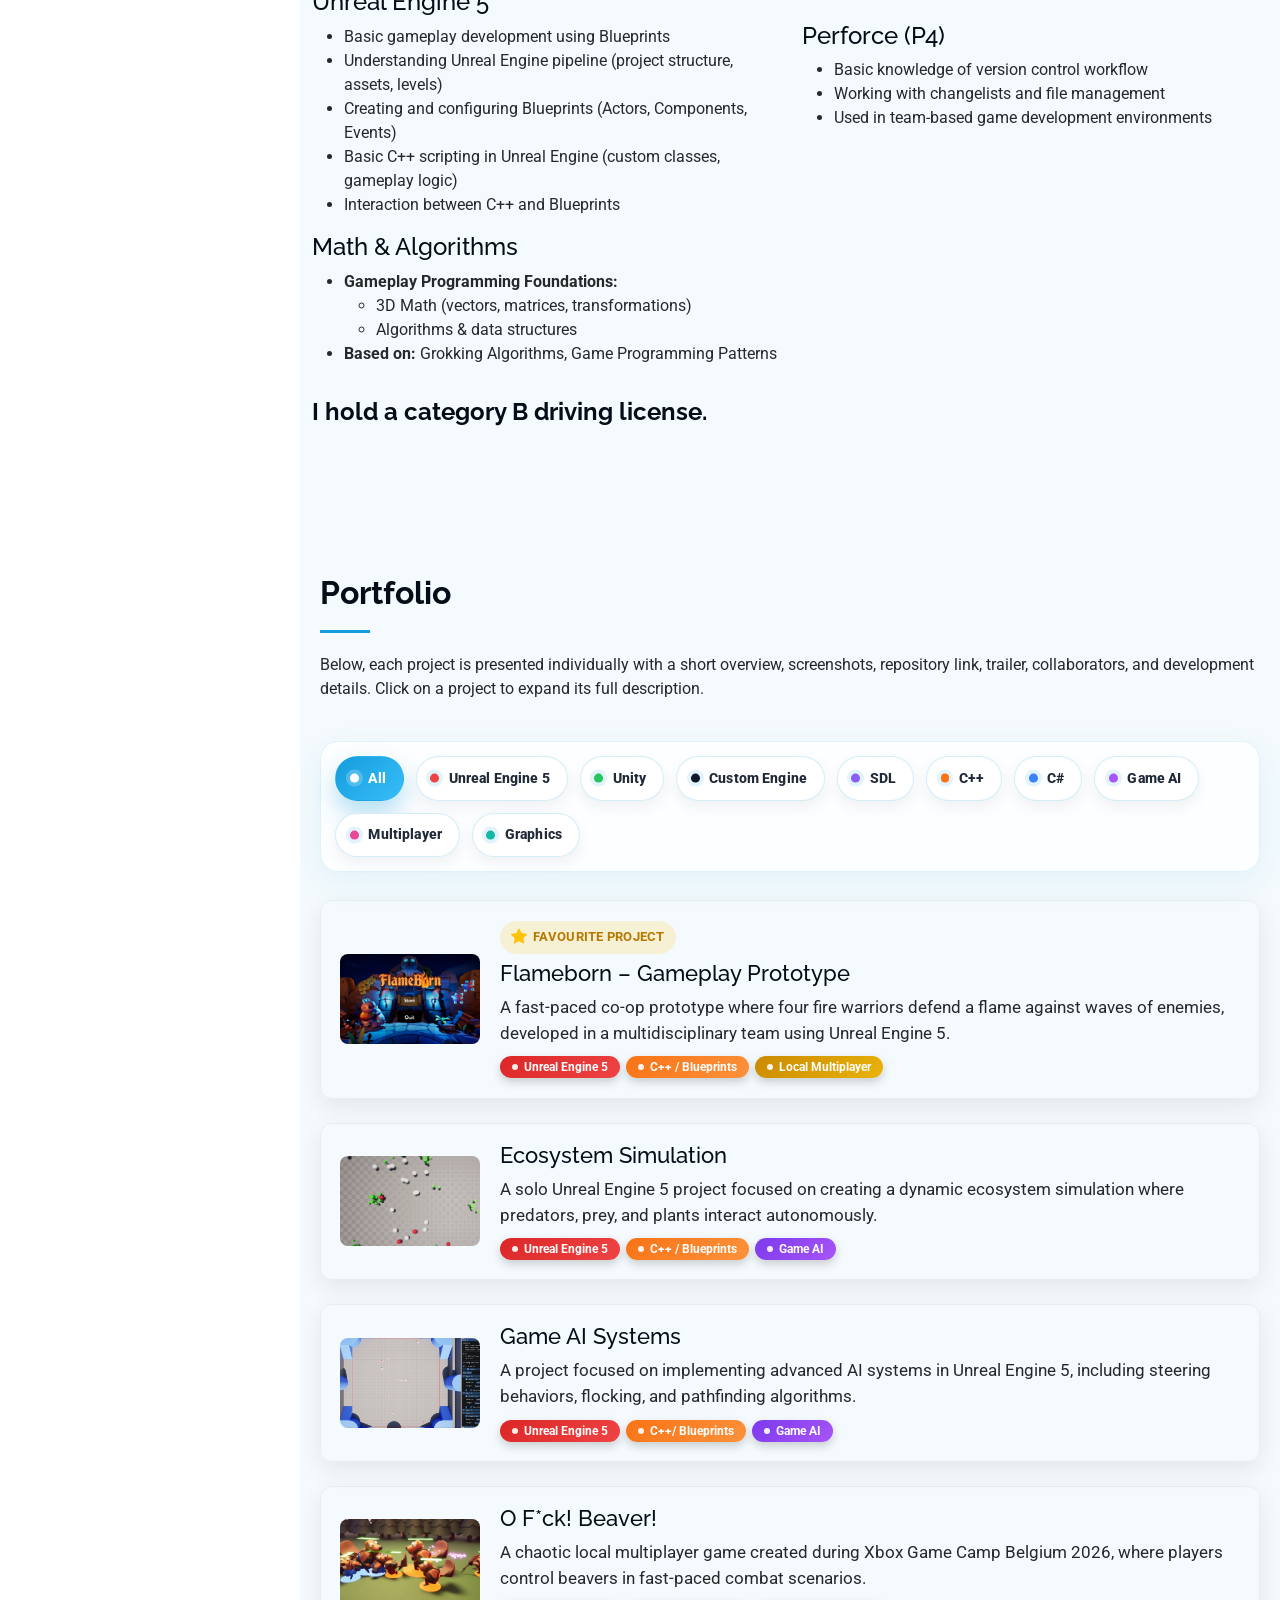
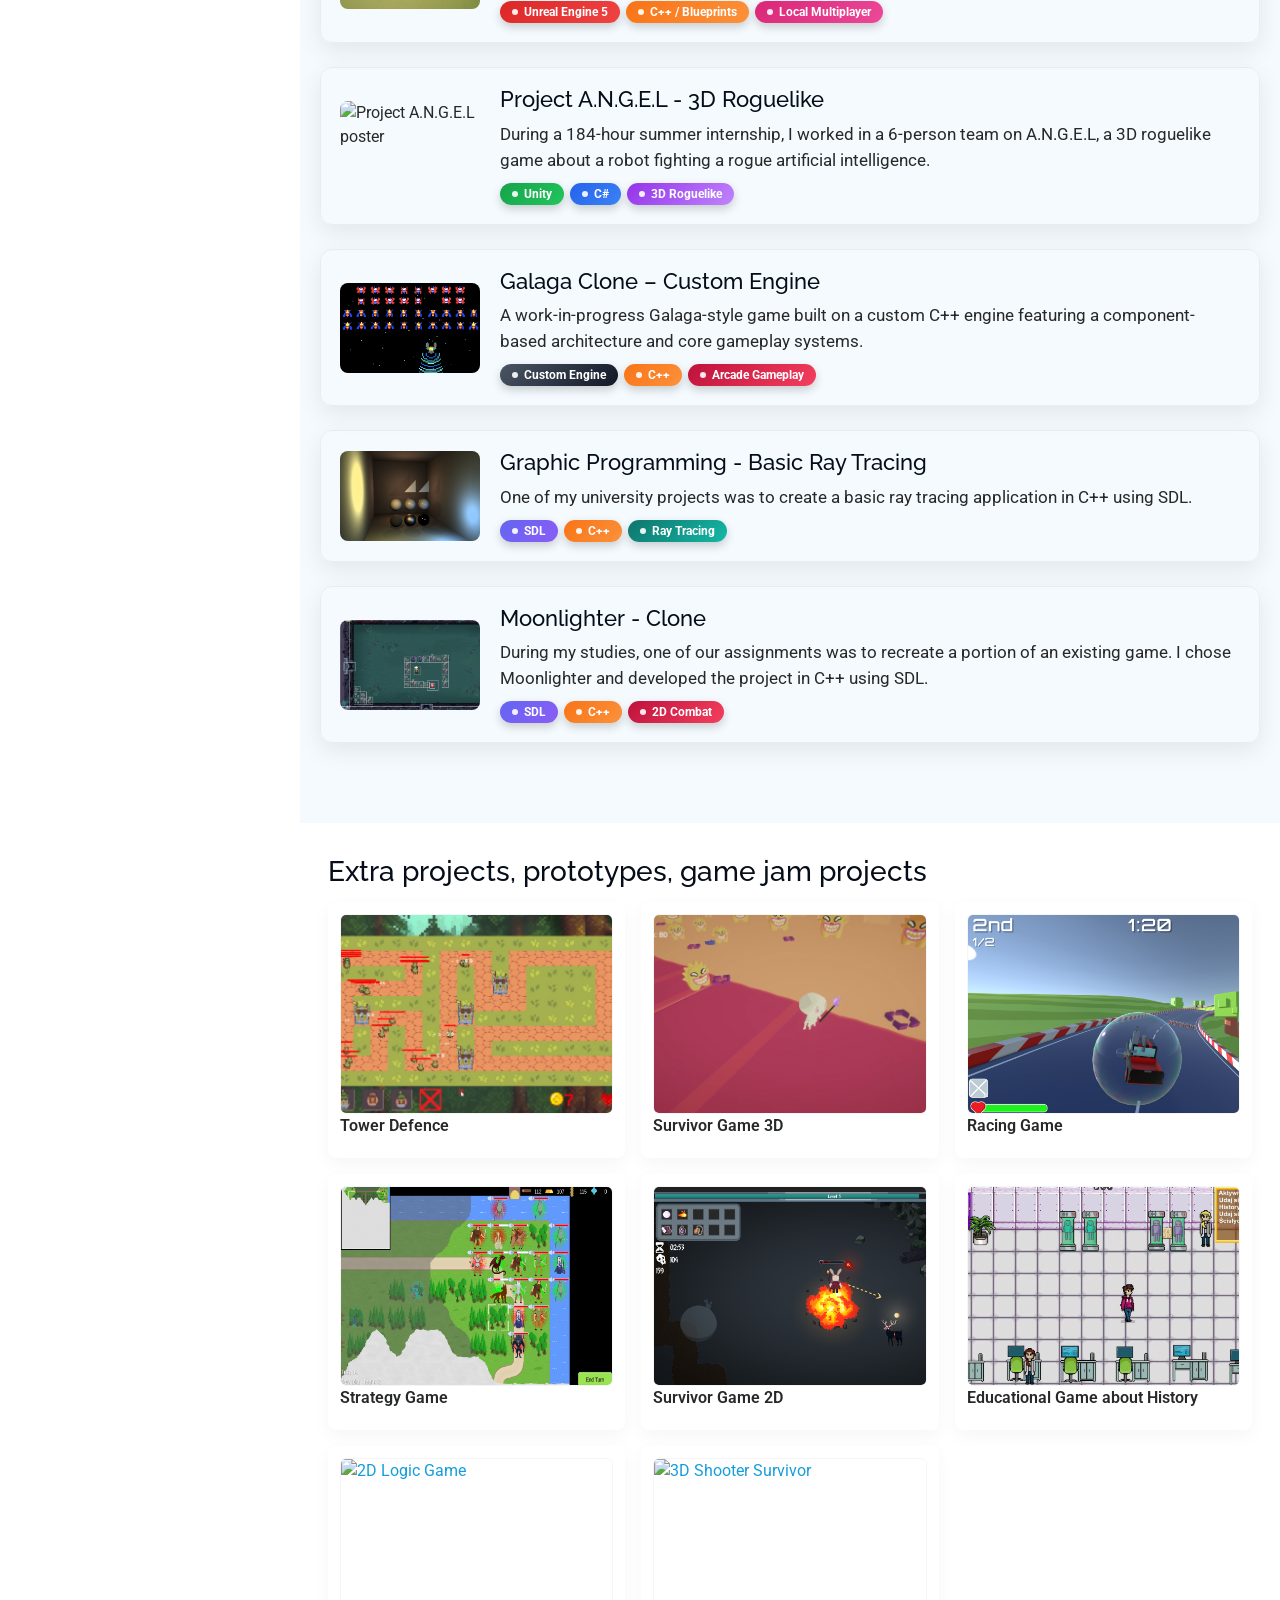
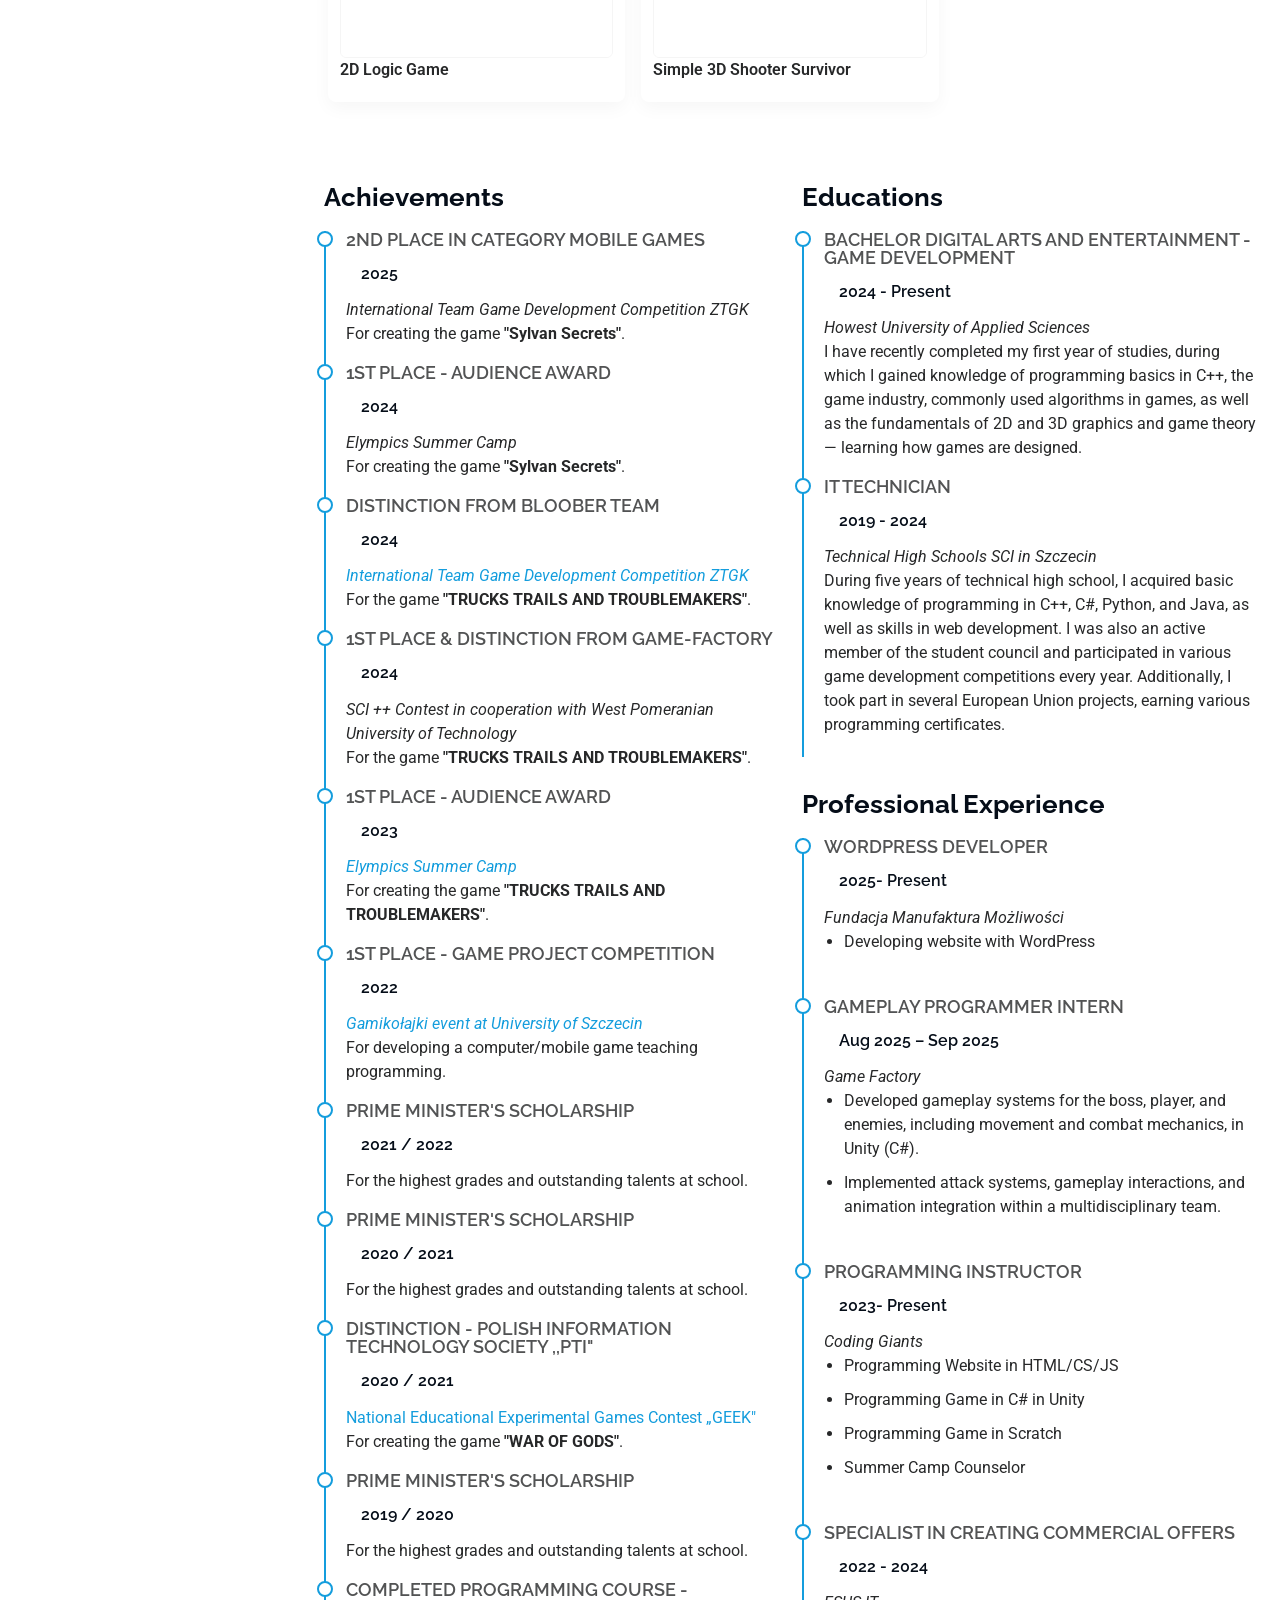
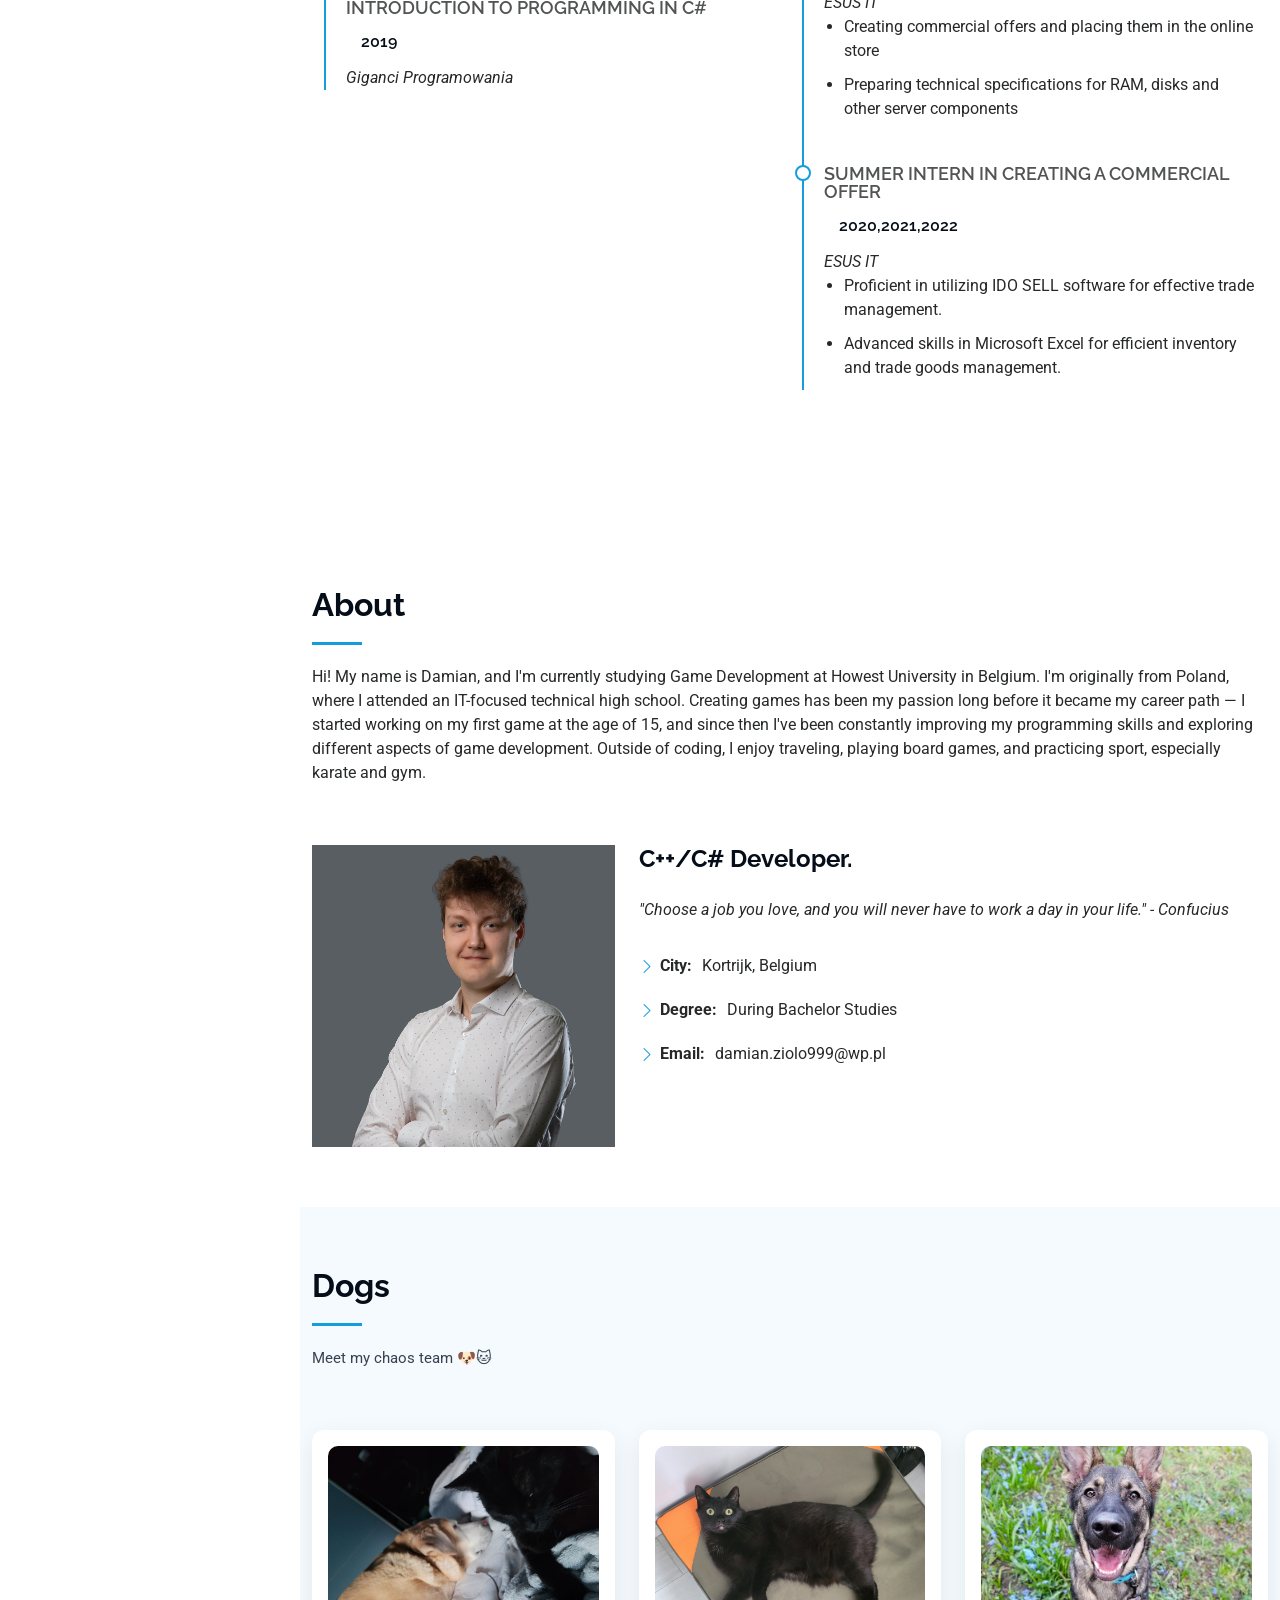
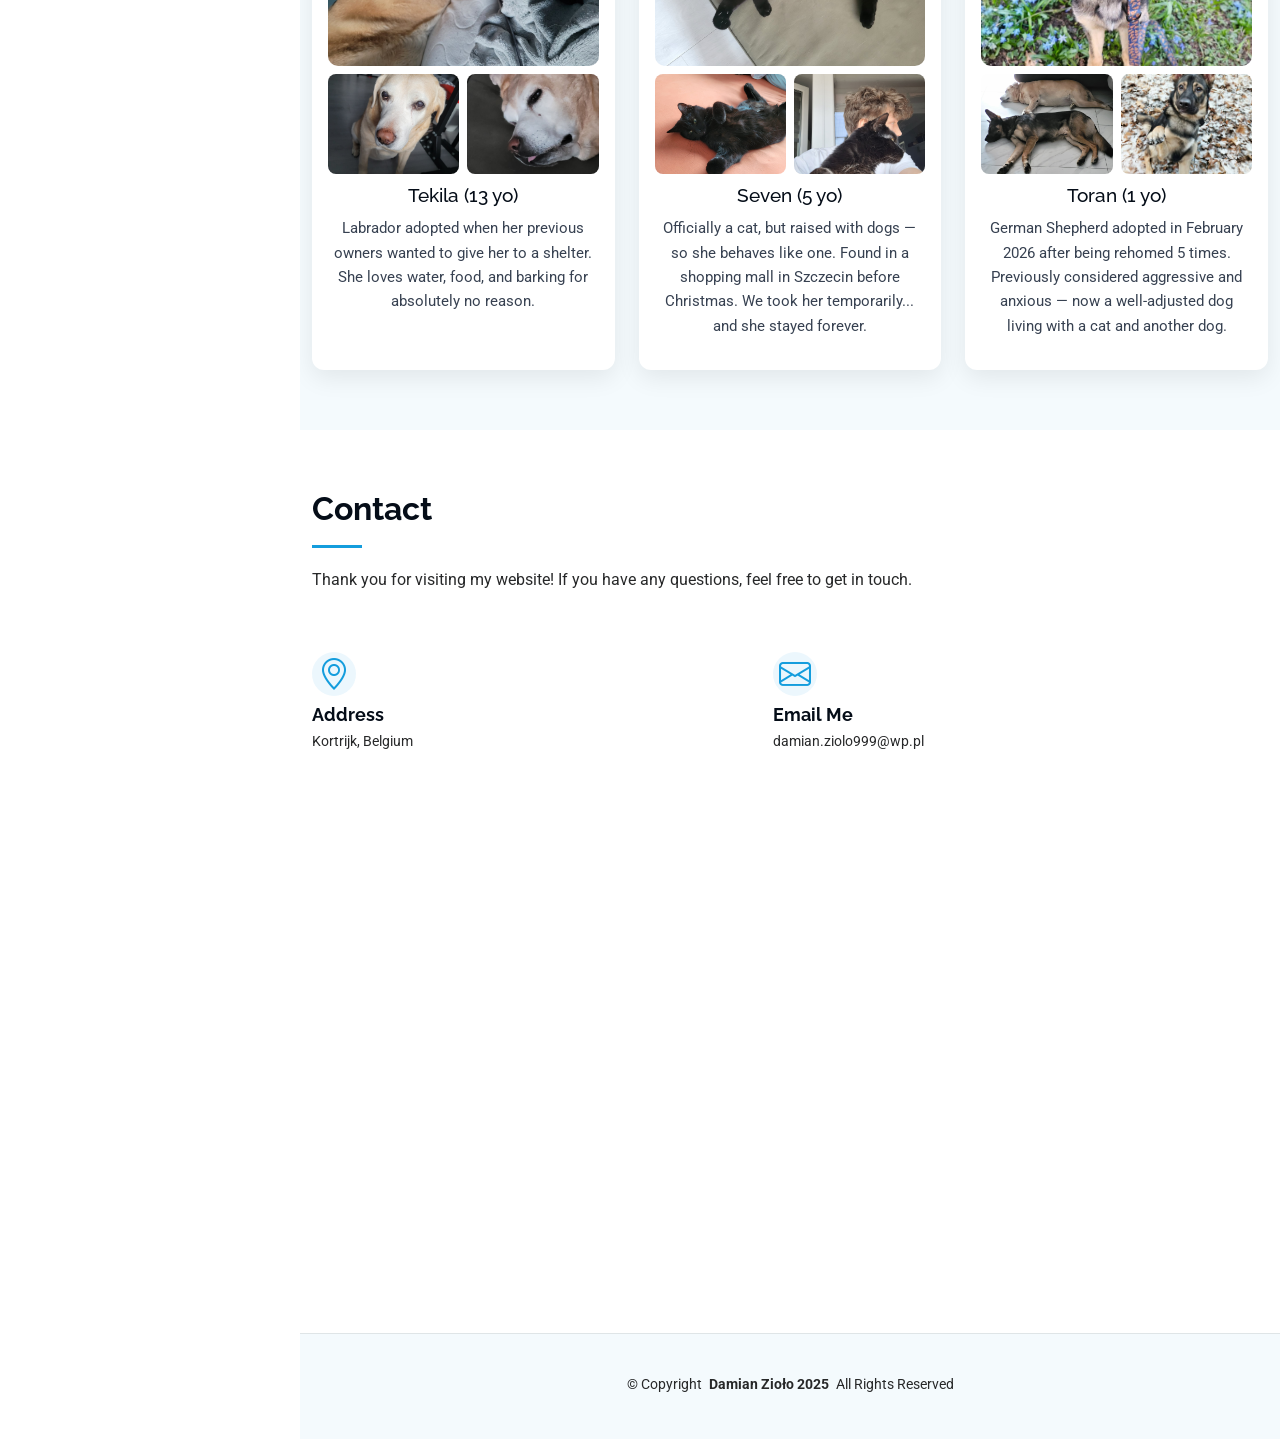
==== commit 80a269c6: "Added cliclable dog pictures" ====
--- a/index.html
+++ b/index.html
@@ -413,6 +413,9 @@
 
             <a href="https://youtu.be/6L3iCD9D_PE?si=7ytVPufs7t-VQVvZ" target="_blank" rel="noopener">
               <img src="assets/img/portfolio/bober3.png" alt="O F*ck! Beaver screenshot" class="screenshot">
+            </a>
+            <a href="https://youtu.be/6L3iCD9D_PE?si=7ytVPufs7t-VQVvZ" target="_blank" rel="noopener">
+              <img src="assets/img/portfolio/bober4.png" alt="O F*ck! Beaver screenshot" class="screenshot">
             </a>
           </div>
 
@@ -1439,6 +1442,7 @@
   <script>
     document.addEventListener("DOMContentLoaded", () => {
       const galleries = Array.from(document.querySelectorAll(".project-body .media"));
+      const dogImages = Array.from(document.querySelectorAll(".dog-gallery img"));
       const modal = document.getElementById("image-modal");
       const modalImg = modal.querySelector("img");
       const closeBtn = modal.querySelector(".modal-close");
@@ -1482,6 +1486,14 @@
           }
         });
 
+      dogImages.forEach((img, index) => {
+        img.style.cursor = "zoom-in";
+
+        img.addEventListener("click", () => {
+          openModal(dogImages, index);
+        });
+      });
+
         const images = Array.from(gallery.querySelectorAll("img"));
         if (!images.length) return;
 
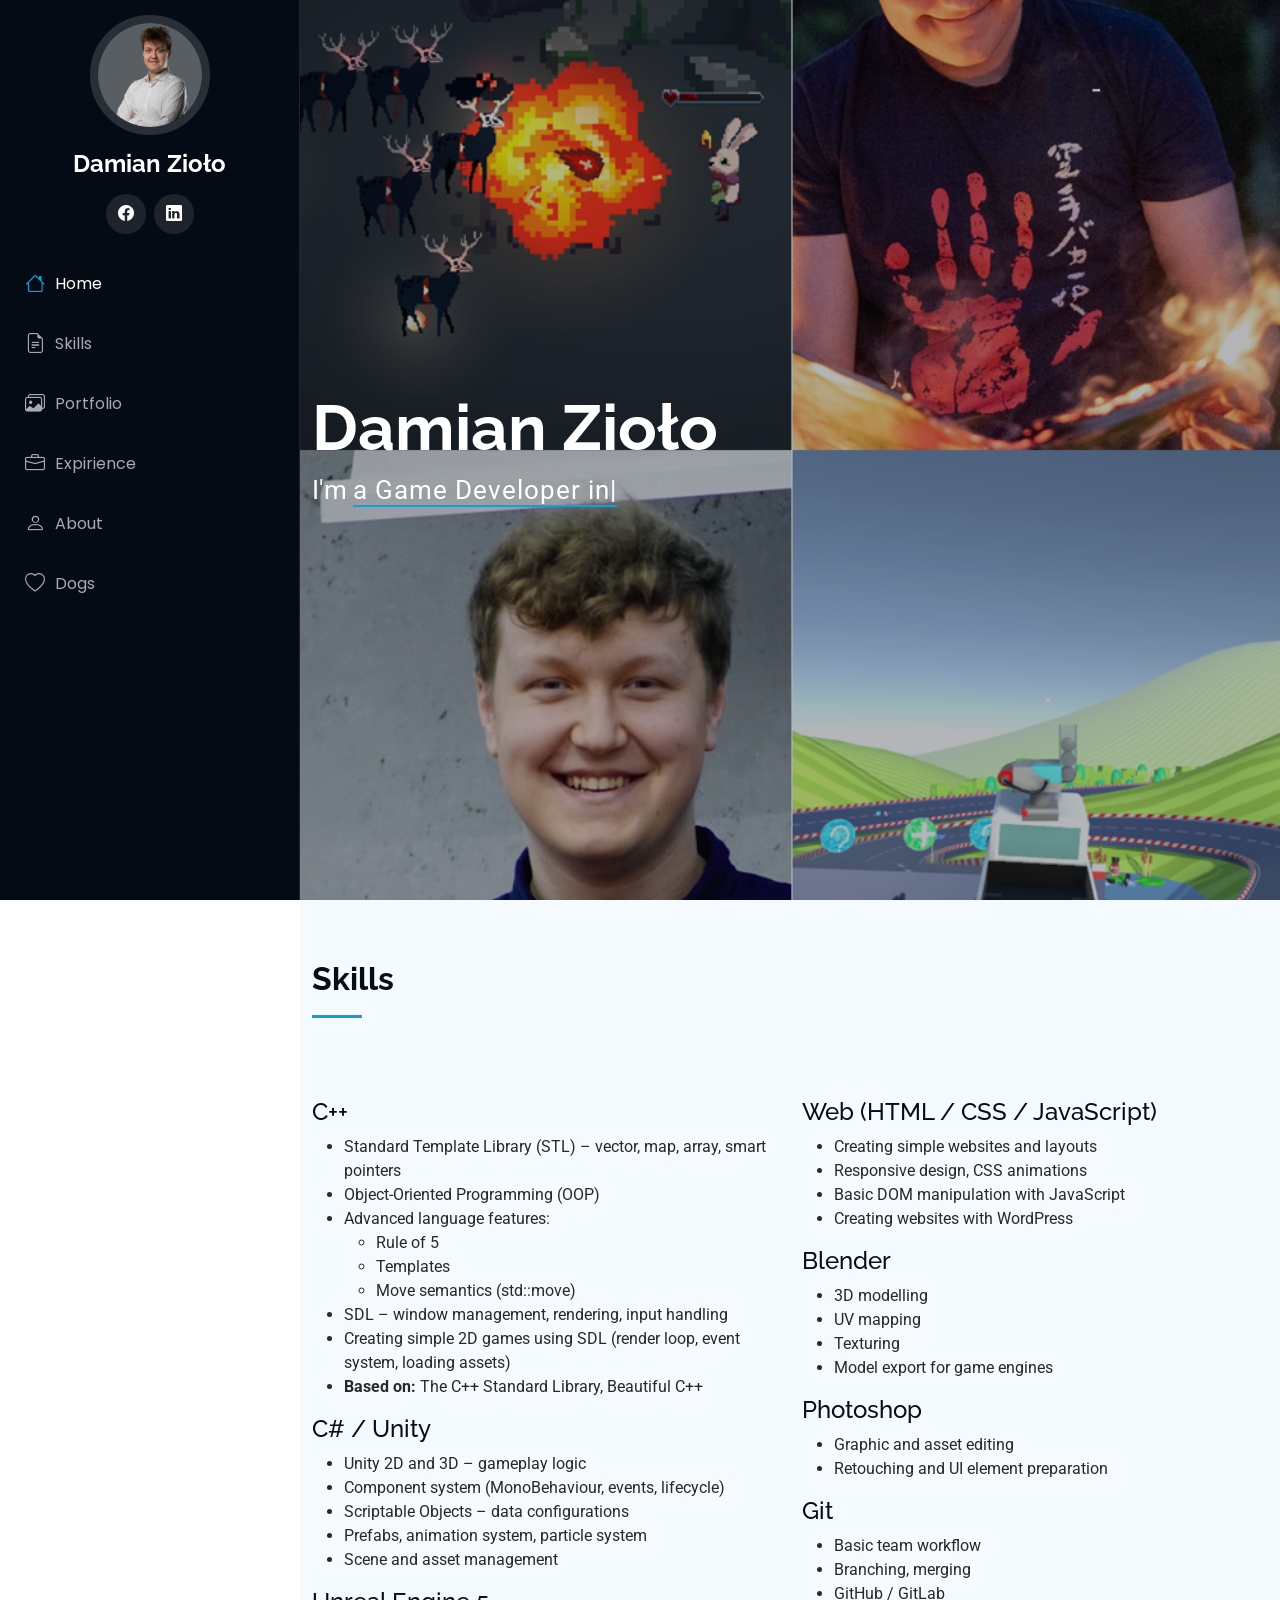
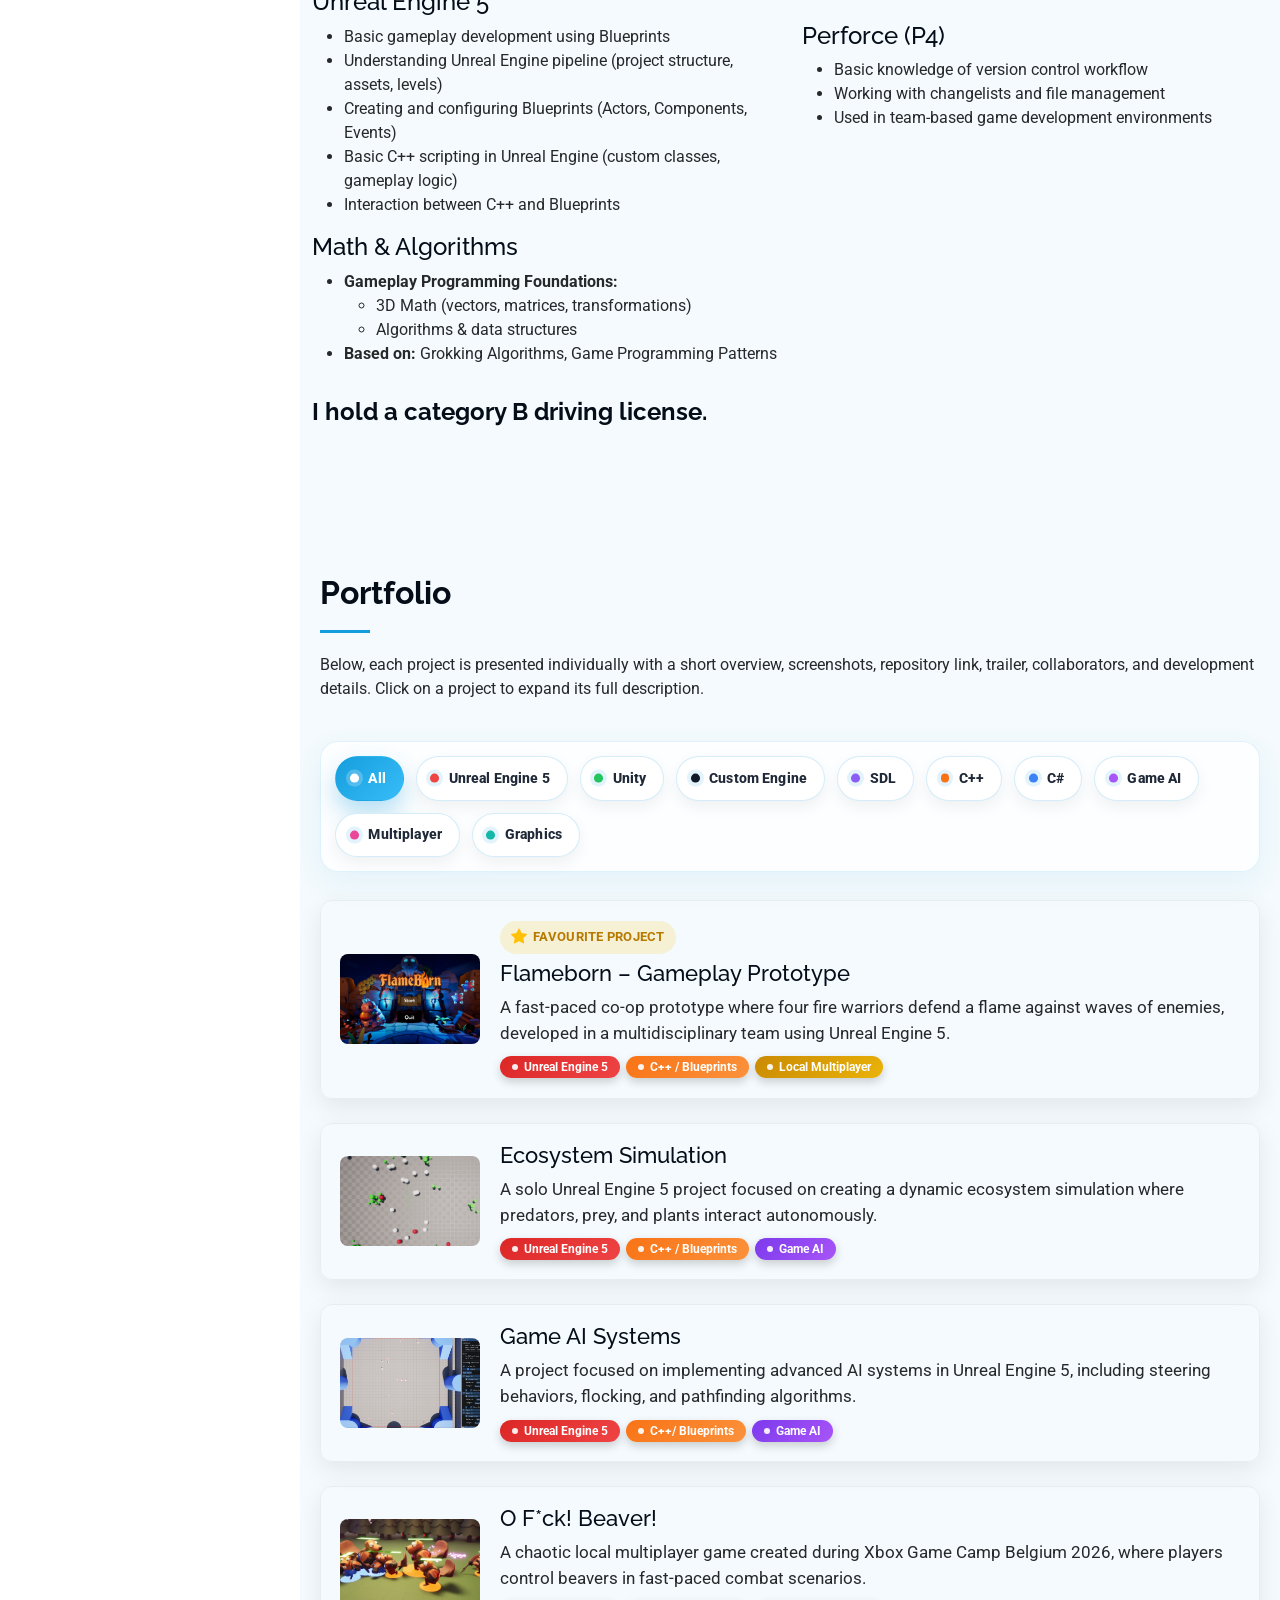
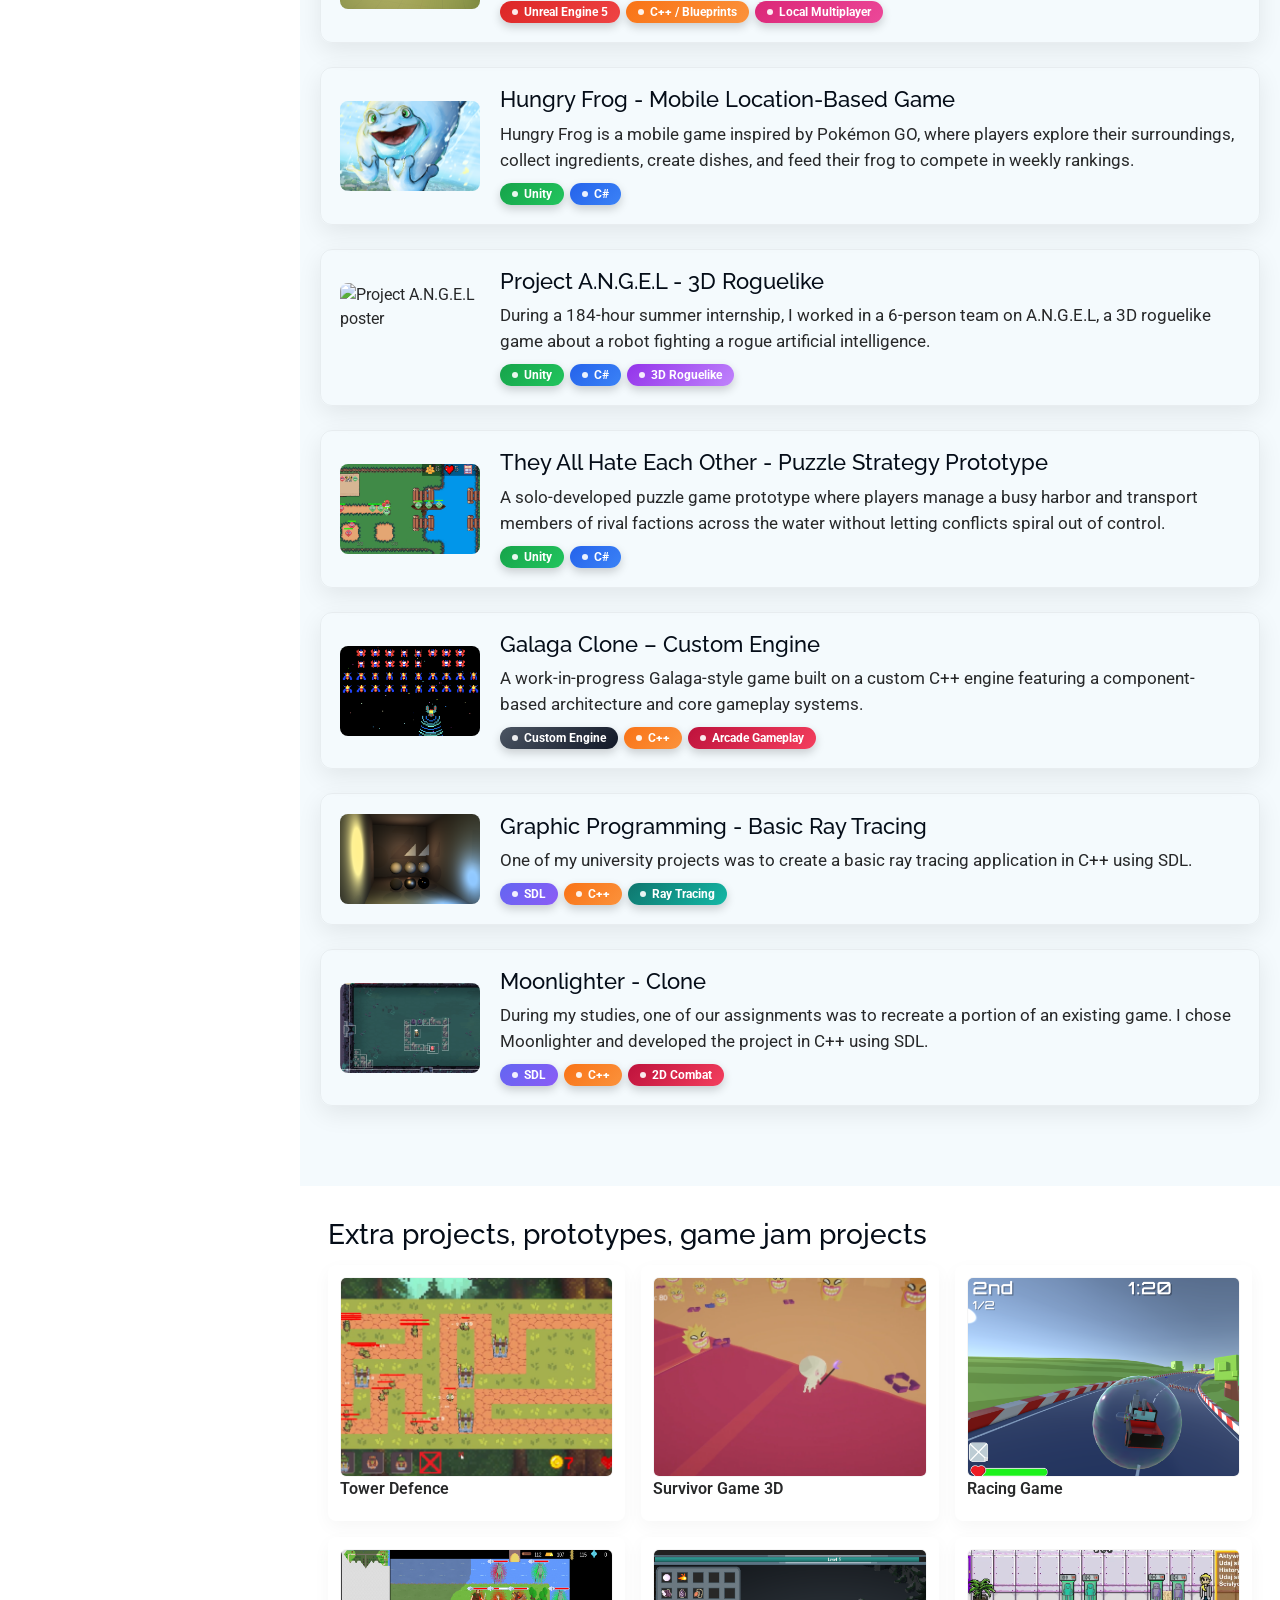
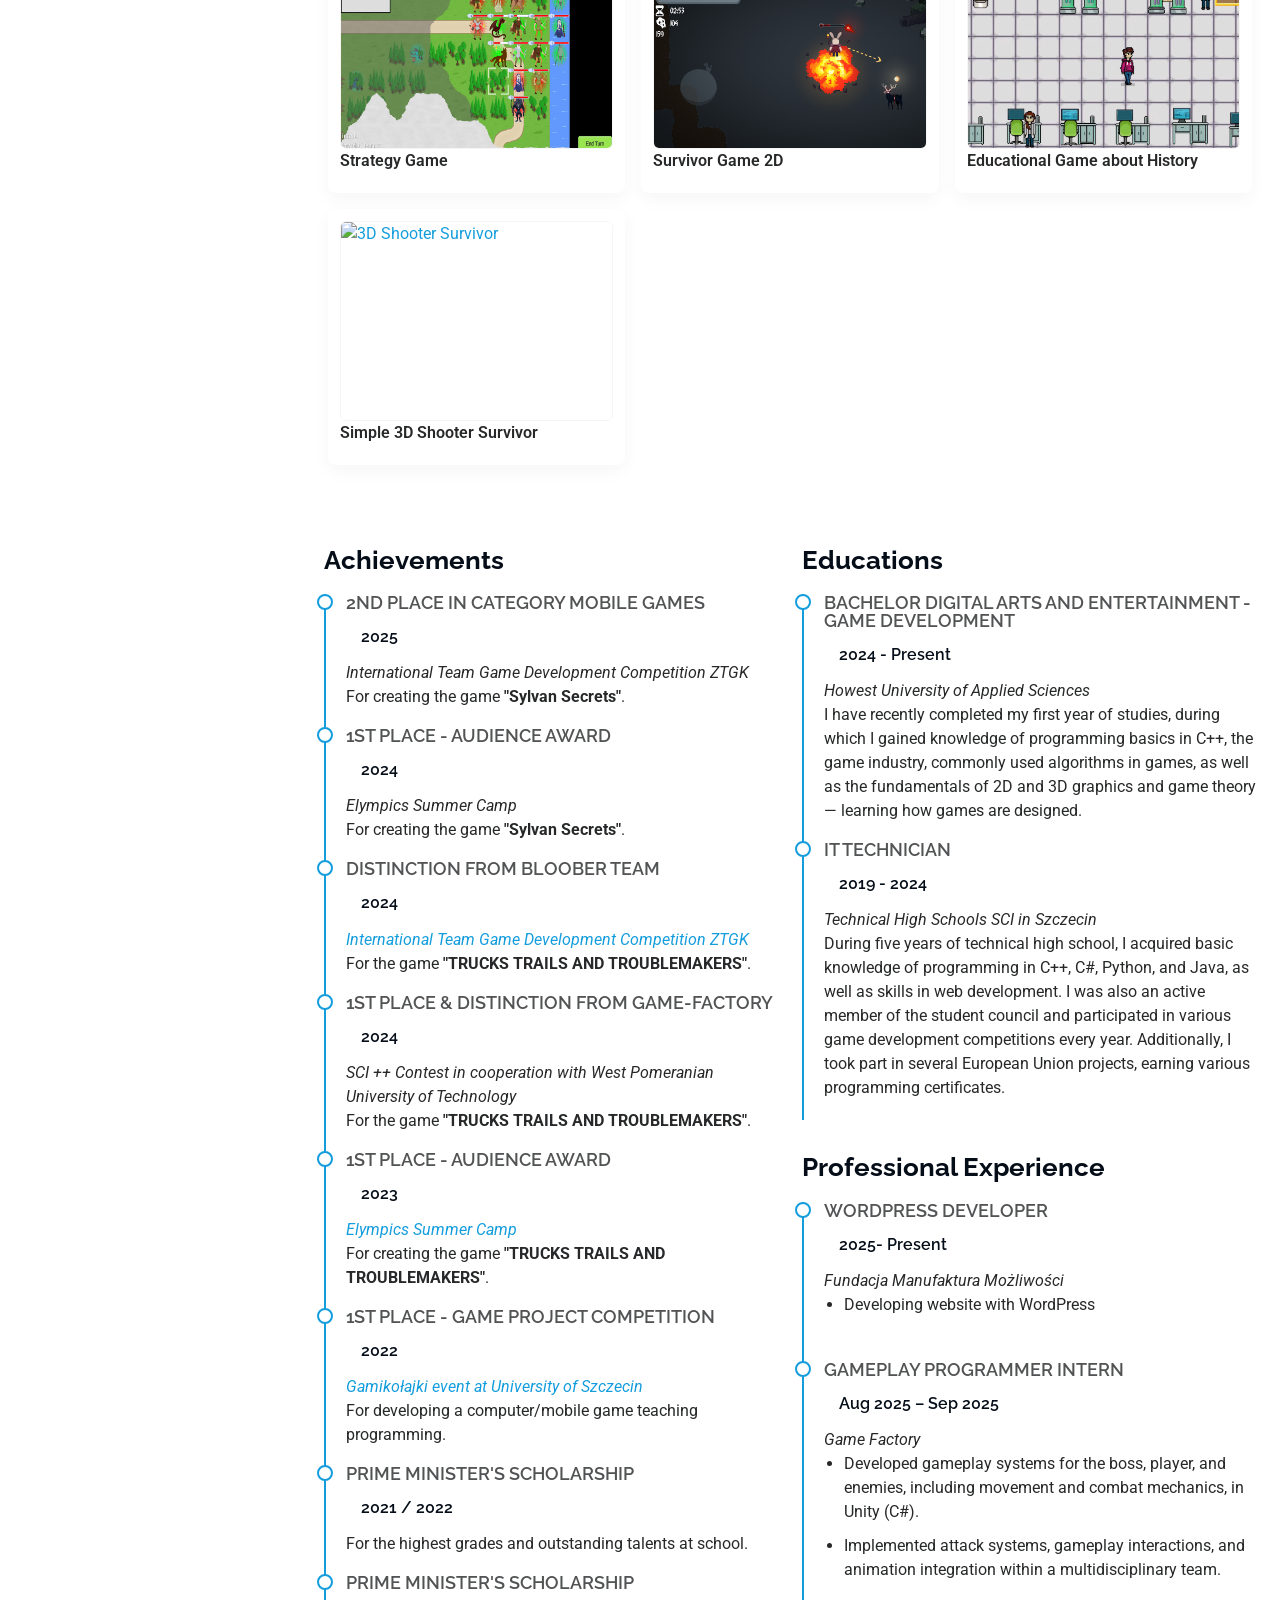
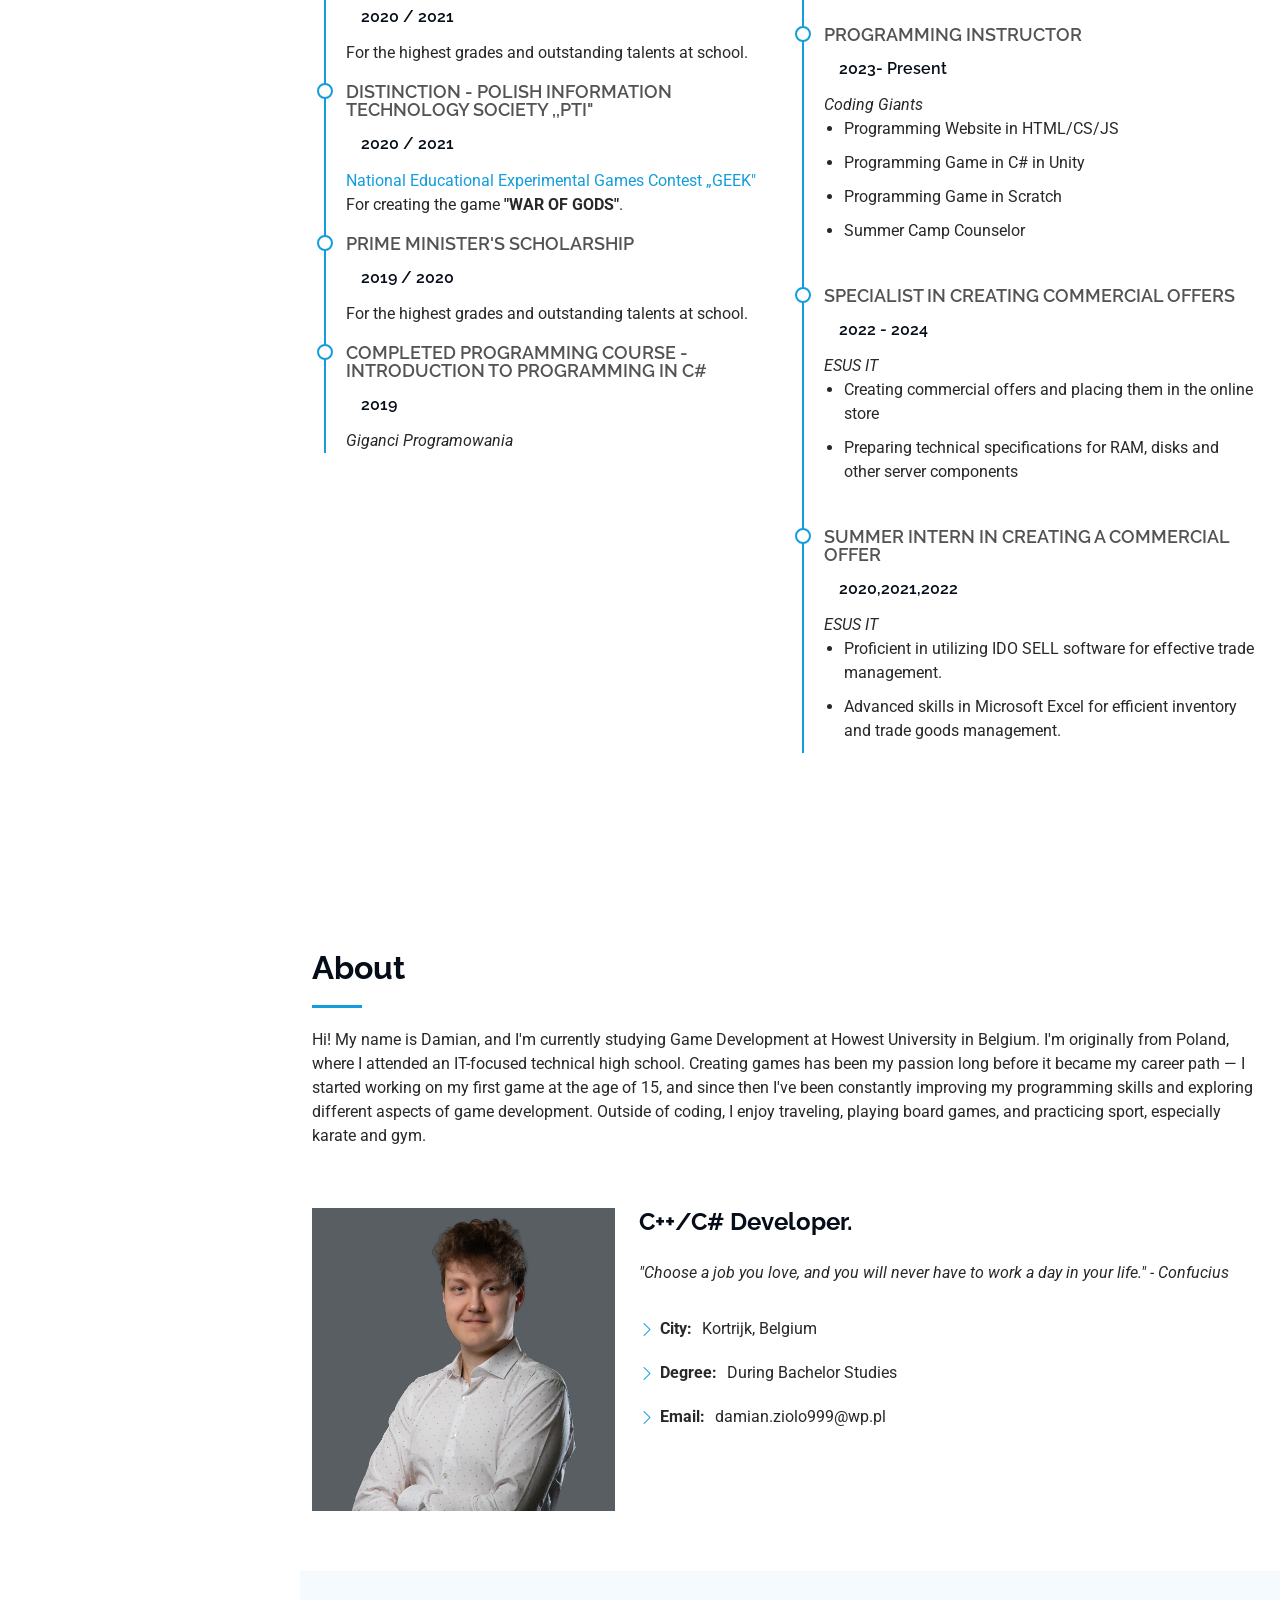
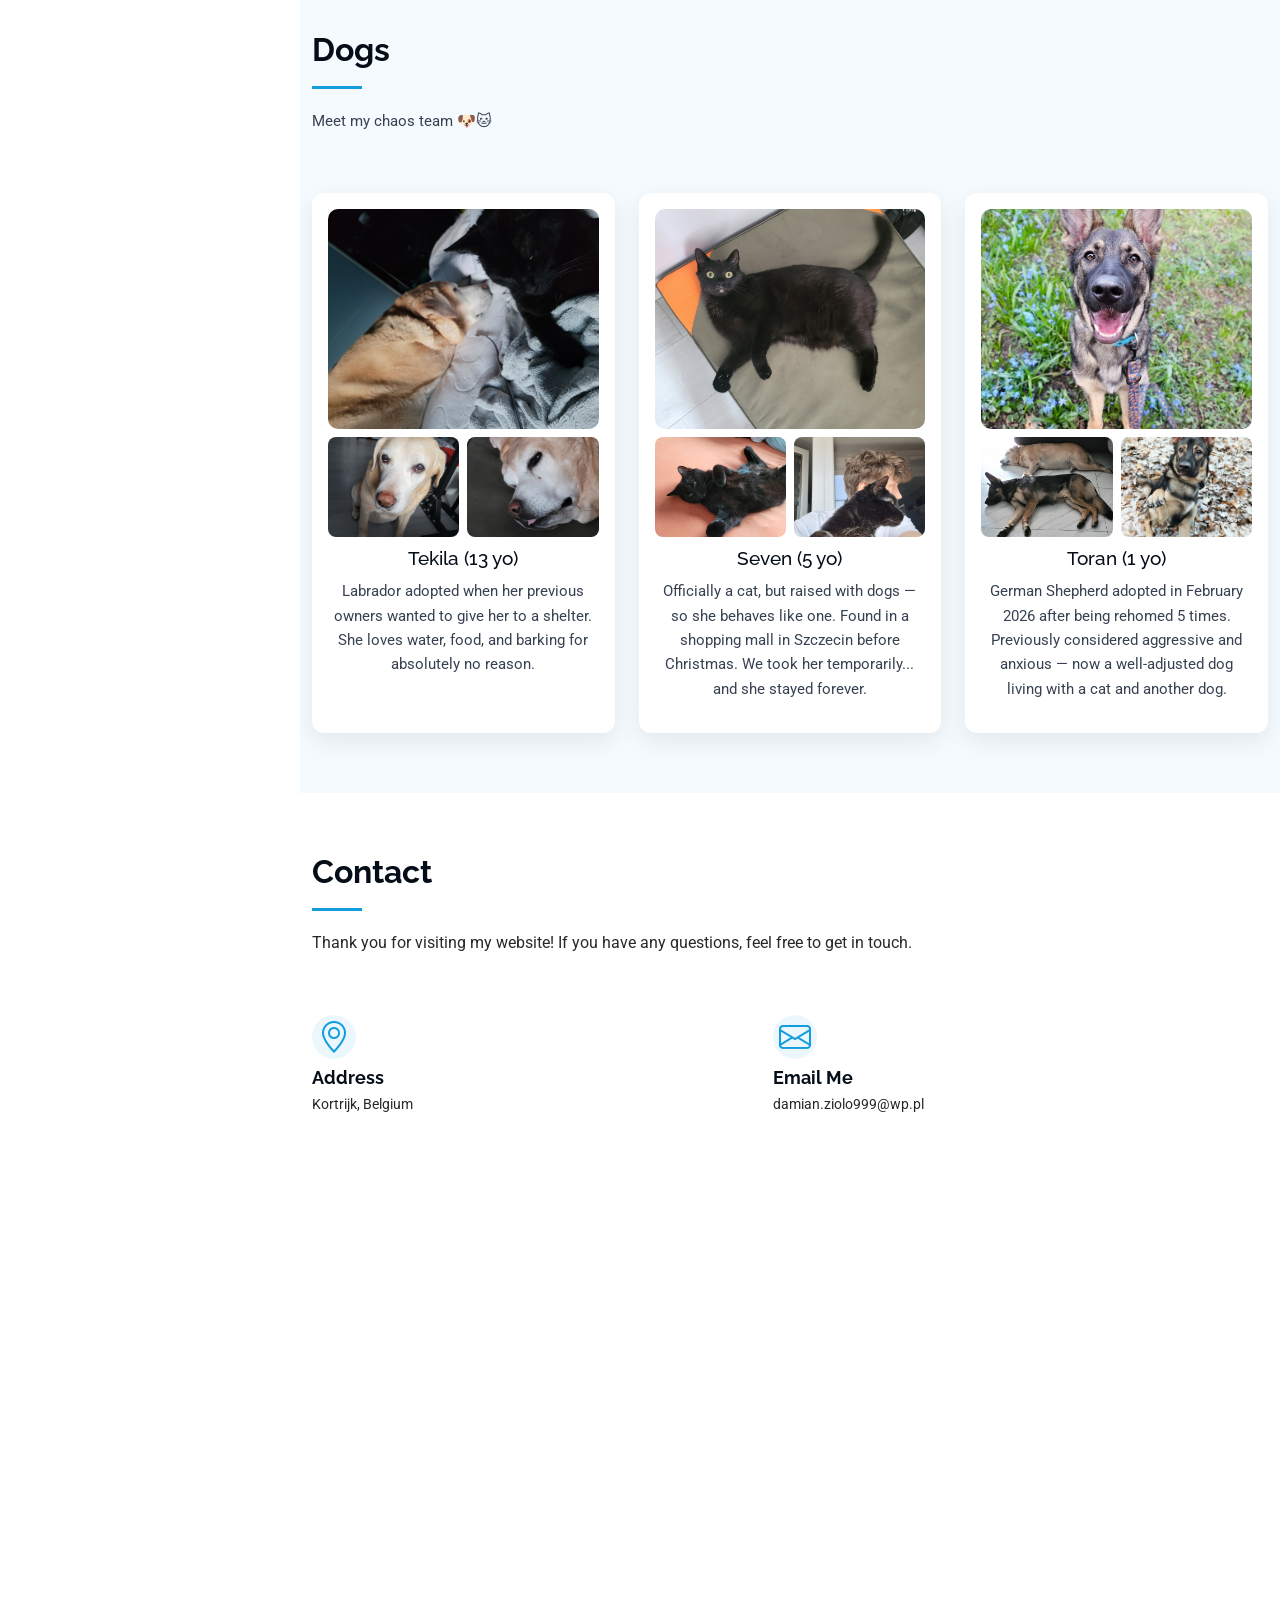
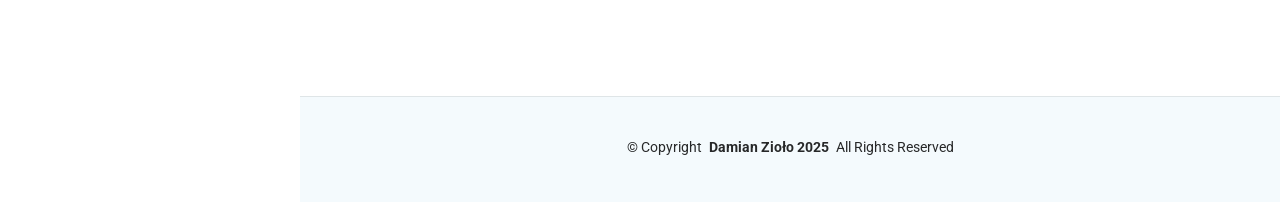
==== commit 0d527242: "Added 2 unity projects" ====
--- a/index.html
+++ b/index.html
@@ -576,7 +576,11 @@
           <section class="project-details">
             <h4>Description</h4>
             <p>
-              A.N.G.E.L is a 3D roguelike game in which players control a robot navigating the floors of a scrapyard. Players can fight enemies, take control of hostile robots, and upgrade their own systems.
+              A.N.G.E.L is a 3D roguelike game in which players control a customizable robot exploring the floors of a scrapyard controlled by a rogue artificial intelligence. Players can fight hostile machines, take control of enemy robots, and upgrade their own systems using a variety of interchangeable parts.
+            </p>
+
+            <p>
+              The project was developed during a 184-hour summer internship under the guidance of industry mentors, making it an excellent opportunity to gain hands-on experience in professional game development. Working as a gameplay programmer, I was responsible for implementing the combat system and creating several modular robot parts. These included weapons such as a boxing glove, flamethrower, and nail gun, as well as multiple movement types including tank controls, a hovercraft, and spider legs. Developing these systems taught me how to design flexible gameplay mechanics and collaborate effectively within a multidisciplinary team.
             </p>
 
             <h4>Developed with</h4>
@@ -609,6 +613,141 @@
         </div>
       </details>
 
+      <!-- Project They All Hate Each Other -->
+<details class="project" data-engine="unity" data-tags="unity csharp puzzle strategy prototype">
+  <summary class="project-summary">
+    <img class="thumb" src="assets/img/portfolio/theyAllHateEachOther.png" alt="They All Hate Each Other poster">
+    <div class="summary-text">
+      <h3>They All Hate Each Other - Puzzle Strategy Prototype</h3>
+      <p class="short">
+        A solo-developed puzzle game prototype where players manage a busy harbor and transport members of rival factions across the water without letting conflicts spiral out of control.
+      </p>
+
+      <div class="tags">
+        <span class="tag tag-unity">Unity</span>
+        <span class="tag tag-csharp">C#</span>
+      </div>
+    </div>
+  </summary>
+
+  <div class="project-body">
+    <div class="media">
+      <img src="assets/img/portfolio/theyAllHateEachOther2.png" alt="They All Hate Each Other screenshot" class="screenshot">
+      <img src="assets/img/portfolio/theyAllHateEachOther3.png" alt="They All Hate Each Other screenshot" class="screenshot">
+      <img src="assets/img/portfolio/theyAllHateEachOther4.png" alt="They All Hate Each Other screenshot" class="screenshot">
+    </div>
+
+    <section class="project-details">
+      <h4>Description</h4>
+      <p>
+        They All Hate Each Other is a puzzle-strategy prototype set in a harbor where groups of people from different factions continuously arrive. Each faction is represented by a unique color and shape, and many of them have ongoing rivalries displayed to the player.
+      </p>
+
+      <p>
+        If members of hostile factions are placed next to each other, they will start fighting and eventually eliminate one another. The player's goal is to organize passengers onto boats and transport them safely across the harbor while minimizing casualties. As the game progresses, new faction relationships, rules, and larger crowds create increasingly complex logistical challenges.
+      </p>
+
+      <h4>My role</h4>
+      <p>
+        This was a solo project developed as a gameplay prototype. I was responsible for the entire development process, including game design, programming, UI implementation, balancing, and gameplay systems. The project focused on creating emergent puzzle scenarios from a small set of simple rules and faction relationships.
+      </p>
+
+      <h4>Developed with</h4>
+      <p>
+        <strong>Language:</strong> C#<br>
+        <strong>Engine:</strong> Unity
+      </p>
+
+    <h4>Trailer</h4>
+    <p>
+      <a href="https://youtu.be/l5L7edrN9es" target="_blank" rel="noopener">
+        Watch trailer on YouTube
+      </a>
+    </p>
+
+    </section>
+  </div>
+</details>
+
+    <!-- Project Hungry Frog -->
+<details class="project" data-engine="unity" data-tags="unity csharp mobile mapbox ar location-based">
+  <summary class="project-summary">
+    <img class="thumb" src="assets/img/portfolio/hungryFrog.png" alt="Hungry Frog poster">
+    <div class="summary-text">
+      <h3>Hungry Frog - Mobile Location-Based Game</h3>
+      <p class="short">
+        Hungry Frog is a mobile game inspired by Pokémon GO, where players explore their surroundings, collect ingredients, create dishes, and feed their frog to compete in weekly rankings.
+      </p>
+
+      <div class="tags">
+        <span class="tag tag-unity">Unity</span>
+        <span class="tag tag-csharp">C#</span>
+      </div>
+    </div>
+  </summary>
+
+  <div class="project-body">
+    <div class="media">
+      <a href="https://youtu.be/LfNywIiPBsk?si=HTHqylxicuapulqi" target="_blank" rel="noopener">
+        <img src="assets/img/portfolio/hungryFrog2.png" alt="Hungry Frog screenshot" class="screenshot">
+      </a>
+
+      <a href="https://youtu.be/LfNywIiPBsk?si=HTHqylxicuapulqi" target="_blank" rel="noopener">
+        <img src="assets/img/portfolio/hungryFrog3.png" alt="Hungry Frog screenshot" class="screenshot">
+      </a>
+      <a href="https://youtu.be/LfNywIiPBsk?si=HTHqylxicuapulqi" target="_blank" rel="noopener">
+        <img src="assets/img/portfolio/hungryFrog4.png" alt="Hungry Frog screenshot" class="screenshot">
+      </a>
+      <a href="https://youtu.be/LfNywIiPBsk?si=HTHqylxicuapulqi" target="_blank" rel="noopener">
+        <img src="assets/img/portfolio/hungryFrog5.png" alt="Hungry Frog screenshot" class="screenshot">
+      </a>
+    </div>
+
+    <section class="project-details">
+      <h4>Description</h4>
+      <p>
+        Hungry Frog is a mobile location-based game in which players walk around their neighborhood, collect ingredients, and use them to create dishes for their frog. Each week, players compete in a ranking where the winner is the player with the fattest frog.
+      </p>
+
+      <h4>My role</h4>
+      <p>
+        I worked on the project as a programmer and was responsible for implementing the Mapbox system and the AR system. Working with Mapbox was a significant challenge for me, as I had never used it before. In the end, I managed to create a map that reacts to the player's movement and allows interaction with ingredients that appear when the player is nearby.
+      </p>
+      <p>
+        I was also responsible for implementing the AR feature, which allows the frog to appear in the real world through the player's mobile device. This was another exciting challenge and a great learning experience.
+      </p>
+
+      <h4>Developed with</h4>
+      <p>
+        <strong>Language:</strong> C#<br>
+        <strong>Engine:</strong> Unity<br>
+        <strong>Tools:</strong> Mapbox, AR
+      </p>
+
+      <h4>Trailer</h4>
+      <p>
+        <a href="https://youtu.be/LfNywIiPBsk?si=HTHqylxicuapulqi" target="_blank" rel="noopener">
+          Watch trailer on YouTube
+        </a>
+      </p>
+
+      <h4>Team</h4>
+      <ul>
+        <li>Damian Zioło - Programmer Director</li>
+        <li>Franciszek Rakowiecki - Programmer</li>
+        <li>Maria Burak - Art Director &amp; Producer</li>
+        <li>Helena Sawicka - Artist</li>
+        <li>Miguel D'HAENENS - Programmer</li>
+        <li>Seb Van Looveren - Programmer</li>
+        <li>Kyan Vanderkelen - Artist</li>
+        <li>Loïc Delaey - Artist</li>
+        <li>Tommy Georgescu - Artist</li>
+        <li>Keano Baeke - Artist</li>
+      </ul>
+    </section>
+  </div>
+</details>
+
       <!-- Game AI Systems -->
       <details class="project" data-engine="unreal" data-tags="unreal cpp ai pathfinding">
         <summary class="project-summary">
@@ -1054,12 +1193,7 @@
         <figcaption>Educational Game about History</figcaption>
       </figure>
 
-      <figure class="extra-item">
-        <a href="https://youtu.be/l5L7edrN9es" target="_blank" rel="noopener">
-          <img src="https://img.youtube.com/vi/l5L7edrN9es/hqdefault.jpg" alt="2D Logic Game" class="screenshot">
-        </a>
-        <figcaption>2D Logic Game</figcaption>
-      </figure>
+     
 
       <figure class="extra-item">
         <a href="https://youtu.be/goxtSiY8-4s" target="_blank" rel="noopener">
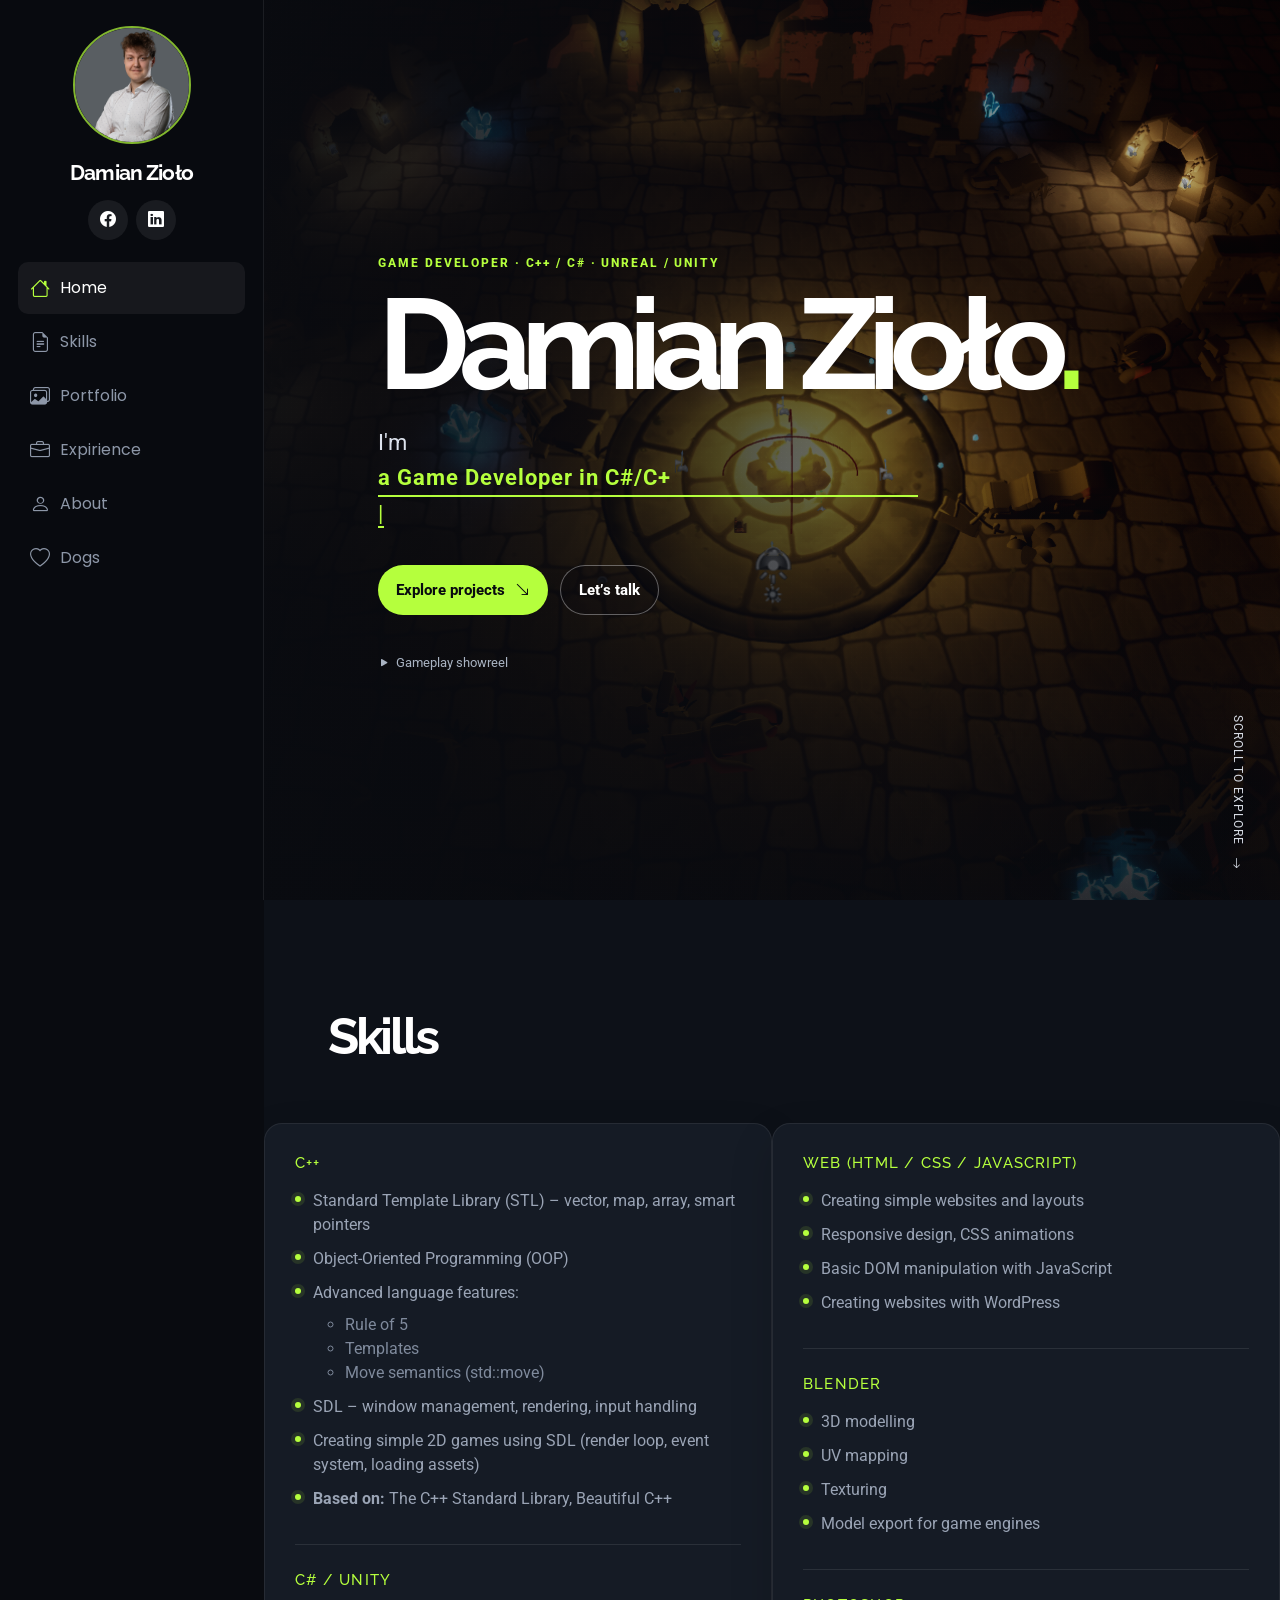
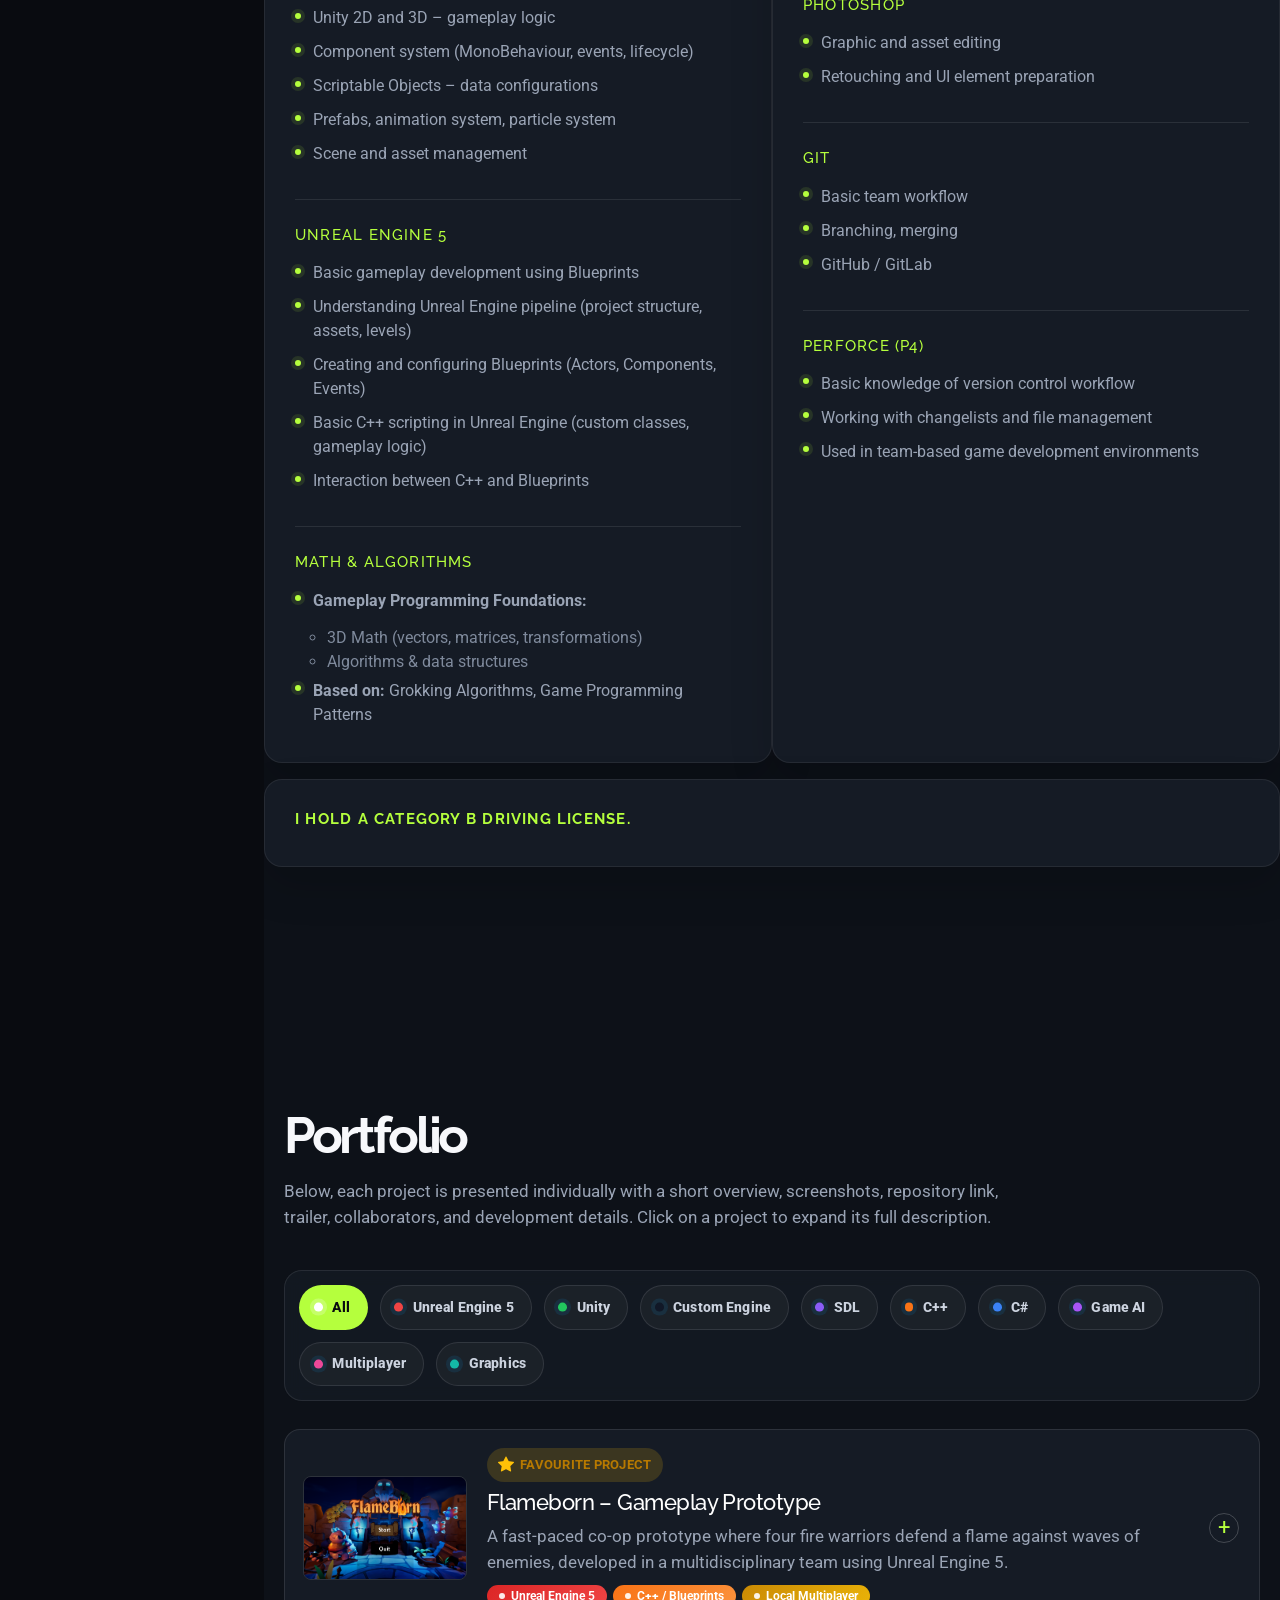
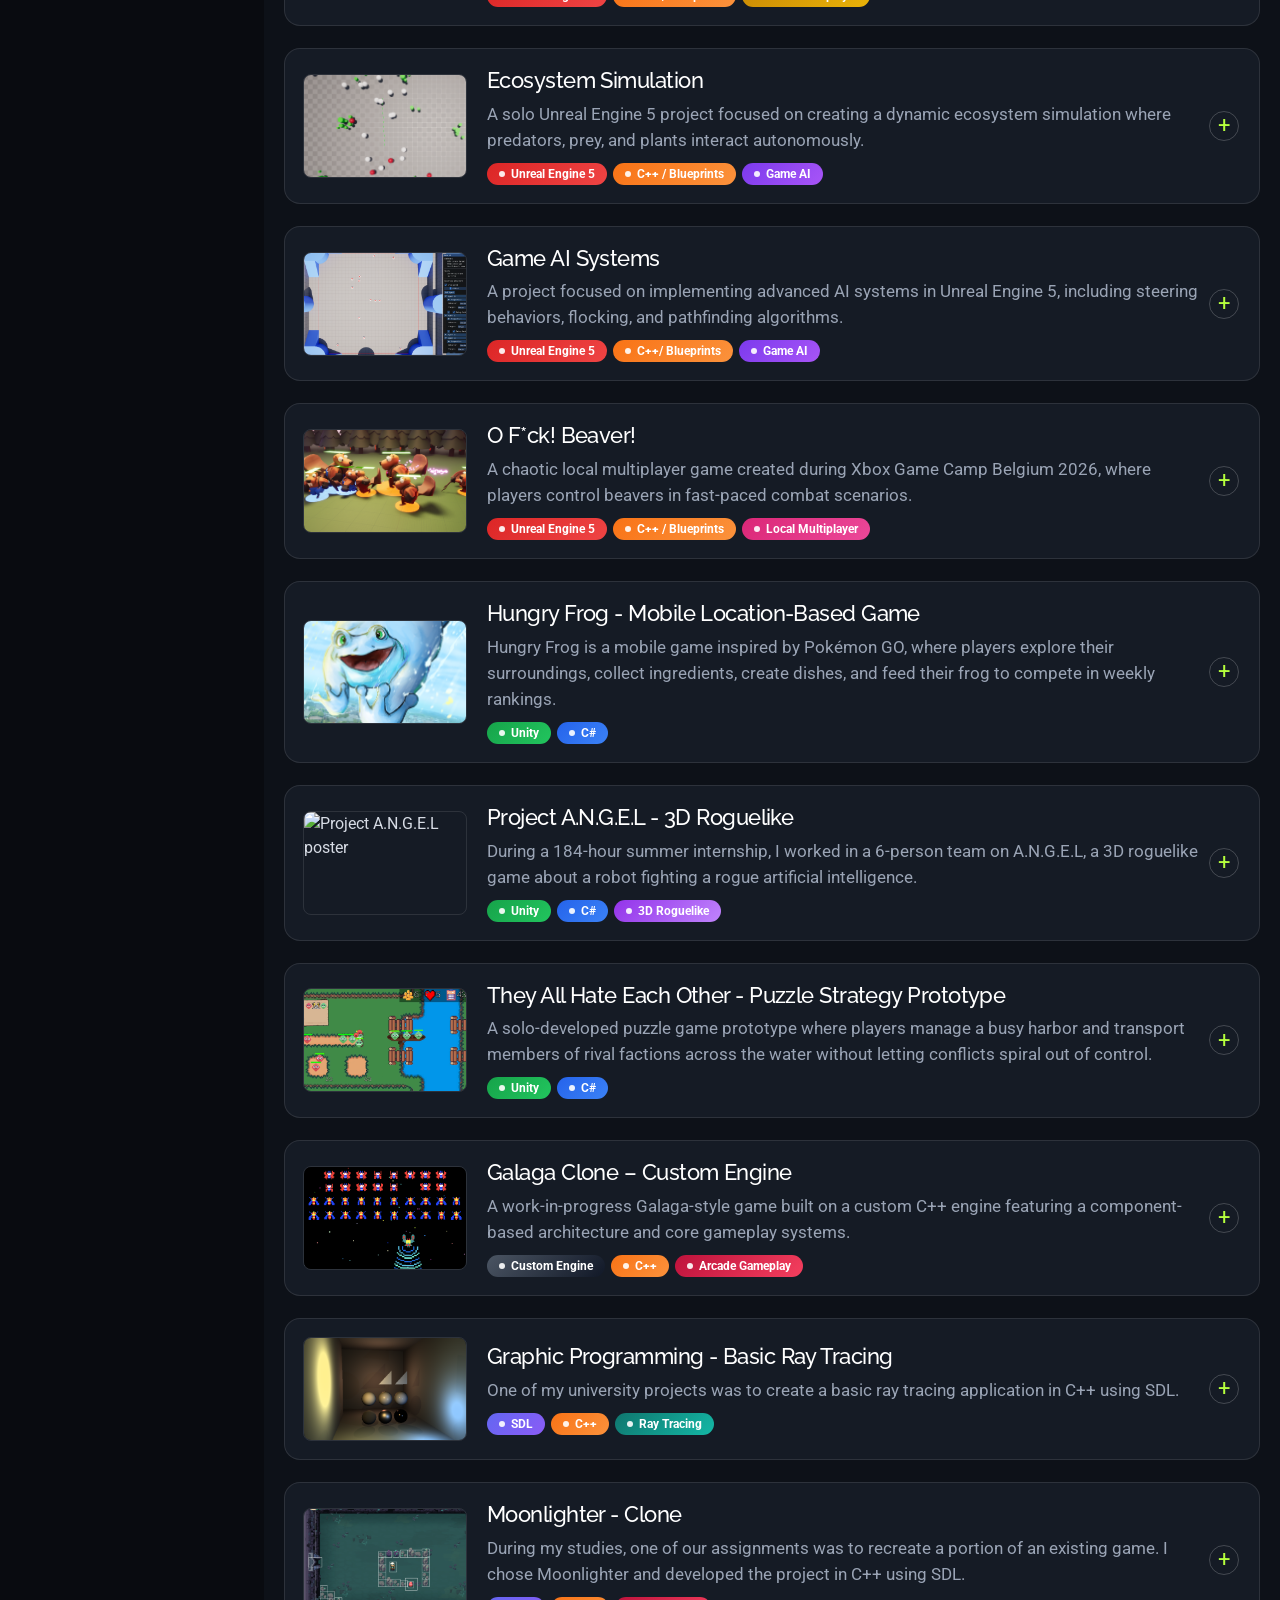
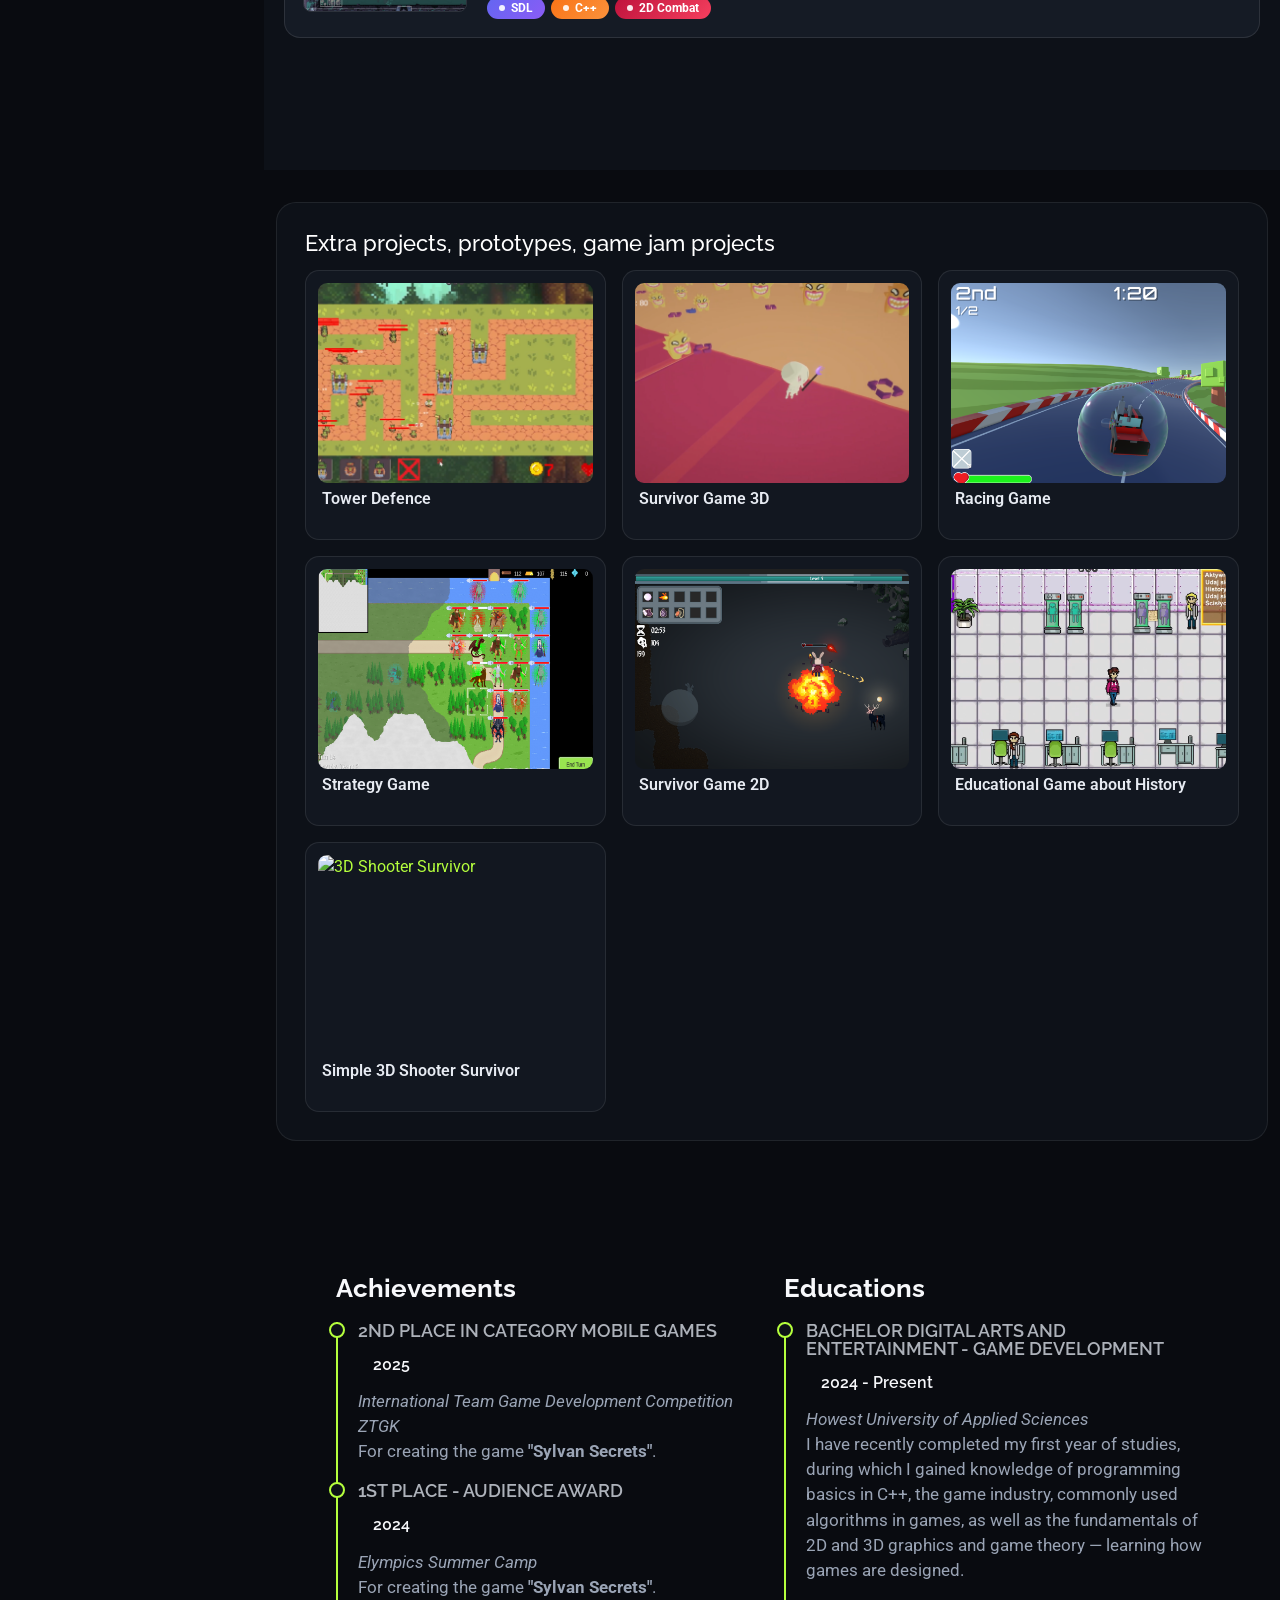
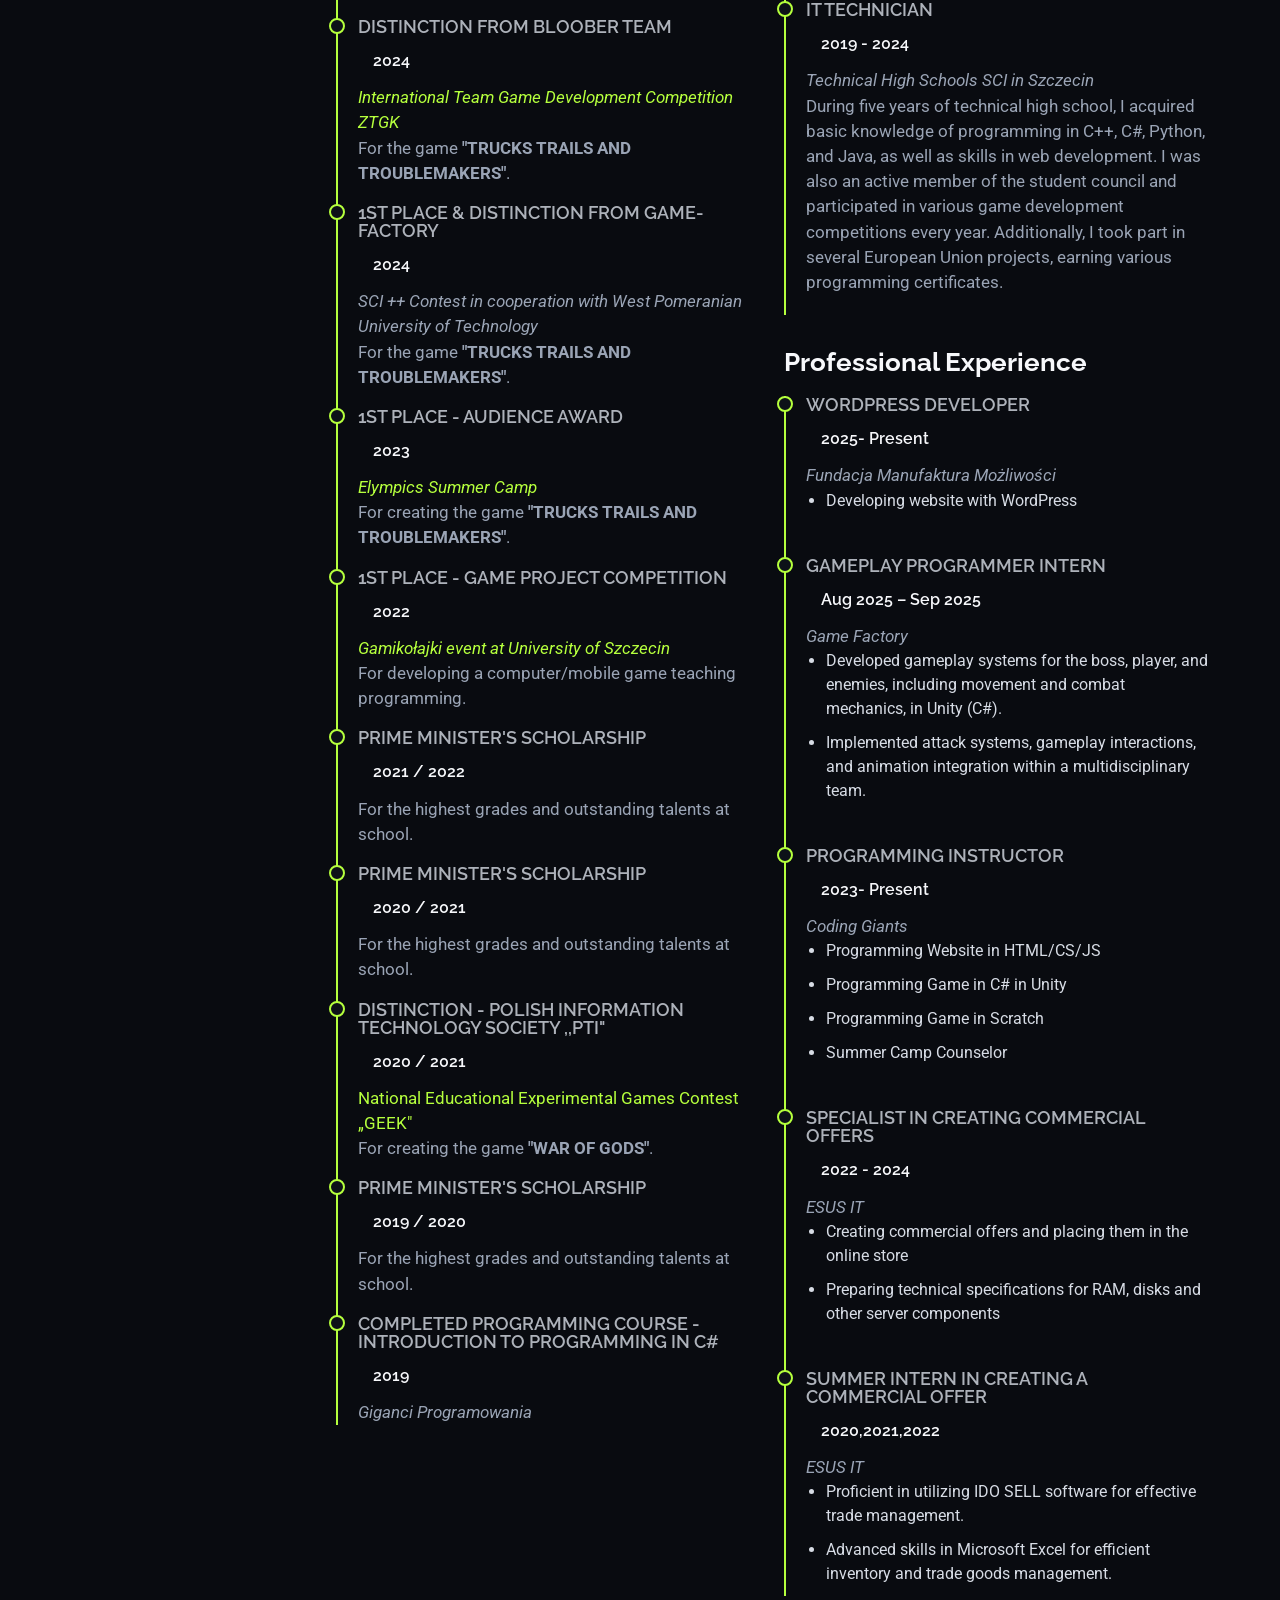
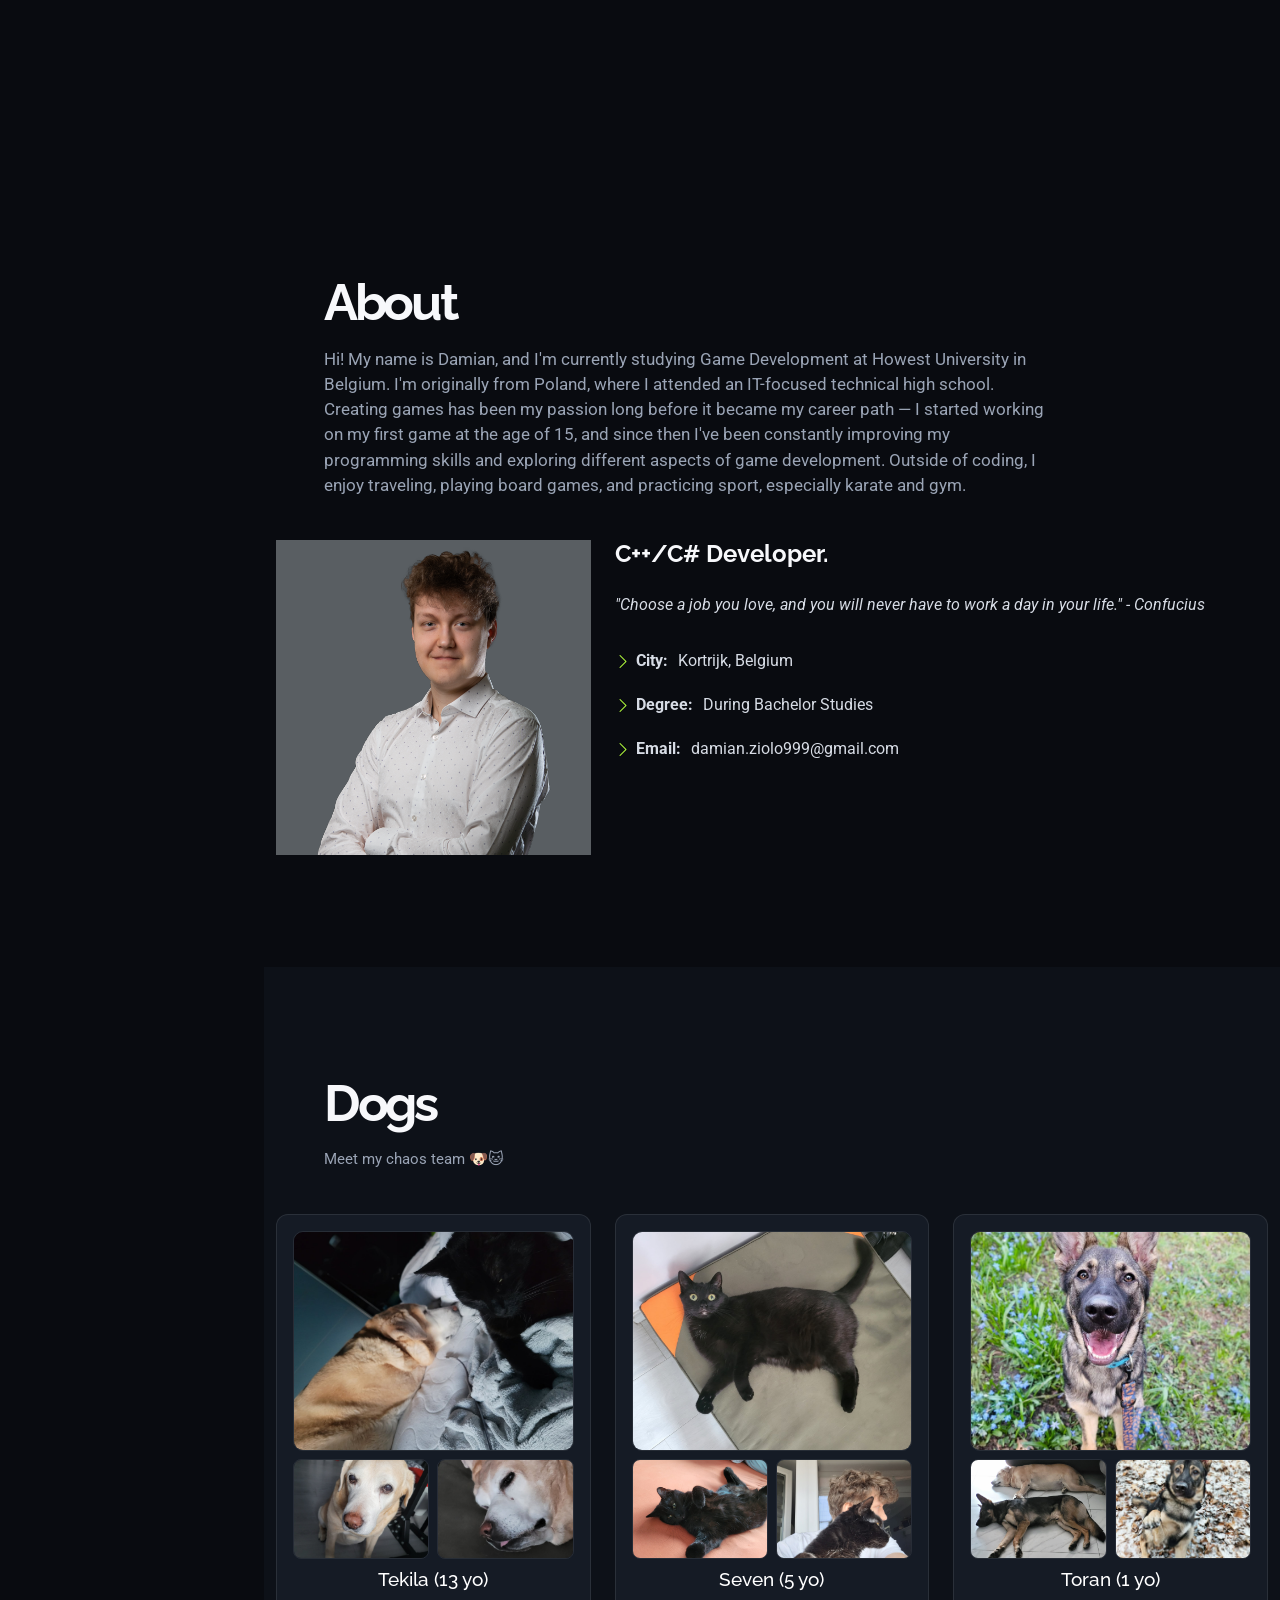
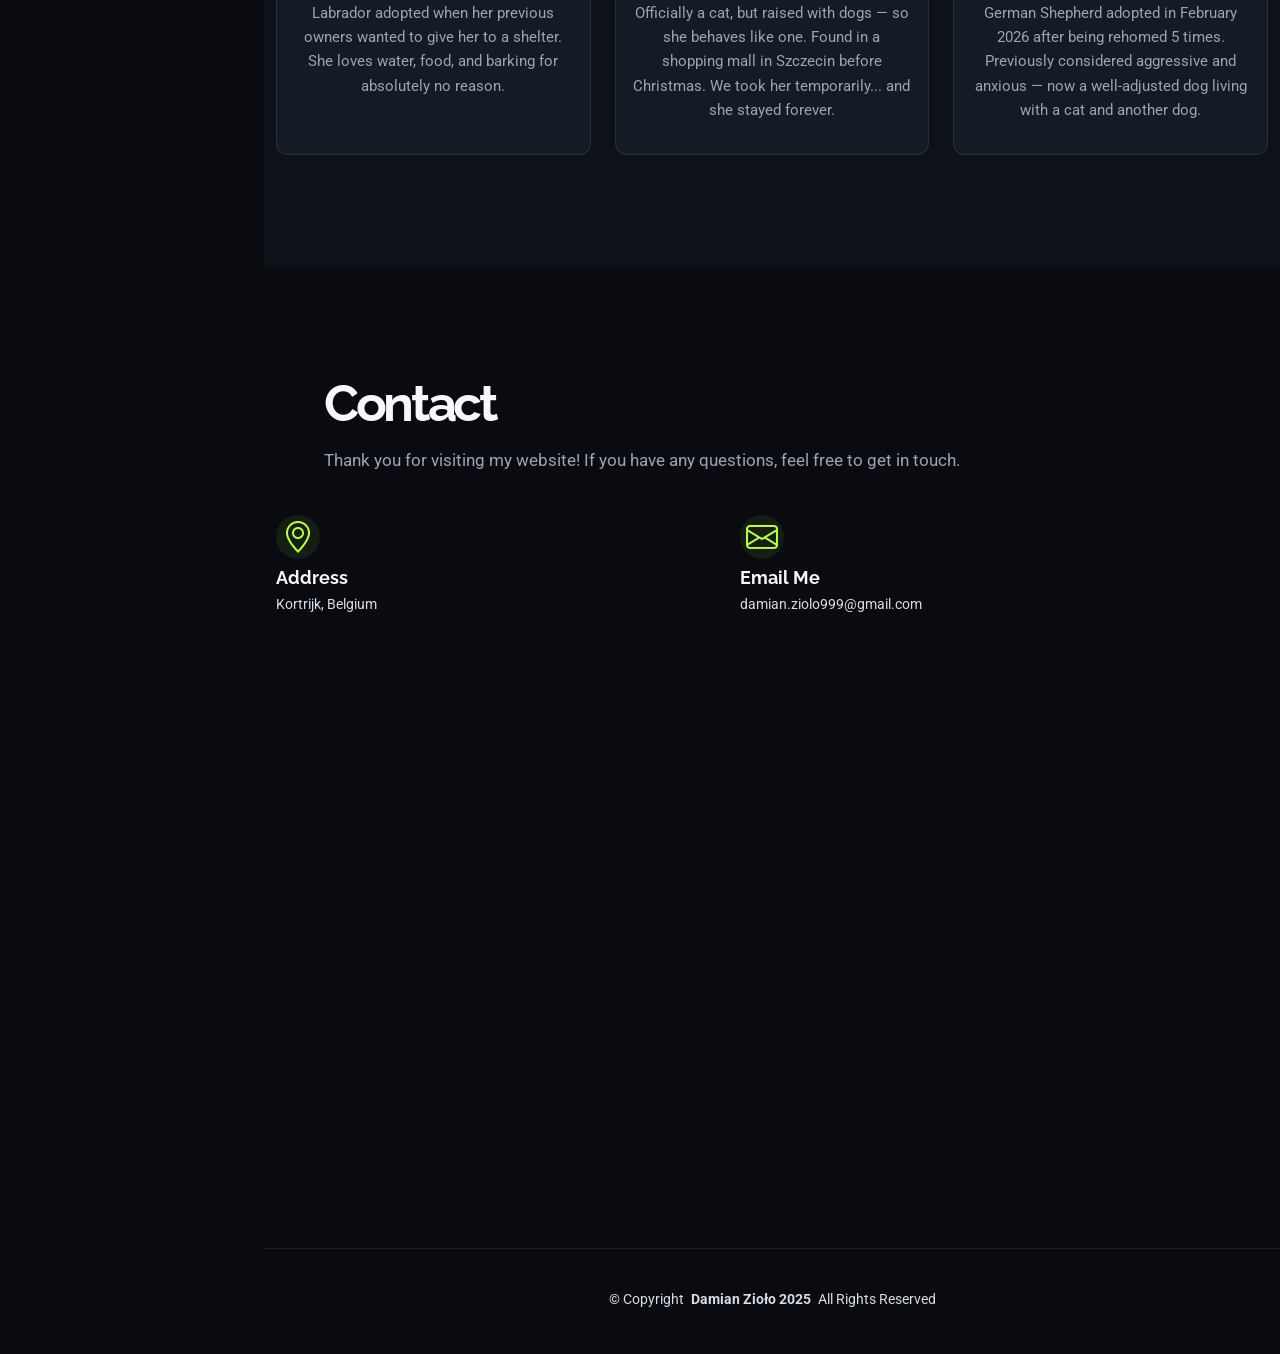
==== commit 48b07061: "Improved style" ====
--- a/index.html
+++ b/index.html
@@ -26,6 +26,7 @@
 
   <!-- Main CSS File -->
   <link href="assets/css/main.css" rel="stylesheet">
+  <link href="assets/css/portfolio-refresh.css" rel="stylesheet">
 
   <!-- =======================================================
   * Template Name: iPortfolio
@@ -241,25 +242,35 @@
       <!-- Hero Section -->
       <section id="hero" class="hero section dark-background">
 
-          <picture>
-              <source srcset="assets/img/hero-bg-mobile.png" media="(max-width: 768px)">
-              <img src="assets/img/hero-bg.png" alt="" data-aos="fade-in" class="hero-img">
-          </picture>
-
-          <div class="container" data-aos="fade-up" data-aos-delay="100">
+          <!-- Add your showreel as assets/video/showreel.webm and/or showreel.mp4. The poster is shown while it loads or when video is unavailable. -->
+          <video class="hero-video" autoplay muted loop playsinline poster="assets/img/portfolio/Flameborn.png" aria-label="Gameplay showreel">
+              <source src="assets/video/showreel.webm" type="video/webm">
+              <source src="assets/video/showreel.mp4" type="video/mp4">
+          </video>
+          <div class="hero-noise" aria-hidden="true"></div>
+
+          <div class="container hero-content" data-aos="fade-up" data-aos-delay="100">
+              <p class="hero-eyebrow">Game developer · C++ / C# · Unreal / Unity</p>
               <h2>Damian Zioło</h2>
               <p>
                   I'm <span class="typed" data-typed-items="a Game Developer in C#/C++,a Programming Instructor,a Howest DAE Game Development Student"></span>
                   <span class="typed-cursor typed-cursor--blink" aria-hidden="true"></span>
               </p>
-          </div>
+              <div class="hero-actions">
+                  <a class="button button-primary" href="#portfolio">Explore projects <i class="bi bi-arrow-down-right"></i></a>
+                  <a class="button button-ghost" href="#contact">Let’s talk</a>
+              </div>
+              <p class="hero-video-note"><i class="bi bi-play-fill"></i> Gameplay showreel</p>
+          </div>
+
+          <a class="hero-scroll" href="#portfolio" aria-label="Scroll to portfolio">Scroll to explore <i class="bi bi-arrow-down"></i></a>
 
       </section><!-- /Hero Section -->
       <!-- Skills Section -->
 <section id="skills" class="skills section light-background">
 
   <!-- Section Title -->
-  <div class="container section-title" data-aos="fade-up">
+  <div class="section-title skills-title" data-aos="fade-up">
     <h2>Skills</h2>
   </div>
 
@@ -1401,7 +1412,7 @@
                                   <!--<li><i class="bi bi-chevron-right"></i> <strong>Website:</strong> <span>www.example.com</span></li>-->
                                   <li><i class="bi bi-chevron-right"></i> <strong>City:</strong> <span>Kortrijk, Belgium</span></li>
                                   <li><i class="bi bi-chevron-right"></i> <strong>Degree:</strong> <span>During Bachelor Studies</span></li>
-                                  <li><i class="bi bi-chevron-right"></i> <strong>Email:</strong> <span>damian.ziolo999@wp.pl</span></li>
+                                  <li><i class="bi bi-chevron-right"></i> <strong>Email:</strong> <span>damian.ziolo999@gmail.com</span></li>
                                 </ul>
                           </div>
                           <div class="col-lg-6">
@@ -1517,7 +1528,7 @@
                           <div class="info-item d-flex align-items-start flex-column flex-grow-1 text-center" data-aos="fade-up" data-aos-delay="400">
                               <i class="bi bi-envelope mb-2" style="font-size: 2rem;"></i>
                               <h3>Email Me</h3>
-                              <p>damian.ziolo999@wp.pl</p>
+                              <p>damian.ziolo999@gmail.com</p>
                           </div>
 
                       </div><!-- End Info Items Row -->
@@ -1709,8 +1720,9 @@
 
 
   <!-- Main JS File -->
+  <script src="assets/js/project-links.js"></script>
   <script src="assets/js/main.js"></script>
 
 </body>
 
-</html>+</html>
--- a/assets/css/portfolio-refresh.css
+++ b/assets/css/portfolio-refresh.css
@@ -0,0 +1,81 @@
+/* Modern visual refresh, loaded after main.css so existing content remains intact. */
+:root { --background-color:#090b10; --surface-color:#121720; --default-color:#d7dce5; --heading-color:#f7f8fb; --accent-color:#b5ff3d; --contrast-color:#090b10; --muted-text:#9aa4b5; }
+body { background:var(--background-color); }
+.header { width:264px; padding:22px 18px; background:rgba(9,11,16,.92); border-right:1px solid rgba(255,255,255,.08); backdrop-filter:blur(18px); }
+.header .profile-img img { width:88px; margin:4px auto 16px; border:2px solid rgba(181,255,61,.7); }.header .logo h1 { color:#fff; font-size:21px; letter-spacing:-.04em; }.header .social-links a { background:rgba(255,255,255,.07); color:#fff; }.header .social-links a:hover { color:#090b10; background:var(--accent-color); }
+.navmenu a,.navmenu a:focus { color:#8d97a8; border-radius:10px; margin:2px 0; padding:11px 12px; }.navmenu a:hover,.navmenu .active,.navmenu .active:focus { color:#fff; background:rgba(255,255,255,.06); }.navmenu a:hover .navicon,.navmenu .active .navicon,.navmenu .active:focus .navicon { color:var(--accent-color); }
+section,.section { background:var(--background-color); padding:112px 0; }.light-background { --background-color:#0d1118; --surface-color:#151b25; }.section-title { max-width:920px; padding-bottom:42px; }.section-title h2 { font-size:clamp(2.2rem,4vw,4.5rem); letter-spacing:-.065em; line-height:.95; padding-bottom:0; }.section-title h2:after { display:none; }.section-title p { color:var(--muted-text); max-width:720px; font-size:1.05rem; }
+.hero { min-height:100svh; overflow:hidden; isolation:isolate; padding:96px 0 72px; }.hero-video { position:absolute; inset:0; width:100%; height:100%; object-fit:cover; z-index:-3; filter:saturate(.82) contrast(1.08); }.hero:before { z-index:-2; background:linear-gradient(90deg,rgba(9,11,16,.96) 0%,rgba(9,11,16,.72) 44%,rgba(9,11,16,.24) 100%),linear-gradient(0deg,rgba(9,11,16,.78),transparent 48%); }.hero-noise { position:absolute; inset:0; z-index:-1; opacity:.25; pointer-events:none; background-image:radial-gradient(rgba(255,255,255,.18) .6px,transparent .7px); background-size:5px 5px; mix-blend-mode:soft-light; }.hero .hero-content { width:min(100% - 48px,1050px); margin-left:clamp(24px,8vw,130px); }.hero-eyebrow { color:var(--accent-color); font-size:.74rem !important; font-weight:800; letter-spacing:.16em; text-transform:uppercase; margin-bottom:20px !important; }.hero h2 { max-width:850px; color:#fff; font-size:clamp(4rem,10vw,9rem); letter-spacing:-.085em; line-height:.82; }.hero h2::after { content:"."; color:var(--accent-color); }.hero .hero-intro { max-width:540px; margin-top:29px; color:#dde3ed; font-size:clamp(1.05rem,2vw,1.38rem); line-height:1.55; }.hero .hero-intro .typed { display:block; color:var(--accent-color); font-weight:700; }.hero .hero-intro .typed-cursor { color:var(--accent-color); }.hero-actions { display:flex; gap:12px; flex-wrap:wrap; margin-top:34px; }.button { display:inline-flex; align-items:center; gap:10px; padding:13px 18px; border-radius:999px; font-weight:750; font-size:.93rem; transition:transform .2s ease,background .2s ease; }.button:hover { transform:translateY(-2px); }.button-primary { background:var(--accent-color); color:#090b10; }.button-primary:hover { background:#d1ff84; color:#090b10; }.button-ghost { color:#fff; border:1px solid rgba(255,255,255,.35); background:rgba(9,11,16,.25); }.button-ghost:hover { color:#fff; background:rgba(255,255,255,.1); }.hero-video-note { display:inline-flex; align-items:center; gap:5px; margin-top:38px !important; color:#a9b3c2; font-size:.8rem !important; }.hero-scroll { position:absolute; right:34px; bottom:30px; color:#d7dce5; font-size:.72rem; letter-spacing:.08em; text-transform:uppercase; writing-mode:vertical-rl; display:flex; gap:12px; align-items:center; }.hero-scroll:hover { color:var(--accent-color); }
+.skills .row > [class*="col"] { background:var(--surface-color); border:1px solid rgba(255,255,255,.07); border-radius:18px; padding:26px; }.skills h4 { color:var(--accent-color); margin-top:0; font-size:.95rem; text-transform:uppercase; letter-spacing:.08em; }.skills ul { color:var(--muted-text); }
+.project-filters { background:rgba(21,27,37,.75); border-color:rgba(255,255,255,.09); box-shadow:none; }.filter-btn { color:#ccd3df; background:rgba(255,255,255,.04); border-color:rgba(255,255,255,.1); box-shadow:none; }.filter-btn:hover { color:var(--accent-color); border-color:rgba(181,255,61,.5); box-shadow:none; }.filter-btn.active { color:#090b10; background:var(--accent-color); box-shadow:none; }.projects-grid { gap:18px; }.project,#portfolio details.project { background:var(--surface-color); border-color:rgba(255,255,255,.1); border-radius:16px; box-shadow:none; }.project:hover,#portfolio details.project:hover { transform:translateY(-5px); border-color:rgba(181,255,61,.5); }.project-summary { padding:16px; }.summary-text h3,.project-details h4 { color:#fff; }.short,.project-details p,.project-details li { color:var(--muted-text) !important; }.tag { box-shadow:none; }
+.resume .resume-item { border-color:var(--accent-color); }.resume .resume-item::before { background:#0d1118; border-color:var(--accent-color); }.contact .info-wrap,.contact .php-email-form { background:var(--surface-color); box-shadow:none; border:1px solid rgba(255,255,255,.08); border-radius:16px; }.footer { background:#090b10; border-color:rgba(255,255,255,.08); }
+@media (min-width:1200px) { .header~main,.header~#footer { margin-left:264px; } } @media (max-width:1199px) { .header { width:300px; }.hero .hero-content { margin-left:auto; } } @media (max-width:768px) { section,.section { padding:76px 0; }.hero .hero-content { width:min(100% - 40px,1050px); }.hero h2 { font-size:clamp(3.5rem,17vw,5.5rem); }.hero-scroll { display:none; }.hero:before { background:linear-gradient(90deg,rgba(9,11,16,.88),rgba(9,11,16,.5)),linear-gradient(0deg,rgba(9,11,16,.82),transparent); }.skills .row > [class*="col"] + [class*="col"] { margin-top:16px; } } @media (prefers-reduced-motion:reduce) { .hero-video { display:none; } *,*::before,*::after { scroll-behavior:auto !important; transition-duration:.01ms !important; animation-duration:.01ms !important; } }
+
+/* The existing hero description has no class, so target it without affecting the eyebrow or showreel label. */
+.hero .hero-content > p:not(.hero-eyebrow):not(.hero-video-note) { max-width:540px; margin-top:29px; color:#dde3ed; font-size:clamp(1.05rem,2vw,1.38rem); line-height:1.55; }
+.hero .hero-content > p:not(.hero-eyebrow):not(.hero-video-note) .typed { display:block; color:var(--accent-color); font-weight:700; }
+.hero .hero-content > p:not(.hero-eyebrow):not(.hero-video-note) .typed-cursor { color:var(--accent-color); }
+
+/* Expanded project descriptions and the smaller project gallery use the same dark card language. */
+.header .profile-img img { width:118px; }
+#portfolio .project-body { background:#0d1118; border-top:1px solid rgba(255,255,255,.09); }
+#portfolio .project-body .project-details { color:var(--default-color); }
+#portfolio .project-body .project-details h4 { color:var(--accent-color); }
+#portfolio .project-body .project-details p,#portfolio .project-body .project-details li { color:var(--muted-text) !important; }
+#portfolio .project-body .screenshot { border:1px solid rgba(255,255,255,.1); }
+.additional-projects { padding:28px; border:1px solid rgba(255,255,255,.08); border-radius:20px; background:#0d1118; }
+.additional-projects h3 { color:#fff; font-size:1.35rem; }
+.additional-projects .extra-item { background:var(--surface-color); border:1px solid rgba(255,255,255,.09); border-radius:14px; box-shadow:none; overflow:hidden; }
+.additional-projects .extra-item figcaption { color:#e7ebf2; padding:4px 4px 8px; }
+.additional-projects .extra-item .screenshot { border:0; border-radius:9px; }
+@media (max-width:768px) { .header .profile-img img { width:104px; }.additional-projects { padding:18px; } }
+
+/* Dogs section: match the portfolio's dark card treatment. */
+#dogs { background:#0d1118; }
+#dogs .dog-card { background:var(--surface-color); color:var(--default-color); border:1px solid rgba(255,255,255,.09); box-shadow:none; }
+#dogs .dog-card:hover { border-color:rgba(181,255,61,.45); }
+#dogs h3 { color:#fff; }
+#dogs p { color:var(--muted-text); }
+#dogs .main-img,#dogs .dog-thumbs img { border:1px solid rgba(255,255,255,.08); }
+
+/* Keep the Skills heading aligned with its two-column content. */
+#skills .section-title { max-width:1140px; }
+
+/* Project detail accents use red, while the global green identity remains unchanged. */
+#portfolio .project-body { border-top-color:rgba(255,78,78,.32); }
+#portfolio .project-body .project-details h4 { color:#ff5b5b; }
+#portfolio details.project:hover { border-color:rgba(255,78,78,.58); }
+
+/* Skills: compact competency panels with clearer visual hierarchy. */
+#skills .skills-title { max-width:none; margin:0; padding-left:clamp(24px,5vw,72px); }
+#skills .skills-title h2 { color:#fff; }
+#skills .skills-title h2::before { content:none; }
+#skills .row > [class*="col"] { padding:30px; box-shadow:0 18px 44px rgba(0,0,0,.16); }
+#skills .row > [class*="col"] > h4:not(:first-child) { margin-top:28px; padding-top:26px; border-top:1px solid rgba(255,255,255,.09); }
+#skills .row > [class*="col"] > ul { margin:12px 0 0; padding:0; list-style:none; }
+#skills .row > [class*="col"] > ul > li { position:relative; padding:5px 0 5px 18px; line-height:1.5; }
+#skills .row > [class*="col"] > ul > li::before { content:""; position:absolute; top:.73em; left:0; width:6px; height:6px; border-radius:50%; background:var(--accent-color); box-shadow:0 0 0 4px rgba(181,255,61,.11); }
+#skills .row > [class*="col"] > ul ul { margin-top:8px; color:#7f8a9c; }
+
+/* Portfolio: each open project becomes a focused, full-width reading experience. */
+#portfolio .projects-grid { gap:22px; }
+#portfolio details.project { position:relative; overflow:hidden; }
+#portfolio details.project::before { content:""; position:absolute; inset:0 auto 0 0; width:3px; background:transparent; transition:background .25s ease; }
+#portfolio details.project:hover::before,#portfolio details.project[open]::before { background:var(--accent-color); }
+#portfolio details.project[open] { grid-column:1 / -1; border-color:rgba(181,255,61,.44); }
+#portfolio .project-summary { position:relative; min-height:132px; padding:18px 54px 18px 18px; align-items:center; }
+#portfolio .project-summary::after { content:"+"; position:absolute; right:20px; top:50%; display:grid; place-items:center; width:30px; height:30px; border:1px solid rgba(255,255,255,.2); border-radius:50%; color:var(--accent-color); font-size:1.35rem; line-height:1; transform:translateY(-50%); transition:transform .22s ease,background .22s ease; }
+#portfolio details[open] .project-summary::after { content:"−"; color:#090b10; background:var(--accent-color); border-color:var(--accent-color); }
+#portfolio .project-summary:hover { background:linear-gradient(90deg,rgba(181,255,61,.06),transparent 60%); }
+#portfolio .project-summary .thumb { width:164px; height:104px; border:1px solid rgba(255,255,255,.1); transition:transform .3s ease; }
+#portfolio .project-summary:hover .thumb { transform:scale(1.035); }
+#portfolio .summary-text h3 { font-size:1.38rem; letter-spacing:-.025em; }
+#portfolio .project[open] .project-body { padding:28px; }
+#portfolio .project[open] .media { grid-template-columns:repeat(auto-fit,minmax(220px,1fr)); gap:16px; margin-bottom:28px; }
+#portfolio .project[open] .screenshot { height:210px; transition:transform .25s ease; }
+#portfolio .project[open] .screenshot:hover { transform:scale(1.02); }
+#portfolio .project[open] .project-details { max-width:920px; padding:24px; border-left:2px solid var(--accent-color); background:rgba(255,255,255,.025); }
+#portfolio .project-body { border-top-color:rgba(181,255,61,.32); }
+#portfolio .project-body .project-details h4 { color:var(--accent-color); }
+#portfolio details.project:hover { border-color:rgba(181,255,61,.58); }
+@media (max-width:768px) { #skills .skills-title { padding-left:24px; } #portfolio .project-summary { align-items:flex-start; min-height:0; } #portfolio .project-summary .thumb { width:100%; height:180px; } #portfolio .project[open] .project-body { padding:18px; } #portfolio .project[open] .project-details { padding:18px; } }
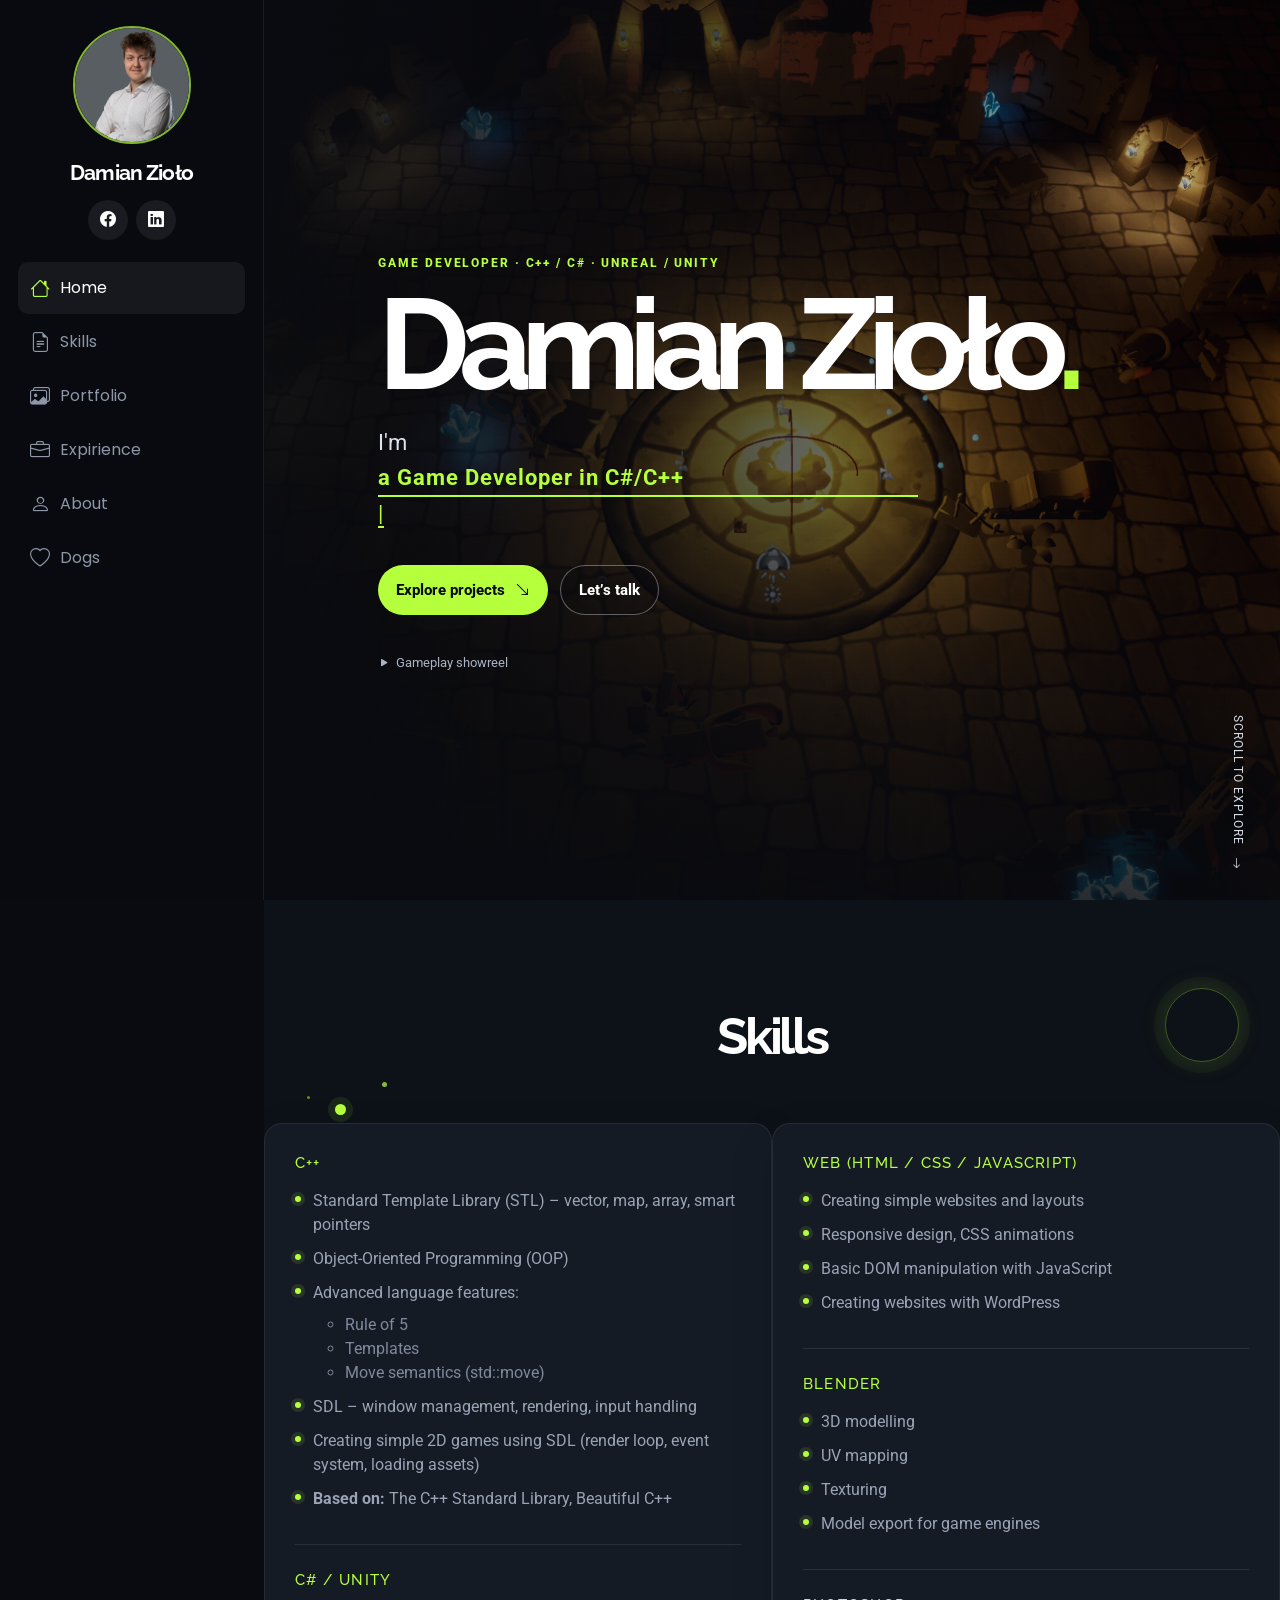
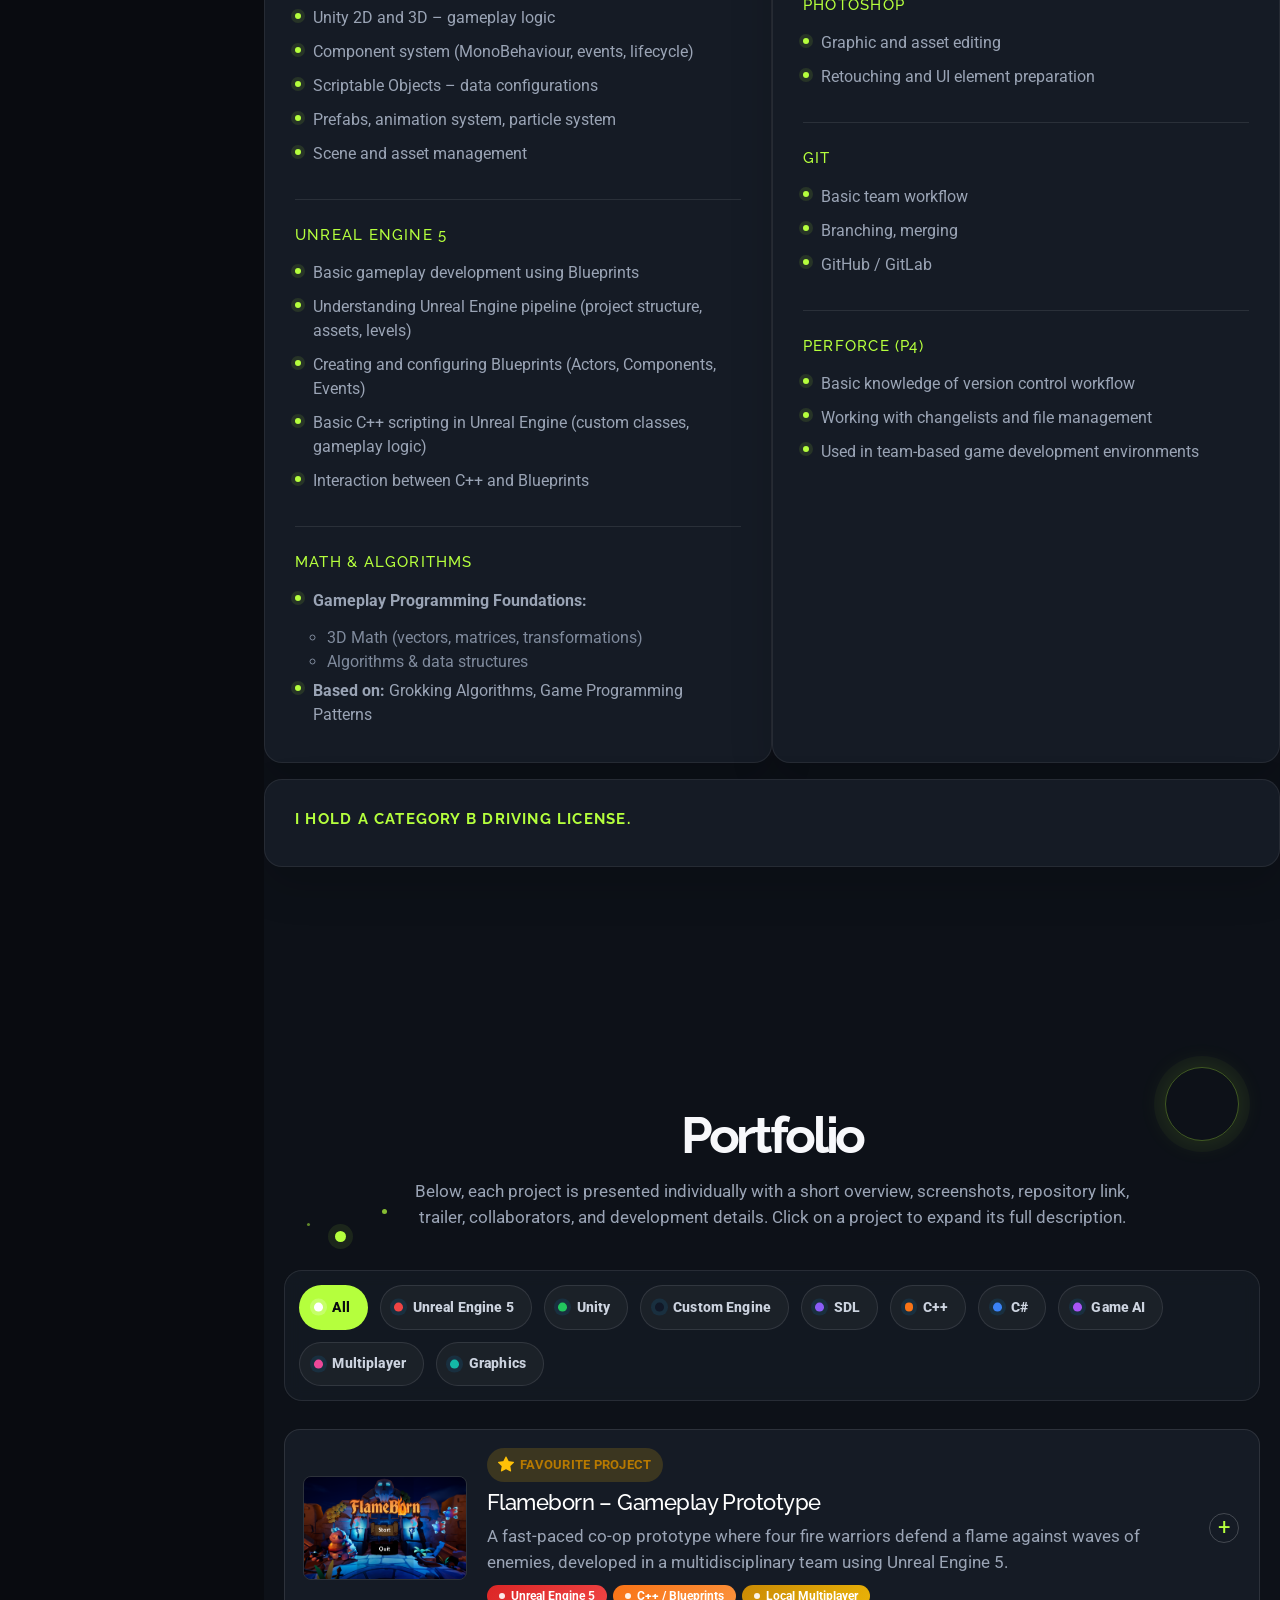
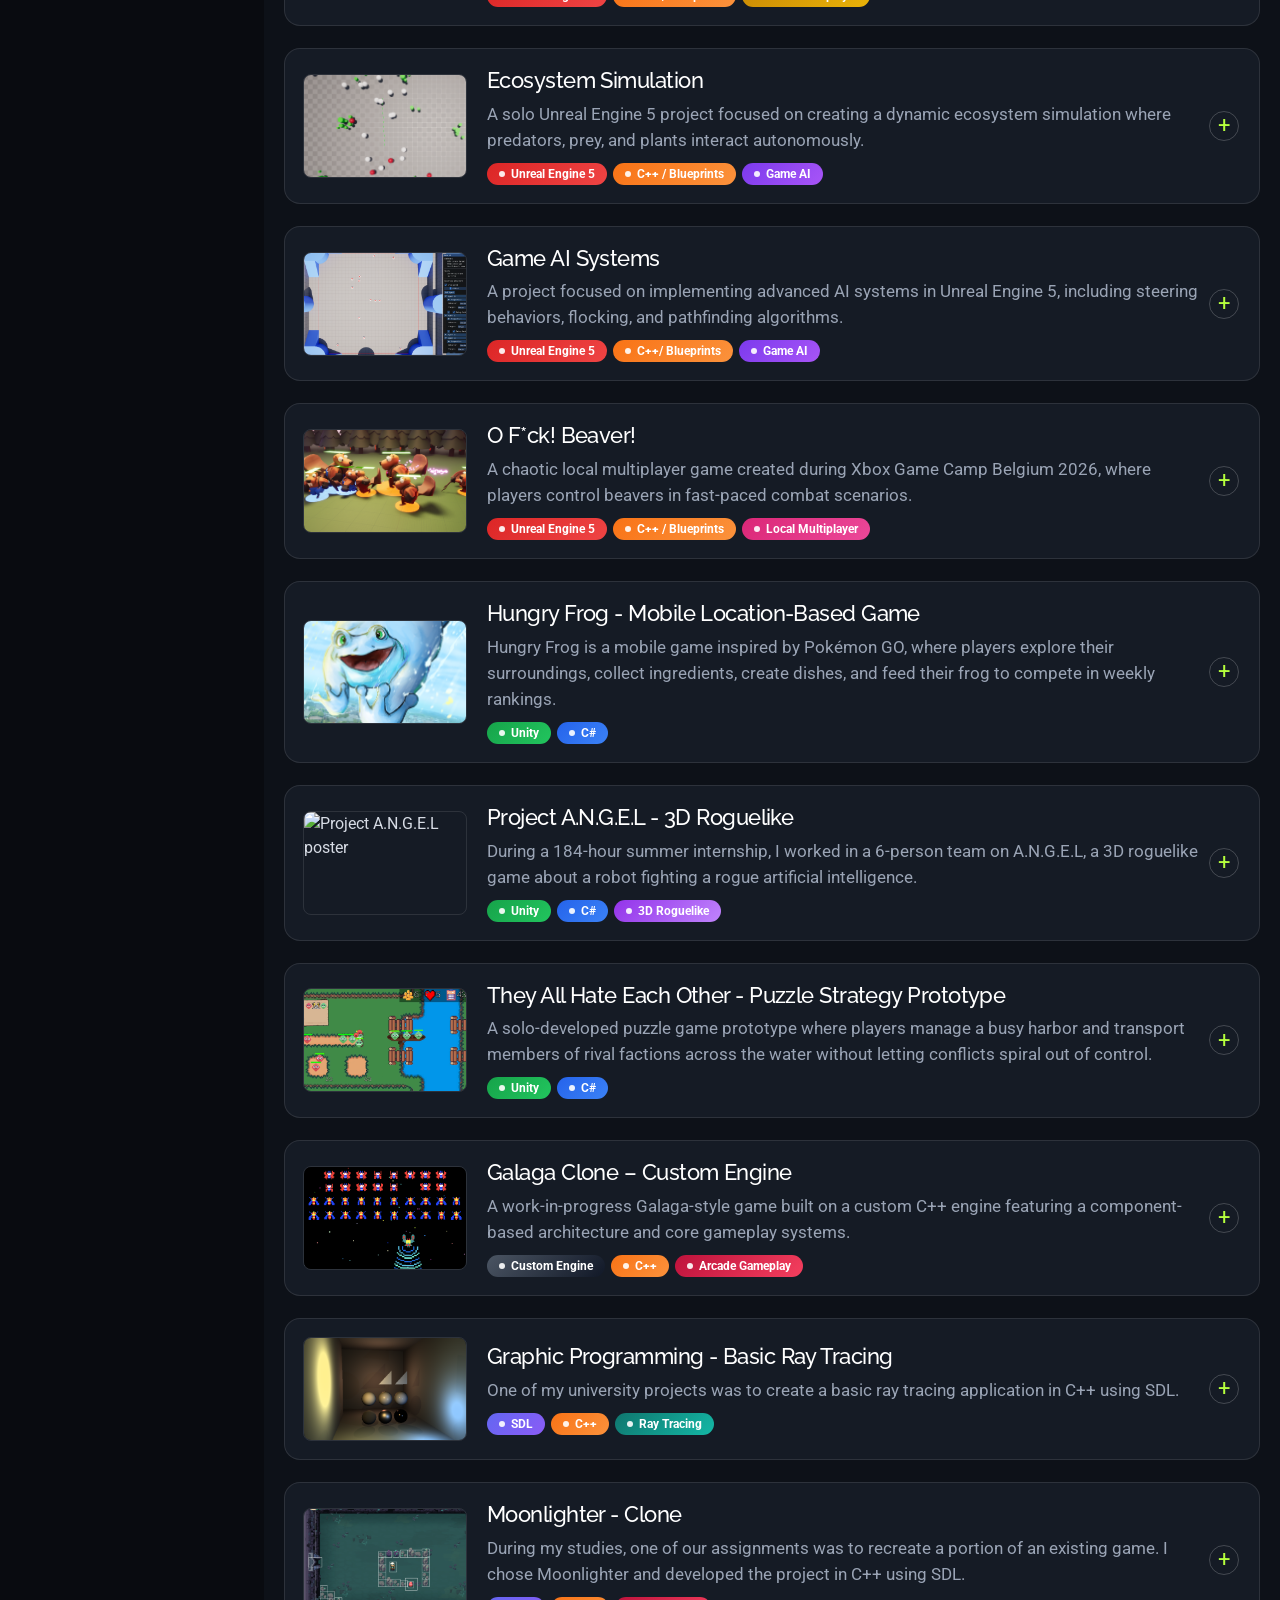
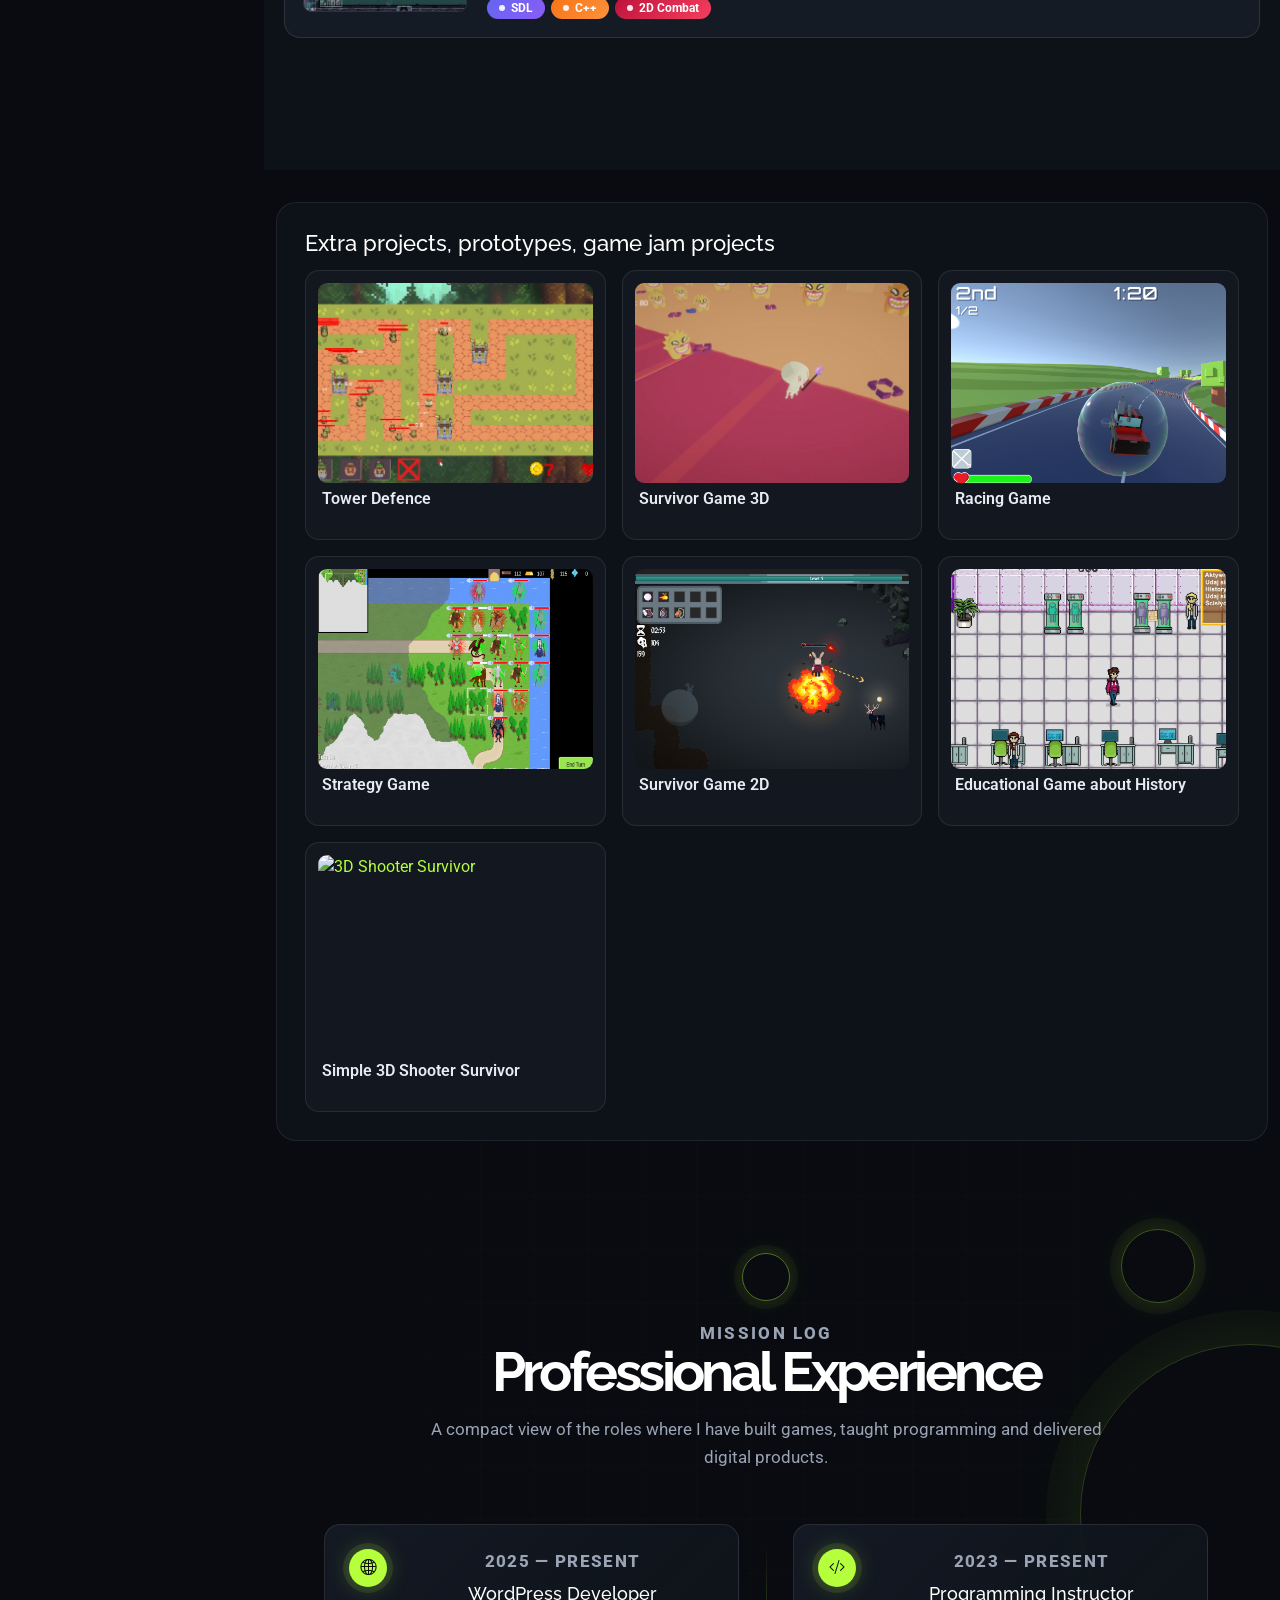
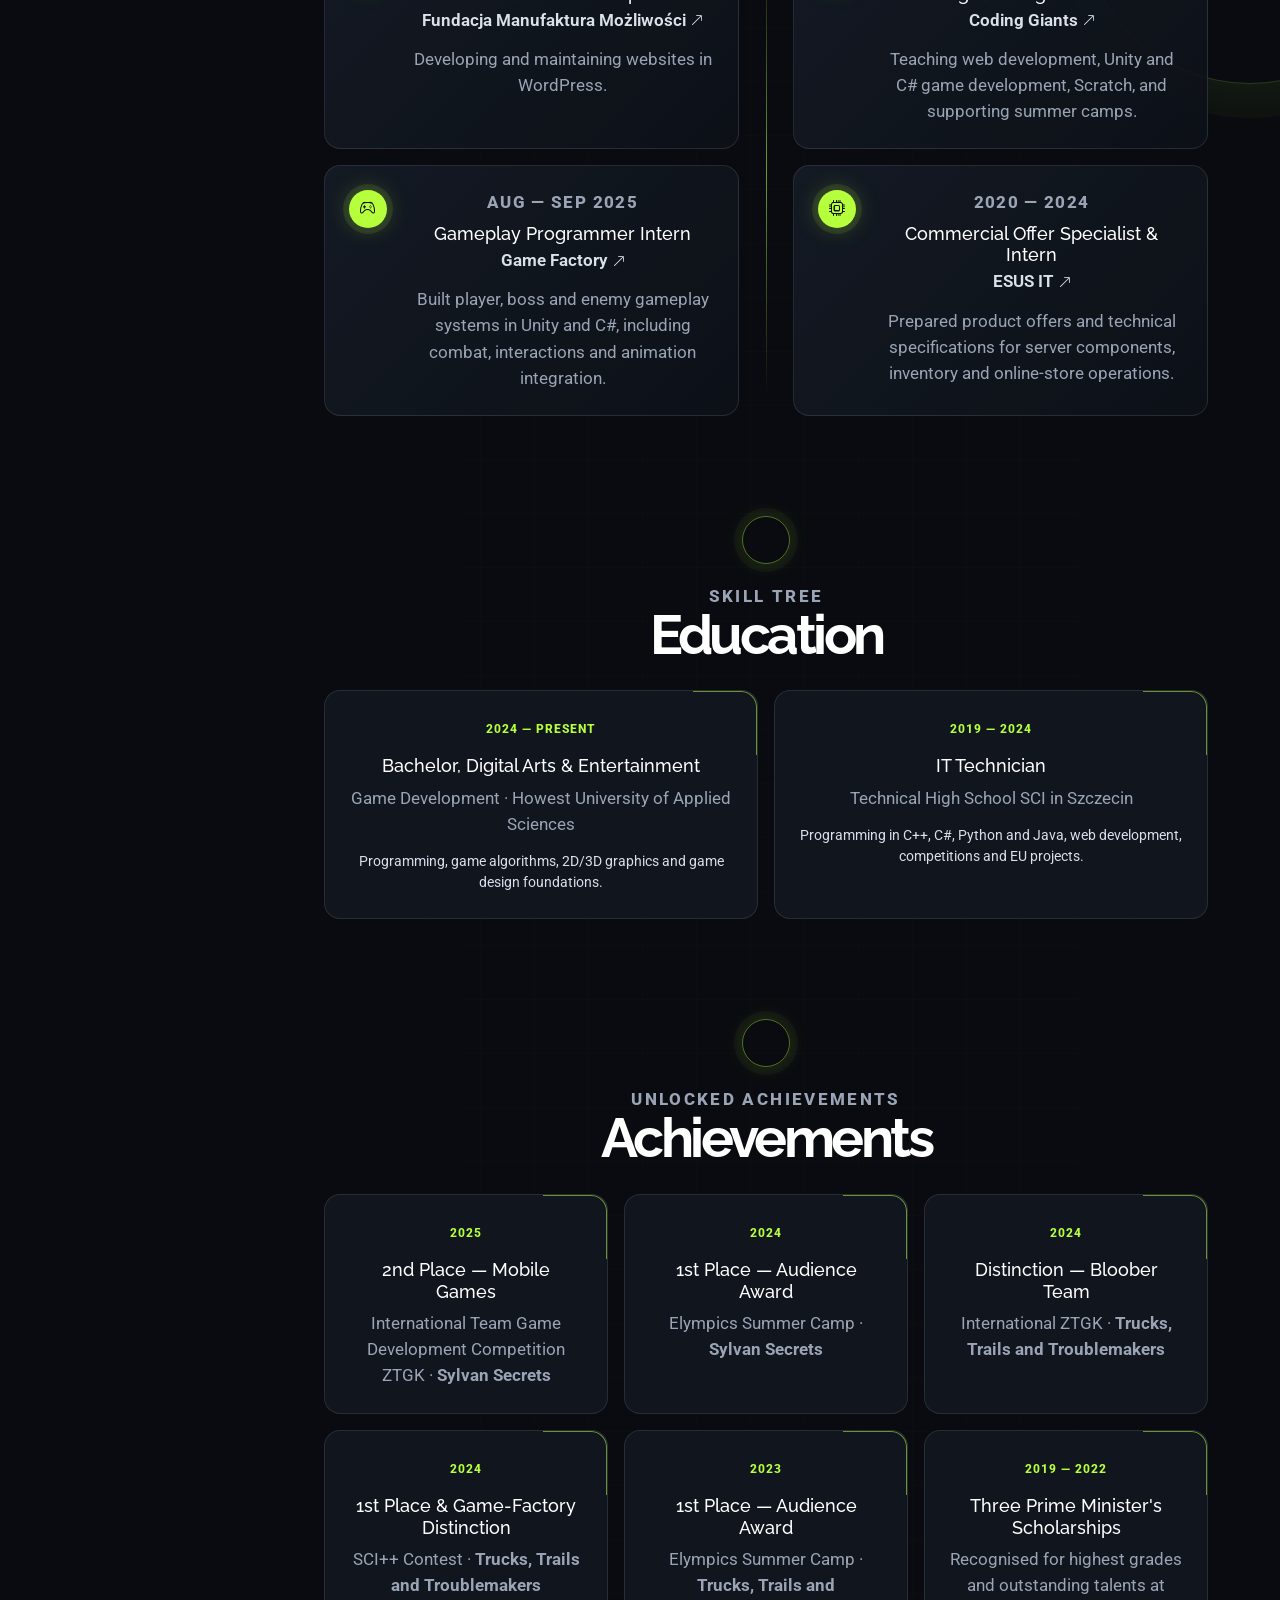
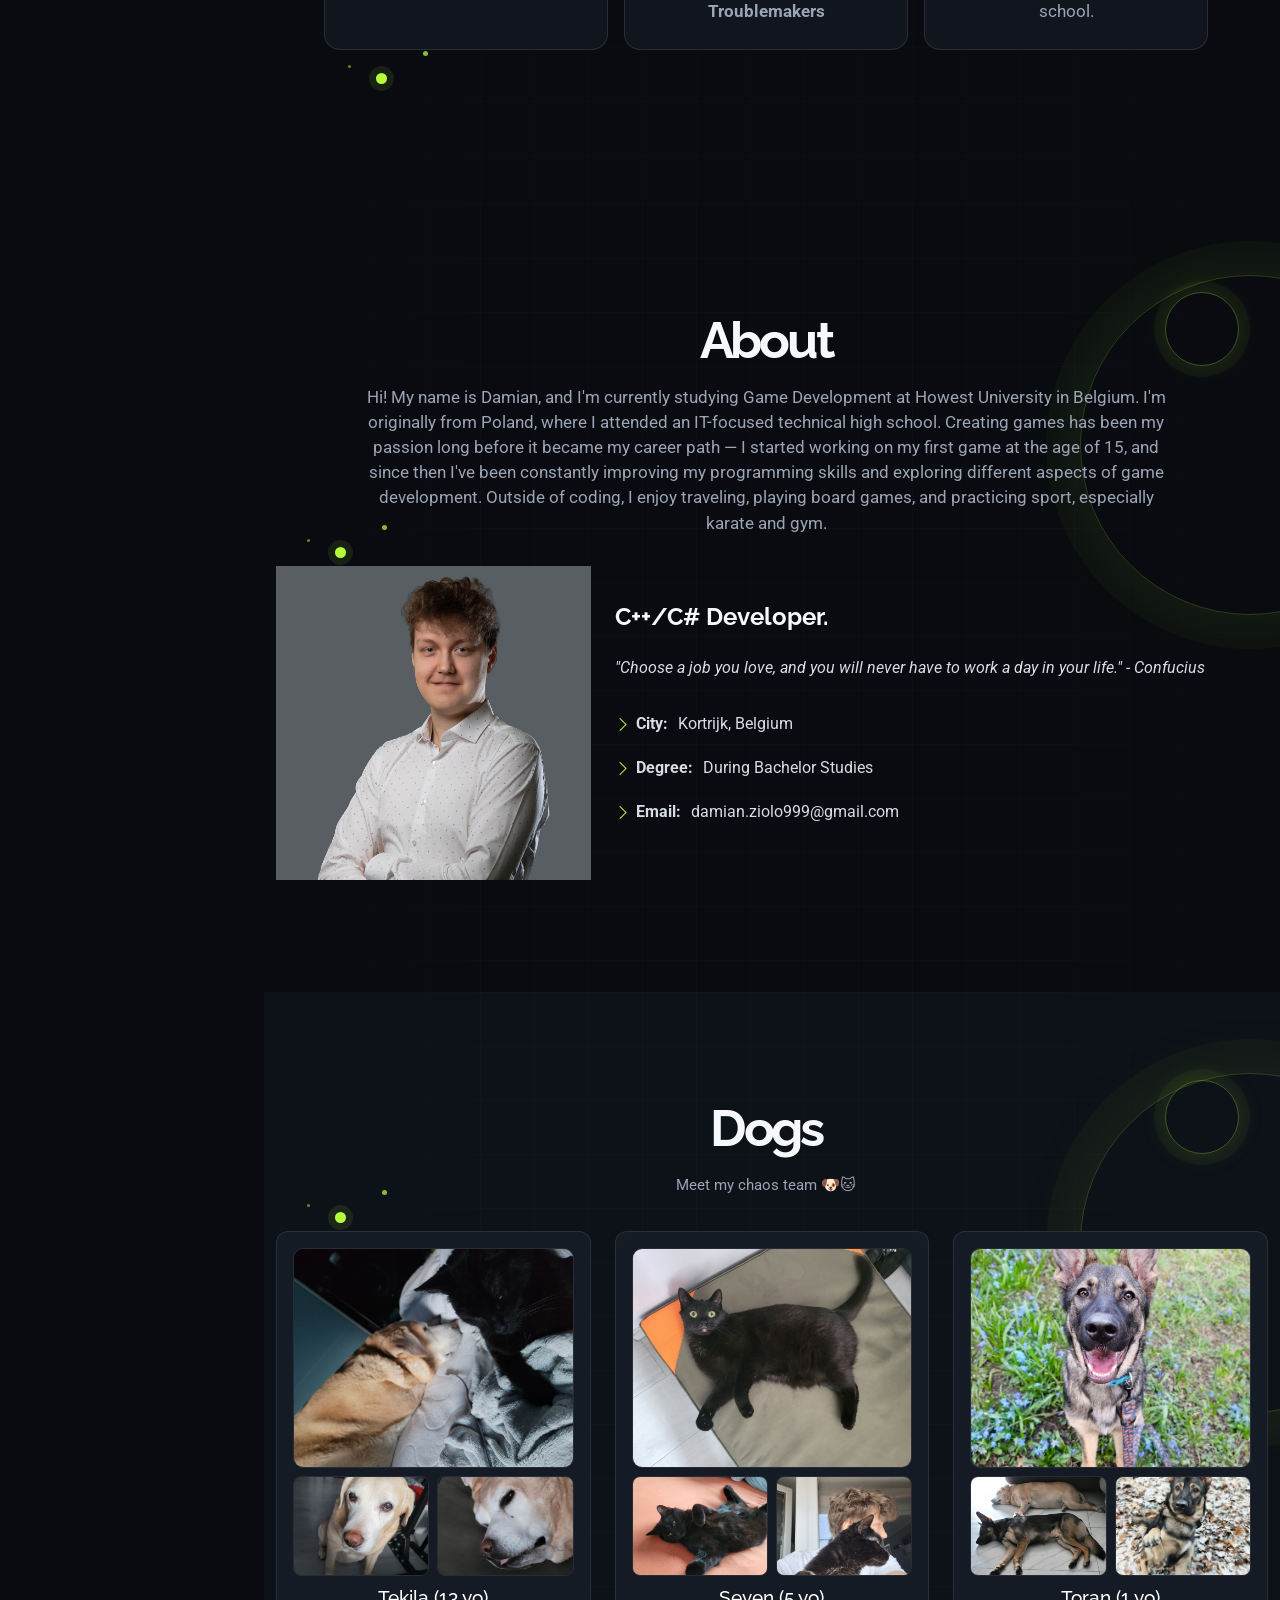
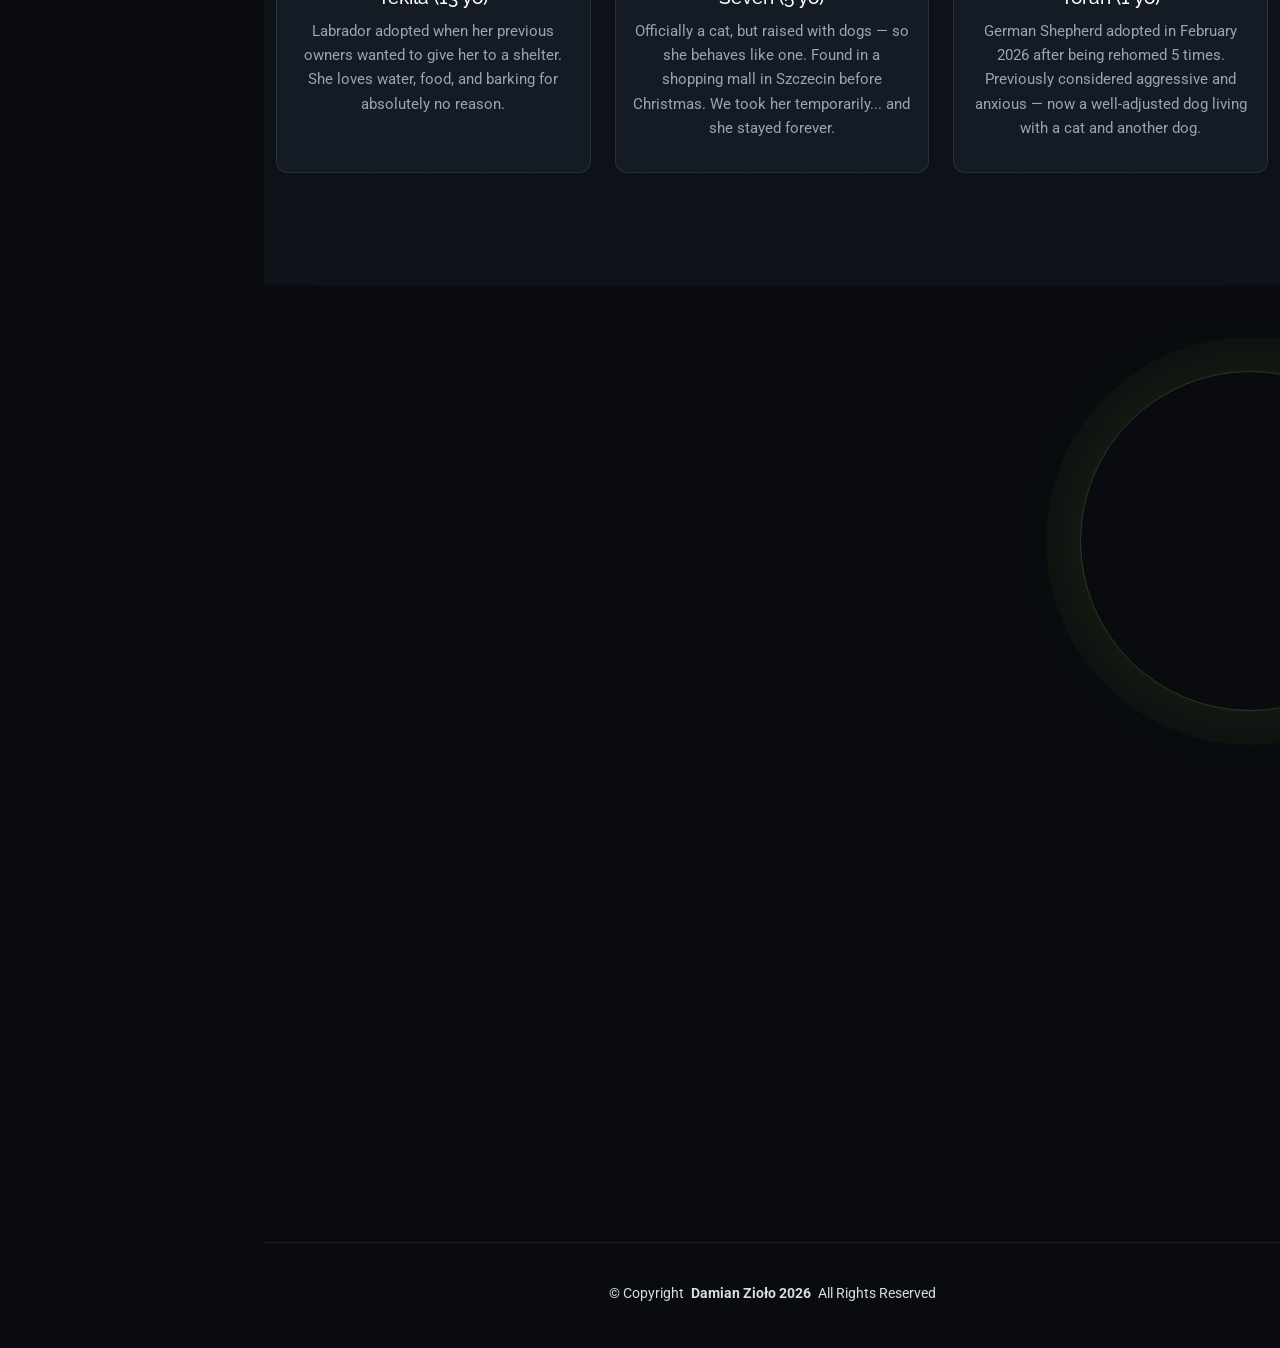
==== commit bce0f089: "Added Visual polish" ====
--- a/index.html
+++ b/index.html
@@ -1224,7 +1224,42 @@
             <p>Magnam dolores commodi suscipit. Necessitatibus eius consequatur ex aliquid fuga eum quidem. Sit sint consectetur velit. Quisquam quos quisquam cupiditate. Et nemo qui impedit suscipit alias ea. Quia fugiat sit in iste officiis commodi quidem hic quas.</p> -->
           <!-- End Section Title -->
 
-          <div class="container">
+          <div class="container resume-showcase">
+              <div class="resume-showcase-heading" data-aos="fade-up">
+                <p class="resume-eyebrow">Mission log</p>
+                <h2>Professional Experience</h2>
+                <p>A compact view of the roles where I have built games, taught programming and delivered digital products.</p>
+              </div>
+
+              <div class="experience-timeline" data-aos="fade-up" data-aos-delay="100">
+                <article class="timeline-entry"><span class="timeline-marker"><i class="bi bi-globe2"></i></span><div><p class="timeline-date">2025 — Present</p><h3>WordPress Developer</h3><p class="timeline-company"><a href="https://manufakturamozliwosci.pl" target="_blank" rel="noopener">Fundacja Manufaktura Możliwości <i class="bi bi-arrow-up-right"></i></a></p><p>Developing and maintaining websites in WordPress.</p></div></article>
+                <article class="timeline-entry"><span class="timeline-marker"><i class="bi bi-code-slash"></i></span><div><p class="timeline-date">2023 — Present</p><h3>Programming Instructor</h3><p class="timeline-company"><a href="https://hello.codinggiants.com" target="_blank" rel="noopener">Coding Giants <i class="bi bi-arrow-up-right"></i></a></p><p>Teaching web development, Unity and C# game development, Scratch, and supporting summer camps.</p></div></article>
+                <article class="timeline-entry"><span class="timeline-marker"><i class="bi bi-controller"></i></span><div><p class="timeline-date">Aug — Sep 2025</p><h3>Gameplay Programmer Intern</h3><p class="timeline-company"><a href="https://www.game-factory.eu" target="_blank" rel="noopener">Game Factory <i class="bi bi-arrow-up-right"></i></a></p><p>Built player, boss and enemy gameplay systems in Unity and C#, including combat, interactions and animation integration.</p></div></article>
+                <article class="timeline-entry"><span class="timeline-marker"><i class="bi bi-cpu"></i></span><div><p class="timeline-date">2020 — 2024</p><h3>Commercial Offer Specialist & Intern</h3><p class="timeline-company"><a href="https://www.esus-it.com" target="_blank" rel="noopener">ESUS IT <i class="bi bi-arrow-up-right"></i></a></p><p>Prepared product offers and technical specifications for server components, inventory and online-store operations.</p></div></article>
+              </div>
+
+              <div class="resume-subsection" data-aos="fade-up">
+                <p class="resume-eyebrow">Skill tree</p><h2>Education</h2>
+                <div class="education-grid">
+                  <article class="education-card"><span>2024 — Present</span><h3>Bachelor, Digital Arts & Entertainment</h3><p>Game Development · Howest University of Applied Sciences</p><small>Programming, game algorithms, 2D/3D graphics and game design foundations.</small></article>
+                  <article class="education-card"><span>2019 — 2024</span><h3>IT Technician</h3><p>Technical High School SCI in Szczecin</p><small>Programming in C++, C#, Python and Java, web development, competitions and EU projects.</small></article>
+                </div>
+              </div>
+
+              <div class="resume-subsection" data-aos="fade-up">
+                <p class="resume-eyebrow">Unlocked achievements</p><h2>Achievements</h2>
+                <div class="achievement-grid">
+                  <article class="achievement-card"><span>2025</span><h3>2nd Place — Mobile Games</h3><p>International Team Game Development Competition ZTGK · <strong>Sylvan Secrets</strong></p></article>
+                  <article class="achievement-card"><span>2024</span><h3>1st Place — Audience Award</h3><p>Elympics Summer Camp · <strong>Sylvan Secrets</strong></p></article>
+                  <article class="achievement-card"><span>2024</span><h3>Distinction — Bloober Team</h3><p>International ZTGK · <strong>Trucks, Trails and Troublemakers</strong></p></article>
+                  <article class="achievement-card"><span>2024</span><h3>1st Place & Game-Factory Distinction</h3><p>SCI++ Contest · <strong>Trucks, Trails and Troublemakers</strong></p></article>
+                  <article class="achievement-card"><span>2023</span><h3>1st Place — Audience Award</h3><p>Elympics Summer Camp · <strong>Trucks, Trails and Troublemakers</strong></p></article>
+                  <article class="achievement-card"><span>2019 — 2022</span><h3>Three Prime Minister's Scholarships</h3><p>Recognised for highest grades and outstanding talents at school.</p></article>
+                </div>
+              </div>
+          </div>
+
+          <div class="container resume-legacy">
               <div class="row">
 
                   <!-- Lewa kolumna: Achievements -->
@@ -1549,7 +1584,7 @@
 
       <div class="container">
           <div class="copyright text-center ">
-              <p>© <span>Copyright</span> <strong class="px-1 sitename">Damian Zioło 2025</strong> <span>All Rights Reserved</span></p>
+              <p>© <span>Copyright</span> <strong class="px-1 sitename">Damian Zioło 2026</strong> <span>All Rights Reserved</span></p>
           </div>
           <div class="credits">
               <!-- Designed by <a href="https://bootstrapmade.com/">BootstrapMade</a> Distributed by <a href="https://themewagon.com">ThemeWagon</a> -->
--- a/assets/css/portfolio-refresh.css
+++ b/assets/css/portfolio-refresh.css
@@ -79,3 +79,36 @@
 #portfolio .project-body .project-details h4 { color:var(--accent-color); }
 #portfolio details.project:hover { border-color:rgba(181,255,61,.58); }
 @media (max-width:768px) { #skills .skills-title { padding-left:24px; } #portfolio .project-summary { align-items:flex-start; min-height:0; } #portfolio .project-summary .thumb { width:100%; height:180px; } #portfolio .project[open] .project-body { padding:18px; } #portfolio .project[open] .project-details { padding:18px; } }
+
+/* Left-aligned section headers give the personal sections a cleaner reading line. */
+#about .section-title,#dogs .section-title,#contact .section-title { max-width:1140px; margin:0 auto; padding-bottom:30px; text-align:left; }
+#about .section-title p { max-width:820px; } #about .row { justify-content:flex-start !important; align-items:center; }
+#dogs .section-title { padding-bottom:34px; }
+#contact .section-title { padding-bottom:26px; } #contact .d-flex { justify-content:flex-start !important; gap:16px !important; } #contact .info-item { flex:0 1 310px !important; margin-bottom:0; text-align:left !important; align-items:flex-start !important; }
+
+/* A restrained sci-fi HUD treatment for the personal sections. */
+#resume,#about,#dogs,#contact { position:relative; overflow:hidden; isolation:isolate; }
+#resume::before,#about::before,#dogs::before,#contact::before { content:""; position:absolute; z-index:-1; inset:0; pointer-events:none; opacity:.24; background-image:linear-gradient(rgba(181,255,61,.08) 1px,transparent 1px),linear-gradient(90deg,rgba(181,255,61,.08) 1px,transparent 1px); background-size:54px 54px; mask-image:linear-gradient(90deg,transparent,black 24%,black 76%,transparent); }
+#resume::after,#about::after,#dogs::after,#contact::after { content:""; position:absolute; z-index:-1; top:9%; right:-140px; width:340px; aspect-ratio:1; border:1px solid rgba(181,255,61,.2); border-radius:50%; box-shadow:0 0 0 34px rgba(181,255,61,.025),0 0 70px rgba(181,255,61,.08); }
+
+/* Resume: concise, game-inspired mission timeline, followed by education and achievement cards. */
+.resume-legacy { display:none; }.resume-showcase { max-width:1140px; }.resume-showcase-heading { max-width:720px; margin-bottom:52px; }.resume-eyebrow { margin:0 0 12px; color:var(--accent-color); font-size:.74rem; font-weight:800; letter-spacing:.14em; text-transform:uppercase; }.resume-showcase h2,.resume-subsection h2 { margin:0; color:#fff; font-size:clamp(2.2rem,4.3vw,4.35rem); line-height:.94; letter-spacing:-.065em; }.resume-showcase-heading > p:last-child { margin:19px 0 0; color:var(--muted-text); font-size:1.06rem; line-height:1.65; }
+.experience-timeline { position:relative; display:grid; grid-template-columns:repeat(2,minmax(0,1fr)); gap:16px 54px; }.experience-timeline::before { content:""; position:absolute; top:18px; bottom:18px; left:50%; width:1px; background:linear-gradient(transparent,rgba(181,255,61,.6),transparent); }.timeline-entry { position:relative; display:grid; grid-template-columns:46px 1fr; gap:16px; padding:24px; border:1px solid rgba(255,255,255,.1); border-radius:16px; background:linear-gradient(135deg,rgba(21,27,37,.95),rgba(13,17,24,.86)); transition:transform .24s ease,border-color .24s ease,box-shadow .24s ease; }.timeline-entry:hover { transform:translateY(-4px); border-color:rgba(181,255,61,.52); box-shadow:0 18px 40px rgba(0,0,0,.24); }.timeline-marker { display:grid; place-items:center; width:38px; height:38px; color:#090b10; border-radius:50%; background:var(--accent-color); box-shadow:0 0 0 6px rgba(181,255,61,.1),0 0 24px rgba(181,255,61,.26); }.timeline-date,.timeline-company { margin:0; }.timeline-date { color:var(--accent-color); font-size:.74rem; font-weight:800; letter-spacing:.08em; text-transform:uppercase; }.timeline-entry h3 { margin:8px 0 4px; color:#fff; font-size:1.1rem; }.timeline-company { color:#dbe1eb; font-weight:650; }.timeline-entry div > p:last-child { margin:13px 0 0; color:var(--muted-text); line-height:1.55; }
+.resume-subsection { margin-top:100px; }.education-grid,.achievement-grid { display:grid; grid-template-columns:repeat(2,minmax(0,1fr)); gap:16px; margin-top:30px; }.education-card,.achievement-card { position:relative; overflow:hidden; min-height:185px; padding:25px; border:1px solid rgba(255,255,255,.1); border-radius:16px; background:rgba(18,23,32,.92); }.education-card::after,.achievement-card::after { content:""; position:absolute; top:0; right:0; width:64px; height:64px; border-top:1px solid rgba(181,255,61,.55); border-right:1px solid rgba(181,255,61,.55); border-radius:0 16px 0 40px; }.education-card span,.achievement-card span { color:var(--accent-color); font-size:.75rem; font-weight:800; letter-spacing:.08em; text-transform:uppercase; }.education-card h3,.achievement-card h3 { margin:15px 0 7px; color:#fff; font-size:1.15rem; }.education-card p,.achievement-card p { margin:0; color:var(--muted-text); line-height:1.55; }.education-card small { display:block; margin-top:14px; color:#d9e0eb; line-height:1.5; }.achievement-grid { grid-template-columns:repeat(3,minmax(0,1fr)); }.achievement-card { min-height:160px; }.achievement-card:hover { border-color:rgba(181,255,61,.52); background:rgba(24,32,42,.96); }
+@media (max-width:900px) { .experience-timeline,.education-grid { grid-template-columns:1fr; }.experience-timeline::before { display:none; }.achievement-grid { grid-template-columns:repeat(2,minmax(0,1fr)); } }
+@media (max-width:600px) { #contact .info-item { flex-basis:100% !important; }.resume-showcase-heading { margin-bottom:34px; }.resume-subsection { margin-top:72px; }.achievement-grid { grid-template-columns:1fr; }.timeline-entry { padding:20px; } }
+
+/* Full-page sci-fi atmosphere and a slightly wider left alignment for personal sections. */
+body::before { content:""; position:fixed; z-index:20; inset:0; pointer-events:none; opacity:.1; background:repeating-linear-gradient(0deg,transparent 0 3px,rgba(255,255,255,.09) 4px); mix-blend-mode:soft-light; }
+body::after { content:""; position:fixed; z-index:-1; inset:auto -18vw 8vh auto; width:46vw; aspect-ratio:1; pointer-events:none; border-radius:50%; background:radial-gradient(circle,rgba(181,255,61,.09),transparent 67%); filter:blur(12px); }
+@media (min-width:992px) { #about .section-title { transform:translateX(-24px); } }
+
+/* One shared alignment system for every major section title. */
+.section-title,#skills .skills-title,#about .section-title,#dogs .section-title,#contact .section-title,.resume-showcase-heading,.resume-subsection { margin-left:auto; margin-right:auto; padding-left:0; text-align:center; transform:none !important; }
+.section-title p,.resume-showcase-heading > p:last-child { margin-left:auto; margin-right:auto; }.resume-subsection > .resume-eyebrow { text-align:center; }
+
+/* HUD ornaments: orbiting rings and signal points around section headers. */
+.section-title { position:relative; isolation:isolate; }.section-title::before,.section-title::after { content:""; position:absolute; z-index:-1; border:1px solid rgba(181,255,61,.3); border-radius:50%; pointer-events:none; }.section-title::before { top:-24px; right:4%; width:74px; aspect-ratio:1; box-shadow:0 0 0 11px rgba(181,255,61,.035),0 0 28px rgba(181,255,61,.12); }.section-title::after { bottom:8px; left:7%; width:11px; aspect-ratio:1; border:0; background:var(--accent-color); box-shadow:0 0 0 7px rgba(181,255,61,.09),44px -25px 0 -3px rgba(181,255,61,.72),-32px -12px 0 -4px rgba(181,255,61,.5); }
+.resume-showcase-heading::before,.resume-subsection::before { content:""; display:block; width:48px; height:48px; margin:0 auto 20px; border:1px solid rgba(181,255,61,.42); border-radius:50%; box-shadow:0 0 0 8px rgba(181,255,61,.035),0 0 24px rgba(181,255,61,.12); }
+.timeline-company a { color:#dbe1eb; text-decoration:none; transition:color .2s ease; }.timeline-company a:hover { color:var(--accent-color); }.timeline-company a i { font-size:.78em; }
+@media (max-width:600px) { .section-title::before { right:0; width:54px; }.section-title::after { left:2%; }.resume-showcase-heading::before,.resume-subsection::before { width:40px; height:40px; } }
